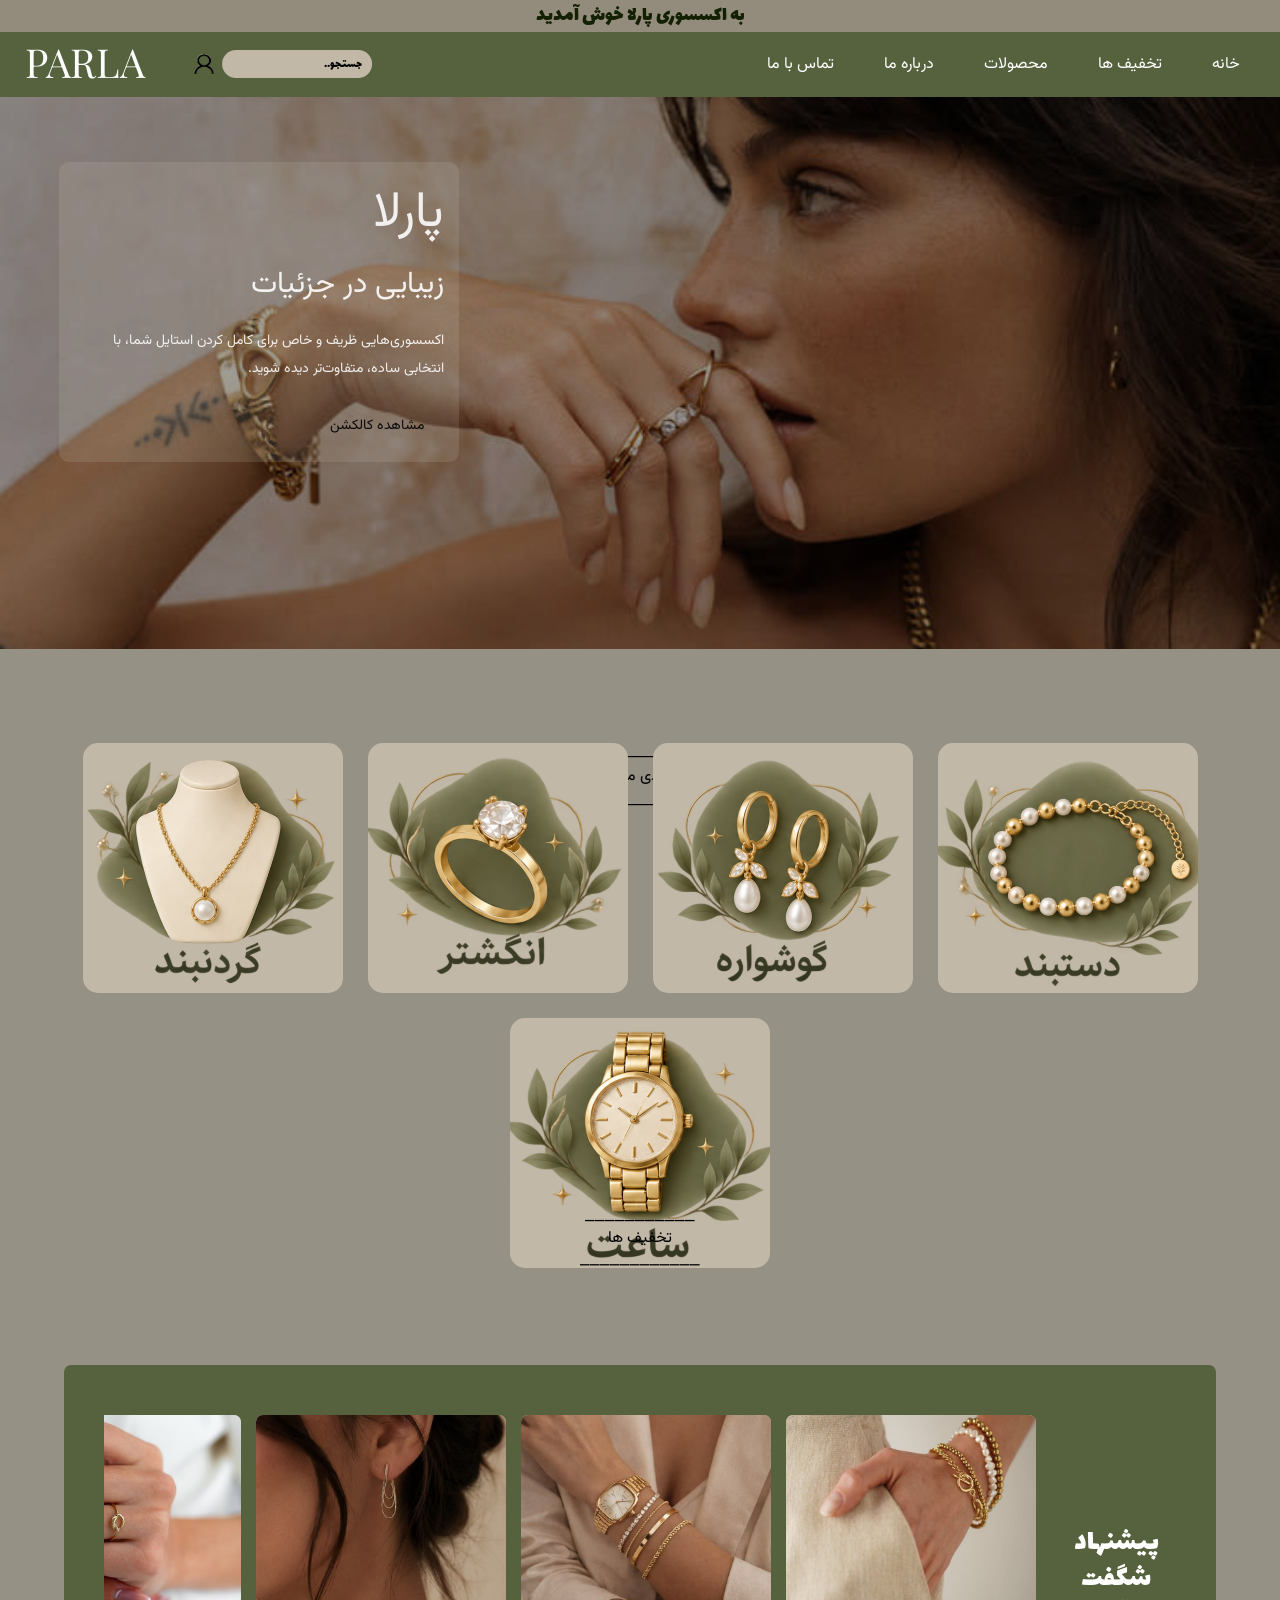
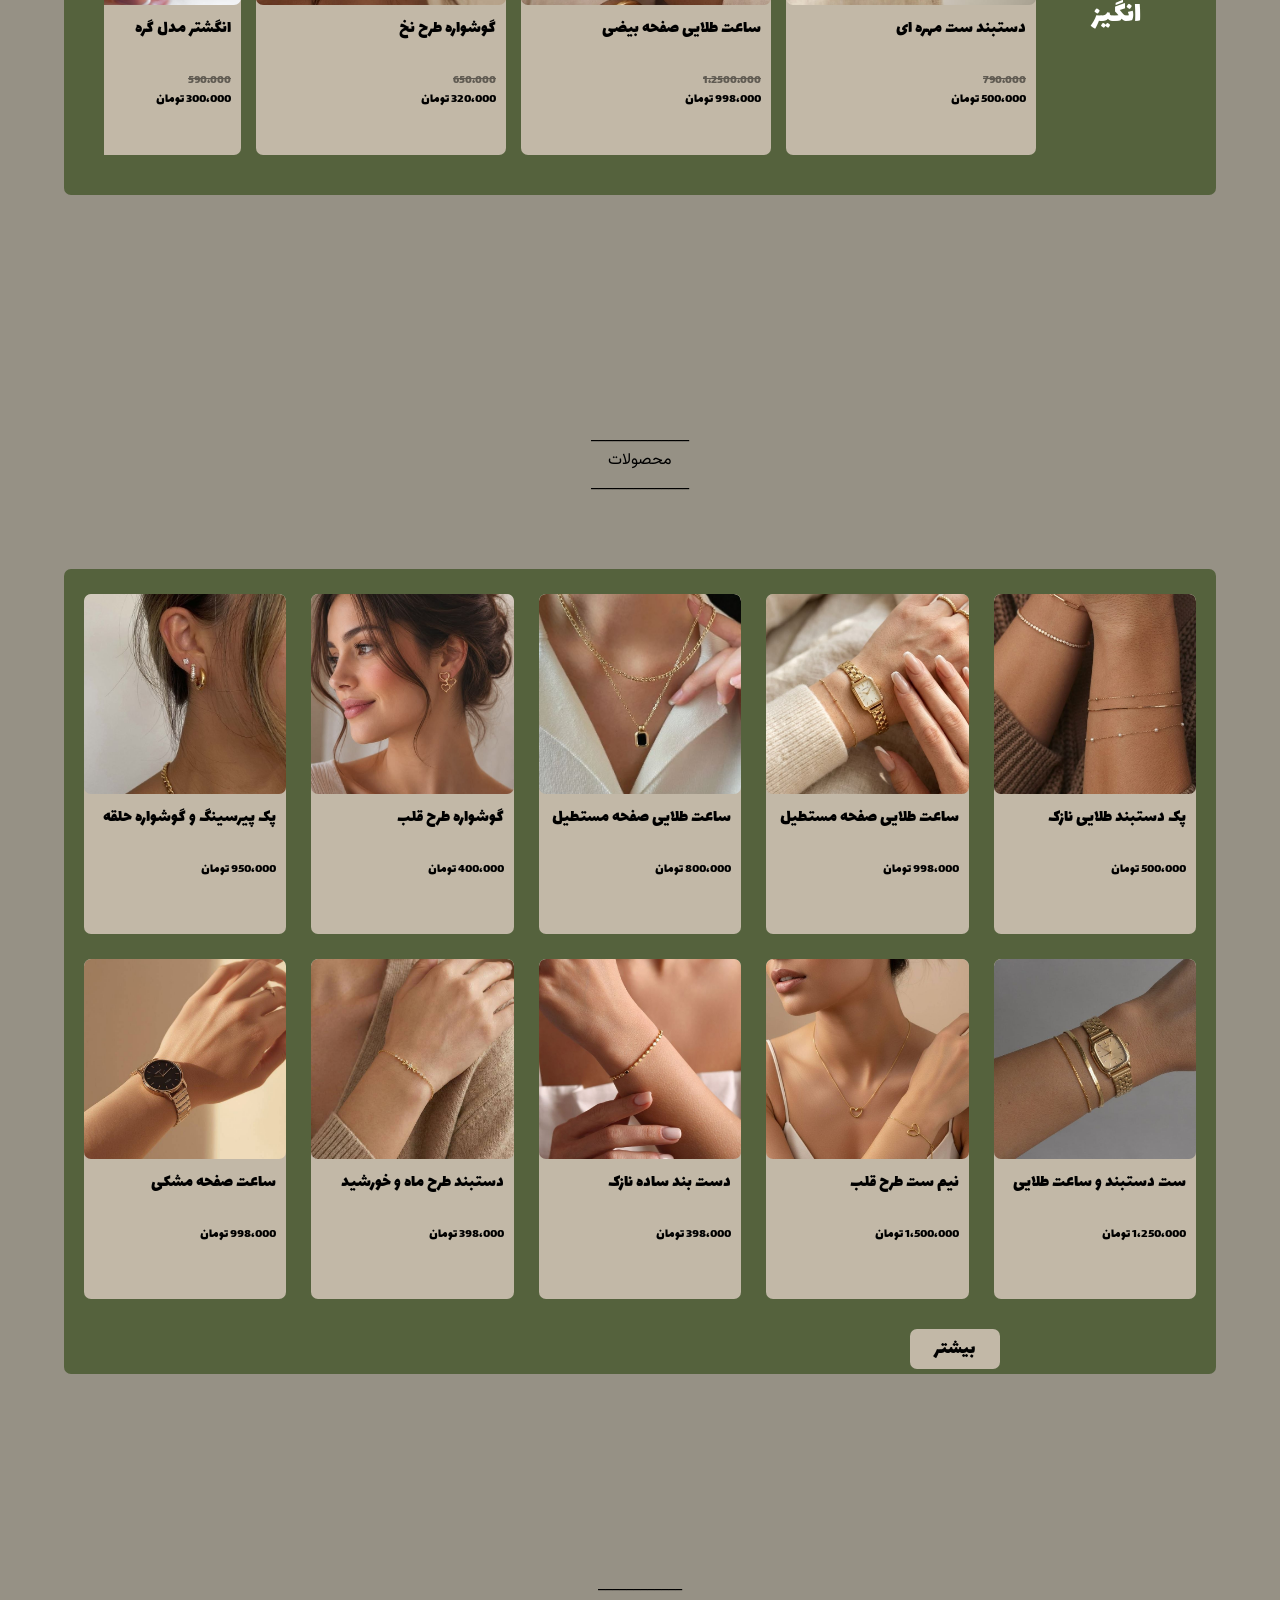
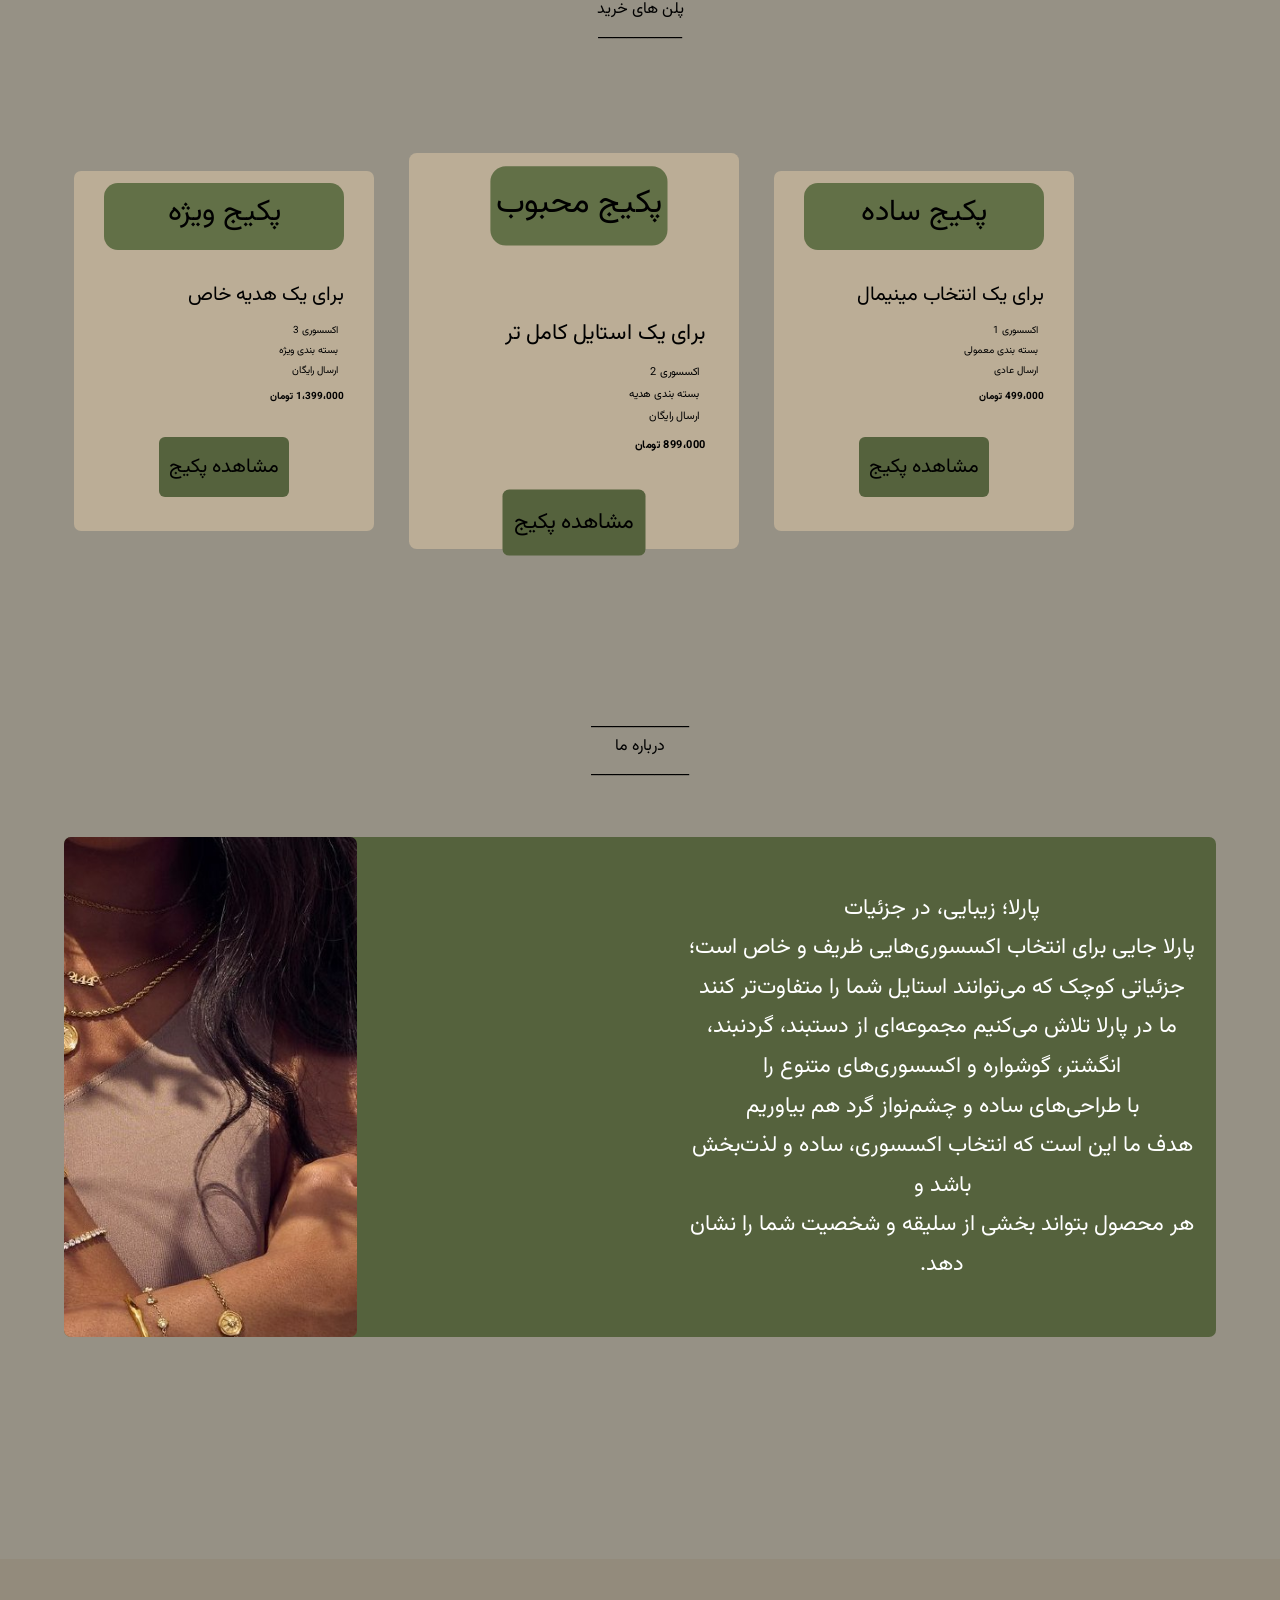
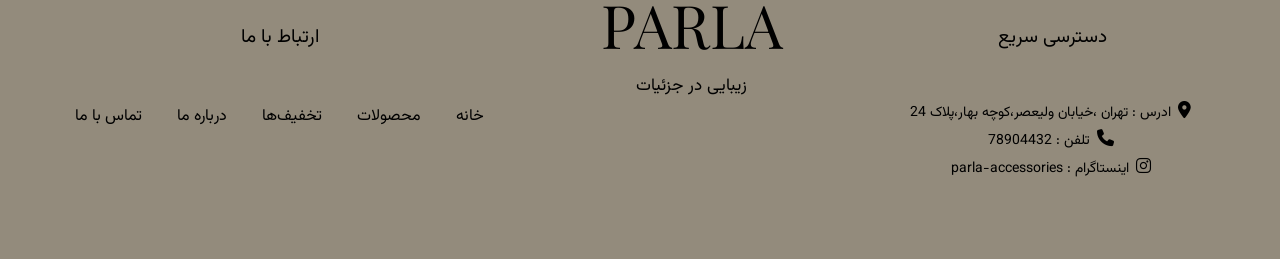
==== index.html @ e55d79db "Initial commit" ====
<!DOCTYPE html>
<html lang="fa" dir="rtl">
<head>
    <meta charset="UTF-8">
    <meta name="viewport" content="width=device-width, initial-scale=1.0">
    

    <link rel="stylesheet" href="styles/style.css">
    <link rel="stylesheet" href="./src/output.css">

       <link rel="preconnect" href="https://fonts.googleapis.com">
       <link rel="preconnect" href="https://fonts.gstatic.com" crossorigin>
       <link href="https://fonts.googleapis.com/css2?family=Estedad:wght@100..900&family=Lalezar&family=Noto+Sans+Khudawadi&family=Parastoo:wght@400..700&family=Playfair+Display:ital,wght@0,400..900;1,400..900&family=Roboto:ital,wght@0,100..900;1,100..900&family=Vazirmatn:wght@100..900&display=swap" rel="stylesheet">

       
       <link rel="stylesheet" href="https://cdnjs.cloudflare.com/ajax/libs/font-awesome/6.5.2/css/all.min.css">

    <title>Parla</title>
</head>

<body class="bg-mauve font-lalezar overflow-x-hidden  ">
   <section>
     <p class="text-center text-[15px] xl:text-[21px] bg-taupe-dark text-welcome p-[5px]">
        به اکسسوری پارلا خوش آمدید
     </p>
   </section>
   


   <header>
   <h1 class="name">PARLA</h1>

    <div class="search">
        <input type="text" placeholder="جستجو..">
       <a href="signup.html"> 
        
        <button class="user-icon">
        <img src="image\User-1.png" alt="ثبت نام">
        </button>

       </a> 
    </div>

    <nav>
    
        <a >خانه</a>
        <a href="#off">تخفیف ها</a>
        <a href="#product" >محصولات</a>
        <a href="#about">درباره ما</a>
        <a href="contact.html">تماس با ما </a>
       
    </nav>


    

  </header>   

 
   
    <section class="hero">

      <picture   >
        <source style="height: fit-content;" media="(max-width: 600px)" srcset="image/mobile.jpg">
        <img  class="bg" src="image\background.jpg" alt="">
    </picture>

    <div class="hero-text">
        <h1>پارلا</h1>
        <h2>زیبایی در جزئیات</h2>

        <p>
            اکسسوری‌هایی ظریف و خاص برای کامل کردن استایل شما،
            با انتخابی ساده، متفاوت‌تر دیده شوید.
        </p>

        <button>مشاهده کالکشن</button>
    </div>

   



</section>
<br>
       <h1 class="product-categories">
       
       ____________________ <br> دسته بندی محصولات <br>____________________
    
    </h1>

    <section  class="category">
       
       
       <figure> 

        <img src="image\dasband.png" alt="">
        

       </figure> 

       <figure>

        <img src="image\goshvar.png" alt="">
        

       </figure>
       
       <figure>

        <img src="image\angosht.png" alt="">
        

       </figure>
       
       <figure>

        <img src="image\gardan.png" alt="">
        

       </figure> 

       <figure class="img-mobile">

        <img src="image\saat.png" alt="">
        

       </figure> 

       


      
        
        
        
    </section> 

      
       <h1 class="product-categories-off" id="off">
        
       
         ⎯⎯⎯⎯⎯⎯⎯⎯⎯⎯⎯ <br> تخفیف ها  <br> ⎽⎽⎽⎽⎽⎽⎽⎽⎽⎽⎽⎽ 
    
    </h1>


    <section class="off">

        <p class="titr">پیشنهاد <br> شگفت انگیز
        </p>
        
        
        
        
        <p class="mobile-text">شگفت انگیز <br> </p>
        
     <div class="off-products">

        <figure class="product-off">

        <img src="image\p1-bracelet.jpg" alt="" class="img-o">
        <figcaption class="p-o">  دستبند ست مهره ای</figcaption>
         
        <p class="price">
            <del class="old-price">790،000 </del>
            <br>
            <span class="new-price">500،000 تومان</span>
        </p>

        
        </figure>

        <figure class="product-off">

            <img src="image\p2-watch.jpg" alt="" class="img-o">
            <figcaption class="p-o">ساعت طلایی صفحه بیضی</figcaption>

            <p class="price">
                <del class="old-price">1،2500،000</del>
                <br>
                <span class="new-price">998،000 تومان</span>
            </p>
        </figure>

       <figure class="product-off">

            <img src="image\p3-earrings.jpg" alt="" class="img-o">
            
            <figcaption class="p-o">گوشواره طرح نخ</figcaption>
            <p class="price">
                <del class="old-price">650،000</del>
                <br>
                <span class="new-price">320،000 تومان</span>
            </p>
        </figure>


        <figure class="product-off">

            <img src="image\p4-ring.jpg" alt="" class="img-o">
            <figcaption class="p-o">انگشتر مدل گره</figcaption>
            <p class="price">
                <del class="old-price">590،000</del>
                <br>
                <span class="new-price">300،000 تومان</span>
            </p>
        </figure>


        <figure class="product-off">

            <img src="image\m9.jpg" alt="" class="img-o">
            
            <figcaption class="p-o">گوشواره طرح نخ</figcaption>
            <p class="price">
                <del class="old-price">650،000</del>
                <br>
                <span class="new-price">320،000 تومان</span>
            </p>
        </figure>


         <figure class="product-off">

            <img src="image\m10.jpg" alt="" class="img-o">
            
            <figcaption class="p-o">گوشواره طرح نخ</figcaption>
            <p class="price">
                <del class="old-price">650،000</del>
                <br>
                <span class="new-price">320،000 تومان</span>
            </p>
        </figure>


        <figure class="product-off">

            <img src="image\p7.jpg" alt="" class="img-o">
            
            <figcaption class="p-o">گوشواره طرح نخ</figcaption>
            <p class="price">
                <del class="old-price">650،000</del>
                <br>
                <span class="new-price">320،000 تومان</span>
            </p>
        </figure>

          <figure class="product-off">

            <img src="image\p7.jpg" alt="" class="img-o">
            
            <figcaption class="p-o">گوشواره طرح نخ</figcaption>
            <p class="price">
                <del class="old-price">650،000</del>
                <br>
                <span class="new-price">320،000 تومان</span>
            </p>
        </figure>

     </div>  
     
    </section>

    <h1 class="titr2" id="product">
    ______________ <br>
        محصولات  <br>______________
    </h1>

    
    <br><br><br>
    

    <section class="product">

        <figure class="product-off">

            <img src="image\m1-bracelet.jpg" alt="" class="img-o">
            <figcaption class="p-o">پک دستبند طلایی نازک</figcaption>
            <p class="price">
                
                <span class="new-price">500،000 تومان</span>
            </p>
            
        </figure>

          <figure class="product-off">

            <img src="image\m2-watch.jpg" alt="" class="img-o">
            <figcaption class="p-o">ساعت طلایی صفحه مستطیل</figcaption>
            <p class="price">
                
                <span class="new-price">998،000 تومان</span>
            </p>
        </figure>


        <figure class="product-off">

            <img src="image\m3-nec.jpg" alt="" class="img-o">
            <figcaption class="p-o">ساعت طلایی صفحه مستطیل</figcaption>
            <p class="price">
                
                <span class="new-price">800،000 تومان</span>
            </p>
        </figure>



         <figure class="product-off">

            <img src="image\m4-earring.jpg" alt="" class="img-o">
            <figcaption class="p-o">گوشواره طرح قلب</figcaption>
            <p class="price">
                
                <span class="new-price">400،000 تومان</span>
            </p>
        </figure>


        <figure class="product-off">

            <img src="image\m5-earring2.jpg" alt="" class="img-o">
            <figcaption class="p-o">پک پیرسینگ و گوشواره حلقه</figcaption>
            <p class="price">
                
                <span class="new-price">950،000 تومان</span>
            </p>
        </figure>


        
        <figure class="product-off">

            <img src="image\m6-watch2.jpg" alt="" class="img-o">
            <figcaption class="p-o">ست دستبند و ساعت طلایی</figcaption>
            <p class="price">
                
                <span class="new-price">1،250،000 تومان</span>
            </p>
        </figure>


        <figure class="product-off">

            <img src="image\m7.jpg" alt="" class="img-o">
            <figcaption class="p-o">نیم ست طرح قلب</figcaption>
            <p class="price">
                
                <span class="new-price">1،500،000 تومان</span>
            </p>
        </figure>


        <figure class="product-off">

            <img src="image\m8.jpg" alt="" class="img-o">
            <figcaption class="p-o">دست بند ساده نازک</figcaption>
            <p class="price">
                
                <span class="new-price">398،000 تومان</span>
            </p>
        </figure>


        <figure class="product-off">

            <img src="image\p8.jpg" alt="" class="img-o">
            <figcaption class="p-o">دستبند طرح ماه و خورشید</figcaption>
            <p class="price">
                
                <span class="new-price">398،000 تومان</span>
            </p>
        </figure>


        <figure class="product-off">

            <img src="image\p7.jpg" alt="" class="img-o">
            <figcaption class="p-o">ساعت صفحه مشکی</figcaption>
            <p class="price">
                
                <span class="new-price">998،000 تومان</span>
            </p>
        </figure>

        <button class="more-products"> بیشتر  </button>

    


    </section>


    <br><br><br><br><br>

    <h1 class="titr4">
      ____________ <br> پلن های خرید  <br>____________
    </h1>

    <section class="plan ">

        <article class="card-one">
            <h3>پکیج ساده </h3>
            <p> برای یک انتخاب مینیمال</p>

            <ul>
                <li> اکسسوری 1</li>
                <li>بسته بندی معمولی</li>
                <li>ارسال عادی</li>
            </ul>

            <strong>499،000 تومان</strong>
            <br>
            <button>مشاهده پکیج</button>

        </article>

        <article class="card-two">
            <h3>پکیج محبوب</h3>
            <p>برای یک استایل کامل تر</p>

            <ul>
                <li>اکسسوری 2</li>
                <li>بسته بندی هدیه</li>
                <li>ارسال رایگان</li>
            </ul>

            <strong>899،000 تومان</strong>
            <br>
            <button>مشاهده پکیج</button>

        </article>


        <article class="card-three">
            <h3>پکیج ویژه</h3>
            <p>برای یک هدیه خاص</p>

            <ul>
                <li>اکسسوری 3</li>
                <li>بسته بندی ویژه</li>
                <li>ارسال رایگان</li>
            </ul>

            <strong>1،399،000 تومان</strong>
            <br>
            <button>مشاهده پکیج</button>
        </article>

    </section>

    <br><br><br><br><br>


    <h1 class="titr3" id="about">
        
       ______________ <br> درباره ما <br>______________
    </h1>

    <br>

    

     <section class="about " >

       

        <p class="about-desktop"> پارلا؛ زیبایی، در جزئیات<br>

پارلا جایی برای انتخاب اکسسوری‌هایی ظریف و خاص است؛ <br>جزئیاتی کوچک که می‌توانند استایل شما را متفاوت‌تر کنند <br>ما در پارلا تلاش می‌کنیم مجموعه‌ای از دستبند، گردنبند، انگشتر، گوشواره و اکسسوری‌های متنوع را <br>با طراحی‌های ساده و چشم‌نواز گرد هم بیاوریم <br>

هدف ما این است که انتخاب اکسسوری، ساده و لذت‌بخش باشد و<br> هر محصول بتواند بخشی از سلیقه و شخصیت شما را نشان دهد.


</p>
        <p class="about-mobile">
         پارلا؛ زیبایی، در جزئیات<br>

پارلا جایی برای انتخاب اکسسوری‌هایی ظریف و خاص است؛ 
<br>جزئیاتی کوچک که می‌توانند استایل شما را متفاوت‌تر کنند <br>

       </p>

       <img src="image\about us.jpg" alt="">


    </section>

    <!--<section class="about about-reverse ">

       

        <p class="about-desktop">نورا احمدی <br>طراح و بنیان گذار پارلا <br>
        پارلا از علاقه به زیبایی های ساده شکل گرفته است</p>
       

        <p class="about-mobile">نورا احمدی <br>طراح و بنیان گذار پارلا <br>
        پارلا از علاقه به زیبایی های ساده شکل گرفته است</p>

       <img class="about-reverse" src="image\prof.jpg" alt="">


    </section>-->


     
    <br><br><br><br><br><br><br><br>

    <footer class="end">

            <h2>PARLA</h2>

            <p>زیبایی در جزئیات</p>

    


   


             <h3 >ارتباط با ما</h3>
    <p class="contact"> <i class="fa-solid fa-location-dot"></i> ادرس : تهران ،خیابان ولیعصر،کوچه بهار،پلاک 24 <br><i class="fa-solid fa-phone"></i> تلفن  :   78904432 <br>   <i class="fa-brands fa-instagram"></i> اینستاگرام :   parla-accessories


</p>

  <h3 class="one">دسترسی سریع</h3>
    
    <nav class="footer-links">
      <a href="#">خانه</a>
      <a href="#product">محصولات</a>
      <a href="#off">تخفیف‌ها</a>
      <a href="#about">درباره ما</a>
      <a href="contact.html">تماس با ما</a>
    </nav>

    
    </footer>


</body>
</html>
---- styles/style.css ----
:root {
    /* Colors */
    --color-mauve: #969185;
    --color-taupe-dark: #938b7c;
    --color-welcome-text: rgb(19, 32, 1);
    --color-olive: #55623d;
    --color-olive-light: #6a7656;
    --color-taupe-light: #c2b8a7;
    --color-hero-overlay: #c6beb030;
    --color-figure-shadow: #454139;
    --color-tan: #bbad96;
    --color-olive-dark: #627047;
    --color-olive-hover: #69745a;
    --color-taupe-hover: #b3a995;
    --color-hero-btn-hover: aliceblue;
    --color-white: white;
    --color-black: black;
    --shadow-soft: rgba(0, 0, 0, 0.15);

    /* Fonts */
    --font-lalezar: "Lalezar", sans-serif;
    --font-vazirmatn: "Vazirmatn", sans-serif;
    --font-playfair: "Playfair Display", serif;
}

* {
    box-sizing: border-box;
    
    margin: 0;
    padding: 0;
    box-sizing: border-box;
}

html, body {
    overflow-x: hidden;
}

body {
    margin: 0;
    background-color: var(--color-mauve);
    font-family: var(--font-lalezar);
    width: 100%;


}

.lalezar-regular {
  font-family: var(--font-lalezar);
  font-weight: 50;
  font-style: normal;
}




.welcome {
    text-align: center;
    font-size: 15px;
    background-color: var(--color-taupe-dark);
    color: var(--color-welcome-text);
    padding: 5px;
    
}


.bg {
    width: 100%;
    height: 600px;
    object-fit: cover;
    position: absolute;
    top: 0;
    left: 0;
    filter: brightness(60%);
    z-index: 0;
    
}


header {
    
    
        padding: 0;
        height: auto;
        display: flex;
        flex-wrap: wrap;
        justify-content: space-between;
        align-items: center;
        gap: 2px;
        background-color: var(--color-olive);
    
    }

nav { 
    align-items: center;
     margin: 0;
    width: 100%;
    order: 3;
    display: flex;
    position: absolute;
    top: 100%;
    padding: 0;
    justify-content: center;
    background-color: var(--color-olive-light);
        
} 

nav a {
    
    text-decoration: none;
    margin: 0;
    white-space: nowrap;
    line-height: 5px;
    font-size: 12px;
    white-space: nowrap;
    color: var(--color-white);
    gap: 10px;
 }

.name{

    width: auto;
    text-align: center;
    font-size: 24px;
    white-space: nowrap;
       
     
    color: var(--color-white);
    order: 1;
    line-height: 1;
    transform: translateY(-3px);
    font-family: var(--font-playfair);
}








header {
    flex-direction: row-reverse;
    position: relative;
    overflow: hidden;
}




nav {
    position: relative;
    z-index: 2;

    display: flex;
    justify-content: space-between;
    
    align-items: center;
    padding: 15px;
    color: var(--color-white);

   
}

.search {
    align-items: center;
    width: auto;
    display: flex;
    height: 30px;
    justify-content: center;
    gap: 5px;
    position: static;
    right: auto;
    left: auto;
    order: 2;
    
}
.search input {
   
    padding: 5px 10px;
    
    border-radius: 20px;
    border: none;


     width: 110px;
    height: 28px;
    font-size: 10px;
    background-color: var(--color-taupe-light);
    color: var(--color-black);
    
}
.search img {
    width: 20px;
    height: 20px;
}

.user-icon{
    background-color: var(--color-olive);
    border: none;
    position: relative;
    margin-top: 11px;
}

.user-icon:hover {
    opacity: 0.7;
    background-color: var(--color-olive-light);

}


.hero {
    margin-bottom: 0;
    
    overflow: hidden;
    position: relative;
    background-position: center;
    object-fit: cover;

       height: 430px;
        display: flex;
        flex-direction: column;
    
    
   
}

.hero-text {
    opacity: 0.9;
    position: relative;
    padding: 30px 20px;
    text-align: right;
    background-color: var(--color-hero-overlay);
    border-radius: 10px;
    color: var(--color-white);
    
    z-index: 2;
    padding: 15px;
        
    
}

.hero picture {
    position: absolute;
    
    inset: 0;
    width: 100%;
    height: 170%;
}
.hero-text h1 {
    font-size: 60px;
    margin-bottom: 10px;
     font-family: var(--font-vazirmatn);
}

.hero-text h2 {
    font-size: 35px;
    margin-bottom: 20px;
}

.hero-text p {
    font-size: 18px;
    line-height: 2;
    font-family: var(--font-vazirmatn);
    font-weight: 200px;
}

.hero-text button {
    font-size: 17px;
    margin-top: 23px;
    padding: 12px 30px;
    border-radius: 25px;
    border: none;
    cursor: pointer;
    color: var(--color-black);
}

.hero-text button:hover {
    background-color: var(--color-hero-btn-hover);

}


.category {
    padding-top: 0;
    display: flex;
    justify-content: center;
    align-items: center;
    gap: 25px;
    margin-bottom: 0;
    padding: 10px;
    flex-wrap: wrap;
    transition:  0.5s ease;
    height: 200px;
    transform: translateY(-50px);
    
    

}

.category :hover {
     
     transform: scale(1.02);
}

.category img {
   
    
    width: 320px;
    height: 270px;
    object-fit: cover;
    
    
}
.product-categories {
    text-align: center;
    margin-top: 100px;
    font-weight: 10px;
    font-family: var(--font-vazirmatn);
    font-weight: 400;
    
}
    


figure {
    margin: 0;
    text-align: center;
    background-color: var(--color-taupe-light);
    border-radius: 15px;
    
}

figure :hover {
    cursor: pointer;
    box-shadow: var(--color-figure-shadow);
   

}

figcaption {
    
    margin-top: 18px;
    margin-bottom: 250px;
    font-size: 25px;
    
}

.product-categories-off {

   text-align: center;
    margin-top: 70px;
    font-weight: 10px;
    font-family: var(--font-vazirmatn);
    font-weight: 400;
   
    

}    

.off {
    display: flex;
    
    direction: rtl;
    flex-direction: row;
    justify-content: center;
    
    width: 90% ;
    height: 430px ;
    background-color: var(--color-olive);
    gap: 10px;
    margin: 50px auto 50px;
    align-items: center;
    border-radius: 7px;
    padding: 30px;
    overflow: hidden;
     transition:  0.5s ease;
    
  
    
    
    
}

.titr {
    width: 120px;
    text-align: center;
    padding: 0;
    margin: 0;
    font-size: 30px;
    line-height: 1.2;
    color: var(--color-white);
    
}

.mobile-text {
    display: none;
}


.product-off {
        
        background-color: var(--color-taupe-light);
        color: var(--color-black);
        border-radius: 7px;
        height:340px ;
        width:200px ;
        margin-top: 40px;
        align-items: center;
        padding: 0;
        
    }

    



.img-o {
     height:190px ;
     width:100% ;
     display: block;
     object-fit: cover;
     border-radius: 7px;

}

.p-o {
        height: 60px;
        margin: 0;
        padding: 10px;
        text-align: right;
        font-size: 18px;
    }



  .off-products {
        display: flex;
        flex-direction: row;
        gap: 15px;
        width: calc(100% - 150px);
        overflow-x: auto;
        overflow-y: hidden;
        scroll-behavior: smooth;
       
        padding: 10px;
        padding-top: 30px;
        flex-shrink: 1;
  }

  
    .product-off {
        flex: 0 0 250px;
       
        
    }

    /* -------- قشنگ کردن نوار اسکرول -------*/

     .off-products::-webkit-scrollbar {
        height: 5px;
   }

     .off-products::-webkit-scrollbar-track {
        background: var(--color-taupe-light);
        border-radius: 10px;
   }

     .off-products::-webkit-scrollbar-thumb {
        background: var(--color-taupe-dark);
        border-radius: 10px;
    }

     .off-products {
         scrollbar-width: thin;
         scrollbar-color: var(--color-taupe-dark) var(--color-taupe-light);
    }

    

    

    .price {
        margin: 0;
        padding: 5px 10px;

        text-align: right;
        line-height: 1.2;
    }


    .old-price {
        font-size: 12px;
        opacity: 0.5;
    }

    .new-price {
        font-size: 13px;
    }

    .titr2{
        text-align: center;
        font-style: 2px;
        font-family: var(--font-vazirmatn);
        font-weight: 400;
        
    }

    .product {
        width: 90%;
        margin:0 auto;
        display: grid;

        grid-template-columns: repeat(5, minmax(0, 1fr));
      
        gap: 25px;
        justify-items: center;
        background-color: var(--color-olive);
        height: auto;
        padding-right: 20px;
        padding-left: 20px;
        padding-bottom: 0;
        padding-top: 30px;
        box-sizing : border-box;
        border-radius: 7px;
        min-width: 1000px;
    }

    


    .choes {

        background-color: var(--color-mauve);
        border-radius: 5px;
        height: 30px;
        width: 90px;
        border: none;
        font-size: 20px;
        margin-right: 90px;
    }

    .more-products {
        background-color: var(--color-taupe-light);
        color: var(--color-black);
        height: 40px;
        width: 90px;
        font-size: 20px;
        border-radius: 7px;
        border: none;
        display: block;
        margin-right: 1350px;
        transform: translateY(-12px);
        transition:  0.2s ease;
        
    }

    .more-products:hover {
         background-color: var(--color-taupe-hover);
        box-shadow: 0 3px 8px var(--shadow-soft);

    }

   .product .product-off {
        width: 100%;
        max-width: 300px;
        height: 340px;
        margin: 0;
        background-color: var(--color-taupe-light);
        color: var(--color-black);
        border-radius: 7px;
        box-sizing: border-box;
        overflow: hidden;
        transition: transform 0.2s ease;
        
}

   .product .product-off:hover {
    transform:scale(1.03)
    

   }

  .product .img-o {
      width: 100%;
      height: 200px;
      display: block;
      object-fit: cover;
}




.about  {
    background-color: var(--color-olive);
    
    color: var(--color-white);
    width: 90%;
    margin: 30px auto ;
    
    border-radius: 7px;
    display: grid;
    grid-template-columns: 50% 50%;
    align-items: center;
    padding: 0;
    overflow: hidden;
     


}

.about-mobile {
    display: none;
}

.about p {
    line-height: 1.8;
    padding: 30px;
    font-family: var(--font-vazirmatn);
    font-weight: 400;
    text-align: center;
    margin: 0;
    font-size: 22px;
   
}

.about img {
    width: 600px;
    height: 500px;
    margin: 0;
    border-radius: 7px;
    object-fit: cover;
    justify-self: start;
    transform: none;
    position: relative;
    transform: translatex(-259px);
    
}

.about-reverse {
    padding: 0;
    width: 90%;
    height: 500px;
    margin: 30PX auto;
}


.about-reverse img {
    width: 600px;
    height: 560px;
    margin: 0;
    border-radius: 7px;
    object-fit: cover;
    justify-self: start;
    
    position: relative;
    transform: translateY(-190px);
    

}

.about-reverse p{
    grid-column: 2;
    transform: translateY(150px);
}





.titr3{
    text-align: center;
    font-style: 2px;
    font-family: var(--font-vazirmatn);
    font-weight: 400;
}

h2 {
     font-family: var(--font-vazirmatn);
     font-weight: 400;
}

/*........plan.......*/

 .plan {
    
    padding: 60px;
    text-align: center;
    display: grid;
    grid-template-columns: repeat(3 , 300px);
    justify-content: center;
    gap: 30px;
    width: 90%;
    margin-right :100px ;
    border-radius: 8px;
    font-family: var(--font-vazirmatn);
    transition: all 0.3 ease;
   
}


.card-one:hover ,

.card-three:hover {
    transform: scale(1.03);
}

.card-two:hover {
    transform: scale(1.15);
}

.card-one {
    background-color: var(--color-tan);
    padding: 30px;
    line-height: 2;
    border-radius: 7px;
    
}



.card-two {
    background-color: var(--color-tan);
    padding: 30px;
    line-height: 2;
    border-radius: 7px;
   transform: scale(1.1);
}

.card-three {
    background-color: var(--color-tan);
    padding: 30px;
    line-height: 2;
    border-radius: 7px;
    
}



.plan ul {
    
    padding: 6px;
    margin: 0;
    text-align: right;
}

.plan h3 {
    font-size: 30px;
    
    transform: translateY(-25px);
    background-color: var(--color-olive-dark);
    border-radius: 14px;
    margin-top: 7px;
    padding-bottom: 7px;
    
    
    
   
}

.plan p {
    padding: 0;
    margin: 0;
    text-align: right;
    font-size: 20px;

}


 .plan strong {
    display: block;
    text-align: right;
    

}

.plan button {
    background-color:  var(--color-olive);
    border: none;
    padding: 10px;
    font-size: 20px;
    border-radius: 6px;
    transform: translateY(10px);
    transition: 0.3s ease;
}

.plan button:hover {
    background-color: var(--color-olive-hover);
    box-shadow: 0 3px 8px var(--shadow-soft);
    

}

.titr4 {
    text-align: center;
    font-style: 2px;
    font-family: var(--font-vazirmatn);
    font-weight: 400;
    margin-bottom: 65px;
}

footer {
    background-color: var(--color-taupe-dark);
}

.end {
   
    color: var(--color-black);

    width: 100%;
    min-height: 300px;

    padding: 30px 60px;

    display: grid;
    grid-template-columns: 1fr 1fr 1fr;
    align-items: start;
}




.end h2 {
    grid-column: 2;
    grid-row: 1;

    text-align: center;

    font-family: var(--font-playfair);
    font-size: 60px;
    margin: 0;
    transform: translateY(-10px);
}

.end > p:first-of-type {
    grid-column: 2;
    grid-row: 2;

    text-align: center;

    font-family: var(--font-vazirmatn);
    font-size: 17px;
    margin: 5px 0 0;
    transform: translateY(-10px);
}




.end h3:last-of-type {
    grid-column: 1;
    grid-row: 1;

    text-align: center;

    font-family: var(--font-vazirmatn);
    font-size: 19px;

    margin: 0;
    padding: 0;
    margin-top: 30px;
}

.end .contact {
    grid-column: 1;
    grid-row: 2;

    text-align: center;

    font-family: var(--font-vazirmatn);
    font-size: 14px;

    line-height: 2;
    margin: 10px 0 0;
    transform: translateY(-30px);
    padding: 0;
}




.end h3:first-of-type {
    grid-column: 3;
    grid-row: 1;
    
    text-align: center;

    font-family: var(--font-vazirmatn);
    font-size: 19px;

    margin: 0;
    margin-top: 35px;
    padding: 0;
}


.end a {
    

    color: var(--color-black);
    text-decoration: none;
    font-family: var(--font-vazirmatn);
    font-size: 16px;
    transform: translateY(-30px);

    
}

.footer-links {
    grid-column: 3;
    display: flex;
    flex-direction: column;
    align-items: center;
    gap: 5px;

}

.footer-links a {
    padding: 0;
    margin: 0;
    ;
}

.end a:hover {
    color: var(--color-taupe-light);
}




.contact i {
    color: var(--color-black);
    font-size: 17px;
    margin: 0 3px;
    
}


@media (max-width: 1279px) {

    .hero {
        height: 430px;
        margin-bottom: 0;
        
        overflow: hidden;
        position: relative;
        background-position: center;
        object-fit: cover;

        
        
        
    }

    .hero-text {
        width: 55%;
        
        margin-top: 50px;
        margin-right: 130px;
        
        

        
    }

    .hero picture {
        height: 700px;
    }

    .hero-text h1 {
        font-size: 24px;
        margin-bottom: 3px;
    }

    .hero-text h2 {
        font-size: 16px;
        margin-bottom: 8px;
    }

    .hero-text p {
        font-size: 10px;
        line-height: 1.7;
        font-family: var(--font-vazirmatn);
       font-weight: 400;
    }

    .hero-text button {
        font-size: 10px;
        padding: 7px 15px;
        margin-top: 10px;
    }


    .category {
        display: flex;
        grid-template-columns: repeat(2 , 100px);
        height: 2px;
        padding: 5px 15px;
        margin-top: 50px;
        
        gap: 20px;
        margin-bottom: 190px;
        
       
        
        
    }

    .img-mobile {
        display: none;
    }

    .category img {
        width:80px ;
        height:80px ;
        object-fit: cover;
        gap: 20px;
        margin: 0px;
        border-radius: 3px;
        

    }

    figure {
        margin: 0;
        text-align: center;
    }

    figcaption {
        text-align: center;
        margin-top: 5px;
        margin-bottom: 0;
        font-size: 15px;
    } 


     .product-categories {
        grid-column: 1 / -1;
       transform: translateY(-30px);
       margin-top: 20px;
       margin-bottom: 70px;
        font-size: 25px;
        font-family: var(--font-vazirmatn);
        font-weight: 400;
        
    }


    .off {
        display: flex;
        flex-direction: row;
        align-items: flex-start;
        justify-content: flex-start;
        font-size: 25px;
        color: var(--color-white);
        padding: 10px;
        width:90% ;
        height:400px ;
        margin-bottom: 100px;
        margin: 50px auto;
        transform: translateY(-45px);
        
        


    }

    .titr {
        display: none;
    }

     .mobile-text {
        display: block;
        text-align: center;
        padding:10px 20px;
        position: relative;
        top: 110px;
        font-size: 30px;
        
    }

    .percent {
        display: none;
    }


        
    .product-off {
        width: 190px;
        height:299px ;
        background-color: var(--color-taupe-light);
        color: var(--color-black);
        border-radius: 7px;
        margin-top: 20px;

    }

    .img-o {
        width: 190px;
        height:190px ;
        display: flex;
        border-radius: 5px;
    }

    .p-o {
        text-align: right;
        padding-right: 10px;
        
        
        

    }

    .price {
        text-align: right;
        padding: 10px;
        line-height: 0.7;
    }

    

    .old-price {
        font-size: 12px;
        opacity: 0.5;
    }

    .new-price {
        font-size: 12px;
        
        
    }


    
     .off-products {
       width: 100%;
       overflow-x: auto;
       display: flex;
       gap: 15px;
    }

    .product-off {
       flex: 0 0 190px;
    }

    .titr2 {
        text-align: center;
        font-style: 2px;
        font-weight: 50px;
        font-size: 25px;
        font-family: var(--font-vazirmatn);
        font-weight: 400;
        transform: translateY(40px);
        margin-top: 30px;
    }

    .product {
        width: 90%;
        min-width: 0;
        margin: 0 auto;
        display: grid;
        grid-template-columns: repeat(2, minmax(0, 1fr));
        padding: 15px;
        gap: 15px;
    }


    .more-products {
        background-color: var(--color-taupe-light);
        color: var(--color-black);
        height: 40px;
        width: 90px;
        font-size: 20px;
        border-radius: 7px;
        border: none;
        display: block;
        
        transform:none;
        
        margin: 4px 130px 0 auto;
        
    }

    .product .product-off {
        width: 100%;
        height: 299px;
        margin: 0;
    }

    .product .img-o {
        width: 100%;
        height: 180px;
    }


    .search {
          position: static;
          right: auto;
          left: auto;
          padding: 20px;
    }

    .name {
        padding-left: 20px;
    }

    .titr3 {
        font-family: var(--font-vazirmatn);
        font-weight: 400;
        font-size: 25;
        transform: translateY(30px);
        margin-top: 30px;

    }

    .about{
        width: auto;
        margin: 30px 15px;
        padding: 0;
        display: flex;
        flex-direction: column;
        align-items: stretch;
        overflow: hidden;
        direction: rtl;
        
    }

    .about-desktop {
        display: none;
    }
    .about-mobile {

        width: auto;
        margin: 30px 15px;
        padding: 0;
        display: flex;
        flex-direction: column;
        align-items: stretch;
        overflow: hidden;
        direction: rtl;

    }

    .about img {
        width: 100%;
        height: 400px;
        margin: 0;
        padding: 20px;
        display: block;
        align-items: center;
        object-fit: cover;
        order: 1;
        transform: translateX(2px);

    }

    .about p {
         order: 2;
        width: 100%;
        margin: 0;
        padding: 20px;
        box-sizing: border-box;
        text-align: center;
    
    }

    .about-reverse {
        width: auto;
        margin: 30px 15px;
        padding: 0;
        display: flex;
        flex-direction: column;
        align-items: stretch;
        overflow: hidden;
        direction: rtl;
        
    }

    .about-reverse img {
         width: 100%;
        margin: 0 auto;
        padding: 20px;
        display: block;
        align-items: center;
        object-fit: cover;
        order: 1;

    }

    .about-reverse p {
        order: 2;
        width: 100%;
        margin: 0;
        padding: 20px;
        box-sizing: border-box;
        text-align: center;
        transform: translateY(-30px);
    }


    /*-------------footer---------*/


    .end {
        width: 100%;
        min-height: auto;
        padding: 30px 20px;
        display: flex;
        flex-direction: column;
        align-items: center;
        text-align: center;
        gap: 25px;
    }

    .end h2 {
        transform: none;
       
    }

    .end > p :first-of-type  {
        margin: 0;
        
        
        
    }

    
    
    

    .one {
        grid-row: auto;
        grid-column: auto;
        margin: 0;
        padding: 0;
        transform: translateY(-40px);
        

    }

    .footer-links {
       
    }
    


    .end a {
        display: flex;
        flex-direction: row;
        align-items: center;
        justify-content: center;
        gap: 15px;
        flex-wrap: nowrap;
        
    }

    .end nav {
         display: flex;
        flex-direction: row;
        align-items: center;
        justify-content: center;
        gap: 35px;
        flex-wrap: nowrap;
        background-color: var(--color-taupe-dark);
        transform: translateY(-30px);
    }

    .end h3  {
        margin: 10px 0 0;
        
        grid-column: auto;
        grid-row: auto;

    }
     

    /*-------------plan----------*/

    .plan {
        
        
        justify-content: flex-start;
        gap: 40px;
        padding-left:15px ;
        padding-right: 15px;
        grid-template-columns: 1fr;
        flex-wrap: nowrap;



    }

    .card-one,
    .card-two,
    .card-three {
        flex: 0 0 90vh;
        margin-right: 0;
        position: relative;
        left: 69px;
        gap: 30px;
        flex-shrink: 0;
        width: 90%;
        transform: none;
        
        
    }


}





/*--------------------------tablet--------------------------------------*/


@media (min-width: 768px) {


     .more-products {
        background-color: var(--color-taupe-light);
        color: var(--color-black);
        height: 40px;
        width: 90px;
        font-size: 20px;
        border-radius: 7px;
        border: none;
        display: block;
        margin-right: 620px;
        margin-bottom: 5px;
        transform: translateX(335px);
        transition:  0.2s ease;
        
    }

    .more-products:hover {
         background-color: var(--color-taupe-hover);
        box-shadow: 0 3px 8px var(--shadow-soft);

    }


     .plan {
    
    padding: 60px;
    text-align: center;
    display: grid;
    grid-template-columns: repeat(3 , 250px);
    justify-content: center;
    gap: 2px;
    width:90%;
    margin-right :200px ;
    margin-left :200px ;
    border-radius: 8px;
    font-family: var(--font-vazirmatn);
    transition: all 0.3 ease;
    font-size: 10px;
   /* background-color: var(--color-olive);*/
   transform: translateX(60px);
}



.card-one {
    background-color: var(--color-tan);
    padding: 30px;
    line-height: 2;
    border-radius: 7px;
    width: 200px;
    height: 360px;
    
    
    
}



.card-two {
    background-color: var(--color-tan);
    padding: 30px;
    line-height: 2;
    border-radius: 7px;
    transform: none;
    width: 200px;
    height: 360px;
}

.card-three {
    background-color: var(--color-tan);
    padding: 30px;
    line-height: 2;
    border-radius: 7px;
    width: 200px;
    height: 360px;
    
}

.card-two h3 {
    font-size: 25px;
    padding: 5px;
    width: fit-content;
}

.card-two button {
    transform: translateY(15px);
}



}



@media (min-width: 1280px) {

* {
    box-sizing: border-box;
    
    margin: 0;
    padding: 0;
    box-sizing: border-box;
}

html, body {
    overflow-x: hidden;
    
}

body {
    margin: 0;
    background-color: var(--color-mauve);
    font-family: var(--font-lalezar);
    

}

.lalezar-regular {
  font-family: var(--font-lalezar);
  font-weight: 50;
  font-style: normal;
}




.welcome {
    width: 100%;
    text-align: center;
    font-size: 21px;
    background-color: var(--color-taupe-dark);
    color: var(--color-welcome-text);
    padding: 5px;
}


.bg {
    width: 100%;
    height: 50%;
    object-fit: cover;

    position: absolute;
    top: 0;
    left: 0;

    filter: brightness(60%);
    z-index: 0;
}


header {
    
   
    height: 65px;
    display: flex;
    align-items: center;
    justify-content: space-between;
    padding: 0 25px;
    position: relative;
    gap: 50px;
    font-size: 20px;
    background-color: var(--color-olive);

    
    
}

nav { 
    display: flex;
    align-items: center;
    gap: 20px;
    position: relative;
    z-index: 2;
    width: auto;
    height: auto;
    padding: 0; margin: 0;
    order: 3;
    background-color: var(--color-olive);
    
    
    } 

nav a {
    color: var(--color-white);
    text-decoration: none;
    font-size: 16px;
    margin: 0;
    white-space: nowrap;
    font-family: var(--font-vazirmatn);
    
    
 }

 nav  :hover {
    color: var(--color-figure-shadow);
 }

.name{
     
    color: var(--color-white);
    order: 1;
    line-height: 1;
     transform: translateY(-2px);
     font-family: var(--font-playfair);
     font-size: 40px;
}
















nav {
    position: relative;
    z-index: 2;
    order: 3;
    transform: translateY(-65px);
    display: flex;
    justify-content: space-between;
    gap: 50px;
    align-items: center;
    padding: 15px;
    color: var(--color-white);

   
}

.search {
    display: flex;
    align-items: center;
    gap: 8px;
    /*position: relative;
    right: 450px;
    order: 2;*/
    position: absolute;
    transform: translateX(95%);
    
    
    order: 2;
    
}
.search input {
    width: 150px;
    padding: 5px 10px;
    
    border-radius: 20px;
    border: none;
    font-size: 12px;
    
}
.search img {
    width: 20px;
    height: 20px;
}

.user-icon{
    background-color: var(--color-olive);
    border: none;
    position: relative;
    margin-top: 11px;
}

.user-icon:hover {
    opacity: 0.7;
    background-color: var(--color-olive-light);

}


.hero {
    margin-bottom: 0;
    height:650px;
    overflow: hidden;
    position: relative;
    background-position: center;
    object-fit: cover;
    
    
   
}

.hero-text {
    opacity: 0.9;
    position: absolute;
    top: 10%;
    left: 9px;
    background-color: var(--color-hero-overlay);
    border-radius: 10px;
    color: var(--color-white);
    width: 400px;
    z-index: 2;
    padding: 15px;
    transform: translateX(50px);
}

.hero picture {
    position: absolute;
    
    inset: 0;
    width: 100%;
    height: 170%;
}
.hero-text h1 {
    font-size: 60px;
    margin-bottom: 10px;
    font-family: var(--font-vazirmatn);
    font-size: 50px;
}

.hero-text h2 {
    font-size: 30px;
    margin-bottom: 20px;
}

.hero-text p {
    font-size: 14px;
    line-height: 2;
    font-family: var(--font-vazirmatn);
    font-weight: 200px;
}

.hero-text button {
    font-size: 14px;
    margin-top: 23px;
    padding: 10px 20px;
    border-radius: 25px;
    border: none;
    cursor: pointer;
    color: var(--color-black);
    font-family: var(--font-vazirmatn);

}

.hero-text button:hover {
    background-color: var(--color-hero-btn-hover);

}


.category {
    padding-top: 0;
    display: flex;
    justify-content: center;
    align-items: center;
    gap: 25px;
    margin-top: 20px;
    padding: 10px;
    flex-wrap: wrap;
    transition:  0.5s ease;
    height: 500px;
    transform: translateY(-200px);
    

}

.category :hover {
     
     transform: scale(1.02);
}

.category img {
   
    
    width: 260px;
    height: 250px;
    object-fit: cover;
    
    
}

.img-mobile {
    display: block;
}

 
.product-categories {
    text-align: center;
    margin-top: 70px;
    font-weight: 10px;
    font-family: var(--font-vazirmatn);
    font-weight: 400;
    transform: translateY(-100px);
}
    


figure {
    margin: 0;
    text-align: center;
    background-color: var(--color-taupe-light);
    border-radius: 15px;
    
}

figure :hover {
    cursor: pointer;
    box-shadow: var(--color-figure-shadow);
   

}

figcaption {
    
    margin-top: 18px;
    margin-bottom: 250px;
    font-size: 25px;
    
}

.product-categories-off {

   text-align: center;
    margin-top: 70px;
    font-weight: 10px;
    font-family: var(--font-vazirmatn);
    font-weight: 400;
    transform: translateY(-300px);
    

}    

.off {
    display: flex;
    
    direction: rtl;
    flex-direction: row;
    justify-content: center;
    
    width: 90% ;
    height: 430px ;
    background-color: var(--color-olive);
    gap: 10px;
    margin: 50px auto 50px;
    align-items: center;
    border-radius: 7px;
    padding: 30px;
    overflow: hidden;
     transition:  0.5s ease;
    transform: translateY(-260px);
  
    
    
    
}

.titr {
    width: 120px;
    text-align: center;
    padding: 0;
    margin: 0;
    font-size: 30px;
    line-height: 1.2;
    color: var(--color-white);
    
}

.mobile-text {
    display: none;
}


.product-off {
        
        background-color: var(--color-taupe-light);
        color: var(--color-black);
        border-radius: 7px;
        height:340px ;
        width:200px ;
        margin-top: 40px;
        align-items: center;
        padding: 0;
        
    }

    



.img-o {
     height:190px ;
     width:100% ;
     display: block;
     object-fit: cover;
     border-radius: 7px;

}

.p-o {
        height: 60px;
        margin: 0;
        padding: 10px;
        text-align: right;
        font-size: 18px;
    }



  .off-products {
        display: flex;
        flex-direction: row;
        gap: 15px;
        width: calc(100% - 150px);
        overflow-x: auto;
        overflow-y: hidden;
        scroll-behavior: smooth;
       
        padding: 10px;
        padding-top: 30px;
        flex-shrink: 1;
  }

  
    .product-off {
        flex: 0 0 250px;
        transform: translateY(-5px);
       
        
    }

    /* -------- قشنگ کردن نوار اسکرول -------*/

     .off-products::-webkit-scrollbar {
        height: 5px;
        
   }

     .off-products::-webkit-scrollbar-track {
        background: var(--color-taupe-light);
        border-radius: 10px;
        
   }

     .off-products::-webkit-scrollbar-thumb {
        background: var(--color-taupe-dark);
        border-radius: 10px;
        
    }

     .off-products {
         scrollbar-width: thin;
         scrollbar-color: var(--color-taupe-dark) var(--color-taupe-light);
         transform: translateY(-20px);
    }

    

    

    .price {
        margin: 0;
        padding: 5px 10px;

        text-align: right;
        line-height: 1.2;
    }


    .old-price {
        font-size: 12px;
        opacity: 0.5;
    }

    .new-price {
        font-size: 13px;
    }

    .titr2{
        text-align: center;
        font-style: 2px;
        font-family: var(--font-vazirmatn);
        font-weight: 400;
        transform: translateY(-80px);
        
    }

    .product {
        width: 90%;
        margin:0 auto;
        display: grid;

        grid-template-columns: repeat(5, minmax(0, 1fr));
        transform: translateY(-80px);
        gap: 25px;
        justify-items: center;
        background-color: var(--color-olive);
        height: auto;
        padding-right: 20px;
        padding-left: 20px;
        padding-bottom: 0;
        padding-top: 30px;
        box-sizing : border-box;
        border-radius: 7px;
        min-width: 1000px;
    }

    


    .choes {

        background-color: var(--color-mauve);
        border-radius: 5px;
        height: 30px;
        width: 90px;
        border: none;
        font-size: 20px;
        margin-right: 90px;
    }

    .more-products {
        background-color: var(--color-taupe-light);
        color: var(--color-black);
        height: 40px;
        width: 90px;
        font-size: 20px;
        border-radius: 7px;
        border: none;
        display: block;
        margin-right: 950px;
        margin-bottom: 5px;
        align-items: center;
        transition:  0.2s ease;
        
    }

    .more-products:hover {
         background-color: var(--color-taupe-hover);
        box-shadow: 0 3px 8px var(--shadow-soft);

    }

   .product .product-off {
        width: 100%;
        max-width: 300px;
        height: 340px;
        margin: 0;
        background-color: var(--color-taupe-light);
        color: var(--color-black);
        border-radius: 7px;
        box-sizing: border-box;
        overflow: hidden;
        transition: transform 0.2s ease;
        
}

   .product .product-off:hover {
    transform:scale(1.03)
    

   }

  .product .img-o {
      width: 100%;
      height: 200px;
      display: block;
      object-fit: cover;
}




.about  {
    background-color: var(--color-olive);
    height: auto;
    color: var(--color-white);
    width: 90%;
    margin: 30px auto ;
    
    border-radius: 7px;
    display: grid;
    grid-template-columns: 50% 50%;
    align-items: center;
    padding: 0;
    overflow: hidden;
    direction: rtl;
     


}

.about-mobile {
    display: none;
}

.about p {
    line-height: 1.8;
    padding: 30px;
    font-family: var(--font-vazirmatn);
    font-weight: 400;
    text-align: center;
    margin: 0;
    font-size: 22px;
    order: 2;
    width: 100%;
    box-sizing: border-box;
    transform: translateX(590px);
    
    



}
.about-desktop {
    display: block;
}
.about-mobile {
    display: none;
}

.about img {
    width: 650px;
    height: 500px;
    padding: 0;
    margin: 0;
    border-radius: 7px;
    object-fit: cover;
    justify-self: start;
    display: block;
    align-items: center;
    order: 1;
    transform: none;
    position: relative;
    transform: translatex(-859px);
    
}

.about-reverse {
    padding: 0;
    width: 90%;
    height: 500px;
    margin: 30PX auto;
    display: flex;
    flex-direction: column;
    align-items: stretch;
    overflow: hidden;
    direction: rtl;
}


.about-reverse img {
    width: 600px;
    height: 560px;
    margin: 0;
    border-radius: 7px;
    object-fit: cover;
    justify-self: start;
    padding: 20px;
    display: block;
    align-items: center;
    order: 1;
    position: relative;
    transform: translateY(-190px);
    

}

.about-reverse p{
    grid-column: 2;
    order: 2;
    width: 100%;
    margin: 0;
    padding: 20px;
    box-sizing: border-box;
    text-align: center;
    transform: translateY(150px);
}





.titr3{
    text-align: center;
    font-style: 2px;
    font-family: var(--font-vazirmatn);
    font-weight: 400;
}

h2 {
     font-family: var(--font-vazirmatn);
     font-weight: 400;
}

/*........plan.......*/

 .plan {
    
    padding: 60px;
    text-align: center;
    display: grid;
    grid-template-columns: repeat(3 , 300px);
    justify-content: center;
    gap: 50px;
    width: 90%;
    margin-right :190px ;
    border-radius: 8px;
    font-family: var(--font-vazirmatn);
    transition: all 0.3 ease;
   /* background-color: var(--color-olive);*/
}


.card-one:hover ,

.card-three:hover {
    transform: scale(1.03);
}

.card-two:hover {
    transform: scale(1.15);
}

.card-one {
    background-color: var(--color-tan);
    padding: 30px;
    line-height: 2;
    border-radius: 7px;
    width: 300px;
    
}



.card-two {
    background-color: var(--color-tan);
    padding: 30px;
    line-height: 2;
    border-radius: 7px;
   transform: scale(1.1);
   width: 300px;
}

.card-three {
    background-color: var(--color-tan);
    padding: 30px;
    line-height: 2;
    border-radius: 7px;
    width: 300px;
    
}


.card-two h3 {
    margin: 35px;
    
}


.plan ul {
    
    padding: 6px;
    margin: 0;
    text-align: right;
}

.plan h3 {
    font-size: 30px;
    transform: translateY(-25px);
    background-color: var(--color-olive-dark);
    border-radius: 14px;
    margin-top: 7px;
    padding-bottom: 7px;
    
    
    
   
}

.plan p {
    padding: 0;
    margin: 0;
    text-align: right;
    font-size: 20px;

}


 .plan strong {
    display: block;
    text-align: right;
    

}

.plan button {
    background-color:  var(--color-olive);
    border: none;
    padding: 10px;
    font-size: 20px;
    border-radius: 6px;
    transform: translateY(10px);
    transition: 0.3s ease;
}

.plan button:hover {
    background-color: var(--color-olive-hover);
    box-shadow: 0 3px 8px var(--shadow-soft);
    

}

.titr4 {
    text-align: center;
    font-style: 2px;
    font-family: var(--font-vazirmatn);
    font-weight: 400;
    margin-bottom: 65px;
}

/*............footre.............*/


footer {
    background-color: var(--color-taupe-dark);
}

.end {
   
    color: var(--color-black);

    width: 100%;
    min-height: 300px;

    padding: 30px 60px;

    display: grid;
    grid-template-columns: 1fr 1fr 1fr;
    align-items: start;
    text-align: center;
    gap: 25px;
}




.end h2 {
    grid-column: 2;
    grid-row: 1;

    text-align: center;

    font-family: var(--font-playfair);
    font-size: 60px;
    margin: 0;
    transform: translateY(-10px);
}

.end > p:first-of-type {
    grid-column: 2;
    grid-row: 2;

    text-align: center;

    font-family: var(--font-vazirmatn);
    font-size: 17px;
    margin: 5px 0 0;
    transform: translateY(-50px);
}

.one {
    grid-row: 1;
    grid-column: 3;
    text-align: center;
    font-family: var(--font-vazirmatn);
    font-size: 19px;
    margin: 0;
    padding: 0;
    margin-top: 35px;
    transform: translateY(5px);
}


.end h3:last-of-type {
    grid-column: 1;
    grid-row: 1;

    text-align: center;

    font-family: var(--font-vazirmatn);
    font-size: 19px;
    
    margin: 0;
    padding: 0;
    margin-top: 30px;
}

.end .contact {
    grid-column: 1;
    grid-row: 2;

    text-align: center;

    font-family: var(--font-vazirmatn);
    font-size: 14px;

    line-height: 2;
    margin: 10px 0 0;
    transform: translateY(-30px);
    padding: 0;
}




.end h3:first-of-type {
    grid-column: 3;
    grid-row: 1;
    
    text-align: center;

    font-family: var(--font-vazirmatn);
    font-size: 19px;

    margin: 0;
    margin-top: 35px;
    padding: 0;
}


.end a {
    

    color: var(--color-black);
    text-decoration: none;
    font-family: var(--font-vazirmatn);
    font-size: 16px;
    display: flex;
    flex-direction: row;
    align-items: center;
    justify-content: center;
    gap: 15px;
    flex-wrap: nowrap;
    transform: translateY(-100px);

    
}

.end nav {
    display: flex;
    flex-direction: row;
    align-items: center;
    justify-content: center;
    gap: 35px;
    flex-wrap: nowrap;
    background-color: var(--color-taupe-dark);
    transform: translateY(-30px);
}

.footer-links {
    grid-column: 3;
    display: flex;
    flex-direction: column;
    align-items: center;
    gap: 5px;
   

}

.footer-links a {
    padding: 0;
    margin: 0;
}

.end a:hover {
    color: var(--color-taupe-light);
}




.contact i {
    color: var(--color-black);
    font-size: 17px;
    margin: 0 3px;
    
}


}
---- src/output.css ----
/*! tailwindcss v4.3.3 | MIT License | https://tailwindcss.com */
@layer properties;
@layer theme, base, components, utilities;
@layer theme {
  :root, :host {
    --font-sans: -apple-system, BlinkMacSystemFont, "Segoe UI", Roboto, "Helvetica Neue",
      "Noto Sans", Arial, sans-serif, "Apple Color Emoji", "Segoe UI Emoji",
      "Segoe UI Symbol", "Noto Color Emoji";
    --font-mono: ui-monospace, SFMono-Regular, Menlo, Monaco, Consolas, "Liberation Mono",
      "Courier New", monospace;
    --color-black: #000;
    --color-white: #fff;
    --default-font-family: var(--font-sans);
    --default-mono-font-family: var(--font-mono);
    --color-olive: #55623d;
    --color-olive-light: #6a7656;
    --color-taupe-dark: #938b7c;
    --color-taupe-light: #c2b8a7;
    --color-mauve: #969185;
    --color-welcome: #132001;
    --font-lalezar: "Lalezar", sans-serif;
    --font-playfair: "Playfair Display", serif;
  }
}
@layer base {
  *, ::after, ::before, ::backdrop, ::file-selector-button {
    box-sizing: border-box;
    margin: 0;
    padding: 0;
    border: 0 solid;
  }
  html, :host {
    line-height: 1.5;
    -webkit-text-size-adjust: 100%;
    tab-size: 4;
    font-family: var(--default-font-family, -apple-system, BlinkMacSystemFont, "Segoe UI", Roboto, "Helvetica Neue", "Noto Sans", Arial, sans-serif, "Apple Color Emoji", "Segoe UI Emoji", "Segoe UI Symbol", "Noto Color Emoji");
    font-feature-settings: var(--default-font-feature-settings, normal);
    font-variation-settings: var(--default-font-variation-settings, normal);
    -webkit-tap-highlight-color: transparent;
  }
  hr {
    height: 0;
    color: inherit;
    border-top-width: 1px;
  }
  abbr:where([title]) {
    -webkit-text-decoration: underline dotted;
    text-decoration: underline dotted;
  }
  h1, h2, h3, h4, h5, h6 {
    font-size: inherit;
    font-weight: inherit;
  }
  a {
    color: inherit;
    -webkit-text-decoration: inherit;
    text-decoration: inherit;
  }
  b, strong {
    font-weight: bolder;
  }
  code, kbd, samp, pre {
    font-family: var(--default-mono-font-family, ui-monospace, SFMono-Regular, Menlo, Monaco, Consolas, "Liberation Mono", "Courier New", monospace);
    font-feature-settings: var(--default-mono-font-feature-settings, normal);
    font-variation-settings: var(--default-mono-font-variation-settings, normal);
    font-size: 1em;
  }
  small {
    font-size: 80%;
  }
  sub, sup {
    font-size: 75%;
    line-height: 0;
    position: relative;
    vertical-align: baseline;
  }
  sub {
    bottom: -0.25em;
  }
  sup {
    top: -0.5em;
  }
  table {
    text-indent: 0;
    border-color: inherit;
    border-collapse: collapse;
  }
  :-moz-focusring:where(:not(iframe)) {
    outline: auto;
  }
  progress {
    vertical-align: baseline;
  }
  summary {
    display: list-item;
  }
  ol, ul, menu {
    list-style: none;
  }
  img, svg, video, canvas, audio, iframe, embed, object {
    display: block;
    vertical-align: middle;
  }
  img, video {
    max-width: 100%;
    height: auto;
  }
  button, input, select, optgroup, textarea, ::file-selector-button {
    font: inherit;
    font-feature-settings: inherit;
    font-variation-settings: inherit;
    letter-spacing: inherit;
    color: inherit;
    border-radius: 0;
    background-color: transparent;
    opacity: 1;
  }
  :where(select:is([multiple], [size])) optgroup {
    font-weight: bolder;
  }
  :where(select:is([multiple], [size])) optgroup option {
    padding-inline-start: 20px;
  }
  ::file-selector-button {
    margin-inline-end: 4px;
  }
  ::placeholder {
    opacity: 1;
  }
  @supports (not (-webkit-appearance: -apple-pay-button))  or (contain-intrinsic-size: 1px) {
    ::placeholder {
      color: currentcolor;
      @supports (color: color-mix(in lab, red, red)) {
        color: color-mix(in oklab, currentcolor 50%, transparent);
      }
    }
  }
  textarea {
    resize: vertical;
  }
  ::-webkit-search-decoration {
    -webkit-appearance: none;
  }
  ::-webkit-date-and-time-value {
    min-height: 1lh;
    text-align: inherit;
  }
  ::-webkit-datetime-edit {
    display: inline-flex;
  }
  ::-webkit-datetime-edit-fields-wrapper {
    padding: 0;
  }
  ::-webkit-datetime-edit, ::-webkit-datetime-edit-year-field, ::-webkit-datetime-edit-month-field, ::-webkit-datetime-edit-day-field, ::-webkit-datetime-edit-hour-field, ::-webkit-datetime-edit-minute-field, ::-webkit-datetime-edit-second-field, ::-webkit-datetime-edit-millisecond-field, ::-webkit-datetime-edit-meridiem-field {
    padding-block: 0;
  }
  ::-webkit-calendar-picker-indicator {
    line-height: 1;
  }
  :-moz-ui-invalid {
    box-shadow: none;
  }
  button, input:where([type="button"], [type="reset"], [type="submit"]), ::file-selector-button {
    appearance: button;
  }
  ::-webkit-inner-spin-button, ::-webkit-outer-spin-button {
    height: auto;
  }
  [hidden]:where(:not([hidden="until-found"])) {
    display: none !important;
  }
}
@layer utilities {
  .table {
    display: table;
  }
  .border-collapse {
    border-collapse: collapse;
  }
  .resize {
    resize: both;
  }
  .overflow-x-hidden {
    overflow-x: hidden;
  }
  .border {
    border-style: var(--tw-border-style);
    border-width: 1px;
  }
  .bg-mauve {
    background-color: var(--color-mauve);
  }
  .bg-taupe-dark {
    background-color: var(--color-taupe-dark);
  }
  .p-\[5px\] {
    padding: 5px;
  }
  .text-center {
    text-align: center;
  }
  .font-lalezar {
    font-family: var(--font-lalezar);
  }
  .text-\[15px\] {
    font-size: 15px;
  }
  .text-welcome {
    color: var(--color-welcome);
  }
  .underline {
    text-decoration-line: underline;
  }
  .outline {
    outline-style: var(--tw-outline-style);
    outline-width: 1px;
  }
  @media (width >= 80rem) {
    .xl\:text-\[21px\] {
      font-size: 21px;
    }
  }
}
@property --tw-border-style {
  syntax: "*";
  inherits: false;
  initial-value: solid;
}
@property --tw-outline-style {
  syntax: "*";
  inherits: false;
  initial-value: solid;
}
@layer properties {
  @supports ((-webkit-hyphens: none) and (not (margin-trim: inline))) or ((-moz-orient: inline) and (not (color:rgb(from red r g b)))) {
    *, ::before, ::after, ::backdrop {
      --tw-border-style: solid;
      --tw-outline-style: solid;
    }
  }
}
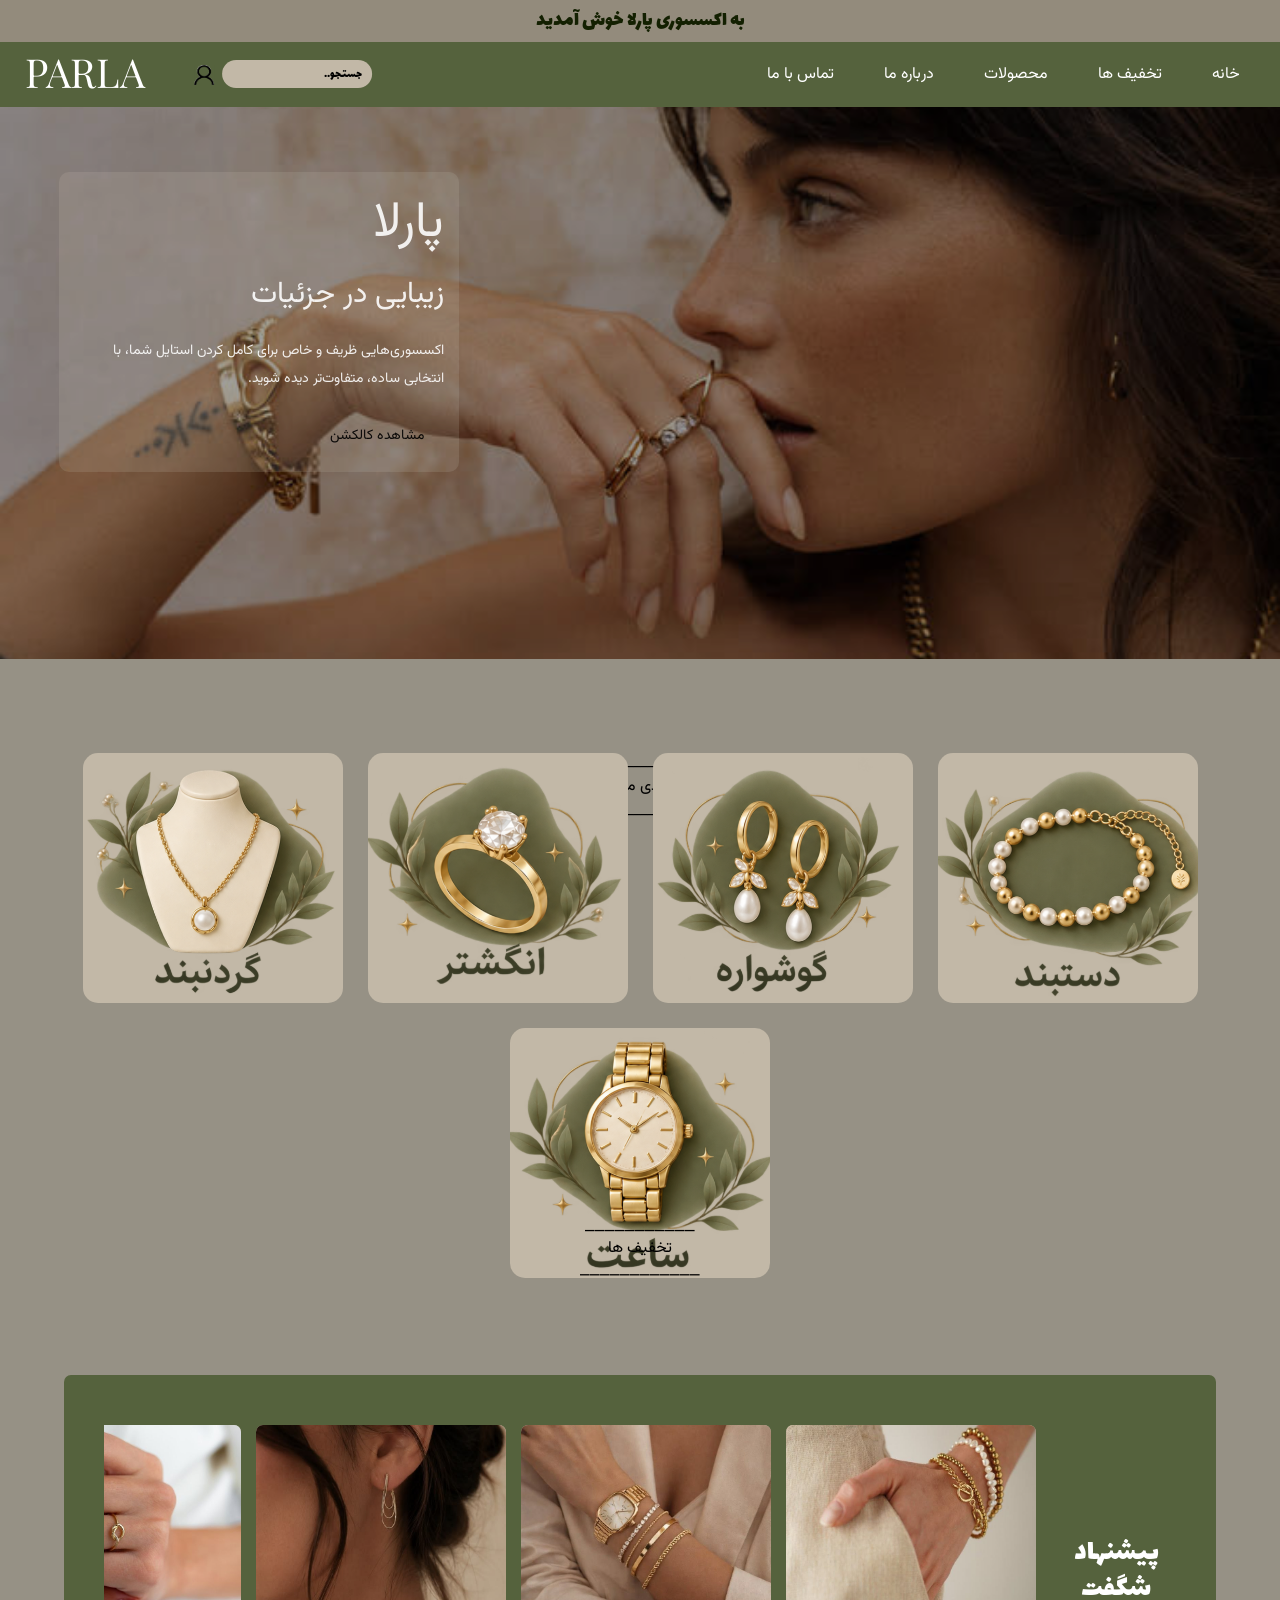
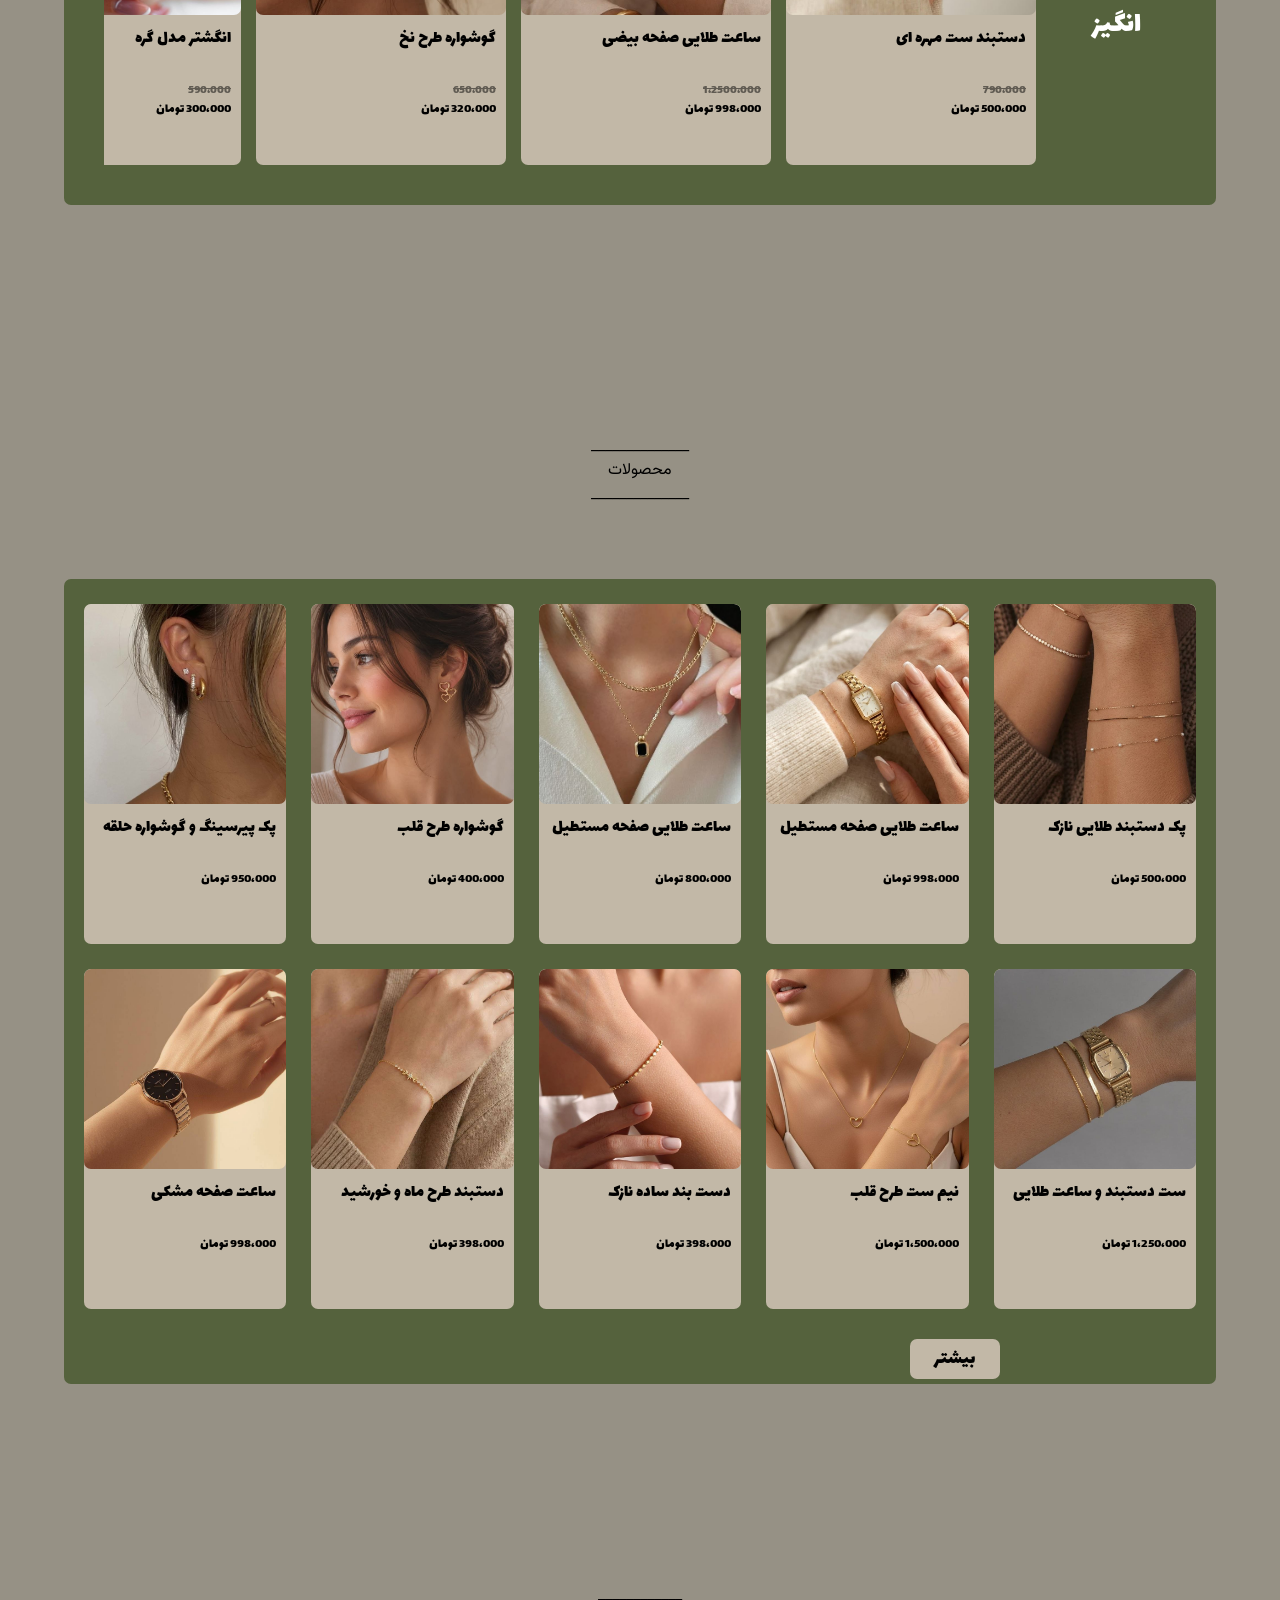
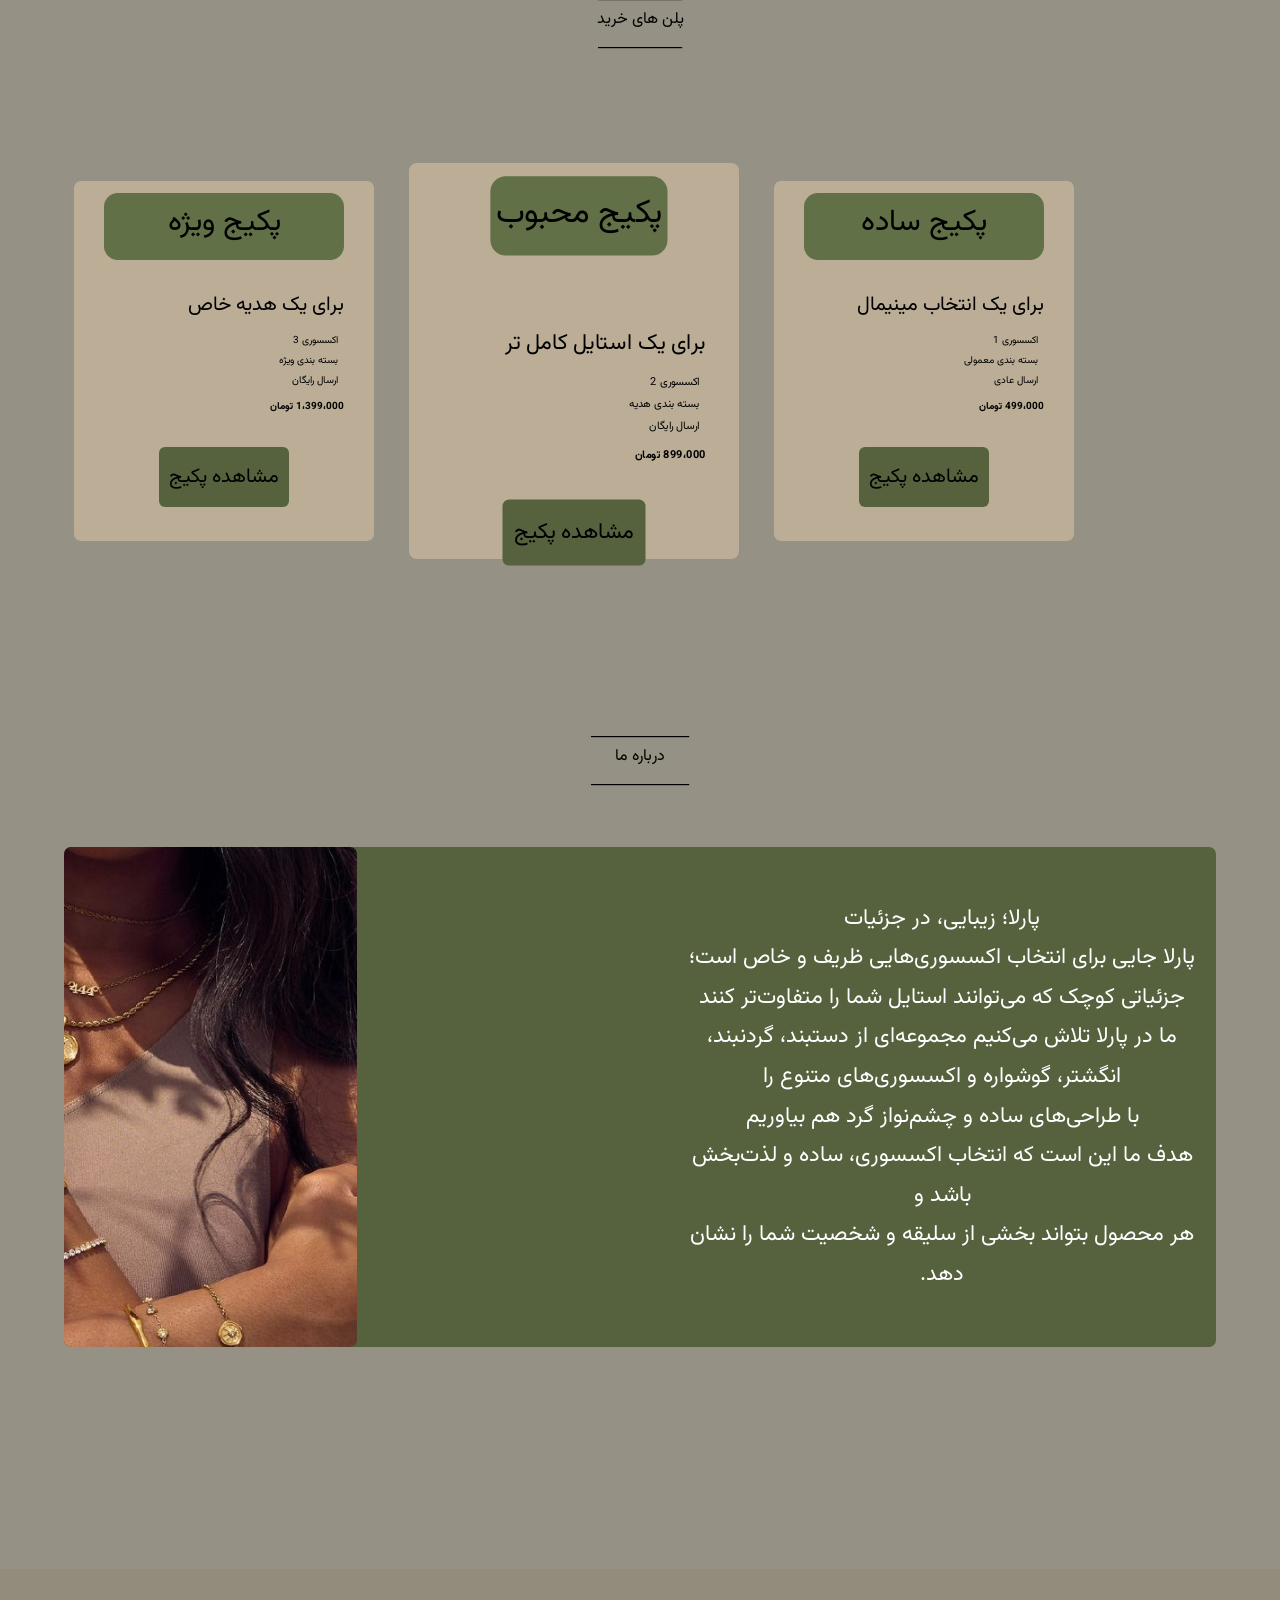
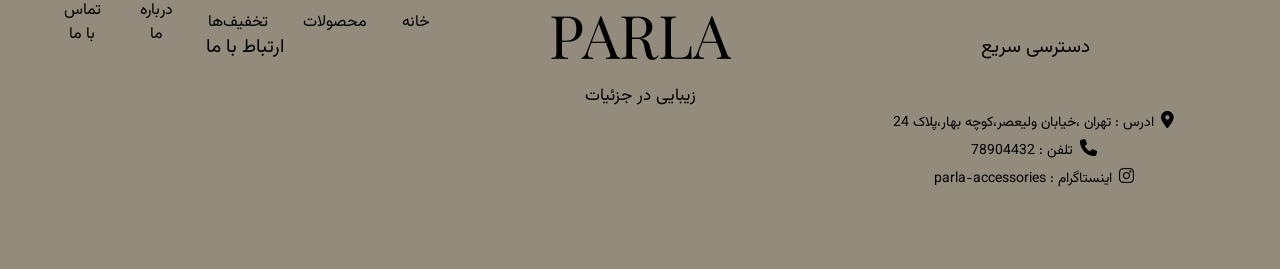
==== commit b6c49df0: "header converted to tailwind" ====
--- a/index.html
+++ b/index.html
@@ -20,43 +20,38 @@
 
 <body class="bg-mauve font-lalezar overflow-x-hidden  ">
    <section>
-     <p class="text-center text-[15px] xl:text-[21px] bg-taupe-dark text-welcome p-[5px]">
+     <p class="text-center text-[15px] xl:text-[21px] bg-taupe-dark text-welcome p-1.25">
         به اکسسوری پارلا خوش آمدید
      </p>
    </section>
    
 
-
-   <header>
-   <h1 class="name">PARLA</h1>
-
-    <div class="search">
-        <input type="text" placeholder="جستجو..">
-       <a href="signup.html"> 
-        
-        <button class="user-icon">
-        <img src="image\User-1.png" alt="ثبت نام">
-        </button>
-
-       </a> 
+<header class="bg-olive gap-0.5 relative overflow-hidden flex flex-row-reverse flex-wrap justify-between items-center xl:h-16.25 xl:px-6.25 xl:text-xl xl:gap-12.5">
+
+   <h1 class="text-center text-2xl order-1 whitespace-nowrap leading-none -translate-y-0.75 font-playfair text-white pl-3.75 xl:text-display xl:-translate-y-0.5 xl:pl-0">PARLA</h1>
+
+    <div class="items-center order-2 flex justify-center gap-1.25 h-7.5 p-5 xl:absolute xl:translate-x-[95%] xl:gap-2 xl:p-0">
+        <input class="w-27.5 h-7 px-2.5 py-1.25 rounded-full text-tiny bg-taupe-light text-black xl:w-37.5 xl:text-xs" placeholder="جستجو..">
+        <a href="signup.html">
+            <button class="bg-olive mt-2.75 hover:opacity-70 hover:bg-olive-light">
+                <img class="w-5 h-5" src="image\User-1.png" alt="ثبت نام">
+            </button>
+        </a>
     </div>
 
-    <nav>
-    
-        <a >خانه</a>
-        <a href="#off">تخفیف ها</a>
-        <a href="#product" >محصولات</a>
-        <a href="#about">درباره ما</a>
-        <a href="contact.html">تماس با ما </a>
-       
+
+    <nav class="relative z-2 flex justify-between items-center p-3.75 text-white order-3 bg-olive-light gap-2.5 w-full xl:w-auto xl:gap-12.5 xl:bg-olive">
+
+        <a class="text-white whitespace-nowrap text-xs leading-1.25 xl:text-base xl:font-vazir hover:text-figure-shadow">خانه</a>
+        <a class="text-white whitespace-nowrap text-xs leading-1.25 xl:text-base xl:font-vazir hover:text-figure-shadow" href="#off">تخفیف ها</a>
+        <a class="text-white whitespace-nowrap text-xs leading-1.25 xl:text-base xl:font-vazir hover:text-figure-shadow" href="#product">محصولات</a>
+        <a class="text-white whitespace-nowrap text-xs leading-1.25 xl:text-base xl:font-vazir hover:text-figure-shadow" href="#about">درباره ما</a>
+        <a class="text-white whitespace-nowrap text-xs leading-1.25 xl:text-base xl:font-vazir hover:text-figure-shadow" href="contact.html">تماس با ما</a>
+        
     </nav>
 
 
-    
-
-  </header>   
-
- 
+</header>
    
     <section class="hero">
 
--- a/styles/style.css
+++ b/styles/style.css
@@ -23,14 +23,6 @@
     --font-playfair: "Playfair Display", serif;
 }
 
-* {
-    box-sizing: border-box;
-    
-    margin: 0;
-    padding: 0;
-    box-sizing: border-box;
-}
-
 html, body {
     overflow-x: hidden;
 }
@@ -76,136 +68,8 @@
 }
 
 
-header {
-    
-    
-        padding: 0;
-        height: auto;
-        display: flex;
-        flex-wrap: wrap;
-        justify-content: space-between;
-        align-items: center;
-        gap: 2px;
-        background-color: var(--color-olive);
-    
-    }
-
-nav { 
-    align-items: center;
-     margin: 0;
-    width: 100%;
-    order: 3;
-    display: flex;
-    position: absolute;
-    top: 100%;
-    padding: 0;
-    justify-content: center;
-    background-color: var(--color-olive-light);
-        
-} 
-
-nav a {
-    
-    text-decoration: none;
-    margin: 0;
-    white-space: nowrap;
-    line-height: 5px;
-    font-size: 12px;
-    white-space: nowrap;
-    color: var(--color-white);
-    gap: 10px;
- }
-
-.name{
-
-    width: auto;
-    text-align: center;
-    font-size: 24px;
-    white-space: nowrap;
-       
-     
-    color: var(--color-white);
-    order: 1;
-    line-height: 1;
-    transform: translateY(-3px);
-    font-family: var(--font-playfair);
-}
-
-
-
-
-
-
-
-
-header {
-    flex-direction: row-reverse;
-    position: relative;
-    overflow: hidden;
-}
-
-
-
-
-nav {
-    position: relative;
-    z-index: 2;
-
-    display: flex;
-    justify-content: space-between;
-    
-    align-items: center;
-    padding: 15px;
-    color: var(--color-white);
-
-   
-}
-
-.search {
-    align-items: center;
-    width: auto;
-    display: flex;
-    height: 30px;
-    justify-content: center;
-    gap: 5px;
-    position: static;
-    right: auto;
-    left: auto;
-    order: 2;
-    
-}
-.search input {
-   
-    padding: 5px 10px;
-    
-    border-radius: 20px;
-    border: none;
-
-
-     width: 110px;
-    height: 28px;
-    font-size: 10px;
-    background-color: var(--color-taupe-light);
-    color: var(--color-black);
-    
-}
-.search img {
-    width: 20px;
-    height: 20px;
-}
-
-.user-icon{
-    background-color: var(--color-olive);
-    border: none;
-    position: relative;
-    margin-top: 11px;
-}
-
-.user-icon:hover {
-    opacity: 0.7;
-    background-color: var(--color-olive-light);
-
-}
+
+
 
 
 .hero {
@@ -1199,9 +1063,7 @@
           padding: 20px;
     }
 
-    .name {
-        padding-left: 20px;
-    }
+
 
     .titr3 {
         font-family: var(--font-vazirmatn);
@@ -1337,10 +1199,7 @@
 
     }
 
-    .footer-links {
-       
-    }
-    
+
 
 
     .end a {
@@ -1513,13 +1372,6 @@
 
 @media (min-width: 1280px) {
 
-* {
-    box-sizing: border-box;
-    
-    margin: 0;
-    padding: 0;
-    box-sizing: border-box;
-}
 
 html, body {
     overflow-x: hidden;
@@ -1566,134 +1418,6 @@
     z-index: 0;
 }
 
-
-header {
-    
-   
-    height: 65px;
-    display: flex;
-    align-items: center;
-    justify-content: space-between;
-    padding: 0 25px;
-    position: relative;
-    gap: 50px;
-    font-size: 20px;
-    background-color: var(--color-olive);
-
-    
-    
-}
-
-nav { 
-    display: flex;
-    align-items: center;
-    gap: 20px;
-    position: relative;
-    z-index: 2;
-    width: auto;
-    height: auto;
-    padding: 0; margin: 0;
-    order: 3;
-    background-color: var(--color-olive);
-    
-    
-    } 
-
-nav a {
-    color: var(--color-white);
-    text-decoration: none;
-    font-size: 16px;
-    margin: 0;
-    white-space: nowrap;
-    font-family: var(--font-vazirmatn);
-    
-    
- }
-
- nav  :hover {
-    color: var(--color-figure-shadow);
- }
-
-.name{
-     
-    color: var(--color-white);
-    order: 1;
-    line-height: 1;
-     transform: translateY(-2px);
-     font-family: var(--font-playfair);
-     font-size: 40px;
-}
-
-
-
-
-
-
-
-
-
-
-
-
-
-
-
-
-nav {
-    position: relative;
-    z-index: 2;
-    order: 3;
-    transform: translateY(-65px);
-    display: flex;
-    justify-content: space-between;
-    gap: 50px;
-    align-items: center;
-    padding: 15px;
-    color: var(--color-white);
-
-   
-}
-
-.search {
-    display: flex;
-    align-items: center;
-    gap: 8px;
-    /*position: relative;
-    right: 450px;
-    order: 2;*/
-    position: absolute;
-    transform: translateX(95%);
-    
-    
-    order: 2;
-    
-}
-.search input {
-    width: 150px;
-    padding: 5px 10px;
-    
-    border-radius: 20px;
-    border: none;
-    font-size: 12px;
-    
-}
-.search img {
-    width: 20px;
-    height: 20px;
-}
-
-.user-icon{
-    background-color: var(--color-olive);
-    border: none;
-    position: relative;
-    margin-top: 11px;
-}
-
-.user-icon:hover {
-    opacity: 0.7;
-    background-color: var(--color-olive-light);
-
-}
 
 
 .hero {
--- a/src/output.css
+++ b/src/output.css
@@ -10,6 +10,15 @@
       "Courier New", monospace;
     --color-black: #000;
     --color-white: #fff;
+    --spacing: 0.25rem;
+    --text-xs: 0.75rem;
+    --text-xs--line-height: calc(1 / 0.75);
+    --text-base: 1rem;
+    --text-base--line-height: calc(1.5 / 1);
+    --text-xl: 1.25rem;
+    --text-xl--line-height: calc(1.75 / 1.25);
+    --text-2xl: 1.5rem;
+    --text-2xl--line-height: calc(2 / 1.5);
     --default-font-family: var(--font-sans);
     --default-mono-font-family: var(--font-mono);
     --color-olive: #55623d;
@@ -18,8 +27,12 @@
     --color-taupe-light: #c2b8a7;
     --color-mauve: #969185;
     --color-welcome: #132001;
+    --color-figure-shadow: #454139;
     --font-lalezar: "Lalezar", sans-serif;
+    --font-vazir: "Vazirmatn", sans-serif;
     --font-playfair: "Playfair Display", serif;
+    --text-tiny: 10px;
+    --text-display: 40px;
   }
 }
 @layer base {
@@ -171,30 +184,114 @@
   }
 }
 @layer utilities {
-  .table {
-    display: table;
-  }
-  .border-collapse {
-    border-collapse: collapse;
-  }
-  .resize {
-    resize: both;
+  .relative {
+    position: relative;
+  }
+  .z-2 {
+    z-index: 2;
+  }
+  .order-1 {
+    order: 1;
+  }
+  .order-2 {
+    order: 2;
+  }
+  .order-3 {
+    order: 3;
+  }
+  .mt-2\.75 {
+    margin-top: calc(var(--spacing) * 2.75);
+  }
+  .flex {
+    display: flex;
+  }
+  .h-5 {
+    height: calc(var(--spacing) * 5);
+  }
+  .h-7 {
+    height: calc(var(--spacing) * 7);
+  }
+  .h-7\.5 {
+    height: calc(var(--spacing) * 7.5);
+  }
+  .w-5 {
+    width: calc(var(--spacing) * 5);
+  }
+  .w-27\.5 {
+    width: calc(var(--spacing) * 27.5);
+  }
+  .w-full {
+    width: 100%;
+  }
+  .-translate-y-0\.75 {
+    --tw-translate-y: calc(var(--spacing) * -0.75);
+    translate: var(--tw-translate-x) var(--tw-translate-y);
+  }
+  .flex-row-reverse {
+    flex-direction: row-reverse;
+  }
+  .flex-wrap {
+    flex-wrap: wrap;
+  }
+  .items-center {
+    align-items: center;
+  }
+  .justify-between {
+    justify-content: space-between;
+  }
+  .justify-center {
+    justify-content: center;
+  }
+  .gap-0\.5 {
+    gap: calc(var(--spacing) * 0.5);
+  }
+  .gap-1\.25 {
+    gap: calc(var(--spacing) * 1.25);
+  }
+  .gap-2\.5 {
+    gap: calc(var(--spacing) * 2.5);
+  }
+  .overflow-hidden {
+    overflow: hidden;
   }
   .overflow-x-hidden {
     overflow-x: hidden;
   }
-  .border {
-    border-style: var(--tw-border-style);
-    border-width: 1px;
+  .rounded-full {
+    border-radius: calc(infinity * 1px);
   }
   .bg-mauve {
     background-color: var(--color-mauve);
   }
+  .bg-olive {
+    background-color: var(--color-olive);
+  }
+  .bg-olive-light {
+    background-color: var(--color-olive-light);
+  }
   .bg-taupe-dark {
     background-color: var(--color-taupe-dark);
   }
-  .p-\[5px\] {
-    padding: 5px;
+  .bg-taupe-light {
+    background-color: var(--color-taupe-light);
+  }
+  .p-1\.25 {
+    padding: calc(var(--spacing) * 1.25);
+  }
+  .p-3\.75 {
+    padding: calc(var(--spacing) * 3.75);
+  }
+  .p-5 {
+    padding: calc(var(--spacing) * 5);
+  }
+  .px-2\.5 {
+    padding-inline: calc(var(--spacing) * 2.5);
+  }
+  .py-1\.25 {
+    padding-block: calc(var(--spacing) * 1.25);
+  }
+  .pl-3\.75 {
+    padding-left: calc(var(--spacing) * 3.75);
   }
   .text-center {
     text-align: center;
@@ -202,40 +299,142 @@
   .font-lalezar {
     font-family: var(--font-lalezar);
   }
+  .font-playfair {
+    font-family: var(--font-playfair);
+  }
+  .text-2xl {
+    font-size: var(--text-2xl);
+    line-height: var(--tw-leading, var(--text-2xl--line-height));
+  }
+  .text-xs {
+    font-size: var(--text-xs);
+    line-height: var(--tw-leading, var(--text-xs--line-height));
+  }
   .text-\[15px\] {
     font-size: 15px;
   }
+  .text-tiny {
+    font-size: var(--text-tiny);
+  }
+  .leading-1\.25 {
+    --tw-leading: calc(var(--spacing) * 1.25);
+    line-height: calc(var(--spacing) * 1.25);
+  }
+  .leading-none {
+    --tw-leading: 1;
+    line-height: 1;
+  }
+  .whitespace-nowrap {
+    white-space: nowrap;
+  }
+  .text-black {
+    color: var(--color-black);
+  }
   .text-welcome {
     color: var(--color-welcome);
   }
-  .underline {
-    text-decoration-line: underline;
-  }
-  .outline {
-    outline-style: var(--tw-outline-style);
-    outline-width: 1px;
+  .text-white {
+    color: var(--color-white);
+  }
+  @media (hover: hover) {
+    .hover\:bg-olive-light:hover {
+      background-color: var(--color-olive-light);
+    }
+    .hover\:text-figure-shadow:hover {
+      color: var(--color-figure-shadow);
+    }
+    .hover\:opacity-70:hover {
+      opacity: 70%;
+    }
   }
   @media (width >= 80rem) {
+    .xl\:absolute {
+      position: absolute;
+    }
+    .xl\:h-16\.25 {
+      height: calc(var(--spacing) * 16.25);
+    }
+    .xl\:w-37\.5 {
+      width: calc(var(--spacing) * 37.5);
+    }
+    .xl\:w-auto {
+      width: auto;
+    }
+    .xl\:translate-x-\[95\%\] {
+      --tw-translate-x: 95%;
+      translate: var(--tw-translate-x) var(--tw-translate-y);
+    }
+    .xl\:-translate-y-0\.5 {
+      --tw-translate-y: calc(var(--spacing) * -0.5);
+      translate: var(--tw-translate-x) var(--tw-translate-y);
+    }
+    .xl\:gap-2 {
+      gap: calc(var(--spacing) * 2);
+    }
+    .xl\:gap-12\.5 {
+      gap: calc(var(--spacing) * 12.5);
+    }
+    .xl\:bg-olive {
+      background-color: var(--color-olive);
+    }
+    .xl\:p-0 {
+      padding: 0px;
+    }
+    .xl\:px-6\.25 {
+      padding-inline: calc(var(--spacing) * 6.25);
+    }
+    .xl\:pl-0 {
+      padding-left: 0px;
+    }
+    .xl\:font-vazir {
+      font-family: var(--font-vazir);
+    }
+    .xl\:text-base {
+      font-size: var(--text-base);
+      line-height: var(--tw-leading, var(--text-base--line-height));
+    }
+    .xl\:text-xl {
+      font-size: var(--text-xl);
+      line-height: var(--tw-leading, var(--text-xl--line-height));
+    }
+    .xl\:text-xs {
+      font-size: var(--text-xs);
+      line-height: var(--tw-leading, var(--text-xs--line-height));
+    }
     .xl\:text-\[21px\] {
       font-size: 21px;
     }
-  }
-}
-@property --tw-border-style {
+    .xl\:text-display {
+      font-size: var(--text-display);
+    }
+  }
+}
+@property --tw-translate-x {
   syntax: "*";
   inherits: false;
-  initial-value: solid;
-}
-@property --tw-outline-style {
+  initial-value: 0;
+}
+@property --tw-translate-y {
   syntax: "*";
   inherits: false;
-  initial-value: solid;
+  initial-value: 0;
+}
+@property --tw-translate-z {
+  syntax: "*";
+  inherits: false;
+  initial-value: 0;
+}
+@property --tw-leading {
+  syntax: "*";
+  inherits: false;
 }
 @layer properties {
   @supports ((-webkit-hyphens: none) and (not (margin-trim: inline))) or ((-moz-orient: inline) and (not (color:rgb(from red r g b)))) {
     *, ::before, ::after, ::backdrop {
-      --tw-border-style: solid;
-      --tw-outline-style: solid;
-    }
-  }
-}
+      --tw-translate-x: 0;
+      --tw-translate-y: 0;
+      --tw-translate-z: 0;
+      --tw-leading: initial;
+    }
+  }
+}
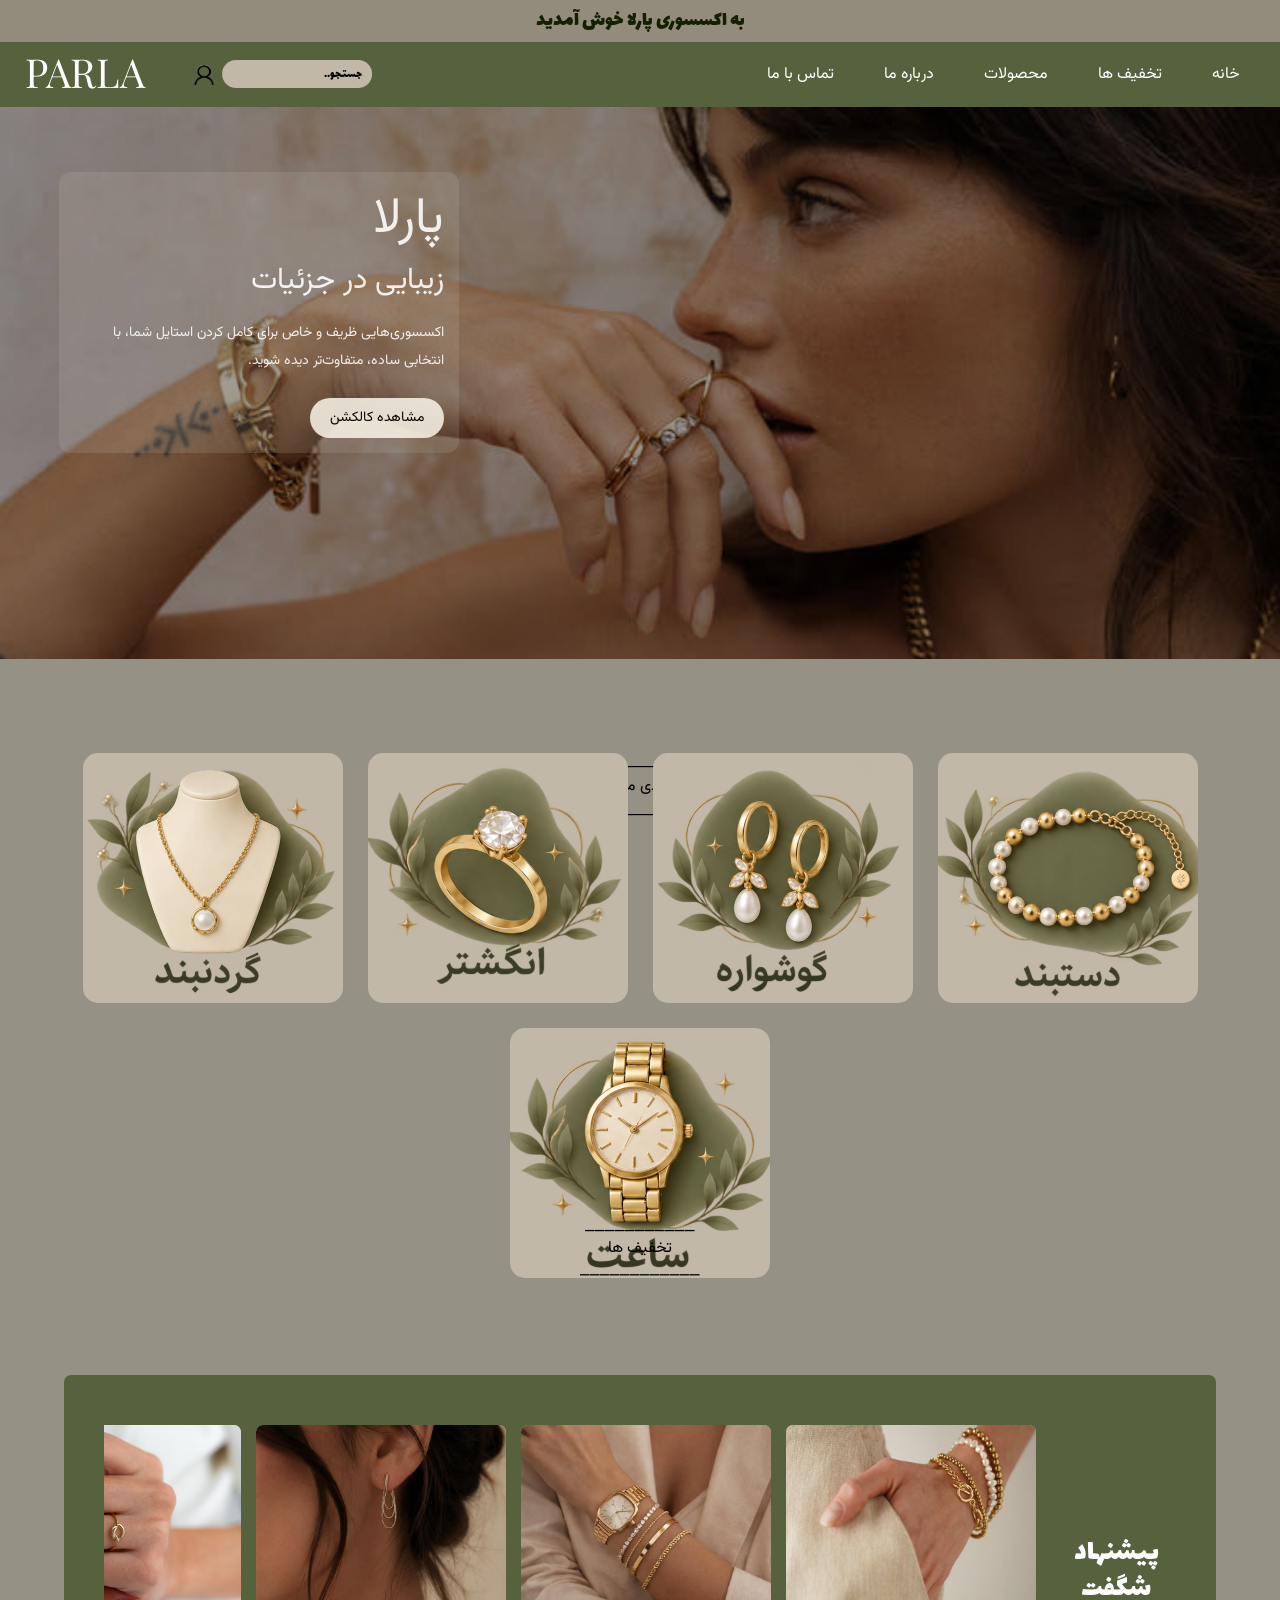
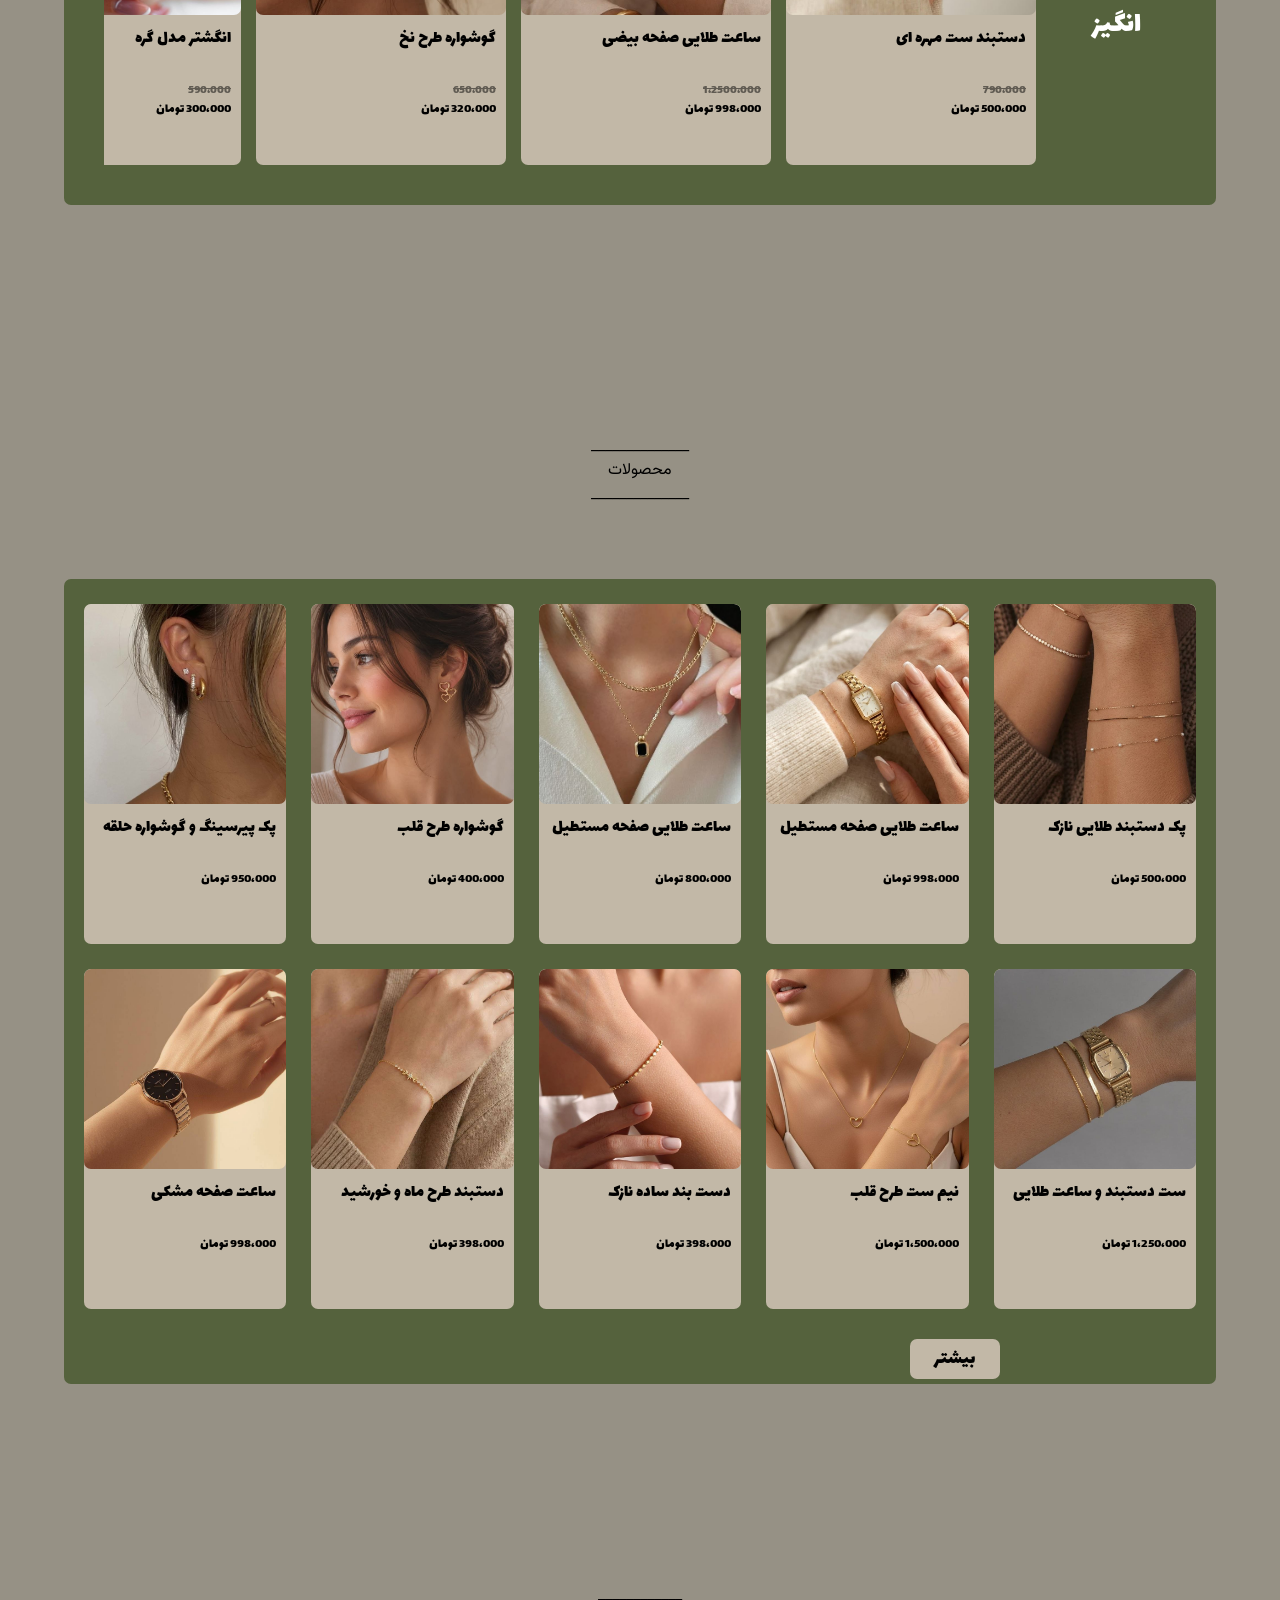
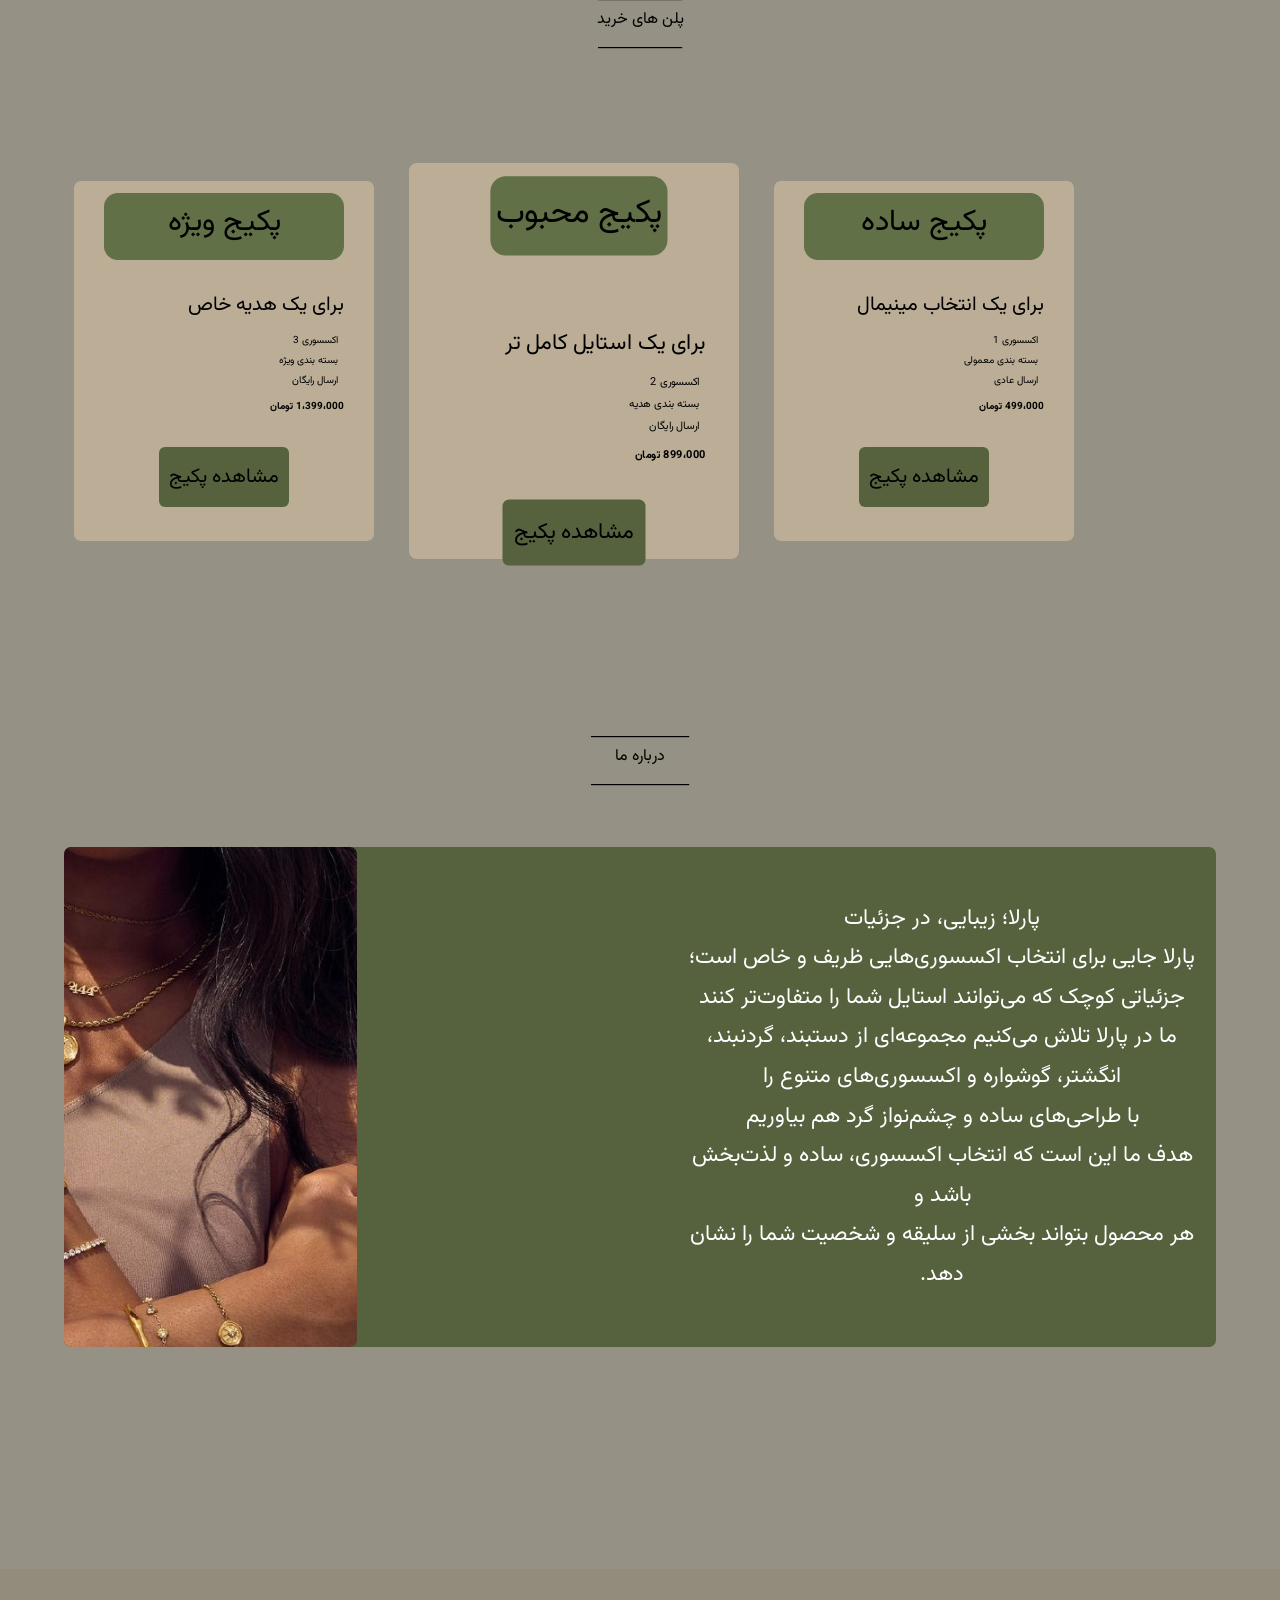
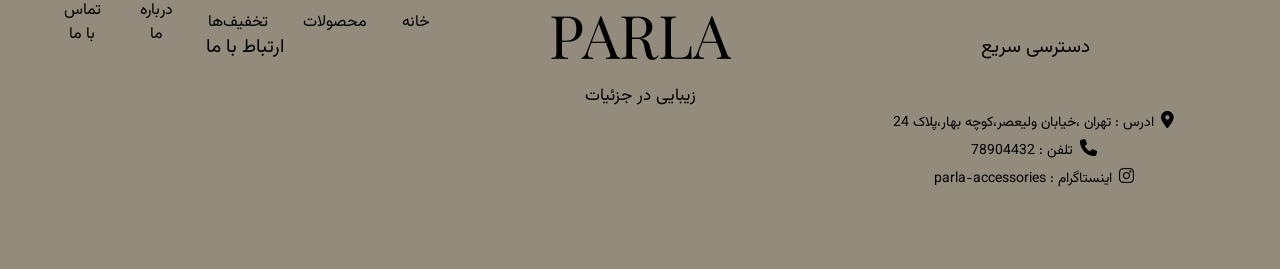
==== commit ed27ca62: "hero converted to tailwind" ====
--- a/index.html
+++ b/index.html
@@ -47,29 +47,29 @@
         <a class="text-white whitespace-nowrap text-xs leading-1.25 xl:text-base xl:font-vazir hover:text-figure-shadow" href="#product">محصولات</a>
         <a class="text-white whitespace-nowrap text-xs leading-1.25 xl:text-base xl:font-vazir hover:text-figure-shadow" href="#about">درباره ما</a>
         <a class="text-white whitespace-nowrap text-xs leading-1.25 xl:text-base xl:font-vazir hover:text-figure-shadow" href="contact.html">تماس با ما</a>
-        
+
     </nav>
 
 
 </header>
    
-    <section class="hero">
-
-      <picture   >
+    <section class="overflow-hidden relative flex flex-col h-107.5 xl:h-162.5">
+
+      <picture class="absolute inset-0 w-full h-175 xl:h-[170%]">
         <source style="height: fit-content;" media="(max-width: 600px)" srcset="image/mobile.jpg">
-        <img  class="bg" src="image\background.jpg" alt="">
+        <img  class="w-full h-150 object-cover absolute top-0 left-0 z-0 brightness-60 xl:h-1/2" src="image\background.jpg" alt="">
     </picture>
 
-    <div class="hero-text">
-        <h1>پارلا</h1>
-        <h2>زیبایی در جزئیات</h2>
-
-        <p>
+    <div class="relative text-right bg-hero-overlay opacity-90 text-white rounded-xl z-2 w-[55%] mt-12.5 mr-32.5 p-3.75 xl:absolute xl:top-[10%] xl:left-2.25 xl:w-100 xl:m-0 xl:translate-x-12.5">
+        <h1 class="text-2xl mb-0.75 font-vazir xl:text-hero-title xl:mb-2.5">پارلا</h1>
+        <h2 class="text-base mb-2 xl:text-3xl xl:mb-5">زیبایی در جزئیات</h2>
+
+        <p class="text-tiny leading-[1.7] font-vazir font-normal xl:text-sm xl:leading-loose">
             اکسسوری‌هایی ظریف و خاص برای کامل کردن استایل شما،
             با انتخابی ساده، متفاوت‌تر دیده شوید.
         </p>
 
-        <button>مشاهده کالکشن</button>
+       <button class="bg-cream text-tiny px-3.75 py-1.75 mt-2.5 rounded-full text-black cursor-pointer hover:bg-hero-btn-hover xl:text-sm xl:px-5 xl:py-2.5 xl:mt-5.75 xl:font-vazir">مشاهده کالکشن</button>
     </div>
 
    
--- a/styles/style.css
+++ b/styles/style.css
@@ -55,93 +55,7 @@
 }
 
 
-.bg {
-    width: 100%;
-    height: 600px;
-    object-fit: cover;
-    position: absolute;
-    top: 0;
-    left: 0;
-    filter: brightness(60%);
-    z-index: 0;
-    
-}
-
-
-
-
-
-
-.hero {
-    margin-bottom: 0;
-    
-    overflow: hidden;
-    position: relative;
-    background-position: center;
-    object-fit: cover;
-
-       height: 430px;
-        display: flex;
-        flex-direction: column;
-    
-    
-   
-}
-
-.hero-text {
-    opacity: 0.9;
-    position: relative;
-    padding: 30px 20px;
-    text-align: right;
-    background-color: var(--color-hero-overlay);
-    border-radius: 10px;
-    color: var(--color-white);
-    
-    z-index: 2;
-    padding: 15px;
-        
-    
-}
-
-.hero picture {
-    position: absolute;
-    
-    inset: 0;
-    width: 100%;
-    height: 170%;
-}
-.hero-text h1 {
-    font-size: 60px;
-    margin-bottom: 10px;
-     font-family: var(--font-vazirmatn);
-}
-
-.hero-text h2 {
-    font-size: 35px;
-    margin-bottom: 20px;
-}
-
-.hero-text p {
-    font-size: 18px;
-    line-height: 2;
-    font-family: var(--font-vazirmatn);
-    font-weight: 200px;
-}
-
-.hero-text button {
-    font-size: 17px;
-    margin-top: 23px;
-    padding: 12px 30px;
-    border-radius: 25px;
-    border: none;
-    cursor: pointer;
-    color: var(--color-black);
-}
-
-.hero-text button:hover {
-    background-color: var(--color-hero-btn-hover);
-
-}
+
 
 
 .category {
@@ -801,58 +715,7 @@
 
 @media (max-width: 1279px) {
 
-    .hero {
-        height: 430px;
-        margin-bottom: 0;
-        
-        overflow: hidden;
-        position: relative;
-        background-position: center;
-        object-fit: cover;
-
-        
-        
-        
-    }
-
-    .hero-text {
-        width: 55%;
-        
-        margin-top: 50px;
-        margin-right: 130px;
-        
-        
-
-        
-    }
-
-    .hero picture {
-        height: 700px;
-    }
-
-    .hero-text h1 {
-        font-size: 24px;
-        margin-bottom: 3px;
-    }
-
-    .hero-text h2 {
-        font-size: 16px;
-        margin-bottom: 8px;
-    }
-
-    .hero-text p {
-        font-size: 10px;
-        line-height: 1.7;
-        font-family: var(--font-vazirmatn);
-       font-weight: 400;
-    }
-
-    .hero-text button {
-        font-size: 10px;
-        padding: 7px 15px;
-        margin-top: 10px;
-    }
-
+   
 
     .category {
         display: flex;
@@ -1405,89 +1268,8 @@
 }
 
 
-.bg {
-    width: 100%;
-    height: 50%;
-    object-fit: cover;
-
-    position: absolute;
-    top: 0;
-    left: 0;
-
-    filter: brightness(60%);
-    z-index: 0;
-}
-
-
-
-.hero {
-    margin-bottom: 0;
-    height:650px;
-    overflow: hidden;
-    position: relative;
-    background-position: center;
-    object-fit: cover;
-    
-    
-   
-}
-
-.hero-text {
-    opacity: 0.9;
-    position: absolute;
-    top: 10%;
-    left: 9px;
-    background-color: var(--color-hero-overlay);
-    border-radius: 10px;
-    color: var(--color-white);
-    width: 400px;
-    z-index: 2;
-    padding: 15px;
-    transform: translateX(50px);
-}
-
-.hero picture {
-    position: absolute;
-    
-    inset: 0;
-    width: 100%;
-    height: 170%;
-}
-.hero-text h1 {
-    font-size: 60px;
-    margin-bottom: 10px;
-    font-family: var(--font-vazirmatn);
-    font-size: 50px;
-}
-
-.hero-text h2 {
-    font-size: 30px;
-    margin-bottom: 20px;
-}
-
-.hero-text p {
-    font-size: 14px;
-    line-height: 2;
-    font-family: var(--font-vazirmatn);
-    font-weight: 200px;
-}
-
-.hero-text button {
-    font-size: 14px;
-    margin-top: 23px;
-    padding: 10px 20px;
-    border-radius: 25px;
-    border: none;
-    cursor: pointer;
-    color: var(--color-black);
-    font-family: var(--font-vazirmatn);
-
-}
-
-.hero-text button:hover {
-    background-color: var(--color-hero-btn-hover);
-
-}
+
+
 
 
 .category {
--- a/src/output.css
+++ b/src/output.css
@@ -13,12 +13,21 @@
     --spacing: 0.25rem;
     --text-xs: 0.75rem;
     --text-xs--line-height: calc(1 / 0.75);
+    --text-sm: 0.875rem;
+    --text-sm--line-height: calc(1.25 / 0.875);
     --text-base: 1rem;
     --text-base--line-height: calc(1.5 / 1);
     --text-xl: 1.25rem;
     --text-xl--line-height: calc(1.75 / 1.25);
     --text-2xl: 1.5rem;
     --text-2xl--line-height: calc(2 / 1.5);
+    --text-3xl: 1.875rem;
+    --text-3xl--line-height: calc(2.25 / 1.875);
+    --font-weight-normal: 400;
+    --leading-loose: 2;
+    --radius-xl: 0.75rem;
+    --default-transition-duration: 150ms;
+    --default-transition-timing-function: cubic-bezier(0.4, 0, 0.2, 1);
     --default-font-family: var(--font-sans);
     --default-mono-font-family: var(--font-mono);
     --color-olive: #55623d;
@@ -28,11 +37,15 @@
     --color-mauve: #969185;
     --color-welcome: #132001;
     --color-figure-shadow: #454139;
+    --color-hero-overlay: #c6beb030;
+    --color-hero-btn-hover: aliceblue;
+    --color-cream: #f5efe3;
     --font-lalezar: "Lalezar", sans-serif;
     --font-vazir: "Vazirmatn", sans-serif;
     --font-playfair: "Playfair Display", serif;
     --text-tiny: 10px;
     --text-display: 40px;
+    --text-hero-title: 50px;
   }
 }
 @layer base {
@@ -184,9 +197,24 @@
   }
 }
 @layer utilities {
+  .absolute {
+    position: absolute;
+  }
   .relative {
     position: relative;
   }
+  .inset-0 {
+    inset: 0px;
+  }
+  .top-0 {
+    top: 0px;
+  }
+  .left-0 {
+    left: 0px;
+  }
+  .z-0 {
+    z-index: 0;
+  }
   .z-2 {
     z-index: 2;
   }
@@ -199,12 +227,42 @@
   .order-3 {
     order: 3;
   }
+  .mt-2 {
+    margin-top: calc(var(--spacing) * 2);
+  }
+  .mt-2\.5 {
+    margin-top: calc(var(--spacing) * 2.5);
+  }
   .mt-2\.75 {
     margin-top: calc(var(--spacing) * 2.75);
   }
+  .mt-12 {
+    margin-top: calc(var(--spacing) * 12);
+  }
+  .mt-12\.5 {
+    margin-top: calc(var(--spacing) * 12.5);
+  }
+  .mr-32 {
+    margin-right: calc(var(--spacing) * 32);
+  }
+  .mr-32\.5 {
+    margin-right: calc(var(--spacing) * 32.5);
+  }
+  .mb-0 {
+    margin-bottom: 0px;
+  }
+  .mb-0\.75 {
+    margin-bottom: calc(var(--spacing) * 0.75);
+  }
+  .mb-2 {
+    margin-bottom: calc(var(--spacing) * 2);
+  }
   .flex {
     display: flex;
   }
+  .table {
+    display: table;
+  }
   .h-5 {
     height: calc(var(--spacing) * 5);
   }
@@ -214,19 +272,59 @@
   .h-7\.5 {
     height: calc(var(--spacing) * 7.5);
   }
+  .h-107 {
+    height: calc(var(--spacing) * 107);
+  }
+  .h-107\.5 {
+    height: calc(var(--spacing) * 107.5);
+  }
+  .h-150 {
+    height: calc(var(--spacing) * 150);
+  }
+  .h-175 {
+    height: calc(var(--spacing) * 175);
+  }
   .w-5 {
     width: calc(var(--spacing) * 5);
   }
+  .w-27 {
+    width: calc(var(--spacing) * 27);
+  }
   .w-27\.5 {
     width: calc(var(--spacing) * 27.5);
   }
+  .w-\[55\%\] {
+    width: 55%;
+  }
   .w-full {
     width: 100%;
+  }
+  .flex-shrink {
+    flex-shrink: 1;
+  }
+  .border-collapse {
+    border-collapse: collapse;
+  }
+  .-translate-y-0 {
+    --tw-translate-y: 0px;
+    translate: var(--tw-translate-x) var(--tw-translate-y);
   }
   .-translate-y-0\.75 {
     --tw-translate-y: calc(var(--spacing) * -0.75);
     translate: var(--tw-translate-x) var(--tw-translate-y);
   }
+  .transform {
+    transform: var(--tw-rotate-x,) var(--tw-rotate-y,) var(--tw-rotate-z,) var(--tw-skew-x,) var(--tw-skew-y,);
+  }
+  .cursor-pointer {
+    cursor: pointer;
+  }
+  .resize {
+    resize: both;
+  }
+  .flex-col {
+    flex-direction: column;
+  }
   .flex-row-reverse {
     flex-direction: row-reverse;
   }
@@ -242,12 +340,21 @@
   .justify-center {
     justify-content: center;
   }
+  .gap-0 {
+    gap: 0px;
+  }
   .gap-0\.5 {
     gap: calc(var(--spacing) * 0.5);
   }
+  .gap-1 {
+    gap: var(--spacing);
+  }
   .gap-1\.25 {
     gap: calc(var(--spacing) * 1.25);
   }
+  .gap-2 {
+    gap: calc(var(--spacing) * 2);
+  }
   .gap-2\.5 {
     gap: calc(var(--spacing) * 2.5);
   }
@@ -260,6 +367,19 @@
   .rounded-full {
     border-radius: calc(infinity * 1px);
   }
+  .rounded-xl {
+    border-radius: var(--radius-xl);
+  }
+  .border {
+    border-style: var(--tw-border-style);
+    border-width: 1px;
+  }
+  .bg-cream {
+    background-color: var(--color-cream);
+  }
+  .bg-hero-overlay {
+    background-color: var(--color-hero-overlay);
+  }
   .bg-mauve {
     background-color: var(--color-mauve);
   }
@@ -275,37 +395,74 @@
   .bg-taupe-light {
     background-color: var(--color-taupe-light);
   }
+  .object-cover {
+    object-fit: cover;
+  }
+  .p-1 {
+    padding: var(--spacing);
+  }
   .p-1\.25 {
     padding: calc(var(--spacing) * 1.25);
   }
+  .p-3 {
+    padding: calc(var(--spacing) * 3);
+  }
   .p-3\.75 {
     padding: calc(var(--spacing) * 3.75);
   }
   .p-5 {
     padding: calc(var(--spacing) * 5);
   }
+  .px-2 {
+    padding-inline: calc(var(--spacing) * 2);
+  }
   .px-2\.5 {
     padding-inline: calc(var(--spacing) * 2.5);
   }
+  .px-3 {
+    padding-inline: calc(var(--spacing) * 3);
+  }
+  .px-3\.75 {
+    padding-inline: calc(var(--spacing) * 3.75);
+  }
+  .py-1 {
+    padding-block: var(--spacing);
+  }
   .py-1\.25 {
     padding-block: calc(var(--spacing) * 1.25);
   }
+  .py-1\.75 {
+    padding-block: calc(var(--spacing) * 1.75);
+  }
+  .pl-3 {
+    padding-left: calc(var(--spacing) * 3);
+  }
   .pl-3\.75 {
     padding-left: calc(var(--spacing) * 3.75);
   }
   .text-center {
     text-align: center;
   }
+  .text-right {
+    text-align: right;
+  }
   .font-lalezar {
     font-family: var(--font-lalezar);
   }
   .font-playfair {
     font-family: var(--font-playfair);
+  }
+  .font-vazir {
+    font-family: var(--font-vazir);
   }
   .text-2xl {
     font-size: var(--text-2xl);
     line-height: var(--tw-leading, var(--text-2xl--line-height));
   }
+  .text-base {
+    font-size: var(--text-base);
+    line-height: var(--tw-leading, var(--text-base--line-height));
+  }
   .text-xs {
     font-size: var(--text-xs);
     line-height: var(--tw-leading, var(--text-xs--line-height));
@@ -316,14 +473,26 @@
   .text-tiny {
     font-size: var(--text-tiny);
   }
+  .leading-1 {
+    --tw-leading: var(--spacing);
+    line-height: var(--spacing);
+  }
   .leading-1\.25 {
     --tw-leading: calc(var(--spacing) * 1.25);
     line-height: calc(var(--spacing) * 1.25);
   }
+  .leading-\[1\.7\] {
+    --tw-leading: 1.7;
+    line-height: 1.7;
+  }
   .leading-none {
     --tw-leading: 1;
     line-height: 1;
   }
+  .font-normal {
+    --tw-font-weight: var(--font-weight-normal);
+    font-weight: var(--font-weight-normal);
+  }
   .whitespace-nowrap {
     white-space: nowrap;
   }
@@ -336,7 +505,32 @@
   .text-white {
     color: var(--color-white);
   }
+  .underline {
+    text-decoration-line: underline;
+  }
+  .opacity-90 {
+    opacity: 90%;
+  }
+  .outline {
+    outline-style: var(--tw-outline-style);
+    outline-width: 1px;
+  }
+  .brightness-60 {
+    --tw-brightness: brightness(60%);
+    filter: var(--tw-blur,) var(--tw-brightness,) var(--tw-contrast,) var(--tw-grayscale,) var(--tw-hue-rotate,) var(--tw-invert,) var(--tw-saturate,) var(--tw-sepia,) var(--tw-drop-shadow,);
+  }
+  .filter {
+    filter: var(--tw-blur,) var(--tw-brightness,) var(--tw-contrast,) var(--tw-grayscale,) var(--tw-hue-rotate,) var(--tw-invert,) var(--tw-saturate,) var(--tw-sepia,) var(--tw-drop-shadow,);
+  }
+  .transition {
+    transition-property: color, background-color, border-color, outline-color, text-decoration-color, fill, stroke, --tw-gradient-from, --tw-gradient-via, --tw-gradient-to, opacity, box-shadow, transform, translate, scale, rotate, filter, -webkit-backdrop-filter, backdrop-filter, display, content-visibility, overlay, pointer-events;
+    transition-timing-function: var(--tw-ease, var(--default-transition-timing-function));
+    transition-duration: var(--tw-duration, var(--default-transition-duration));
+  }
   @media (hover: hover) {
+    .hover\:bg-hero-btn-hover:hover {
+      background-color: var(--color-hero-btn-hover);
+    }
     .hover\:bg-olive-light:hover {
       background-color: var(--color-olive-light);
     }
@@ -351,14 +545,48 @@
     .xl\:absolute {
       position: absolute;
     }
+    .xl\:top-\[10\%\] {
+      top: 10%;
+    }
+    .xl\:left-2\.25 {
+      left: calc(var(--spacing) * 2.25);
+    }
+    .xl\:m-0 {
+      margin: 0px;
+    }
+    .xl\:mt-5\.75 {
+      margin-top: calc(var(--spacing) * 5.75);
+    }
+    .xl\:mb-2\.5 {
+      margin-bottom: calc(var(--spacing) * 2.5);
+    }
+    .xl\:mb-5 {
+      margin-bottom: calc(var(--spacing) * 5);
+    }
+    .xl\:h-1\/2 {
+      height: calc(1 / 2 * 100%);
+    }
     .xl\:h-16\.25 {
       height: calc(var(--spacing) * 16.25);
     }
+    .xl\:h-162\.5 {
+      height: calc(var(--spacing) * 162.5);
+    }
+    .xl\:h-\[170\%\] {
+      height: 170%;
+    }
     .xl\:w-37\.5 {
       width: calc(var(--spacing) * 37.5);
     }
+    .xl\:w-100 {
+      width: calc(var(--spacing) * 100);
+    }
     .xl\:w-auto {
       width: auto;
+    }
+    .xl\:translate-x-12\.5 {
+      --tw-translate-x: calc(var(--spacing) * 12.5);
+      translate: var(--tw-translate-x) var(--tw-translate-y);
     }
     .xl\:translate-x-\[95\%\] {
       --tw-translate-x: 95%;
@@ -380,19 +608,33 @@
     .xl\:p-0 {
       padding: 0px;
     }
+    .xl\:px-5 {
+      padding-inline: calc(var(--spacing) * 5);
+    }
     .xl\:px-6\.25 {
       padding-inline: calc(var(--spacing) * 6.25);
     }
+    .xl\:py-2\.5 {
+      padding-block: calc(var(--spacing) * 2.5);
+    }
     .xl\:pl-0 {
       padding-left: 0px;
     }
     .xl\:font-vazir {
       font-family: var(--font-vazir);
+    }
+    .xl\:text-3xl {
+      font-size: var(--text-3xl);
+      line-height: var(--tw-leading, var(--text-3xl--line-height));
     }
     .xl\:text-base {
       font-size: var(--text-base);
       line-height: var(--tw-leading, var(--text-base--line-height));
     }
+    .xl\:text-sm {
+      font-size: var(--text-sm);
+      line-height: var(--tw-leading, var(--text-sm--line-height));
+    }
     .xl\:text-xl {
       font-size: var(--text-xl);
       line-height: var(--tw-leading, var(--text-xl--line-height));
@@ -407,6 +649,13 @@
     .xl\:text-display {
       font-size: var(--text-display);
     }
+    .xl\:text-hero-title {
+      font-size: var(--text-hero-title);
+    }
+    .xl\:leading-loose {
+      --tw-leading: var(--leading-loose);
+      line-height: var(--leading-loose);
+    }
   }
 }
 @property --tw-translate-x {
@@ -424,7 +673,94 @@
   inherits: false;
   initial-value: 0;
 }
+@property --tw-rotate-x {
+  syntax: "*";
+  inherits: false;
+}
+@property --tw-rotate-y {
+  syntax: "*";
+  inherits: false;
+}
+@property --tw-rotate-z {
+  syntax: "*";
+  inherits: false;
+}
+@property --tw-skew-x {
+  syntax: "*";
+  inherits: false;
+}
+@property --tw-skew-y {
+  syntax: "*";
+  inherits: false;
+}
+@property --tw-border-style {
+  syntax: "*";
+  inherits: false;
+  initial-value: solid;
+}
 @property --tw-leading {
+  syntax: "*";
+  inherits: false;
+}
+@property --tw-font-weight {
+  syntax: "*";
+  inherits: false;
+}
+@property --tw-outline-style {
+  syntax: "*";
+  inherits: false;
+  initial-value: solid;
+}
+@property --tw-blur {
+  syntax: "*";
+  inherits: false;
+}
+@property --tw-brightness {
+  syntax: "*";
+  inherits: false;
+}
+@property --tw-contrast {
+  syntax: "*";
+  inherits: false;
+}
+@property --tw-grayscale {
+  syntax: "*";
+  inherits: false;
+}
+@property --tw-hue-rotate {
+  syntax: "*";
+  inherits: false;
+}
+@property --tw-invert {
+  syntax: "*";
+  inherits: false;
+}
+@property --tw-opacity {
+  syntax: "*";
+  inherits: false;
+}
+@property --tw-saturate {
+  syntax: "*";
+  inherits: false;
+}
+@property --tw-sepia {
+  syntax: "*";
+  inherits: false;
+}
+@property --tw-drop-shadow {
+  syntax: "*";
+  inherits: false;
+}
+@property --tw-drop-shadow-color {
+  syntax: "*";
+  inherits: false;
+}
+@property --tw-drop-shadow-alpha {
+  syntax: "<percentage>";
+  inherits: false;
+  initial-value: 100%;
+}
+@property --tw-drop-shadow-size {
   syntax: "*";
   inherits: false;
 }
@@ -434,7 +770,28 @@
       --tw-translate-x: 0;
       --tw-translate-y: 0;
       --tw-translate-z: 0;
+      --tw-rotate-x: initial;
+      --tw-rotate-y: initial;
+      --tw-rotate-z: initial;
+      --tw-skew-x: initial;
+      --tw-skew-y: initial;
+      --tw-border-style: solid;
       --tw-leading: initial;
-    }
-  }
-}
+      --tw-font-weight: initial;
+      --tw-outline-style: solid;
+      --tw-blur: initial;
+      --tw-brightness: initial;
+      --tw-contrast: initial;
+      --tw-grayscale: initial;
+      --tw-hue-rotate: initial;
+      --tw-invert: initial;
+      --tw-opacity: initial;
+      --tw-saturate: initial;
+      --tw-sepia: initial;
+      --tw-drop-shadow: initial;
+      --tw-drop-shadow-color: initial;
+      --tw-drop-shadow-alpha: 100%;
+      --tw-drop-shadow-size: initial;
+    }
+  }
+}
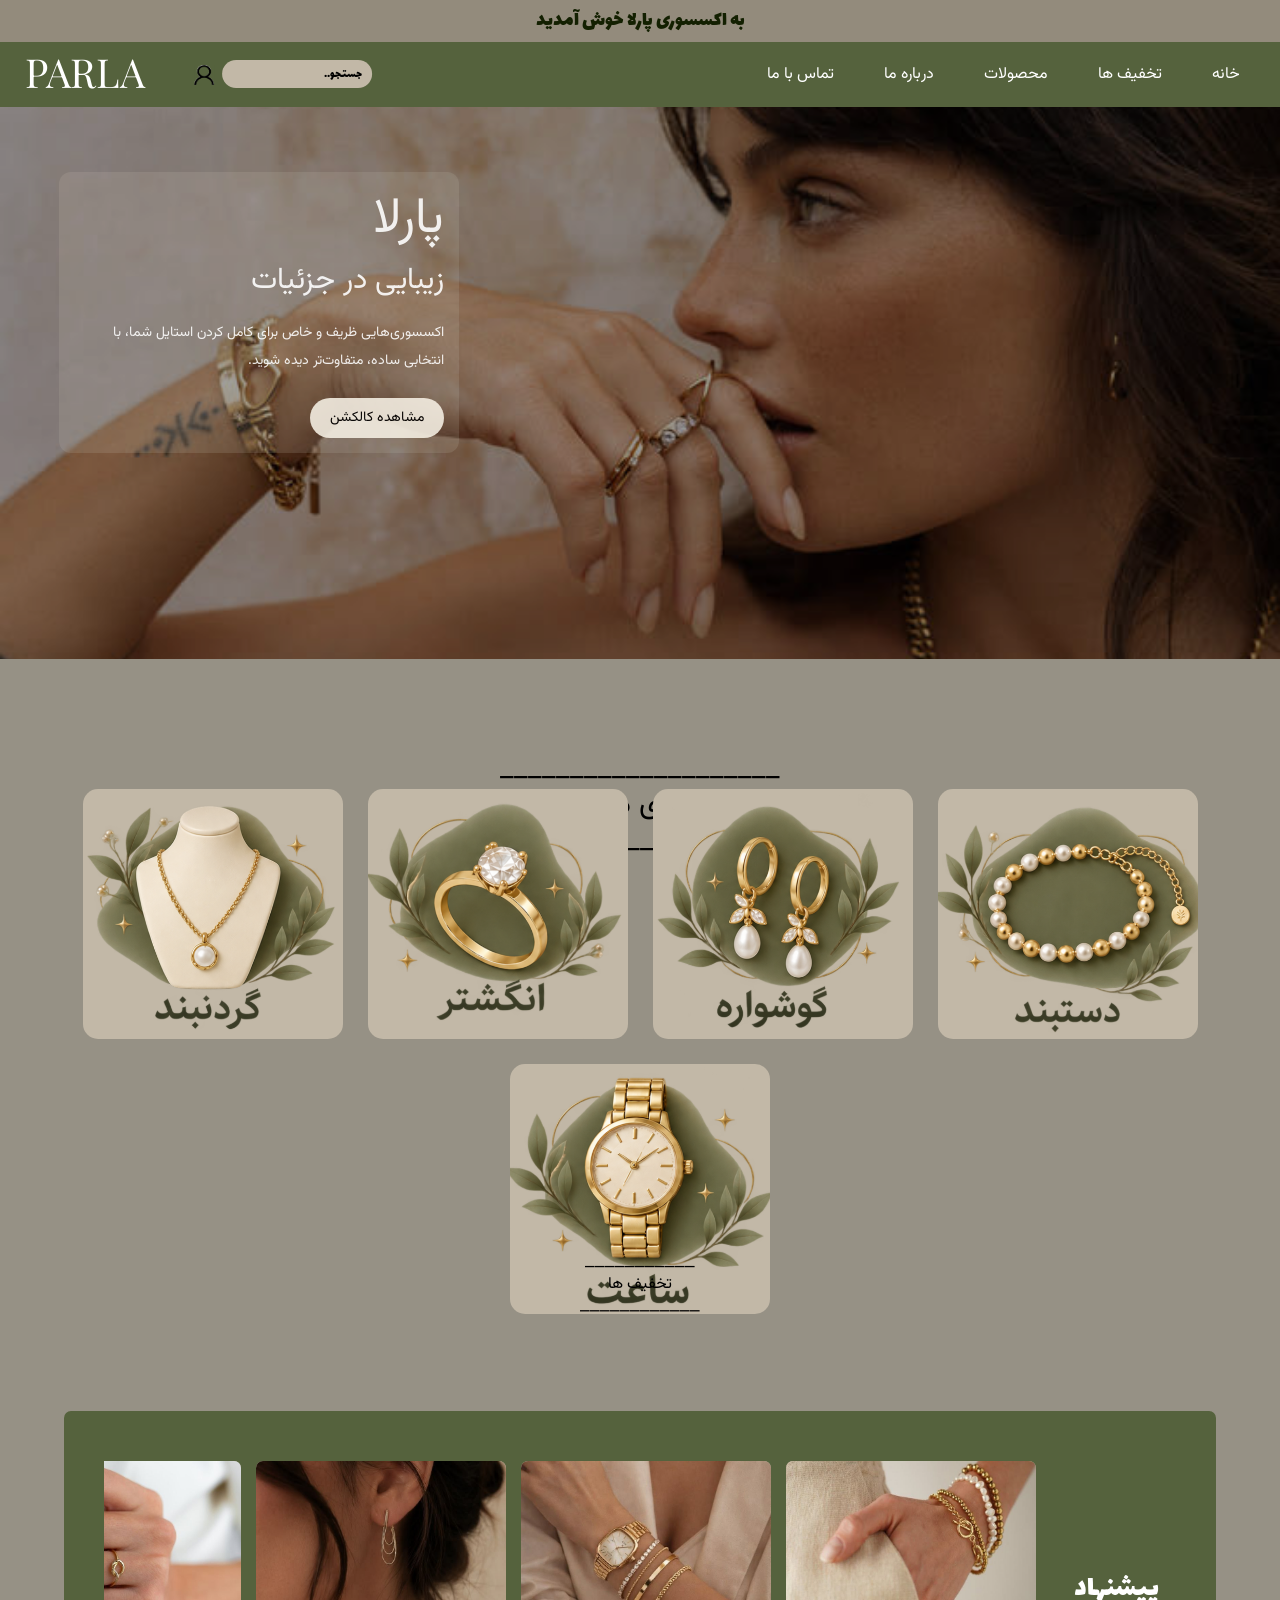
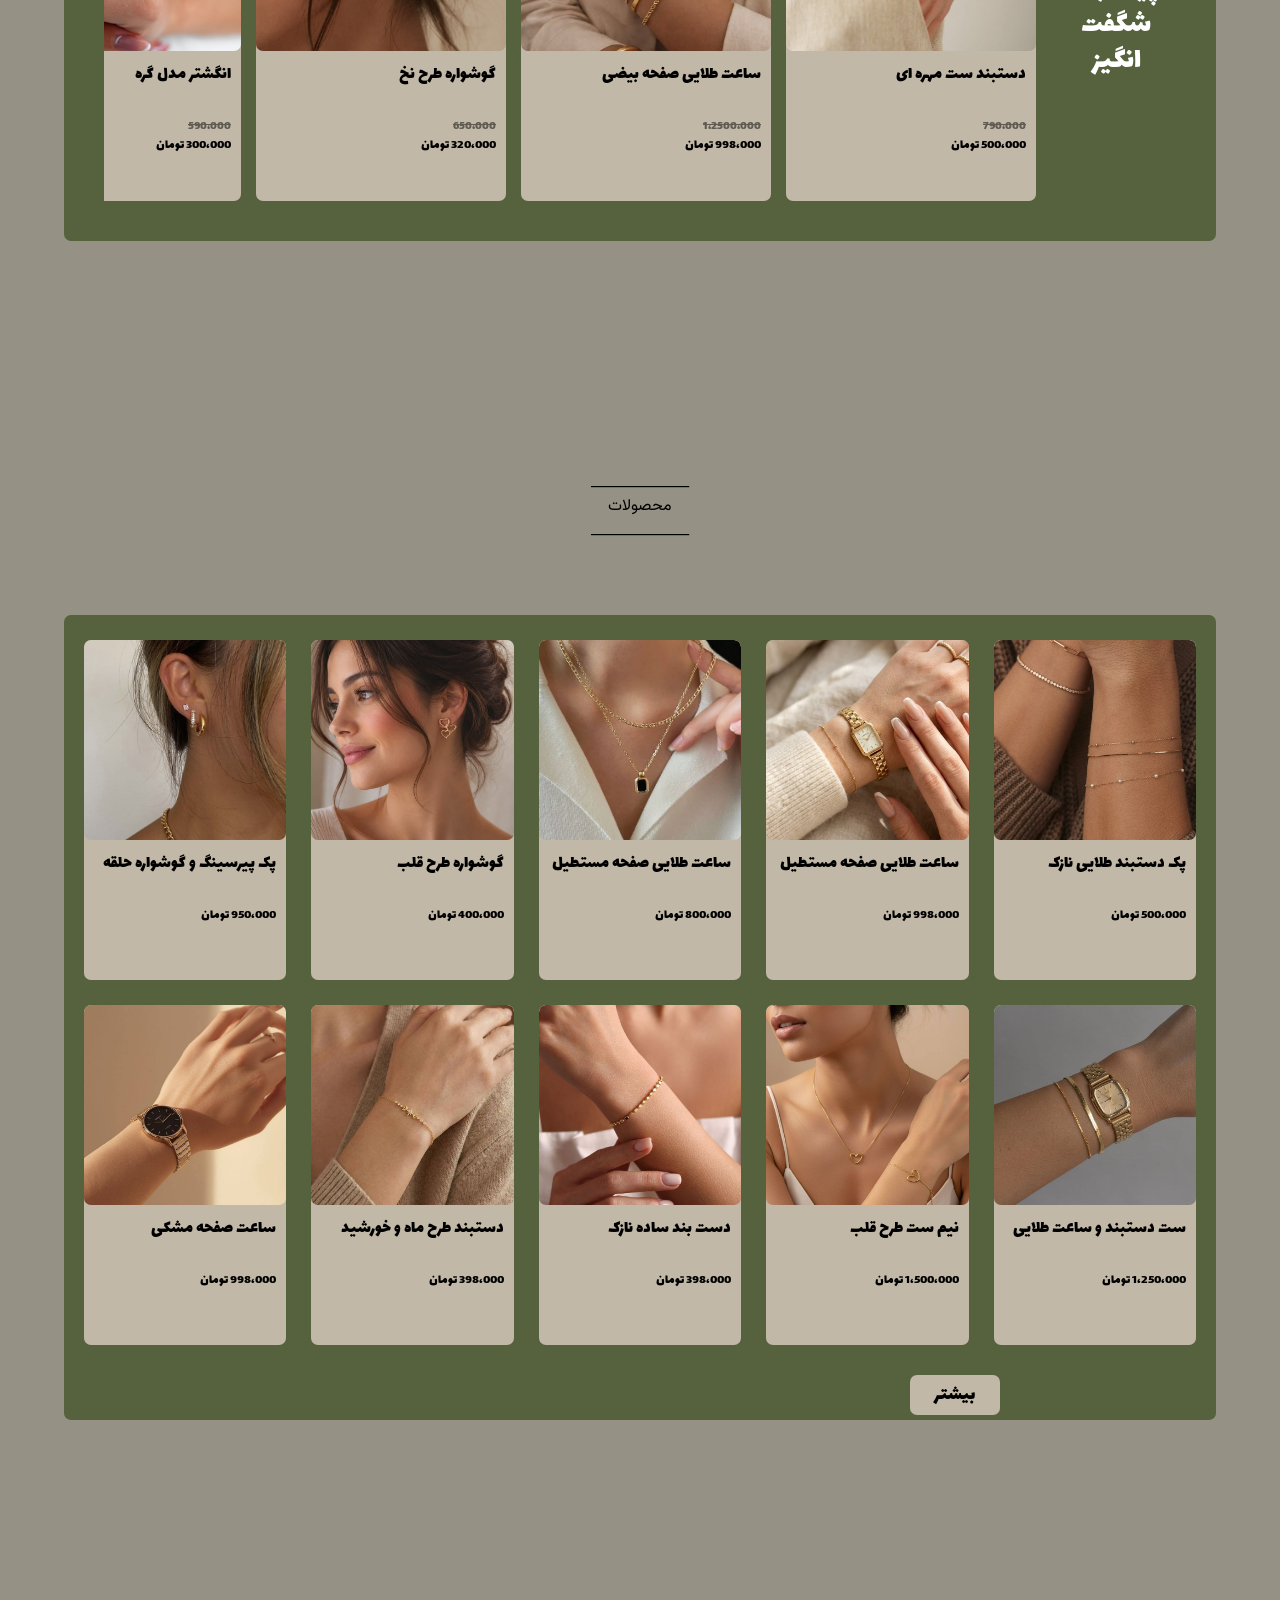
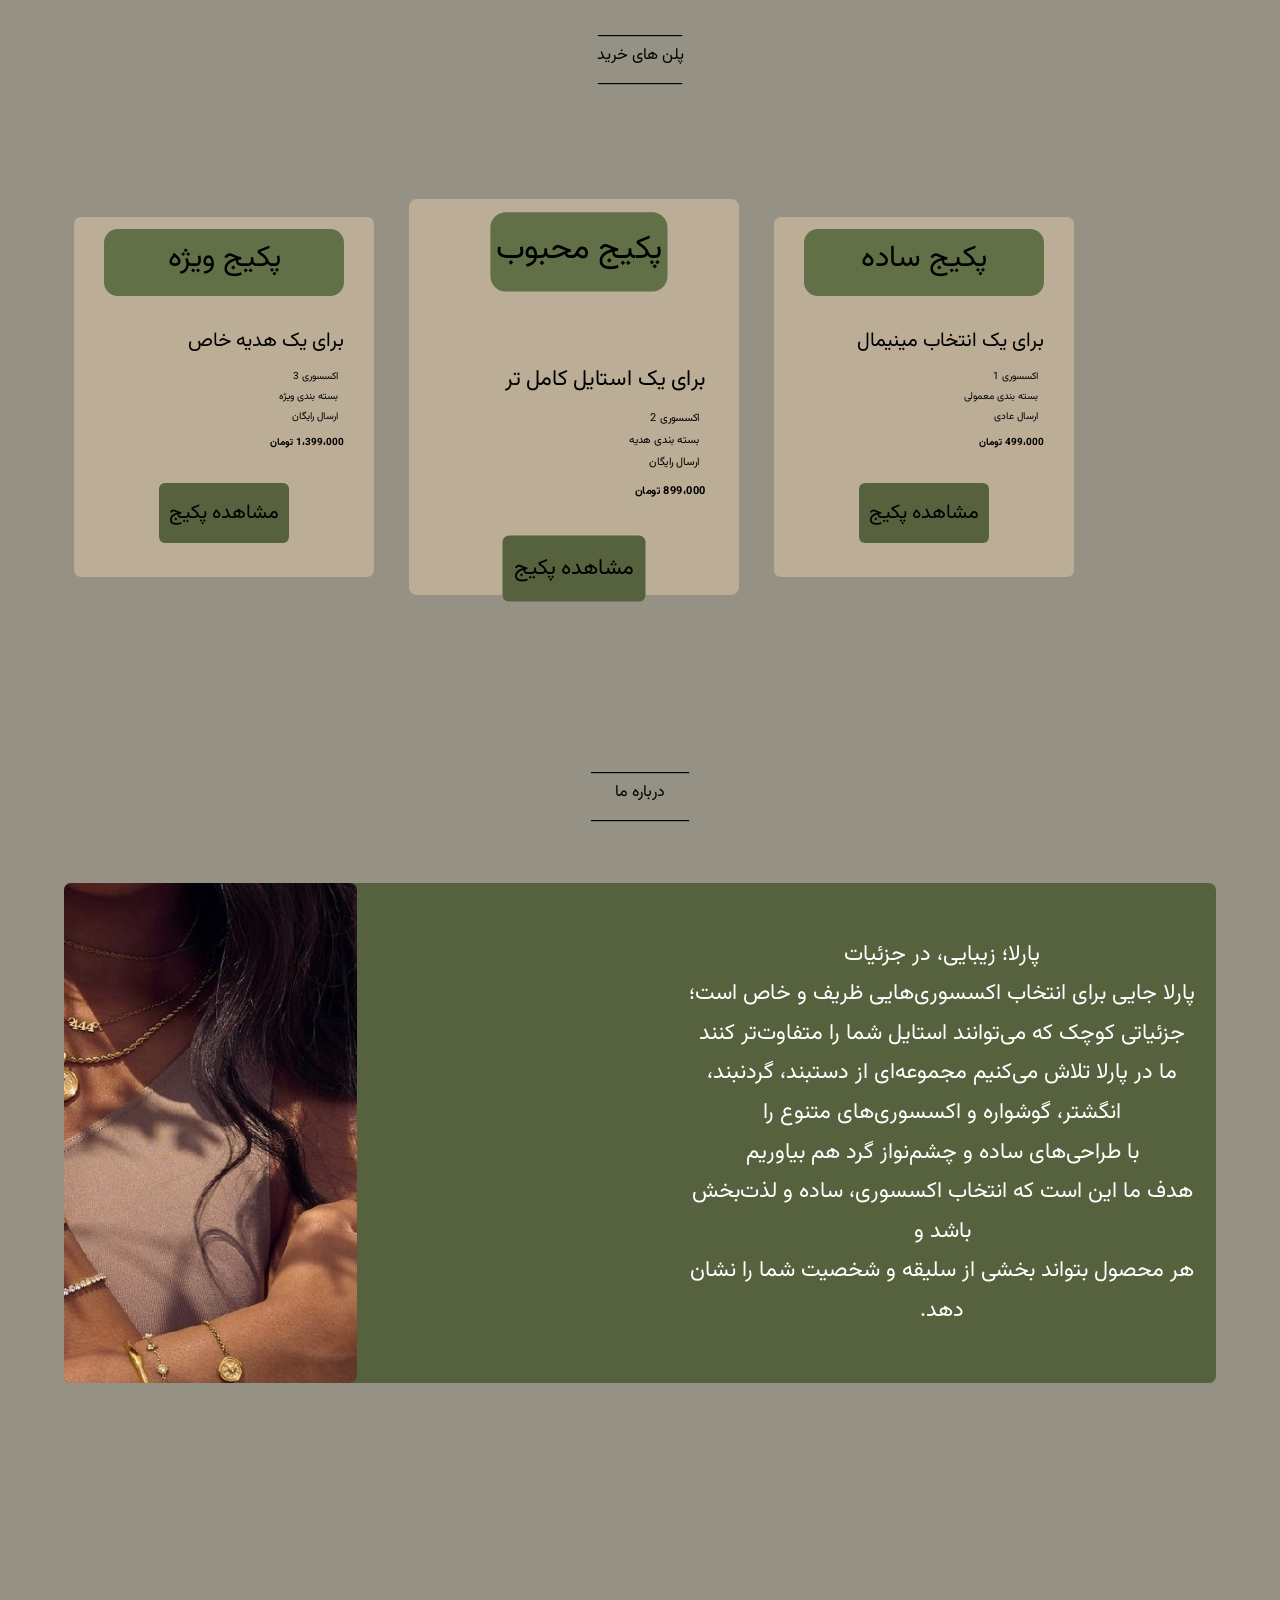
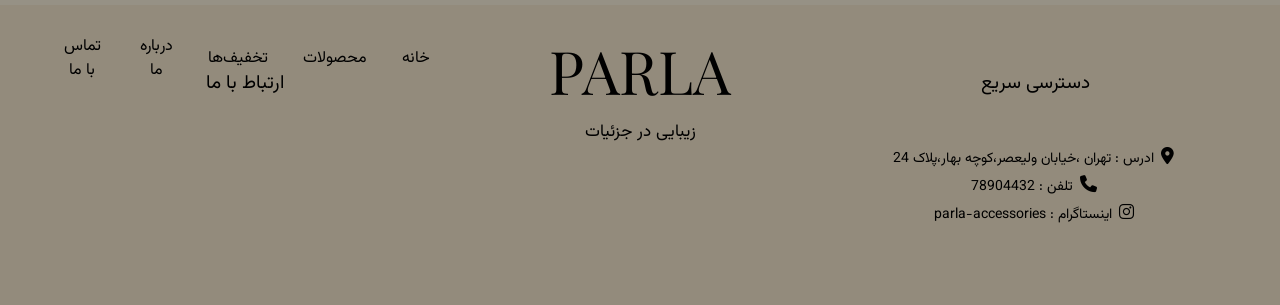
==== commit 77c86a60: "category converted to tailwind" ====
--- a/index.html
+++ b/index.html
@@ -78,46 +78,46 @@
 
 </section>
 <br>
-       <h1 class="product-categories">
+       <h1 class="text-center text-25 font-vazir font-normal mt-5  mb-17.5 -translate-y-7.5 xl:text-3xl xl:mt-17.5 xl:mb-0 xl:-translate-y-25 ">
        
        ____________________ <br> دسته بندی محصولات <br>____________________
     
     </h1>
 
-    <section  class="category">
-       
-       
-       <figure> 
-
-        <img src="image\dasband.png" alt="">
+    <section  class="grid grid-cols-4 gap-2 px-3.75 mt-12.5 mb-12.5 xl:flex xl:flex-wrap xl:justify-center xl:items-center xl:gap-6.25 xl:p-2.5 xl:mt-5 xl:mb-0 xl:h-125 xl:-translate-y-50 ">
+       
+       
+       <figure class="bg-taupe-light rounded-2xl text-center cursor-pointer hover:scale-102"> 
+
+        <img class="w-full aspect-square object-cover rounded-sm xl:w-65 xl:h-62.5 xl:aspect-auto xl:rounded-none" src="image\dasband.png" alt="">
         
 
        </figure> 
 
-       <figure>
-
-        <img src="image\goshvar.png" alt="">
+       <figure class="bg-taupe-light rounded-2xl text-center cursor-pointer hover:scale-102">
+
+        <img class="w-full aspect-square object-cover rounded-sm xl:w-65 xl:h-62.5 xl:aspect-auto xl:rounded-none" src="image\goshvar.png" alt="">
         
 
        </figure>
        
-       <figure>
-
-        <img src="image\angosht.png" alt="">
+       <figure class="bg-taupe-light rounded-2xl text-center cursor-pointer hover:scale-102">
+
+        <img class="w-full aspect-square object-cover rounded-sm xl:w-65 xl:h-62.5 xl:aspect-auto xl:rounded-none" src="image\angosht.png" alt="">
         
 
        </figure>
        
-       <figure>
-
-        <img src="image\gardan.png" alt="">
+       <figure class="bg-taupe-light rounded-2xl text-center cursor-pointer hover:scale-102">
+
+        <img class="w-full aspect-square object-cover rounded-sm xl:w-65 xl:h-62.5 xl:aspect-auto xl:rounded-none" src="image\gardan.png" alt="">
         
 
        </figure> 
 
-       <figure class="img-mobile">
-
-        <img src="image\saat.png" alt="">
+       <figure class="hidden xl:block">
+
+        <img class="w-full aspect-square object-cover rounded-sm xl:w-65 xl:h-62.5 xl:aspect-auto xl:rounded-none" src="image\saat.png" alt="">
         
 
        </figure> 
--- a/styles/style.css
+++ b/styles/style.css
@@ -56,50 +56,6 @@
 
 
 
-
-
-.category {
-    padding-top: 0;
-    display: flex;
-    justify-content: center;
-    align-items: center;
-    gap: 25px;
-    margin-bottom: 0;
-    padding: 10px;
-    flex-wrap: wrap;
-    transition:  0.5s ease;
-    height: 200px;
-    transform: translateY(-50px);
-    
-    
-
-}
-
-.category :hover {
-     
-     transform: scale(1.02);
-}
-
-.category img {
-   
-    
-    width: 320px;
-    height: 270px;
-    object-fit: cover;
-    
-    
-}
-.product-categories {
-    text-align: center;
-    margin-top: 100px;
-    font-weight: 10px;
-    font-family: var(--font-vazirmatn);
-    font-weight: 400;
-    
-}
-    
-
-
 figure {
     margin: 0;
     text-align: center;
@@ -717,36 +673,6 @@
 
    
 
-    .category {
-        display: flex;
-        grid-template-columns: repeat(2 , 100px);
-        height: 2px;
-        padding: 5px 15px;
-        margin-top: 50px;
-        
-        gap: 20px;
-        margin-bottom: 190px;
-        
-       
-        
-        
-    }
-
-    .img-mobile {
-        display: none;
-    }
-
-    .category img {
-        width:80px ;
-        height:80px ;
-        object-fit: cover;
-        gap: 20px;
-        margin: 0px;
-        border-radius: 3px;
-        
-
-    }
-
     figure {
         margin: 0;
         text-align: center;
@@ -758,18 +684,6 @@
         margin-bottom: 0;
         font-size: 15px;
     } 
-
-
-     .product-categories {
-        grid-column: 1 / -1;
-       transform: translateY(-30px);
-       margin-top: 20px;
-       margin-bottom: 70px;
-        font-size: 25px;
-        font-family: var(--font-vazirmatn);
-        font-weight: 400;
-        
-    }
 
 
     .off {
@@ -1270,55 +1184,6 @@
 
 
 
-
-
-.category {
-    padding-top: 0;
-    display: flex;
-    justify-content: center;
-    align-items: center;
-    gap: 25px;
-    margin-top: 20px;
-    padding: 10px;
-    flex-wrap: wrap;
-    transition:  0.5s ease;
-    height: 500px;
-    transform: translateY(-200px);
-    
-
-}
-
-.category :hover {
-     
-     transform: scale(1.02);
-}
-
-.category img {
-   
-    
-    width: 260px;
-    height: 250px;
-    object-fit: cover;
-    
-    
-}
-
-.img-mobile {
-    display: block;
-}
-
- 
-.product-categories {
-    text-align: center;
-    margin-top: 70px;
-    font-weight: 10px;
-    font-family: var(--font-vazirmatn);
-    font-weight: 400;
-    transform: translateY(-100px);
-}
-    
-
-
 figure {
     margin: 0;
     text-align: center;
--- a/src/output.css
+++ b/src/output.css
@@ -25,7 +25,9 @@
     --text-3xl--line-height: calc(2.25 / 1.875);
     --font-weight-normal: 400;
     --leading-loose: 2;
+    --radius-sm: 0.25rem;
     --radius-xl: 0.75rem;
+    --radius-2xl: 1rem;
     --default-transition-duration: 150ms;
     --default-transition-timing-function: cubic-bezier(0.4, 0, 0.2, 1);
     --default-font-family: var(--font-sans);
@@ -44,6 +46,7 @@
     --font-vazir: "Vazirmatn", sans-serif;
     --font-playfair: "Playfair Display", serif;
     --text-tiny: 10px;
+    --text-25: 25px;
     --text-display: 40px;
     --text-hero-title: 50px;
   }
@@ -236,6 +239,9 @@
   .mt-2\.75 {
     margin-top: calc(var(--spacing) * 2.75);
   }
+  .mt-5 {
+    margin-top: calc(var(--spacing) * 5);
+  }
   .mt-12 {
     margin-top: calc(var(--spacing) * 12);
   }
@@ -257,12 +263,45 @@
   .mb-2 {
     margin-bottom: calc(var(--spacing) * 2);
   }
+  .mb-12 {
+    margin-bottom: calc(var(--spacing) * 12);
+  }
+  .mb-12\.5 {
+    margin-bottom: calc(var(--spacing) * 12.5);
+  }
+  .mb-17 {
+    margin-bottom: calc(var(--spacing) * 17);
+  }
+  .mb-17\.5 {
+    margin-bottom: calc(var(--spacing) * 17.5);
+  }
+  .mb-47 {
+    margin-bottom: calc(var(--spacing) * 47);
+  }
+  .mb-47\.5 {
+    margin-bottom: calc(var(--spacing) * 47.5);
+  }
   .flex {
     display: flex;
   }
+  .grid {
+    display: grid;
+  }
+  .hidden {
+    display: none;
+  }
   .table {
     display: table;
   }
+  .aspect-square {
+    aspect-ratio: 1 / 1;
+  }
+  .h-0 {
+    height: 0px;
+  }
+  .h-0\.5 {
+    height: calc(var(--spacing) * 0.5);
+  }
   .h-5 {
     height: calc(var(--spacing) * 5);
   }
@@ -272,6 +311,9 @@
   .h-7\.5 {
     height: calc(var(--spacing) * 7.5);
   }
+  .h-20 {
+    height: calc(var(--spacing) * 20);
+  }
   .h-107 {
     height: calc(var(--spacing) * 107);
   }
@@ -286,6 +328,9 @@
   }
   .w-5 {
     width: calc(var(--spacing) * 5);
+  }
+  .w-20 {
+    width: calc(var(--spacing) * 20);
   }
   .w-27 {
     width: calc(var(--spacing) * 27);
@@ -313,6 +358,22 @@
     --tw-translate-y: calc(var(--spacing) * -0.75);
     translate: var(--tw-translate-x) var(--tw-translate-y);
   }
+  .-translate-y-7 {
+    --tw-translate-y: calc(var(--spacing) * -7);
+    translate: var(--tw-translate-x) var(--tw-translate-y);
+  }
+  .-translate-y-7\.5 {
+    --tw-translate-y: calc(var(--spacing) * -7.5);
+    translate: var(--tw-translate-x) var(--tw-translate-y);
+  }
+  .-translate-y-12 {
+    --tw-translate-y: calc(var(--spacing) * -12);
+    translate: var(--tw-translate-x) var(--tw-translate-y);
+  }
+  .-translate-y-12\.5 {
+    --tw-translate-y: calc(var(--spacing) * -12.5);
+    translate: var(--tw-translate-x) var(--tw-translate-y);
+  }
   .transform {
     transform: var(--tw-rotate-x,) var(--tw-rotate-y,) var(--tw-rotate-z,) var(--tw-skew-x,) var(--tw-skew-y,);
   }
@@ -322,6 +383,9 @@
   .resize {
     resize: both;
   }
+  .grid-cols-4 {
+    grid-template-columns: repeat(4, minmax(0, 1fr));
+  }
   .flex-col {
     flex-direction: column;
   }
@@ -358,14 +422,23 @@
   .gap-2\.5 {
     gap: calc(var(--spacing) * 2.5);
   }
+  .gap-5 {
+    gap: calc(var(--spacing) * 5);
+  }
   .overflow-hidden {
     overflow: hidden;
   }
   .overflow-x-hidden {
     overflow-x: hidden;
   }
+  .rounded-2xl {
+    border-radius: var(--radius-2xl);
+  }
   .rounded-full {
     border-radius: calc(infinity * 1px);
+  }
+  .rounded-sm {
+    border-radius: var(--radius-sm);
   }
   .rounded-xl {
     border-radius: var(--radius-xl);
@@ -466,6 +539,9 @@
   .text-xs {
     font-size: var(--text-xs);
     line-height: var(--tw-leading, var(--text-xs--line-height));
+  }
+  .text-25 {
+    font-size: var(--text-25);
   }
   .text-\[15px\] {
     font-size: 15px;
@@ -528,6 +604,12 @@
     transition-duration: var(--tw-duration, var(--default-transition-duration));
   }
   @media (hover: hover) {
+    .hover\:scale-102:hover {
+      --tw-scale-x: 102%;
+      --tw-scale-y: 102%;
+      --tw-scale-z: 102%;
+      scale: var(--tw-scale-x) var(--tw-scale-y);
+    }
     .hover\:bg-hero-btn-hover:hover {
       background-color: var(--color-hero-btn-hover);
     }
@@ -554,21 +636,45 @@
     .xl\:m-0 {
       margin: 0px;
     }
+    .xl\:mt-5 {
+      margin-top: calc(var(--spacing) * 5);
+    }
     .xl\:mt-5\.75 {
       margin-top: calc(var(--spacing) * 5.75);
     }
+    .xl\:mt-17\.5 {
+      margin-top: calc(var(--spacing) * 17.5);
+    }
+    .xl\:mb-0 {
+      margin-bottom: 0px;
+    }
     .xl\:mb-2\.5 {
       margin-bottom: calc(var(--spacing) * 2.5);
     }
     .xl\:mb-5 {
       margin-bottom: calc(var(--spacing) * 5);
     }
+    .xl\:block {
+      display: block;
+    }
+    .xl\:flex {
+      display: flex;
+    }
+    .xl\:aspect-auto {
+      aspect-ratio: auto;
+    }
     .xl\:h-1\/2 {
       height: calc(1 / 2 * 100%);
     }
     .xl\:h-16\.25 {
       height: calc(var(--spacing) * 16.25);
     }
+    .xl\:h-62\.5 {
+      height: calc(var(--spacing) * 62.5);
+    }
+    .xl\:h-125 {
+      height: calc(var(--spacing) * 125);
+    }
     .xl\:h-162\.5 {
       height: calc(var(--spacing) * 162.5);
     }
@@ -577,6 +683,9 @@
     }
     .xl\:w-37\.5 {
       width: calc(var(--spacing) * 37.5);
+    }
+    .xl\:w-65 {
+      width: calc(var(--spacing) * 65);
     }
     .xl\:w-100 {
       width: calc(var(--spacing) * 100);
@@ -596,17 +705,43 @@
       --tw-translate-y: calc(var(--spacing) * -0.5);
       translate: var(--tw-translate-x) var(--tw-translate-y);
     }
+    .xl\:-translate-y-25 {
+      --tw-translate-y: calc(var(--spacing) * -25);
+      translate: var(--tw-translate-x) var(--tw-translate-y);
+    }
+    .xl\:-translate-y-50 {
+      --tw-translate-y: calc(var(--spacing) * -50);
+      translate: var(--tw-translate-x) var(--tw-translate-y);
+    }
+    .xl\:flex-wrap {
+      flex-wrap: wrap;
+    }
+    .xl\:items-center {
+      align-items: center;
+    }
+    .xl\:justify-center {
+      justify-content: center;
+    }
     .xl\:gap-2 {
       gap: calc(var(--spacing) * 2);
     }
+    .xl\:gap-6\.25 {
+      gap: calc(var(--spacing) * 6.25);
+    }
     .xl\:gap-12\.5 {
       gap: calc(var(--spacing) * 12.5);
     }
+    .xl\:rounded-none {
+      border-radius: 0;
+    }
     .xl\:bg-olive {
       background-color: var(--color-olive);
     }
     .xl\:p-0 {
       padding: 0px;
+    }
+    .xl\:p-2\.5 {
+      padding: calc(var(--spacing) * 2.5);
     }
     .xl\:px-5 {
       padding-inline: calc(var(--spacing) * 5);
@@ -763,6 +898,21 @@
 @property --tw-drop-shadow-size {
   syntax: "*";
   inherits: false;
+}
+@property --tw-scale-x {
+  syntax: "*";
+  inherits: false;
+  initial-value: 1;
+}
+@property --tw-scale-y {
+  syntax: "*";
+  inherits: false;
+  initial-value: 1;
+}
+@property --tw-scale-z {
+  syntax: "*";
+  inherits: false;
+  initial-value: 1;
 }
 @layer properties {
   @supports ((-webkit-hyphens: none) and (not (margin-trim: inline))) or ((-moz-orient: inline) and (not (color:rgb(from red r g b)))) {
@@ -792,6 +942,9 @@
       --tw-drop-shadow-color: initial;
       --tw-drop-shadow-alpha: 100%;
       --tw-drop-shadow-size: initial;
-    }
-  }
-}
+      --tw-scale-x: 1;
+      --tw-scale-y: 1;
+      --tw-scale-z: 1;
+    }
+  }
+}
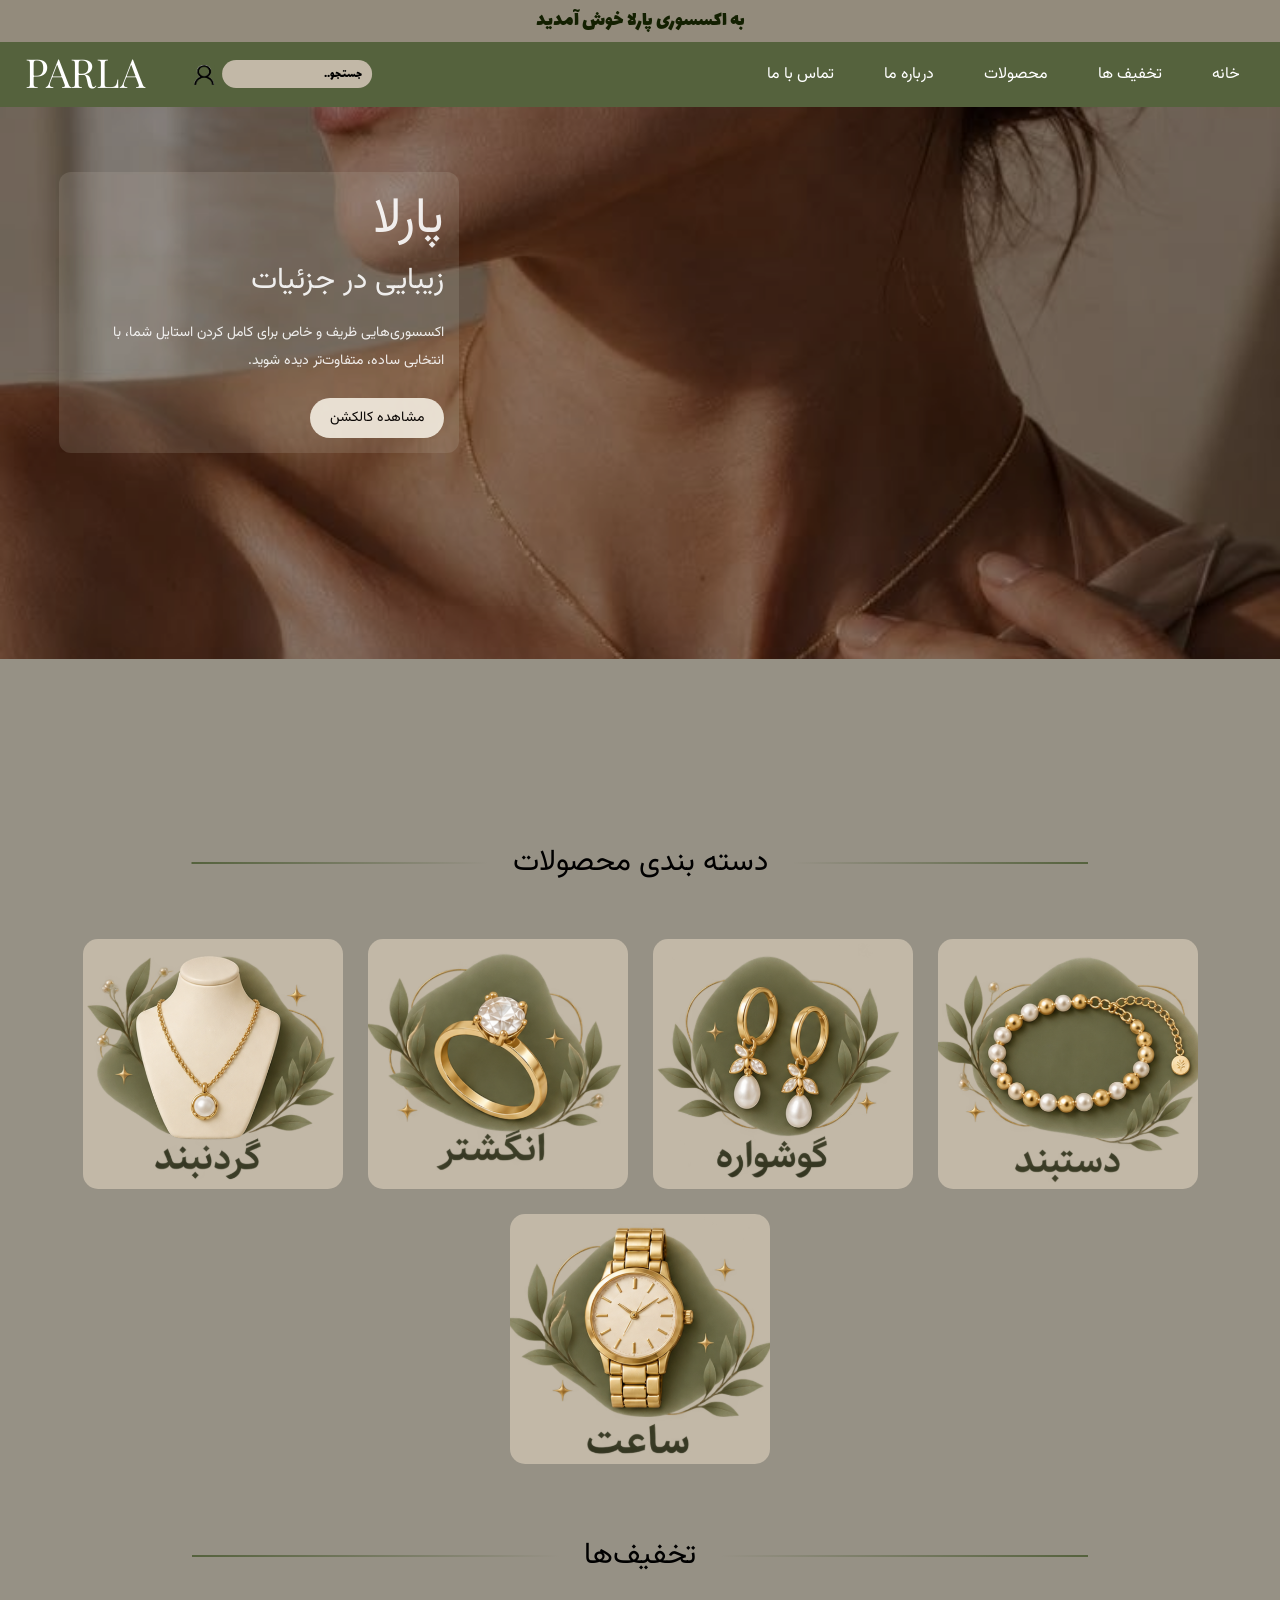
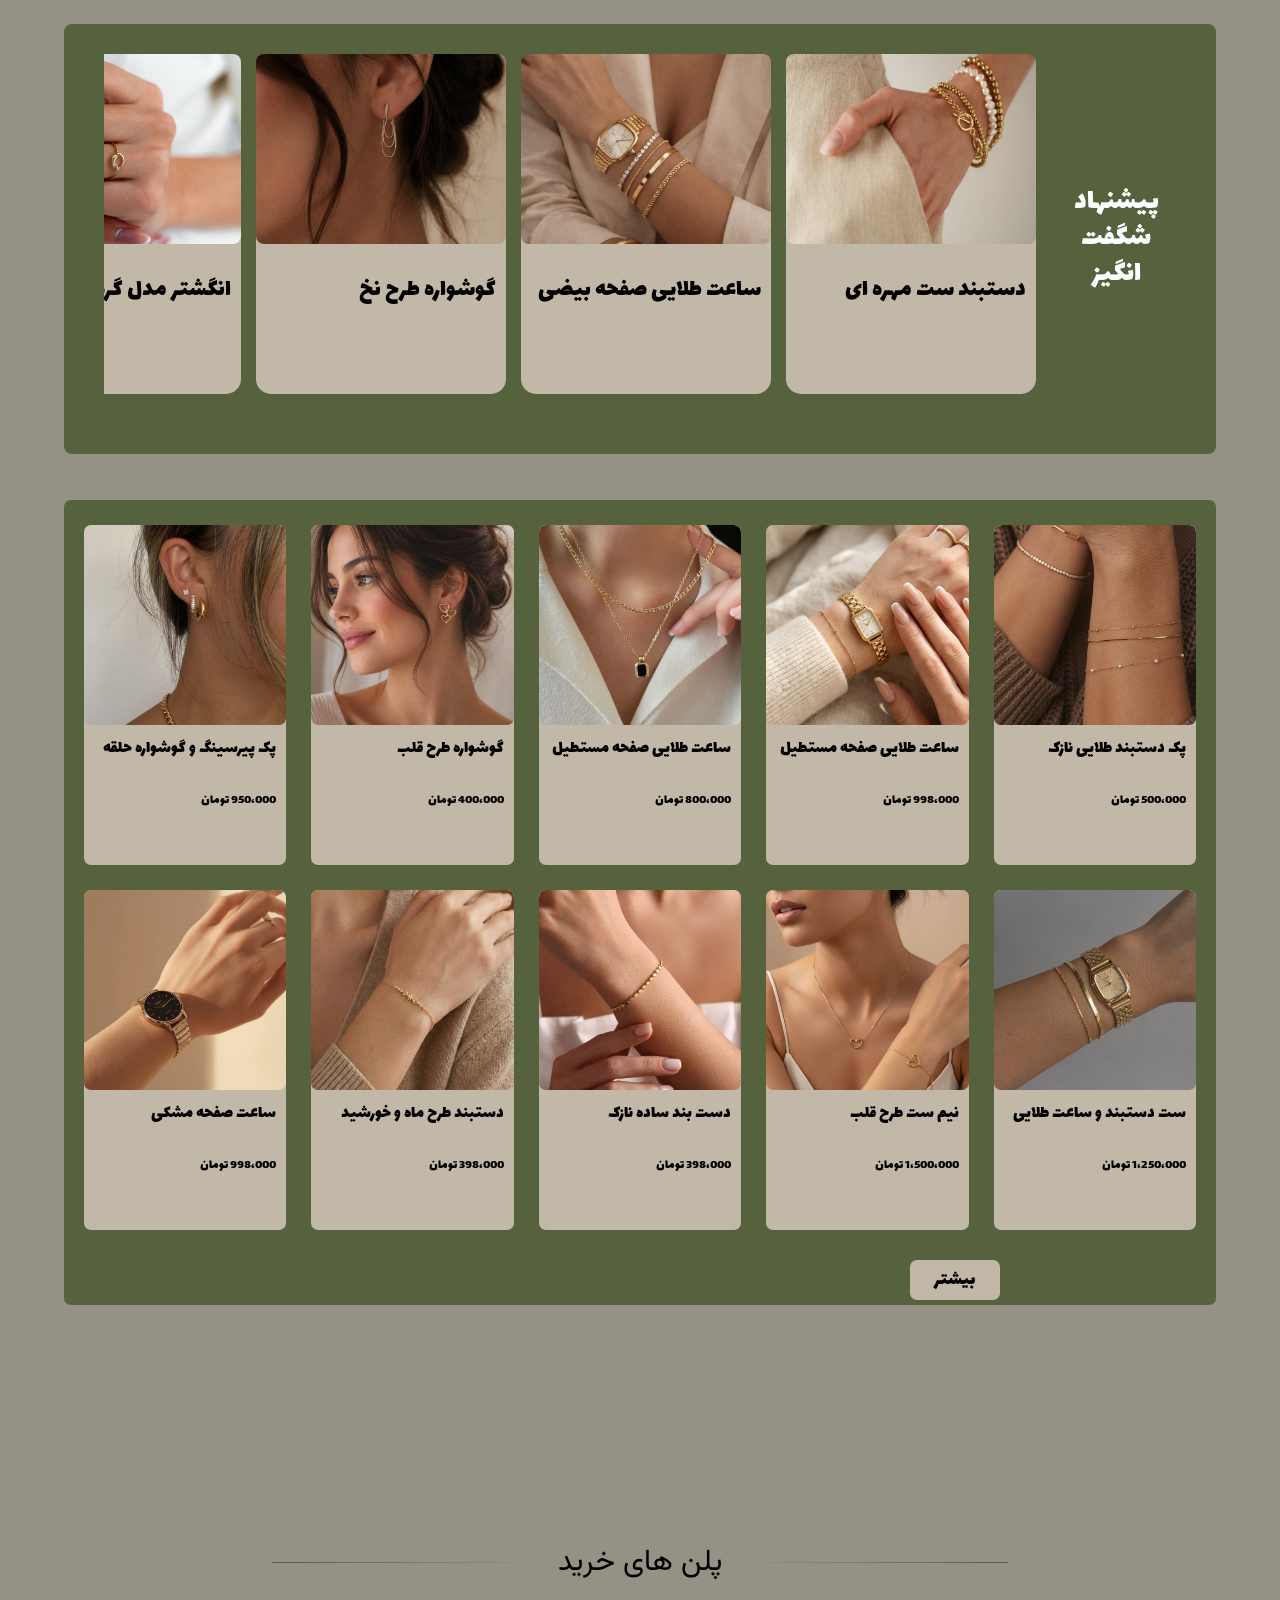
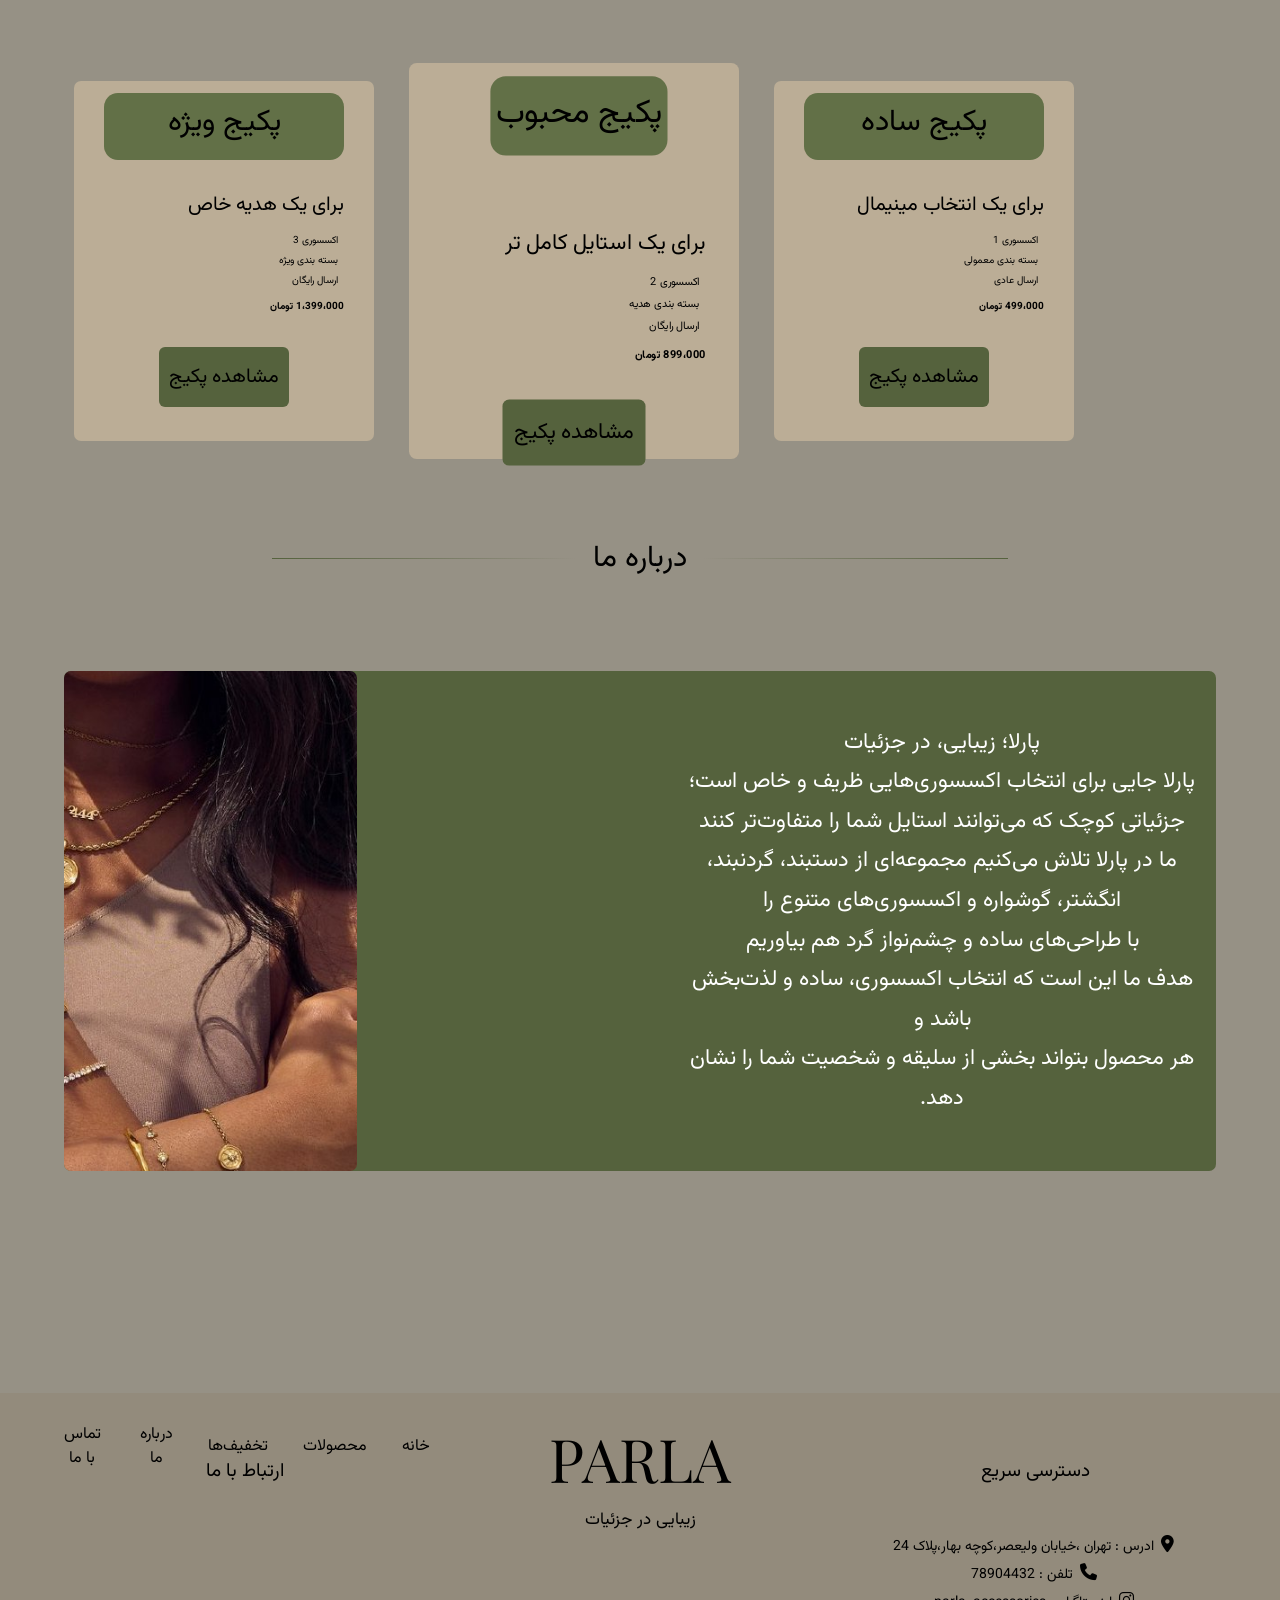
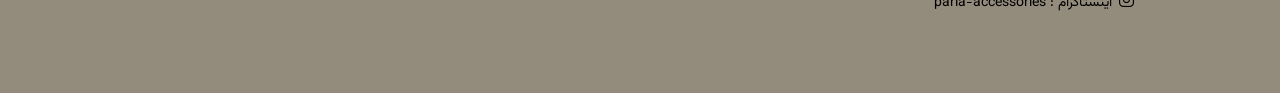
==== commit 81e0b0df: "off converted to tailwind" ====
--- a/index.html
+++ b/index.html
@@ -77,14 +77,15 @@
 
 
 </section>
+
 <br>
-       <h1 class="text-center text-25 font-vazir font-normal mt-5  mb-17.5 -translate-y-7.5 xl:text-3xl xl:mt-17.5 xl:mb-0 xl:-translate-y-25 ">
-       
-       ____________________ <br> دسته بندی محصولات <br>____________________
-    
-    </h1>
-
-    <section  class="grid grid-cols-4 gap-2 px-3.75 mt-12.5 mb-12.5 xl:flex xl:flex-wrap xl:justify-center xl:items-center xl:gap-6.25 xl:p-2.5 xl:mt-5 xl:mb-0 xl:h-125 xl:-translate-y-50 ">
+  <h2 class="flex items-center gap-3 w-full max-w-sm mx-auto px-4 mt-10 mb-6 xl:gap-6 xl:max-w-4xl xl:px-0 xl:mt-16 xl:mb-12">
+     <span class="h-px flex-1 bg-linear-to-r from-transparent to-olive xl:h-0.5"></span>
+     <span class="font-vazir text-xl whitespace-nowrap xl:text-3xl">دسته بندی محصولات</span>
+     <span class="h-px flex-1 bg-linear-to-r from-transparent to-olive -scale-x-100 xl:h-0.5"></span>
+  </h2>
+
+    <section  class="grid grid-cols-4 gap-2 px-3.75 mt-12.5 mb-12.5 xl:flex xl:flex-wrap xl:justify-center xl:items-center xl:gap-6.25 xl:p-2.5 xl:mt-0 xl:mb-0">
        
        
        <figure class="bg-taupe-light rounded-2xl text-center cursor-pointer hover:scale-102"> 
@@ -130,140 +131,114 @@
         
         
     </section> 
-
-      
-       <h1 class="product-categories-off" id="off">
-        
-       
-         ⎯⎯⎯⎯⎯⎯⎯⎯⎯⎯⎯ <br> تخفیف ها  <br> ⎽⎽⎽⎽⎽⎽⎽⎽⎽⎽⎽⎽ 
-    
-    </h1>
-
-
-    <section class="off">
-
-        <p class="titr">پیشنهاد <br> شگفت انگیز
-        </p>
-        
-        
-        
-        
-        <p class="mobile-text">شگفت انگیز <br> </p>
-        
-     <div class="off-products">
-
-        <figure class="product-off">
-
-        <img src="image\p1-bracelet.jpg" alt="" class="img-o">
-        <figcaption class="p-o">  دستبند ست مهره ای</figcaption>
-         
-        <p class="price">
-            <del class="old-price">790،000 </del>
-            <br>
-            <span class="new-price">500،000 تومان</span>
-        </p>
-
-        
-        </figure>
-
-        <figure class="product-off">
-
-            <img src="image\p2-watch.jpg" alt="" class="img-o">
-            <figcaption class="p-o">ساعت طلایی صفحه بیضی</figcaption>
-
-            <p class="price">
-                <del class="old-price">1،2500،000</del>
-                <br>
-                <span class="new-price">998،000 تومان</span>
-            </p>
-        </figure>
-
-       <figure class="product-off">
-
-            <img src="image\p3-earrings.jpg" alt="" class="img-o">
-            
-            <figcaption class="p-o">گوشواره طرح نخ</figcaption>
-            <p class="price">
-                <del class="old-price">650،000</del>
-                <br>
-                <span class="new-price">320،000 تومان</span>
-            </p>
-        </figure>
-
-
-        <figure class="product-off">
-
-            <img src="image\p4-ring.jpg" alt="" class="img-o">
-            <figcaption class="p-o">انگشتر مدل گره</figcaption>
-            <p class="price">
-                <del class="old-price">590،000</del>
-                <br>
-                <span class="new-price">300،000 تومان</span>
-            </p>
-        </figure>
-
-
-        <figure class="product-off">
-
-            <img src="image\m9.jpg" alt="" class="img-o">
-            
-            <figcaption class="p-o">گوشواره طرح نخ</figcaption>
-            <p class="price">
-                <del class="old-price">650،000</del>
-                <br>
-                <span class="new-price">320،000 تومان</span>
-            </p>
-        </figure>
-
-
-         <figure class="product-off">
-
-            <img src="image\m10.jpg" alt="" class="img-o">
-            
-            <figcaption class="p-o">گوشواره طرح نخ</figcaption>
-            <p class="price">
-                <del class="old-price">650،000</del>
-                <br>
-                <span class="new-price">320،000 تومان</span>
-            </p>
-        </figure>
-
-
-        <figure class="product-off">
-
-            <img src="image\p7.jpg" alt="" class="img-o">
-            
-            <figcaption class="p-o">گوشواره طرح نخ</figcaption>
-            <p class="price">
-                <del class="old-price">650،000</del>
-                <br>
-                <span class="new-price">320،000 تومان</span>
-            </p>
-        </figure>
-
-          <figure class="product-off">
-
-            <img src="image\p7.jpg" alt="" class="img-o">
-            
-            <figcaption class="p-o">گوشواره طرح نخ</figcaption>
-            <p class="price">
-                <del class="old-price">650،000</del>
-                <br>
-                <span class="new-price">320،000 تومان</span>
-            </p>
-        </figure>
-
-     </div>  
-     
-    </section>
-
-    <h1 class="titr2" id="product">
-    ______________ <br>
-        محصولات  <br>______________
-    </h1>
-
-    
-    <br><br><br>
+<h2 id="off" class="flex items-center gap-3 w-full max-w-sm mx-auto px-4 mt-10 mb-6 xl:gap-6 xl:max-w-4xl xl:px-0 xl:mt-16 xl:mb-12">
+   <span class="h-px flex-1 bg-linear-to-r from-transparent to-olive xl:h-0.5"></span>
+   <span class="font-vazir text-xl whitespace-nowrap xl:text-3xl">تخفیف‌ها</span>
+   <span class="h-px flex-1 bg-linear-to-r from-transparent to-olive -scale-x-100 xl:h-0.5"></span>
+</h2>
+
+<section class="flex items-start justify-start gap-2.5 w-[90%] h-100 mx-auto my-12.5 p-2.5 text-25 text-white bg-olive rounded-lg overflow-hidden xl:items-center xl:justify-center xl:h-107.5 xl:p-7.5 xl:text-base">
+
+    <p class="hidden xl:block w-30 text-center text-3xl leading-[1.2] text-white">پیشنهاد <br> شگفت انگیز</p>
+
+    <p class="relative top-27.5 px-5 py-2.5 text-center text-3xl xl:hidden">شگفت انگیز</p>
+
+    <div class="flex flex-row gap-3.75 w-full p-2.5 pt-7.5 overflow-x-auto overflow-y-hidden scroll-smooth [scrollbar-width:thin] [scrollbar-color:var(--color-taupe-dark)_var(--color-taupe-light)] xl:w-[calc(100%_-_150px)] xl:-translate-y-5">
+
+        <figure class="flex-none basis-47.5 h-74.75 mt-5 bg-taupe-light text-black rounded-lg xl:basis-62.5 xl:h-85 xl:mt-10 xl:-translate-y-1.25">
+            <img class="w-full h-47.5 object-cover rounded-lg" src="image/p1-bracelet.jpg" alt="">
+            <figcaption class="h-15 p-2.5 text-right text-lg">دستبند ست مهره ای</figcaption>
+            <p class="p-2.5 text-right leading-[0.7] xl:py-1.25 xl:leading-[1.2]">
+                <del class="text-xs opacity-50">790،000</del>
+                <br>
+                <span class="text-xs xl:text-13">500،000 تومان</span>
+            </p>
+        </figure>
+
+        <figure class="flex-none basis-47.5 h-74.75 mt-5 bg-taupe-light text-black rounded-lg xl:basis-62.5 xl:h-85 xl:mt-10 xl:-translate-y-1.25">
+            <img class="w-full h-47.5 object-cover rounded-lg" src="image/p2-watch.jpg" alt="">
+            <figcaption class="h-15 p-2.5 text-right text-lg">ساعت طلایی صفحه بیضی</figcaption>
+            <p class="p-2.5 text-right leading-[0.7] xl:py-1.25 xl:leading-[1.2]">
+                <del class="text-xs opacity-50">1،2500،000</del>
+                <br>
+                <span class="text-xs xl:text-13">998،000 تومان</span>
+            </p>
+        </figure>
+
+        <figure class="flex-none basis-47.5 h-74.75 mt-5 bg-taupe-light text-black rounded-lg xl:basis-62.5 xl:h-85 xl:mt-10 xl:-translate-y-1.25">
+            <img class="w-full h-47.5 object-cover rounded-lg" src="image/p3-earrings.jpg" alt="">
+            <figcaption class="h-15 p-2.5 text-right text-lg">گوشواره طرح نخ</figcaption>
+            <p class="p-2.5 text-right leading-[0.7] xl:py-1.25 xl:leading-[1.2]">
+                <del class="text-xs opacity-50">650،000</del>
+                <br>
+                <span class="text-xs xl:text-13">320،000 تومان</span>
+            </p>
+        </figure>
+
+        <figure class="flex-none basis-47.5 h-74.75 mt-5 bg-taupe-light text-black rounded-lg xl:basis-62.5 xl:h-85 xl:mt-10 xl:-translate-y-1.25">
+            <img class="w-full h-47.5 object-cover rounded-lg" src="image/p4-ring.jpg" alt="">
+            <figcaption class="h-15 p-2.5 text-right text-lg">انگشتر مدل گره</figcaption>
+            <p class="p-2.5 text-right leading-[0.7] xl:py-1.25 xl:leading-[1.2]">
+                <del class="text-xs opacity-50">590،000</del>
+                <br>
+                <span class="text-xs xl:text-13">300،000 تومان</span>
+            </p>
+        </figure>
+
+        <figure class="flex-none basis-47.5 h-74.75 mt-5 bg-taupe-light text-black rounded-lg xl:basis-62.5 xl:h-85 xl:mt-10 xl:-translate-y-1.25">
+            <img class="w-full h-47.5 object-cover rounded-lg" src="image/m9.jpg" alt="">
+            <figcaption class="h-15 p-2.5 text-right text-lg">گوشواره طرح نخ</figcaption>
+            <p class="p-2.5 text-right leading-[0.7] xl:py-1.25 xl:leading-[1.2]">
+                <del class="text-xs opacity-50">650،000</del>
+                <br>
+                <span class="text-xs xl:text-13">320،000 تومان</span>
+            </p>
+        </figure>
+
+        <figure class="flex-none basis-47.5 h-74.75 mt-5 bg-taupe-light text-black rounded-lg xl:basis-62.5 xl:h-85 xl:mt-10 xl:-translate-y-1.25">
+            <img class="w-full h-47.5 object-cover rounded-lg" src="image/m10.jpg" alt="">
+            <figcaption class="h-15 p-2.5 text-right text-lg">گوشواره طرح نخ</figcaption>
+            <p class="p-2.5 text-right leading-[0.7] xl:py-1.25 xl:leading-[1.2]">
+                <del class="text-xs opacity-50">650،000</del>
+                <br>
+                <span class="text-xs xl:text-13">320،000 تومان</span>
+            </p>
+        </figure>
+
+        <figure class="flex-none basis-47.5 h-74.75 mt-5 bg-taupe-light text-black rounded-lg xl:basis-62.5 xl:h-85 xl:mt-10 xl:-translate-y-1.25">
+            <img class="w-full h-47.5 object-cover rounded-lg" src="image/p7.jpg" alt="">
+            <figcaption class="h-15 p-2.5 text-right text-lg">گوشواره طرح نخ</figcaption>
+            <p class="p-2.5 text-right leading-[0.7] xl:py-1.25 xl:leading-[1.2]">
+                <del class="text-xs opacity-50">650،000</del>
+                <br>
+                <span class="text-xs xl:text-13">320،000 تومان</span>
+            </p>
+        </figure>
+
+        <figure class="flex-none basis-47.5 h-74.75 mt-5 bg-taupe-light text-black rounded-lg xl:basis-62.5 xl:h-85 xl:mt-10 xl:-translate-y-1.25">
+            <img class="w-full h-47.5 object-cover rounded-lg" src="image/p7.jpg" alt="">
+            <figcaption class="h-15 p-2.5 text-right text-lg">گوشواره طرح نخ</figcaption>
+            <p class="p-2.5 text-right leading-[0.7] xl:py-1.25 xl:leading-[1.2]">
+                <del class="text-xs opacity-50">650،000</del>
+                <br>
+                <span class="text-xs xl:text-13">320،000 تومان</span>
+            </p>
+        </figure>
+
+    </div>
+
+</section>
+
+
+
+ <h2 class="flex items-center gap-4 w-full max-w-3xl mx-auto my-10 px-4">
+      <span class="h-px flex-1 bg-linear-to-r from-transparent to-olive"></span>
+      <span class="font-vazir text-xl xl:text-3xl whitespace-nowrap">محصولات</span>
+      <span class="h-px flex-1 bg-linear-to-r from-transparent to-olive -scale-x-100"></span>
+ </h2>
+
+    
+    
     
 
     <section class="product">
@@ -388,10 +363,11 @@
 
 
     <br><br><br><br><br>
-
-    <h1 class="titr4">
-      ____________ <br> پلن های خرید  <br>____________
-    </h1>
+ <h2 class="flex items-center gap-4 w-full max-w-3xl mx-auto my-10 px-4">
+      <span class="h-px flex-1 bg-linear-to-r from-transparent to-olive"></span>
+      <span class="font-vazir text-xl xl:text-3xl whitespace-nowrap">پلن های خرید </span>
+      <span class="h-px flex-1 bg-linear-to-r from-transparent to-olive -scale-x-100"></span>
+ </h2>
 
     <section class="plan ">
 
@@ -445,13 +421,14 @@
 
     </section>
 
-    <br><br><br><br><br>
-
-
-    <h1 class="titr3" id="about">
-        
-       ______________ <br> درباره ما <br>______________
-    </h1>
+    
+
+
+ <h2 class="flex items-center gap-4 w-full max-w-3xl mx-auto my-10 px-4">
+      <span class="h-px flex-1 bg-linear-to-r from-transparent to-olive"></span>
+      <span class="font-vazir text-xl xl:text-3xl whitespace-nowrap">درباره ما</span>
+      <span class="h-px flex-1 bg-linear-to-r from-transparent to-olive -scale-x-100"></span>
+ </h2>
 
     <br>
 
--- a/src/output.css
+++ b/src/output.css
@@ -11,12 +11,17 @@
     --color-black: #000;
     --color-white: #fff;
     --spacing: 0.25rem;
+    --container-sm: 24rem;
+    --container-3xl: 48rem;
+    --container-4xl: 56rem;
     --text-xs: 0.75rem;
     --text-xs--line-height: calc(1 / 0.75);
     --text-sm: 0.875rem;
     --text-sm--line-height: calc(1.25 / 0.875);
     --text-base: 1rem;
     --text-base--line-height: calc(1.5 / 1);
+    --text-lg: 1.125rem;
+    --text-lg--line-height: calc(1.75 / 1.125);
     --text-xl: 1.25rem;
     --text-xl--line-height: calc(1.75 / 1.25);
     --text-2xl: 1.5rem;
@@ -26,10 +31,9 @@
     --font-weight-normal: 400;
     --leading-loose: 2;
     --radius-sm: 0.25rem;
+    --radius-lg: 0.5rem;
     --radius-xl: 0.75rem;
     --radius-2xl: 1rem;
-    --default-transition-duration: 150ms;
-    --default-transition-timing-function: cubic-bezier(0.4, 0, 0.2, 1);
     --default-font-family: var(--font-sans);
     --default-mono-font-family: var(--font-mono);
     --color-olive: #55623d;
@@ -42,10 +46,15 @@
     --color-hero-overlay: #c6beb030;
     --color-hero-btn-hover: aliceblue;
     --color-cream: #f5efe3;
+    --color-tan: #bbad96;
+    --color-olive-dark: #627047;
+    --color-olive-hover: #69745a;
+    --color-taupe-hover: #b3a995;
     --font-lalezar: "Lalezar", sans-serif;
     --font-vazir: "Vazirmatn", sans-serif;
     --font-playfair: "Playfair Display", serif;
     --text-tiny: 10px;
+    --text-13: 13px;
     --text-25: 25px;
     --text-display: 40px;
     --text-hero-title: 50px;
@@ -212,6 +221,12 @@
   .top-0 {
     top: 0px;
   }
+  .top-27 {
+    top: calc(var(--spacing) * 27);
+  }
+  .top-27\.5 {
+    top: calc(var(--spacing) * 27.5);
+  }
   .left-0 {
     left: 0px;
   }
@@ -230,6 +245,18 @@
   .order-3 {
     order: 3;
   }
+  .mx-auto {
+    margin-inline: auto;
+  }
+  .my-10 {
+    margin-block: calc(var(--spacing) * 10);
+  }
+  .my-12 {
+    margin-block: calc(var(--spacing) * 12);
+  }
+  .my-12\.5 {
+    margin-block: calc(var(--spacing) * 12.5);
+  }
   .mt-2 {
     margin-top: calc(var(--spacing) * 2);
   }
@@ -242,6 +269,9 @@
   .mt-5 {
     margin-top: calc(var(--spacing) * 5);
   }
+  .mt-10 {
+    margin-top: calc(var(--spacing) * 10);
+  }
   .mt-12 {
     margin-top: calc(var(--spacing) * 12);
   }
@@ -263,24 +293,15 @@
   .mb-2 {
     margin-bottom: calc(var(--spacing) * 2);
   }
+  .mb-6 {
+    margin-bottom: calc(var(--spacing) * 6);
+  }
   .mb-12 {
     margin-bottom: calc(var(--spacing) * 12);
   }
   .mb-12\.5 {
     margin-bottom: calc(var(--spacing) * 12.5);
   }
-  .mb-17 {
-    margin-bottom: calc(var(--spacing) * 17);
-  }
-  .mb-17\.5 {
-    margin-bottom: calc(var(--spacing) * 17.5);
-  }
-  .mb-47 {
-    margin-bottom: calc(var(--spacing) * 47);
-  }
-  .mb-47\.5 {
-    margin-bottom: calc(var(--spacing) * 47.5);
-  }
   .flex {
     display: flex;
   }
@@ -296,12 +317,6 @@
   .aspect-square {
     aspect-ratio: 1 / 1;
   }
-  .h-0 {
-    height: 0px;
-  }
-  .h-0\.5 {
-    height: calc(var(--spacing) * 0.5);
-  }
   .h-5 {
     height: calc(var(--spacing) * 5);
   }
@@ -311,8 +326,23 @@
   .h-7\.5 {
     height: calc(var(--spacing) * 7.5);
   }
-  .h-20 {
-    height: calc(var(--spacing) * 20);
+  .h-15 {
+    height: calc(var(--spacing) * 15);
+  }
+  .h-47 {
+    height: calc(var(--spacing) * 47);
+  }
+  .h-47\.5 {
+    height: calc(var(--spacing) * 47.5);
+  }
+  .h-74 {
+    height: calc(var(--spacing) * 74);
+  }
+  .h-74\.75 {
+    height: calc(var(--spacing) * 74.75);
+  }
+  .h-100 {
+    height: calc(var(--spacing) * 100);
   }
   .h-107 {
     height: calc(var(--spacing) * 107);
@@ -326,26 +356,47 @@
   .h-175 {
     height: calc(var(--spacing) * 175);
   }
+  .h-px {
+    height: 1px;
+  }
   .w-5 {
     width: calc(var(--spacing) * 5);
   }
-  .w-20 {
-    width: calc(var(--spacing) * 20);
-  }
   .w-27 {
     width: calc(var(--spacing) * 27);
   }
   .w-27\.5 {
     width: calc(var(--spacing) * 27.5);
   }
+  .w-30 {
+    width: calc(var(--spacing) * 30);
+  }
   .w-\[55\%\] {
     width: 55%;
   }
+  .w-\[90\%\] {
+    width: 90%;
+  }
   .w-full {
     width: 100%;
   }
-  .flex-shrink {
-    flex-shrink: 1;
+  .max-w-3xl {
+    max-width: var(--container-3xl);
+  }
+  .max-w-sm {
+    max-width: var(--container-sm);
+  }
+  .flex-1 {
+    flex: 1;
+  }
+  .flex-none {
+    flex: none;
+  }
+  .basis-47 {
+    flex-basis: calc(var(--spacing) * 47);
+  }
+  .basis-47\.5 {
+    flex-basis: calc(var(--spacing) * 47.5);
   }
   .border-collapse {
     border-collapse: collapse;
@@ -358,24 +409,9 @@
     --tw-translate-y: calc(var(--spacing) * -0.75);
     translate: var(--tw-translate-x) var(--tw-translate-y);
   }
-  .-translate-y-7 {
-    --tw-translate-y: calc(var(--spacing) * -7);
-    translate: var(--tw-translate-x) var(--tw-translate-y);
-  }
-  .-translate-y-7\.5 {
-    --tw-translate-y: calc(var(--spacing) * -7.5);
-    translate: var(--tw-translate-x) var(--tw-translate-y);
-  }
-  .-translate-y-12 {
-    --tw-translate-y: calc(var(--spacing) * -12);
-    translate: var(--tw-translate-x) var(--tw-translate-y);
-  }
-  .-translate-y-12\.5 {
-    --tw-translate-y: calc(var(--spacing) * -12.5);
-    translate: var(--tw-translate-x) var(--tw-translate-y);
-  }
-  .transform {
-    transform: var(--tw-rotate-x,) var(--tw-rotate-y,) var(--tw-rotate-z,) var(--tw-skew-x,) var(--tw-skew-y,);
+  .-scale-x-100 {
+    --tw-scale-x: calc(100% * -1);
+    scale: var(--tw-scale-x) var(--tw-scale-y);
   }
   .cursor-pointer {
     cursor: pointer;
@@ -383,12 +419,21 @@
   .resize {
     resize: both;
   }
+  .\[scrollbar-width\:thin\] {
+    scrollbar-width: thin;
+  }
+  .\[scrollbar-color\:var\(--color-taupe-dark\)_var\(--color-taupe-light\)\] {
+    scrollbar-color: var(--color-taupe-dark) var(--color-taupe-light);
+  }
   .grid-cols-4 {
     grid-template-columns: repeat(4, minmax(0, 1fr));
   }
   .flex-col {
     flex-direction: column;
   }
+  .flex-row {
+    flex-direction: row;
+  }
   .flex-row-reverse {
     flex-direction: row-reverse;
   }
@@ -398,12 +443,18 @@
   .items-center {
     align-items: center;
   }
+  .items-start {
+    align-items: flex-start;
+  }
   .justify-between {
     justify-content: space-between;
   }
   .justify-center {
     justify-content: center;
   }
+  .justify-start {
+    justify-content: flex-start;
+  }
   .gap-0 {
     gap: 0px;
   }
@@ -422,20 +473,38 @@
   .gap-2\.5 {
     gap: calc(var(--spacing) * 2.5);
   }
-  .gap-5 {
-    gap: calc(var(--spacing) * 5);
+  .gap-3 {
+    gap: calc(var(--spacing) * 3);
+  }
+  .gap-3\.75 {
+    gap: calc(var(--spacing) * 3.75);
+  }
+  .gap-4 {
+    gap: calc(var(--spacing) * 4);
   }
   .overflow-hidden {
     overflow: hidden;
   }
+  .overflow-x-auto {
+    overflow-x: auto;
+  }
   .overflow-x-hidden {
     overflow-x: hidden;
   }
+  .overflow-y-hidden {
+    overflow-y: hidden;
+  }
+  .scroll-smooth {
+    scroll-behavior: smooth;
+  }
   .rounded-2xl {
     border-radius: var(--radius-2xl);
   }
   .rounded-full {
     border-radius: calc(infinity * 1px);
+  }
+  .rounded-lg {
+    border-radius: var(--radius-lg);
   }
   .rounded-sm {
     border-radius: var(--radius-sm);
@@ -468,6 +537,21 @@
   .bg-taupe-light {
     background-color: var(--color-taupe-light);
   }
+  .bg-linear-to-r {
+    --tw-gradient-position: to right;
+    @supports (background-image: linear-gradient(in lab, red, red)) {
+      --tw-gradient-position: to right in oklab;
+    }
+    background-image: linear-gradient(var(--tw-gradient-stops));
+  }
+  .from-transparent {
+    --tw-gradient-from: transparent;
+    --tw-gradient-stops: var(--tw-gradient-via-stops, var(--tw-gradient-position), var(--tw-gradient-from) var(--tw-gradient-from-position), var(--tw-gradient-to) var(--tw-gradient-to-position));
+  }
+  .to-olive {
+    --tw-gradient-to: var(--color-olive);
+    --tw-gradient-stops: var(--tw-gradient-via-stops, var(--tw-gradient-position), var(--tw-gradient-from) var(--tw-gradient-from-position), var(--tw-gradient-to) var(--tw-gradient-to-position));
+  }
   .object-cover {
     object-fit: cover;
   }
@@ -477,6 +561,12 @@
   .p-1\.25 {
     padding: calc(var(--spacing) * 1.25);
   }
+  .p-2 {
+    padding: calc(var(--spacing) * 2);
+  }
+  .p-2\.5 {
+    padding: calc(var(--spacing) * 2.5);
+  }
   .p-3 {
     padding: calc(var(--spacing) * 3);
   }
@@ -498,6 +588,12 @@
   .px-3\.75 {
     padding-inline: calc(var(--spacing) * 3.75);
   }
+  .px-4 {
+    padding-inline: calc(var(--spacing) * 4);
+  }
+  .px-5 {
+    padding-inline: calc(var(--spacing) * 5);
+  }
   .py-1 {
     padding-block: var(--spacing);
   }
@@ -506,6 +602,18 @@
   }
   .py-1\.75 {
     padding-block: calc(var(--spacing) * 1.75);
+  }
+  .py-2 {
+    padding-block: calc(var(--spacing) * 2);
+  }
+  .py-2\.5 {
+    padding-block: calc(var(--spacing) * 2.5);
+  }
+  .pt-7 {
+    padding-top: calc(var(--spacing) * 7);
+  }
+  .pt-7\.5 {
+    padding-top: calc(var(--spacing) * 7.5);
   }
   .pl-3 {
     padding-left: calc(var(--spacing) * 3);
@@ -532,10 +640,22 @@
     font-size: var(--text-2xl);
     line-height: var(--tw-leading, var(--text-2xl--line-height));
   }
+  .text-3xl {
+    font-size: var(--text-3xl);
+    line-height: var(--tw-leading, var(--text-3xl--line-height));
+  }
   .text-base {
     font-size: var(--text-base);
     line-height: var(--tw-leading, var(--text-base--line-height));
   }
+  .text-lg {
+    font-size: var(--text-lg);
+    line-height: var(--tw-leading, var(--text-lg--line-height));
+  }
+  .text-xl {
+    font-size: var(--text-xl);
+    line-height: var(--tw-leading, var(--text-xl--line-height));
+  }
   .text-xs {
     font-size: var(--text-xs);
     line-height: var(--tw-leading, var(--text-xs--line-height));
@@ -557,6 +677,14 @@
     --tw-leading: calc(var(--spacing) * 1.25);
     line-height: calc(var(--spacing) * 1.25);
   }
+  .leading-\[0\.7\] {
+    --tw-leading: 0.7;
+    line-height: 0.7;
+  }
+  .leading-\[1\.2\] {
+    --tw-leading: 1.2;
+    line-height: 1.2;
+  }
   .leading-\[1\.7\] {
     --tw-leading: 1.7;
     line-height: 1.7;
@@ -584,6 +712,9 @@
   .underline {
     text-decoration-line: underline;
   }
+  .opacity-50 {
+    opacity: 50%;
+  }
   .opacity-90 {
     opacity: 90%;
   }
@@ -597,11 +728,6 @@
   }
   .filter {
     filter: var(--tw-blur,) var(--tw-brightness,) var(--tw-contrast,) var(--tw-grayscale,) var(--tw-hue-rotate,) var(--tw-invert,) var(--tw-saturate,) var(--tw-sepia,) var(--tw-drop-shadow,);
-  }
-  .transition {
-    transition-property: color, background-color, border-color, outline-color, text-decoration-color, fill, stroke, --tw-gradient-from, --tw-gradient-via, --tw-gradient-to, opacity, box-shadow, transform, translate, scale, rotate, filter, -webkit-backdrop-filter, backdrop-filter, display, content-visibility, overlay, pointer-events;
-    transition-timing-function: var(--tw-ease, var(--default-transition-timing-function));
-    transition-duration: var(--tw-duration, var(--default-transition-duration));
   }
   @media (hover: hover) {
     .hover\:scale-102:hover {
@@ -636,14 +762,17 @@
     .xl\:m-0 {
       margin: 0px;
     }
-    .xl\:mt-5 {
-      margin-top: calc(var(--spacing) * 5);
+    .xl\:mt-0 {
+      margin-top: 0px;
     }
     .xl\:mt-5\.75 {
       margin-top: calc(var(--spacing) * 5.75);
     }
-    .xl\:mt-17\.5 {
-      margin-top: calc(var(--spacing) * 17.5);
+    .xl\:mt-10 {
+      margin-top: calc(var(--spacing) * 10);
+    }
+    .xl\:mt-16 {
+      margin-top: calc(var(--spacing) * 16);
     }
     .xl\:mb-0 {
       margin-bottom: 0px;
@@ -654,15 +783,24 @@
     .xl\:mb-5 {
       margin-bottom: calc(var(--spacing) * 5);
     }
+    .xl\:mb-12 {
+      margin-bottom: calc(var(--spacing) * 12);
+    }
     .xl\:block {
       display: block;
     }
     .xl\:flex {
       display: flex;
     }
+    .xl\:hidden {
+      display: none;
+    }
     .xl\:aspect-auto {
       aspect-ratio: auto;
     }
+    .xl\:h-0\.5 {
+      height: calc(var(--spacing) * 0.5);
+    }
     .xl\:h-1\/2 {
       height: calc(1 / 2 * 100%);
     }
@@ -672,8 +810,11 @@
     .xl\:h-62\.5 {
       height: calc(var(--spacing) * 62.5);
     }
-    .xl\:h-125 {
-      height: calc(var(--spacing) * 125);
+    .xl\:h-85 {
+      height: calc(var(--spacing) * 85);
+    }
+    .xl\:h-107\.5 {
+      height: calc(var(--spacing) * 107.5);
     }
     .xl\:h-162\.5 {
       height: calc(var(--spacing) * 162.5);
@@ -690,8 +831,17 @@
     .xl\:w-100 {
       width: calc(var(--spacing) * 100);
     }
+    .xl\:w-\[calc\(100\%_-_150px\)\] {
+      width: calc(100% - 150px);
+    }
     .xl\:w-auto {
       width: auto;
+    }
+    .xl\:max-w-4xl {
+      max-width: var(--container-4xl);
+    }
+    .xl\:basis-62\.5 {
+      flex-basis: calc(var(--spacing) * 62.5);
     }
     .xl\:translate-x-12\.5 {
       --tw-translate-x: calc(var(--spacing) * 12.5);
@@ -705,12 +855,12 @@
       --tw-translate-y: calc(var(--spacing) * -0.5);
       translate: var(--tw-translate-x) var(--tw-translate-y);
     }
-    .xl\:-translate-y-25 {
-      --tw-translate-y: calc(var(--spacing) * -25);
+    .xl\:-translate-y-1\.25 {
+      --tw-translate-y: calc(var(--spacing) * -1.25);
       translate: var(--tw-translate-x) var(--tw-translate-y);
     }
-    .xl\:-translate-y-50 {
-      --tw-translate-y: calc(var(--spacing) * -50);
+    .xl\:-translate-y-5 {
+      --tw-translate-y: calc(var(--spacing) * -5);
       translate: var(--tw-translate-x) var(--tw-translate-y);
     }
     .xl\:flex-wrap {
@@ -725,6 +875,9 @@
     .xl\:gap-2 {
       gap: calc(var(--spacing) * 2);
     }
+    .xl\:gap-6 {
+      gap: calc(var(--spacing) * 6);
+    }
     .xl\:gap-6\.25 {
       gap: calc(var(--spacing) * 6.25);
     }
@@ -743,11 +896,20 @@
     .xl\:p-2\.5 {
       padding: calc(var(--spacing) * 2.5);
     }
+    .xl\:p-7\.5 {
+      padding: calc(var(--spacing) * 7.5);
+    }
+    .xl\:px-0 {
+      padding-inline: 0px;
+    }
     .xl\:px-5 {
       padding-inline: calc(var(--spacing) * 5);
     }
     .xl\:px-6\.25 {
       padding-inline: calc(var(--spacing) * 6.25);
+    }
+    .xl\:py-1\.25 {
+      padding-block: calc(var(--spacing) * 1.25);
     }
     .xl\:py-2\.5 {
       padding-block: calc(var(--spacing) * 2.5);
@@ -778,6 +940,9 @@
       font-size: var(--text-xs);
       line-height: var(--tw-leading, var(--text-xs--line-height));
     }
+    .xl\:text-13 {
+      font-size: var(--text-13);
+    }
     .xl\:text-\[21px\] {
       font-size: 21px;
     }
@@ -786,6 +951,10 @@
     }
     .xl\:text-hero-title {
       font-size: var(--text-hero-title);
+    }
+    .xl\:leading-\[1\.2\] {
+      --tw-leading: 1.2;
+      line-height: 1.2;
     }
     .xl\:leading-loose {
       --tw-leading: var(--leading-loose);
@@ -808,30 +977,67 @@
   inherits: false;
   initial-value: 0;
 }
-@property --tw-rotate-x {
-  syntax: "*";
-  inherits: false;
-}
-@property --tw-rotate-y {
-  syntax: "*";
-  inherits: false;
-}
-@property --tw-rotate-z {
-  syntax: "*";
-  inherits: false;
-}
-@property --tw-skew-x {
-  syntax: "*";
-  inherits: false;
-}
-@property --tw-skew-y {
-  syntax: "*";
-  inherits: false;
+@property --tw-scale-x {
+  syntax: "*";
+  inherits: false;
+  initial-value: 1;
+}
+@property --tw-scale-y {
+  syntax: "*";
+  inherits: false;
+  initial-value: 1;
+}
+@property --tw-scale-z {
+  syntax: "*";
+  inherits: false;
+  initial-value: 1;
 }
 @property --tw-border-style {
   syntax: "*";
   inherits: false;
   initial-value: solid;
+}
+@property --tw-gradient-position {
+  syntax: "*";
+  inherits: false;
+}
+@property --tw-gradient-from {
+  syntax: "<color>";
+  inherits: false;
+  initial-value: #0000;
+}
+@property --tw-gradient-via {
+  syntax: "<color>";
+  inherits: false;
+  initial-value: #0000;
+}
+@property --tw-gradient-to {
+  syntax: "<color>";
+  inherits: false;
+  initial-value: #0000;
+}
+@property --tw-gradient-stops {
+  syntax: "*";
+  inherits: false;
+}
+@property --tw-gradient-via-stops {
+  syntax: "*";
+  inherits: false;
+}
+@property --tw-gradient-from-position {
+  syntax: "<length-percentage>";
+  inherits: false;
+  initial-value: 0%;
+}
+@property --tw-gradient-via-position {
+  syntax: "<length-percentage>";
+  inherits: false;
+  initial-value: 50%;
+}
+@property --tw-gradient-to-position {
+  syntax: "<length-percentage>";
+  inherits: false;
+  initial-value: 100%;
 }
 @property --tw-leading {
   syntax: "*";
@@ -898,21 +1104,6 @@
 @property --tw-drop-shadow-size {
   syntax: "*";
   inherits: false;
-}
-@property --tw-scale-x {
-  syntax: "*";
-  inherits: false;
-  initial-value: 1;
-}
-@property --tw-scale-y {
-  syntax: "*";
-  inherits: false;
-  initial-value: 1;
-}
-@property --tw-scale-z {
-  syntax: "*";
-  inherits: false;
-  initial-value: 1;
 }
 @layer properties {
   @supports ((-webkit-hyphens: none) and (not (margin-trim: inline))) or ((-moz-orient: inline) and (not (color:rgb(from red r g b)))) {
@@ -920,12 +1111,19 @@
       --tw-translate-x: 0;
       --tw-translate-y: 0;
       --tw-translate-z: 0;
-      --tw-rotate-x: initial;
-      --tw-rotate-y: initial;
-      --tw-rotate-z: initial;
-      --tw-skew-x: initial;
-      --tw-skew-y: initial;
+      --tw-scale-x: 1;
+      --tw-scale-y: 1;
+      --tw-scale-z: 1;
       --tw-border-style: solid;
+      --tw-gradient-position: initial;
+      --tw-gradient-from: #0000;
+      --tw-gradient-via: #0000;
+      --tw-gradient-to: #0000;
+      --tw-gradient-stops: initial;
+      --tw-gradient-via-stops: initial;
+      --tw-gradient-from-position: 0%;
+      --tw-gradient-via-position: 50%;
+      --tw-gradient-to-position: 100%;
       --tw-leading: initial;
       --tw-font-weight: initial;
       --tw-outline-style: solid;
@@ -942,9 +1140,6 @@
       --tw-drop-shadow-color: initial;
       --tw-drop-shadow-alpha: 100%;
       --tw-drop-shadow-size: initial;
-      --tw-scale-x: 1;
-      --tw-scale-y: 1;
-      --tw-scale-z: 1;
-    }
-  }
-}
+    }
+  }
+}
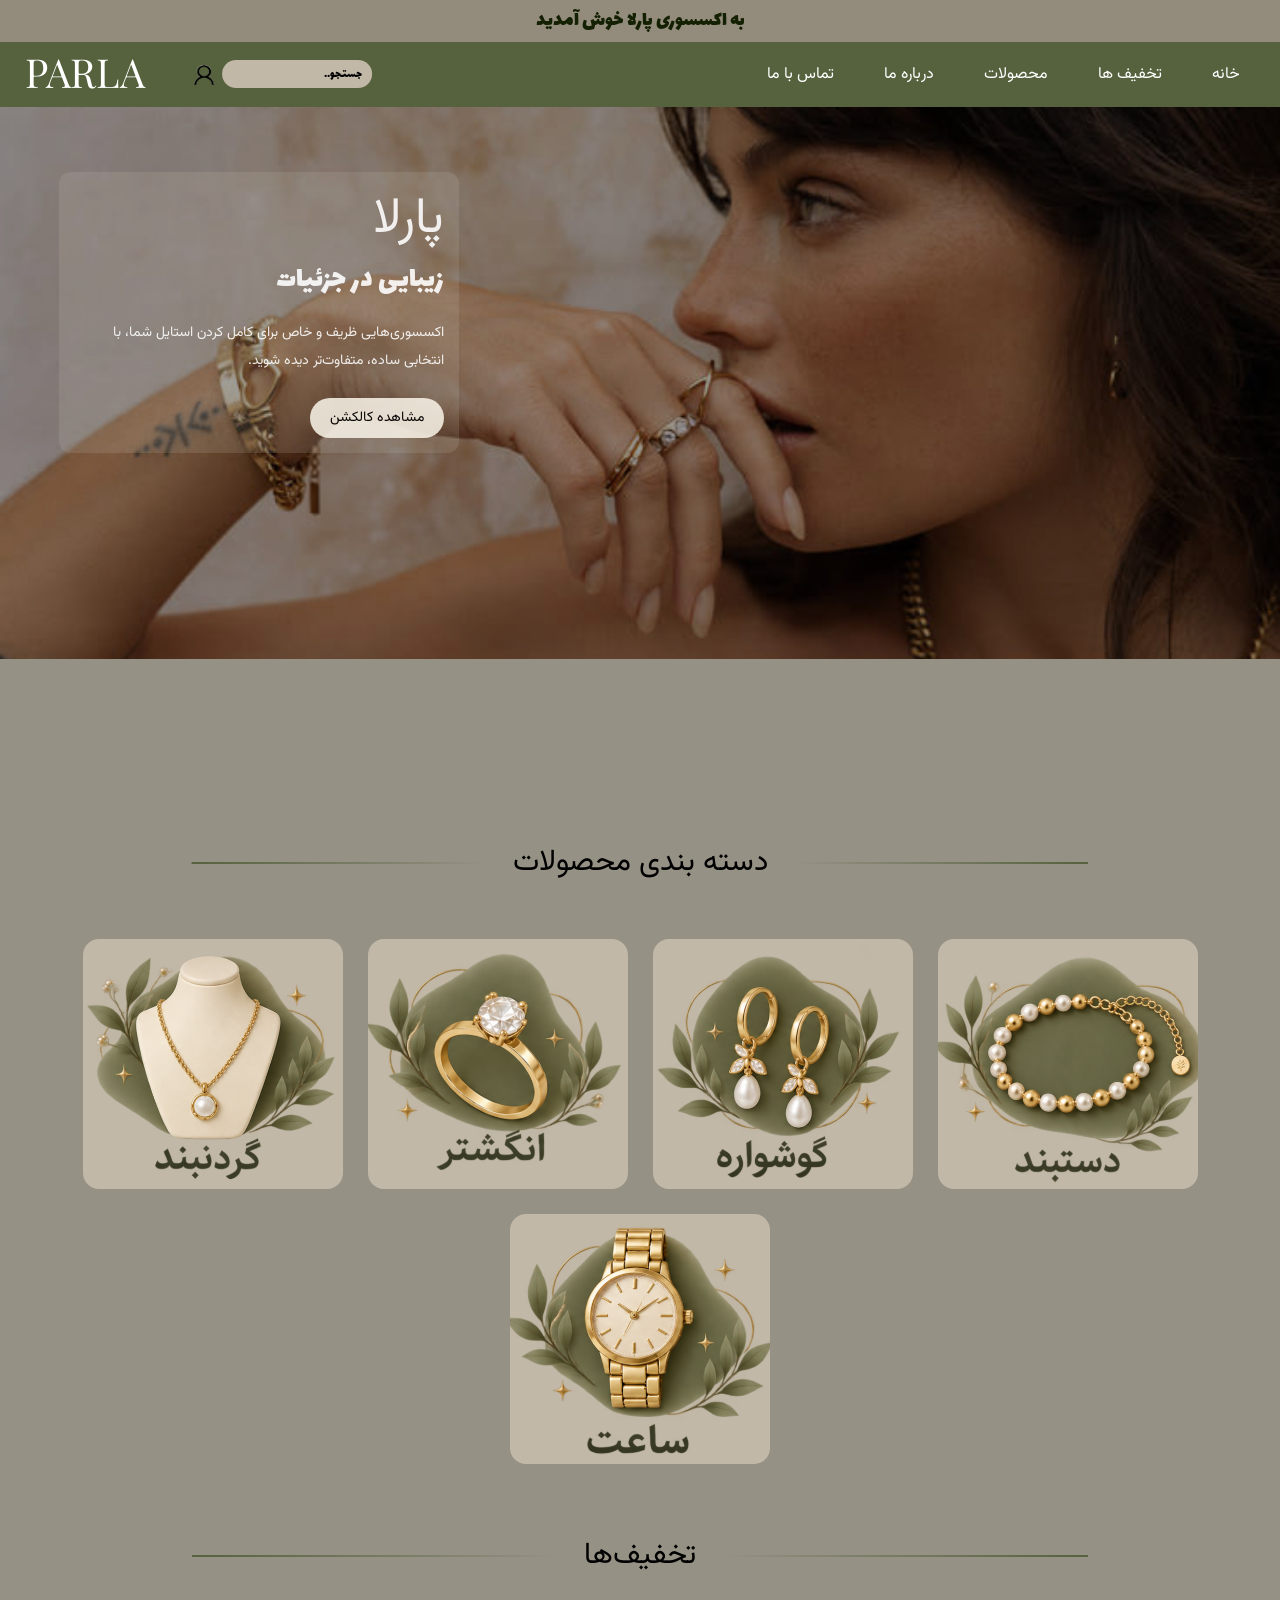
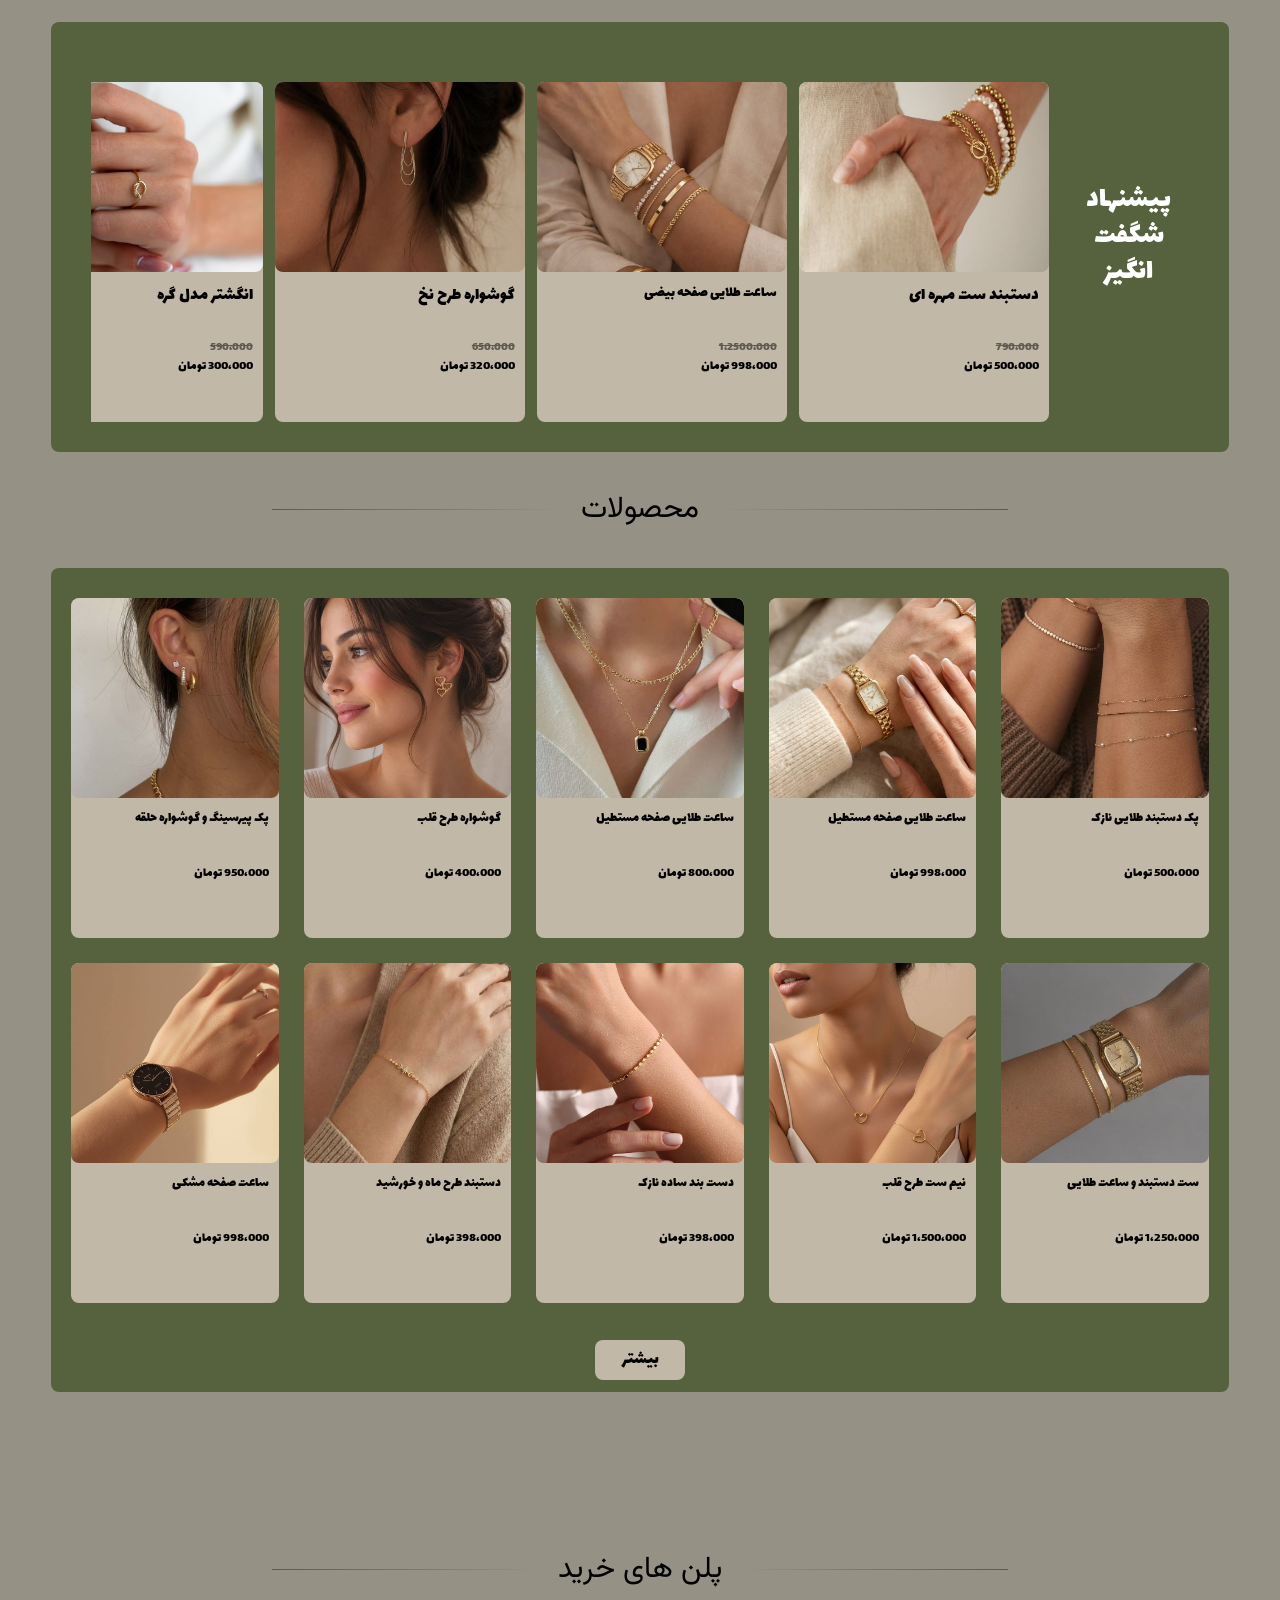
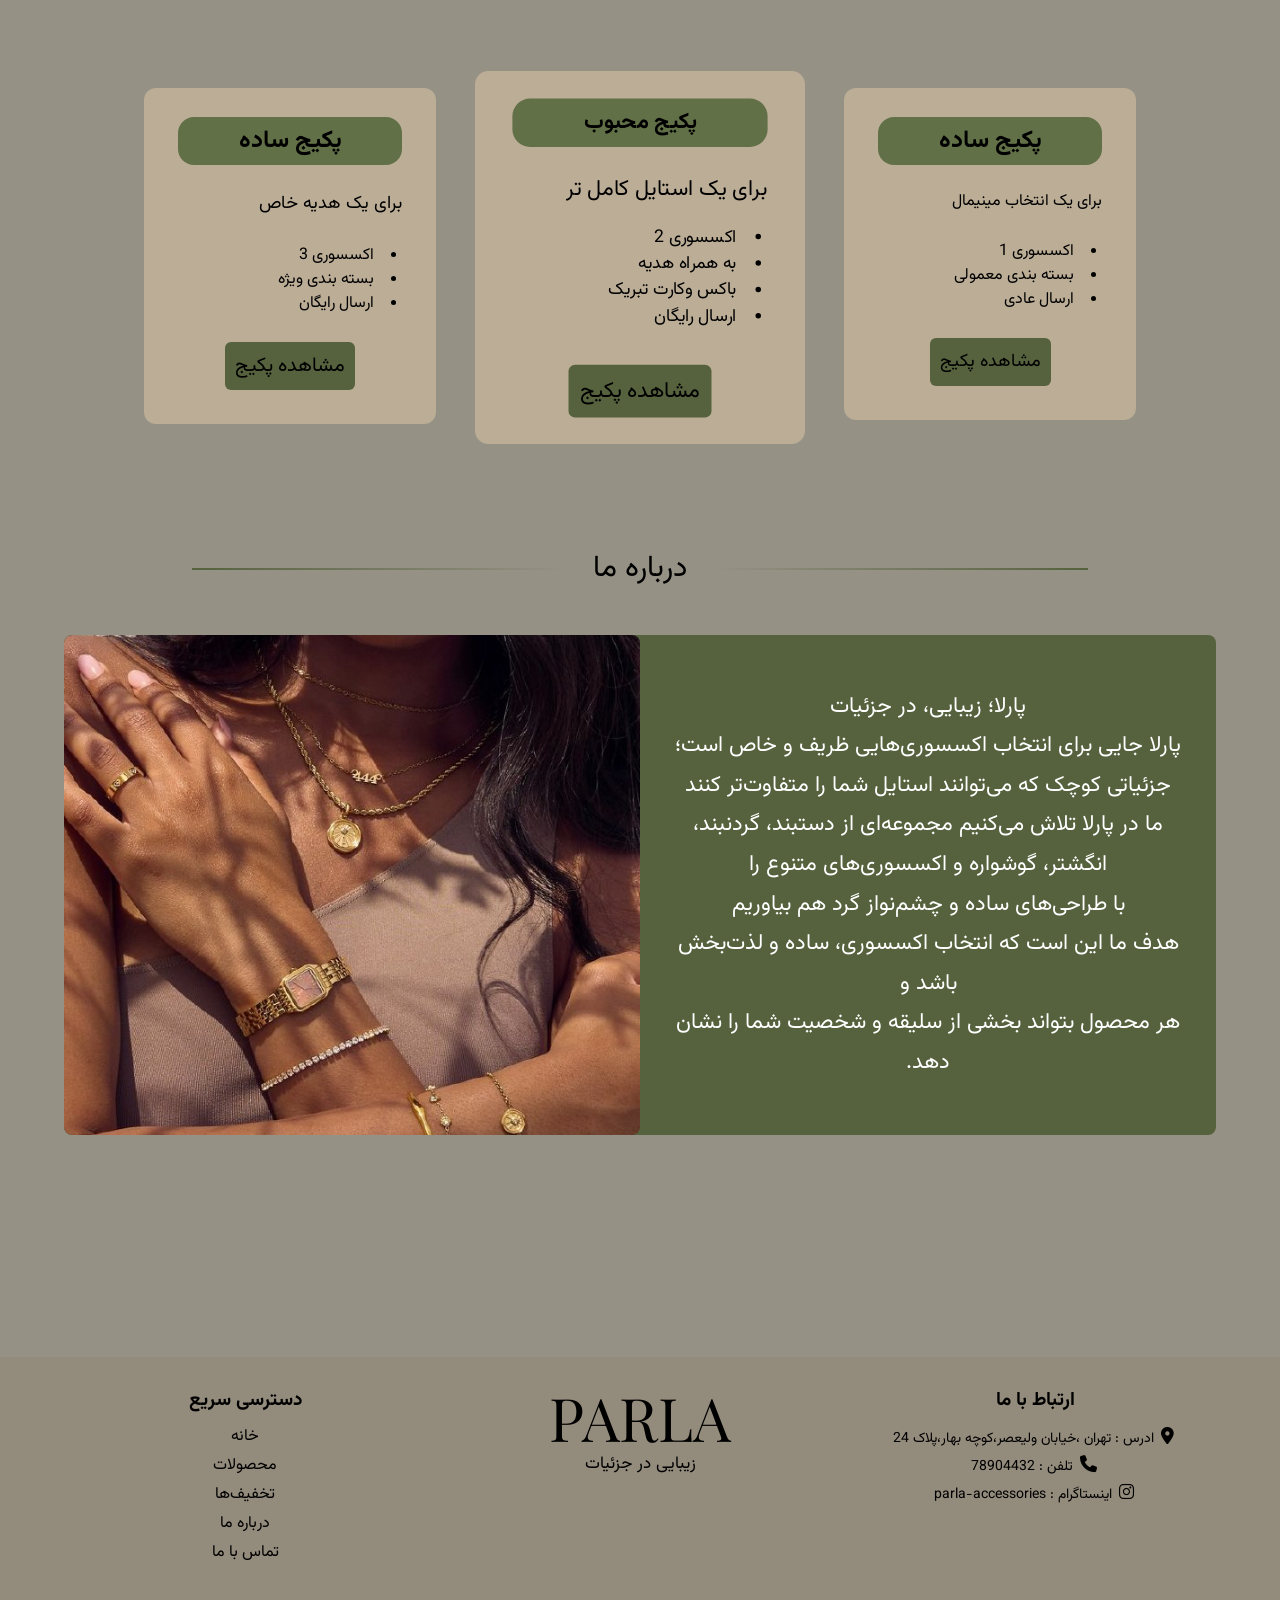
==== commit 963c347c: "finish tailwind in home page" ====
--- a/index.html
+++ b/index.html
@@ -116,7 +116,7 @@
 
        </figure> 
 
-       <figure class="hidden xl:block">
+       <figure class="hidden xl:block xl:bg-taupe-light xl:rounded-2xl xl:text-center xl:cursor-pointer hover:scale-102">
 
         <img class="w-full aspect-square object-cover rounded-sm xl:w-65 xl:h-62.5 xl:aspect-auto xl:rounded-none" src="image\saat.png" alt="">
         
@@ -137,13 +137,13 @@
    <span class="h-px flex-1 bg-linear-to-r from-transparent to-olive -scale-x-100 xl:h-0.5"></span>
 </h2>
 
-<section class="flex items-start justify-start gap-2.5 w-[90%] h-100 mx-auto my-12.5 p-2.5 text-25 text-white bg-olive rounded-lg overflow-hidden xl:items-center xl:justify-center xl:h-107.5 xl:p-7.5 xl:text-base">
+<section class="flex flex-col gap-2 w-[92%] mx-auto my-8 p-3 text-white bg-olive rounded-lg overflow-hidden xl:flex-row xl:items-center xl:justify-center xl:h-107.5 xl:p-7.5 xl:gap-2.5">
 
     <p class="hidden xl:block w-30 text-center text-3xl leading-[1.2] text-white">پیشنهاد <br> شگفت انگیز</p>
 
-    <p class="relative top-27.5 px-5 py-2.5 text-center text-3xl xl:hidden">شگفت انگیز</p>
-
-    <div class="flex flex-row gap-3.75 w-full p-2.5 pt-7.5 overflow-x-auto overflow-y-hidden scroll-smooth [scrollbar-width:thin] [scrollbar-color:var(--color-taupe-dark)_var(--color-taupe-light)] xl:w-[calc(100%_-_150px)] xl:-translate-y-5">
+    <p class="text-center text-xl font-vazir xl:hidden">پیشنهاد شگفت انگیز</p>
+
+    <div class="flex flex-row gap-3 w-full p-1 pb-3 overflow-x-auto overflow-y-hidden scroll-smooth snap-x snap-mandatory [scrollbar-width:thin] [scrollbar-color:var(--color-taupe-dark)_var(--color-taupe-light)] xl:w-[calc(100%_-_150px)] xl:p-2.5">
 
         <figure class="flex-none basis-47.5 h-74.75 mt-5 bg-taupe-light text-black rounded-lg xl:basis-62.5 xl:h-85 xl:mt-10 xl:-translate-y-1.25">
             <img class="w-full h-47.5 object-cover rounded-lg" src="image/p1-bracelet.jpg" alt="">
@@ -157,7 +157,7 @@
 
         <figure class="flex-none basis-47.5 h-74.75 mt-5 bg-taupe-light text-black rounded-lg xl:basis-62.5 xl:h-85 xl:mt-10 xl:-translate-y-1.25">
             <img class="w-full h-47.5 object-cover rounded-lg" src="image/p2-watch.jpg" alt="">
-            <figcaption class="h-15 p-2.5 text-right text-lg">ساعت طلایی صفحه بیضی</figcaption>
+            <figcaption class="h-15 p-2.5 text-right text-[15px]">ساعت طلایی صفحه بیضی</figcaption>
             <p class="p-2.5 text-right leading-[0.7] xl:py-1.25 xl:leading-[1.2]">
                 <del class="text-xs opacity-50">1،2500،000</del>
                 <br>
@@ -195,6 +195,7 @@
             </p>
         </figure>
 
+
         <figure class="flex-none basis-47.5 h-74.75 mt-5 bg-taupe-light text-black rounded-lg xl:basis-62.5 xl:h-85 xl:mt-10 xl:-translate-y-1.25">
             <img class="w-full h-47.5 object-cover rounded-lg" src="image/m10.jpg" alt="">
             <figcaption class="h-15 p-2.5 text-right text-lg">گوشواره طرح نخ</figcaption>
@@ -205,6 +206,7 @@
             </p>
         </figure>
 
+
         <figure class="flex-none basis-47.5 h-74.75 mt-5 bg-taupe-light text-black rounded-lg xl:basis-62.5 xl:h-85 xl:mt-10 xl:-translate-y-1.25">
             <img class="w-full h-47.5 object-cover rounded-lg" src="image/p7.jpg" alt="">
             <figcaption class="h-15 p-2.5 text-right text-lg">گوشواره طرح نخ</figcaption>
@@ -215,6 +217,7 @@
             </p>
         </figure>
 
+
         <figure class="flex-none basis-47.5 h-74.75 mt-5 bg-taupe-light text-black rounded-lg xl:basis-62.5 xl:h-85 xl:mt-10 xl:-translate-y-1.25">
             <img class="w-full h-47.5 object-cover rounded-lg" src="image/p7.jpg" alt="">
             <figcaption class="h-15 p-2.5 text-right text-lg">گوشواره طرح نخ</figcaption>
@@ -231,285 +234,210 @@
 
 
 
- <h2 class="flex items-center gap-4 w-full max-w-3xl mx-auto my-10 px-4">
-      <span class="h-px flex-1 bg-linear-to-r from-transparent to-olive"></span>
-      <span class="font-vazir text-xl xl:text-3xl whitespace-nowrap">محصولات</span>
-      <span class="h-px flex-1 bg-linear-to-r from-transparent to-olive -scale-x-100"></span>
- </h2>
-
+<h2 id="product" class="flex items-center gap-4 w-full max-w-3xl mx-auto my-10 px-4">
+    <span class="h-px flex-1 bg-linear-to-r from-transparent to-olive"></span>
+    <span class="font-vazir text-xl xl:text-3xl whitespace-nowrap">محصولات</span>
+    <span class="h-px flex-1 bg-linear-to-r from-transparent to-olive -scale-x-100"></span>
+</h2>
+
+<section class="grid grid-cols-2 gap-2.5 justify-items-center w-[92%] mx-auto p-2.5 bg-olive rounded-lg xl:grid-cols-5 xl:gap-6.25 xl:px-5 xl:pt-7.5 xl:pb-0 xl:min-w-250">
     
-    
-    
-
-    <section class="product">
-
-        <figure class="product-off">
-
-            <img src="image\m1-bracelet.jpg" alt="" class="img-o">
-            <figcaption class="p-o">پک دستبند طلایی نازک</figcaption>
-            <p class="price">
-                
-                <span class="new-price">500،000 تومان</span>
-            </p>
-            
-        </figure>
-
-          <figure class="product-off">
-
-            <img src="image\m2-watch.jpg" alt="" class="img-o">
-            <figcaption class="p-o">ساعت طلایی صفحه مستطیل</figcaption>
-            <p class="price">
-                
-                <span class="new-price">998،000 تومان</span>
-            </p>
-        </figure>
-
-
-        <figure class="product-off">
-
-            <img src="image\m3-nec.jpg" alt="" class="img-o">
-            <figcaption class="p-o">ساعت طلایی صفحه مستطیل</figcaption>
-            <p class="price">
-                
-                <span class="new-price">800،000 تومان</span>
-            </p>
-        </figure>
-
-
-
-         <figure class="product-off">
-
-            <img src="image\m4-earring.jpg" alt="" class="img-o">
-            <figcaption class="p-o">گوشواره طرح قلب</figcaption>
-            <p class="price">
-                
-                <span class="new-price">400،000 تومان</span>
-            </p>
-        </figure>
-
-
-        <figure class="product-off">
-
-            <img src="image\m5-earring2.jpg" alt="" class="img-o">
-            <figcaption class="p-o">پک پیرسینگ و گوشواره حلقه</figcaption>
-            <p class="price">
-                
-                <span class="new-price">950،000 تومان</span>
-            </p>
-        </figure>
-
-
-        
-        <figure class="product-off">
-
-            <img src="image\m6-watch2.jpg" alt="" class="img-o">
-            <figcaption class="p-o">ست دستبند و ساعت طلایی</figcaption>
-            <p class="price">
-                
-                <span class="new-price">1،250،000 تومان</span>
-            </p>
-        </figure>
-
-
-        <figure class="product-off">
-
-            <img src="image\m7.jpg" alt="" class="img-o">
-            <figcaption class="p-o">نیم ست طرح قلب</figcaption>
-            <p class="price">
-                
-                <span class="new-price">1،500،000 تومان</span>
-            </p>
-        </figure>
-
-
-        <figure class="product-off">
-
-            <img src="image\m8.jpg" alt="" class="img-o">
-            <figcaption class="p-o">دست بند ساده نازک</figcaption>
-            <p class="price">
-                
-                <span class="new-price">398،000 تومان</span>
-            </p>
-        </figure>
-
-
-        <figure class="product-off">
-
-            <img src="image\p8.jpg" alt="" class="img-o">
-            <figcaption class="p-o">دستبند طرح ماه و خورشید</figcaption>
-            <p class="price">
-                
-                <span class="new-price">398،000 تومان</span>
-            </p>
-        </figure>
-
-
-        <figure class="product-off">
-
-            <img src="image\p7.jpg" alt="" class="img-o">
-            <figcaption class="p-o">ساعت صفحه مشکی</figcaption>
-            <p class="price">
-                
-                <span class="new-price">998،000 تومان</span>
-            </p>
-        </figure>
-
-        <button class="more-products"> بیشتر  </button>
-
-    
-
-
-    </section>
-
-
-    <br><br><br><br><br>
- <h2 class="flex items-center gap-4 w-full max-w-3xl mx-auto my-10 px-4">
-      <span class="h-px flex-1 bg-linear-to-r from-transparent to-olive"></span>
-      <span class="font-vazir text-xl xl:text-3xl whitespace-nowrap">پلن های خرید </span>
-      <span class="h-px flex-1 bg-linear-to-r from-transparent to-olive -scale-x-100"></span>
- </h2>
-
-    <section class="plan ">
-
-        <article class="card-one">
-            <h3>پکیج ساده </h3>
-            <p> برای یک انتخاب مینیمال</p>
-
-            <ul>
-                <li> اکسسوری 1</li>
-                <li>بسته بندی معمولی</li>
-                <li>ارسال عادی</li>
-            </ul>
-
-            <strong>499،000 تومان</strong>
-            <br>
-            <button>مشاهده پکیج</button>
-
-        </article>
-
-        <article class="card-two">
-            <h3>پکیج محبوب</h3>
-            <p>برای یک استایل کامل تر</p>
-
-            <ul>
-                <li>اکسسوری 2</li>
-                <li>بسته بندی هدیه</li>
-                <li>ارسال رایگان</li>
-            </ul>
-
-            <strong>899،000 تومان</strong>
-            <br>
-            <button>مشاهده پکیج</button>
-
-        </article>
-
-
-        <article class="card-three">
-            <h3>پکیج ویژه</h3>
-            <p>برای یک هدیه خاص</p>
-
-            <ul>
-                <li>اکسسوری 3</li>
-                <li>بسته بندی ویژه</li>
-                <li>ارسال رایگان</li>
-            </ul>
-
-            <strong>1،399،000 تومان</strong>
-            <br>
-            <button>مشاهده پکیج</button>
-        </article>
-
-    </section>
-
-    
-
-
- <h2 class="flex items-center gap-4 w-full max-w-3xl mx-auto my-10 px-4">
-      <span class="h-px flex-1 bg-linear-to-r from-transparent to-olive"></span>
-      <span class="font-vazir text-xl xl:text-3xl whitespace-nowrap">درباره ما</span>
-      <span class="h-px flex-1 bg-linear-to-r from-transparent to-olive -scale-x-100"></span>
- </h2>
-
-    <br>
-
-    
-
-     <section class="about " >
-
-       
-
-        <p class="about-desktop"> پارلا؛ زیبایی، در جزئیات<br>
-
-پارلا جایی برای انتخاب اکسسوری‌هایی ظریف و خاص است؛ <br>جزئیاتی کوچک که می‌توانند استایل شما را متفاوت‌تر کنند <br>ما در پارلا تلاش می‌کنیم مجموعه‌ای از دستبند، گردنبند، انگشتر، گوشواره و اکسسوری‌های متنوع را <br>با طراحی‌های ساده و چشم‌نواز گرد هم بیاوریم <br>
-
-هدف ما این است که انتخاب اکسسوری، ساده و لذت‌بخش باشد و<br> هر محصول بتواند بخشی از سلیقه و شخصیت شما را نشان دهد.
-
-
-</p>
-        <p class="about-mobile">
-         پارلا؛ زیبایی، در جزئیات<br>
-
-پارلا جایی برای انتخاب اکسسوری‌هایی ظریف و خاص است؛ 
-<br>جزئیاتی کوچک که می‌توانند استایل شما را متفاوت‌تر کنند <br>
-
-       </p>
-
-       <img src="image\about us.jpg" alt="">
-
-
-    </section>
-
-    <!--<section class="about about-reverse ">
-
-       
-
-        <p class="about-desktop">نورا احمدی <br>طراح و بنیان گذار پارلا <br>
-        پارلا از علاقه به زیبایی های ساده شکل گرفته است</p>
-       
-
-        <p class="about-mobile">نورا احمدی <br>طراح و بنیان گذار پارلا <br>
-        پارلا از علاقه به زیبایی های ساده شکل گرفته است</p>
-
-       <img class="about-reverse" src="image\prof.jpg" alt="">
-
-
-    </section>-->
-
-
-     
-    <br><br><br><br><br><br><br><br>
-
-    <footer class="end">
-
-            <h2>PARLA</h2>
-
-            <p>زیبایی در جزئیات</p>
-
-    
-
-
-   
-
-
-             <h3 >ارتباط با ما</h3>
-    <p class="contact"> <i class="fa-solid fa-location-dot"></i> ادرس : تهران ،خیابان ولیعصر،کوچه بهار،پلاک 24 <br><i class="fa-solid fa-phone"></i> تلفن  :   78904432 <br>   <i class="fa-brands fa-instagram"></i> اینستاگرام :   parla-accessories
-
-
-</p>
-
-  <h3 class="one">دسترسی سریع</h3>
-    
-    <nav class="footer-links">
-      <a href="#">خانه</a>
-      <a href="#product">محصولات</a>
-      <a href="#off">تخفیف‌ها</a>
-      <a href="#about">درباره ما</a>
-      <a href="contact.html">تماس با ما</a>
-    </nav>
-
-    
-    </footer>
-
+    <figure class="w-full max-w-75 h-74.75 bg-taupe-light text-black rounded-lg overflow-hidden transition-transform duration-200 hover:scale-103 xl:h-85">
+        <img class="w-full h-45 object-cover rounded-lg xl:h-50" src="image/m1-bracelet.jpg" alt="">
+        <figcaption class="h-15 p-2.5 text-right text-sm">پک دستبند طلایی نازک</figcaption>
+        <p class="p-2.5 text-right leading-[0.7] xl:py-1.25 xl:leading-[1.2]">
+        <span class="text-xs xl:text-13">500،000 تومان</span>
+        </p>
+    </figure>
+
+
+    <figure class="w-full max-w-75 h-74.75 bg-taupe-light text-black rounded-lg overflow-hidden transition-transform duration-200 hover:scale-103 xl:h-85">
+        <img class="w-full h-45 object-cover rounded-lg xl:h-50" src="image/m2-watch.jpg" alt="">
+        <figcaption class="h-15 p-2.5 text-right text-sm">ساعت طلایی صفحه مستطیل</figcaption>
+        <p class="p-2.5 text-right leading-[0.7] xl:py-1.25 xl:leading-[1.2]">
+        <span class="text-xs xl:text-13">998،000 تومان</span>
+        </p>
+    </figure>
+
+
+    <figure class="w-full max-w-75 h-74.75 bg-taupe-light text-black rounded-lg overflow-hidden transition-transform duration-200 hover:scale-103 xl:h-85">
+        <img class="w-full h-45 object-cover rounded-lg xl:h-50" src="image/m3-nec.jpg" alt="">
+        <figcaption class="h-15 p-2.5 text-right text-sm">ساعت طلایی صفحه مستطیل</figcaption>
+        <p class="p-2.5 text-right leading-[0.7] xl:py-1.25 xl:leading-[1.2]">
+        <span class="text-xs xl:text-13">800،000 تومان</span>
+        </p>
+    </figure>
+
+
+    <figure class="w-full max-w-75 h-74.75 bg-taupe-light text-black rounded-lg overflow-hidden transition-transform duration-200 hover:scale-103 xl:h-85">
+        <img class="w-full h-45 object-cover rounded-lg xl:h-50" src="image/m4-earring.jpg" alt="">
+        <figcaption class="h-15 p-2.5 text-right text-sm">گوشواره طرح قلب</figcaption>
+        <p class="p-2.5 text-right leading-[0.7] xl:py-1.25 xl:leading-[1.2]">
+        <span class="text-xs xl:text-13">400،000 تومان</span>
+        </p>
+    </figure>
+
+
+    <figure class="w-full max-w-75 h-74.75 bg-taupe-light text-black rounded-lg overflow-hidden transition-transform duration-200 hover:scale-103 xl:h-85">
+        <img class="w-full h-45 object-cover rounded-lg xl:h-50" src="image/m5-earring2.jpg" alt="">
+        <figcaption class="h-15 p-2.5 text-right text-sm">پک پیرسینگ و گوشواره حلقه</figcaption>
+        <p class="p-2.5 text-right leading-[0.7] xl:py-1.25 xl:leading-[1.2]">
+        <span class="text-xs xl:text-13">950،000 تومان</span>
+        </p>
+    </figure>
+
+
+    <figure class="w-full max-w-75 h-74.75 bg-taupe-light text-black rounded-lg overflow-hidden transition-transform duration-200 hover:scale-103 xl:h-85">
+        <img class="w-full h-45 object-cover rounded-lg xl:h-50" src="image/m6-watch2.jpg" alt="">
+        <figcaption class="h-15 p-2.5 text-right text-sm">ست دستبند و ساعت طلایی</figcaption>
+        <p class="p-2.5 text-right leading-[0.7] xl:py-1.25 xl:leading-[1.2]">
+        <span class="text-xs xl:text-13">1،250،000 تومان</span>
+        </p>
+    </figure>
+
+
+    <figure class="w-full max-w-75 h-74.75 bg-taupe-light text-black rounded-lg overflow-hidden transition-transform duration-200 hover:scale-103 xl:h-85">
+        <img class="w-full h-45 object-cover rounded-lg xl:h-50" src="image/m7.jpg" alt="">
+        <figcaption class="h-15 p-2.5 text-right text-sm">نیم ست طرح قلب</figcaption>
+        <p class="p-2.5 text-right leading-[0.7] xl:py-1.25 xl:leading-[1.2]">
+        <span class="text-xs xl:text-13">1،500،000 تومان</span>
+        </p>
+    </figure>
+
+
+    <figure class="w-full max-w-75 h-74.75 bg-taupe-light text-black rounded-lg overflow-hidden transition-transform duration-200 hover:scale-103 xl:h-85">
+        <img class="w-full h-45 object-cover rounded-lg xl:h-50" src="image/m8.jpg" alt="">
+        <figcaption class="h-15 p-2.5 text-right text-sm">دست بند ساده نازک</figcaption>
+        <p class="p-2.5 text-right leading-[0.7] xl:py-1.25 xl:leading-[1.2]">
+        <span class="text-xs xl:text-13">398،000 تومان</span>
+        </p>
+    </figure>
+
+
+    <figure class="w-full max-w-75 h-74.75 bg-taupe-light text-black rounded-lg overflow-hidden transition-transform duration-200 hover:scale-103 xl:h-85">
+        <img class="w-full h-45 object-cover rounded-lg xl:h-50" src="image/p8.jpg" alt="">
+        <figcaption class="h-15 p-2.5 text-right text-sm">دستبند طرح ماه و خورشید</figcaption>
+        <p class="p-2.5 text-right leading-[0.7] xl:py-1.25 xl:leading-[1.2]">
+        <span class="text-xs xl:text-13">398،000 تومان</span>
+        </p>
+    </figure>
+
+
+    <figure class="w-full max-w-75 h-74.75 bg-taupe-light text-black rounded-lg overflow-hidden transition-transform duration-200 hover:scale-103 xl:h-85">
+        <img class="w-full h-45 object-cover rounded-lg xl:h-50" src="image/p7.jpg" alt="">
+        <figcaption class="h-15 p-2.5 text-right text-sm">ساعت صفحه مشکی</figcaption>
+        <p class="p-2.5 text-right leading-[0.7] xl:py-1.25 xl:leading-[1.2]">
+        <span class="text-xs xl:text-13">998،000 تومان</span>
+        </p>
+    </figure>
+
+
+    <button class="col-span-full justify-self-center w-22.5 h-10 my-3 text-lg text-black bg-taupe-light rounded-lg cursor-pointer transition duration-200 hover:bg-taupe-hover hover:shadow-[0_3px_8px_rgba(0,0,0,0.15)]">بیشتر</button>
+
+</section>
+
+<br><br><br><br><br>
+
+<h2 class="flex items-center gap-4 w-full max-w-3xl mx-auto my-10 px-4">
+    <span class="h-px flex-1 bg-linear-to-r from-transparent to-olive"></span>
+    <span class="font-vazir text-xl xl:text-3xl whitespace-nowrap">پلن های خرید</span>
+    <span class="h-px flex-1 bg-linear-to-r from-transparent to-olive -scale-x-100"></span>
+</h2>
+
+<section class="grid grid-cols-1 justify-items-center gap-10 w-[90%] mx-auto px-3.75 py-15 text-center font-vazir md:grid-cols-[repeat(3,250px)] md:justify-center md:gap-0.5 md:px-15 md:text-tiny xl:grid-cols-[repeat(3,300px)] xl:gap-12.5">
+
+<article class="w-[90%] p-8.5 bg-tan leading-normal rounded-xl hover:scale-103 md:w-50 xl:w-73 h-fit">
+    <h3 class="mt-1 p-2 text-xl font-bold bg-olive-dark rounded-2xl -translate-y-6.25 xl:mt-5 xl:text-2xl">پکیج ساده</h3>
+    <p class="text-right text-base">برای یک انتخاب مینیمال</p>
+    <ul class="p-1.5 text-right list-disc list-inside xl:text-base xl:mt-5 ">
+        <li>اکسسوری 1</li>
+        <li>بسته بندی معمولی</li>
+        <li>ارسال عادی</li>
+    </ul>
+    <button class="mt-3 p-2.5 text-lg bg-olive rounded-md transition duration-300 hover:bg-olive-hover hover:shadow-[0_3px_8px_rgba(0,0,0,0.15)] xl:mt-5">مشاهده پکیج</button>
+</article>
+
+    <article class="w-[90%] p-8.5 bg-tan leading-normal rounded-xl hover:scale-115 md:w-50 xl:w-75 xl:scale-110 xl:hover:scale-115 h-fit ">
+        <h3 class="mt-1.75 p-2 text-xl font-bold bg-olive-dark rounded-2xl -translate-y-6.25 xl:text-xl xl:mt-4 ">پکیج محبوب</h3>
+        <p class="text-right text-xl">برای یک استایل کامل تر</p>
+        <ul class="p-1.5 text-right  list-disc list-inside xl:text-base mt-3">
+            <li>اکسسوری 2</li>
+            <li>  به همراه هدیه </li>
+            <li>باکس وکارت تبریک</li>
+            <li>ارسال رایگان</li>
+        </ul>
+
+        <br>
+        <button class="p-2.5 text-xl bg-olive rounded-md translate-y-2.5 transition duration-300 hover:bg-olive-hover hover:shadow-[0_3px_8px_rgba(0,0,0,0.15)] xl:mt-0">مشاهده پکیج</button>
+    </article>
+
+<article class="w-[90%] p-8.5 bg-tan leading-normal rounded-xl hover:scale-103 md:w-50 xl:w-73 h-fit">
+    <h3 class="mt-1 p-2 text-xl font-bold bg-olive-dark rounded-2xl -translate-y-6.25 xl:mt-5 xl:text-2xl">پکیج ساده</h3>
+    <p class="text-right text-lg">برای یک هدیه خاص </p>
+    <ul class="p-1.5 text-right list-disc list-inside xl:text-base xl:mt-5 ">
+        <li>اکسسوری 3</li>
+        <li>بسته بندی ویژه</li>
+        <li>ارسال رایگان</li>
+    </ul>
+    <button class="mt-3 p-2.5 text-xl bg-olive rounded-md transition duration-300 hover:bg-olive-hover hover:shadow-[0_3px_8px_rgba(0,0,0,0.15)] xl:mt-5">مشاهده پکیج</button>
+</article>
+
+</section>
+
+<h2 id="off" class="flex items-center gap-3 w-full max-w-sm mx-auto px-4 mt-10 mb-6 xl:gap-6 xl:max-w-4xl xl:px-0 xl:mt-16 xl:mb-12">
+   <span class="h-px flex-1 bg-linear-to-r from-transparent to-olive xl:h-0.5"></span>
+   <span class="font-vazir text-xl whitespace-nowrap xl:text-3xl">درباره ما</span>
+   <span class="h-px flex-1 bg-linear-to-r from-transparent to-olive -scale-x-100 xl:h-0.5"></span>
+</h2>
+
+
+<section class="flex flex-col-reverse items-stretch mx-3.75 my-7.5 text-white bg-olive rounded-lg overflow-hidden xl:grid xl:grid-cols-2 xl:items-center xl:w-[90%] xl:mx-auto">
+
+    <p class=" hidden xl:block p-7.5 font-vazir font-normal text-center text-22 leading-[1.8]">
+        پارلا؛ زیبایی، در جزئیات<br>
+        پارلا جایی برای انتخاب اکسسوری‌هایی ظریف و خاص است؛ <br>جزئیاتی کوچک که می‌توانند استایل شما را متفاوت‌تر کنند <br>ما در پارلا تلاش می‌کنیم مجموعه‌ای از دستبند، گردنبند، انگشتر، گوشواره و اکسسوری‌های متنوع را <br>با طراحی‌های ساده و چشم‌نواز گرد هم بیاوریم <br>
+        هدف ما این است که انتخاب اکسسوری، ساده و لذت‌بخش باشد و<br> هر محصول بتواند بخشی از سلیقه و شخصیت شما را نشان دهد.
+    </p>
+
+    <p class="p-5 font-vazir font-normal text-center text-17 leading-[1.8] xl:hidden">
+        پارلا؛ زیبایی، در جزئیات<br>
+        پارلا جایی برای انتخاب اکسسوری‌هایی ظریف و خاص است؛ <br>جزئیاتی کوچک که می‌توانند استایل شما را متفاوت‌تر کنند <br>
+    </p>
+
+    <img class="w-full h-100 p-5 object-cover rounded-lg xl:h-125 xl:p-0" src="image/about us.jpg" alt="">
+
+</section>
+
+<br><br><br><br><br><br><br><br>
+
+<footer class="flex flex-col items-center gap-6.25 w-full px-5 py-7.5 text-center text-black bg-taupe-dark xl:grid xl:grid-cols-3 xl:items-start xl:px-15 xl:min-h-75">
+
+    <div class="xl:col-start-2 xl:row-start-1">
+        <h2 class="font-playfair font-normal text-6xl">PARLA</h2>
+        <p class="mt-1.25 font-vazir text-17">زیبایی در جزئیات</p>
+    </div>
+
+    <div class="xl:col-start-1 xl:row-start-1">
+        <h3 class="mb-2.5 font-vazir font-bold text-19">ارتباط با ما</h3>
+        <p class="font-vazir text-sm leading-loose">
+            <i class="fa-solid fa-location-dot mx-0.75 text-17"></i> ادرس : تهران ،خیابان ولیعصر،کوچه بهار،پلاک 24 <br>
+            <i class="fa-solid fa-phone mx-0.75 text-17"></i> تلفن : 78904432 <br>
+            <i class="fa-brands fa-instagram mx-0.75 text-17"></i> اینستاگرام : parla-accessories
+        </p>
+    </div>
+
+    <div class="xl:col-start-3 xl:row-start-1">
+        <h3 class="mb-2.5 font-vazir font-bold text-19">دسترسی سریع</h3>
+        <nav class="flex flex-row flex-wrap justify-center gap-x-5 gap-y-1.25 xl:flex-col xl:items-center">
+            <a class="font-vazir text-base hover:text-taupe-light" href="#">خانه</a>
+            <a class="font-vazir text-base hover:text-taupe-light" href="#product">محصولات</a>
+            <a class="font-vazir text-base hover:text-taupe-light" href="#off">تخفیف‌ها</a>
+            <a class="font-vazir text-base hover:text-taupe-light" href="#about">درباره ما</a>
+            <a class="font-vazir text-base hover:text-taupe-light" href="contact.html">تماس با ما</a>
+        </nav>
+    </div>
+
+</footer>
 
 </body>
 </html>
--- a/src/output.css
+++ b/src/output.css
@@ -28,12 +28,22 @@
     --text-2xl--line-height: calc(2 / 1.5);
     --text-3xl: 1.875rem;
     --text-3xl--line-height: calc(2.25 / 1.875);
+    --text-5xl: 3rem;
+    --text-5xl--line-height: 1;
+    --text-6xl: 3.75rem;
+    --text-6xl--line-height: 1;
     --font-weight-normal: 400;
+    --font-weight-bold: 700;
+    --leading-snug: 1.375;
+    --leading-normal: 1.5;
     --leading-loose: 2;
     --radius-sm: 0.25rem;
+    --radius-md: 0.375rem;
     --radius-lg: 0.5rem;
     --radius-xl: 0.75rem;
     --radius-2xl: 1rem;
+    --default-transition-duration: 150ms;
+    --default-transition-timing-function: cubic-bezier(0.4, 0, 0.2, 1);
     --default-font-family: var(--font-sans);
     --default-mono-font-family: var(--font-mono);
     --color-olive: #55623d;
@@ -55,6 +65,10 @@
     --font-playfair: "Playfair Display", serif;
     --text-tiny: 10px;
     --text-13: 13px;
+    --text-15: 15px;
+    --text-17: 17px;
+    --text-19: 19px;
+    --text-22: 22px;
     --text-25: 25px;
     --text-display: 40px;
     --text-hero-title: 50px;
@@ -245,9 +259,36 @@
   .order-3 {
     order: 3;
   }
+  .col-span-full {
+    grid-column: 1 / -1;
+  }
+  .mx-0 {
+    margin-inline: 0px;
+  }
+  .mx-0\.75 {
+    margin-inline: calc(var(--spacing) * 0.75);
+  }
+  .mx-3 {
+    margin-inline: calc(var(--spacing) * 3);
+  }
+  .mx-3\.75 {
+    margin-inline: calc(var(--spacing) * 3.75);
+  }
   .mx-auto {
     margin-inline: auto;
   }
+  .my-3 {
+    margin-block: calc(var(--spacing) * 3);
+  }
+  .my-7 {
+    margin-block: calc(var(--spacing) * 7);
+  }
+  .my-7\.5 {
+    margin-block: calc(var(--spacing) * 7.5);
+  }
+  .my-8 {
+    margin-block: calc(var(--spacing) * 8);
+  }
   .my-10 {
     margin-block: calc(var(--spacing) * 10);
   }
@@ -257,6 +298,18 @@
   .my-12\.5 {
     margin-block: calc(var(--spacing) * 12.5);
   }
+  .mt-1 {
+    margin-top: var(--spacing);
+  }
+  .mt-1\.5 {
+    margin-top: calc(var(--spacing) * 1.5);
+  }
+  .mt-1\.25 {
+    margin-top: calc(var(--spacing) * 1.25);
+  }
+  .mt-1\.75 {
+    margin-top: calc(var(--spacing) * 1.75);
+  }
   .mt-2 {
     margin-top: calc(var(--spacing) * 2);
   }
@@ -266,6 +319,12 @@
   .mt-2\.75 {
     margin-top: calc(var(--spacing) * 2.75);
   }
+  .mt-3 {
+    margin-top: calc(var(--spacing) * 3);
+  }
+  .mt-4 {
+    margin-top: calc(var(--spacing) * 4);
+  }
   .mt-5 {
     margin-top: calc(var(--spacing) * 5);
   }
@@ -293,6 +352,12 @@
   .mb-2 {
     margin-bottom: calc(var(--spacing) * 2);
   }
+  .mb-2\.5 {
+    margin-bottom: calc(var(--spacing) * 2.5);
+  }
+  .mb-3 {
+    margin-bottom: calc(var(--spacing) * 3);
+  }
   .mb-6 {
     margin-bottom: calc(var(--spacing) * 6);
   }
@@ -302,6 +367,9 @@
   .mb-12\.5 {
     margin-bottom: calc(var(--spacing) * 12.5);
   }
+  .block {
+    display: block;
+  }
   .flex {
     display: flex;
   }
@@ -317,6 +385,15 @@
   .aspect-square {
     aspect-ratio: 1 / 1;
   }
+  .h-3 {
+    height: calc(var(--spacing) * 3);
+  }
+  .h-4 {
+    height: calc(var(--spacing) * 4);
+  }
+  .h-4\.75 {
+    height: calc(var(--spacing) * 4.75);
+  }
   .h-5 {
     height: calc(var(--spacing) * 5);
   }
@@ -326,21 +403,72 @@
   .h-7\.5 {
     height: calc(var(--spacing) * 7.5);
   }
+  .h-10 {
+    height: calc(var(--spacing) * 10);
+  }
   .h-15 {
     height: calc(var(--spacing) * 15);
   }
+  .h-25 {
+    height: calc(var(--spacing) * 25);
+  }
+  .h-30 {
+    height: calc(var(--spacing) * 30);
+  }
+  .h-32 {
+    height: calc(var(--spacing) * 32);
+  }
+  .h-35 {
+    height: calc(var(--spacing) * 35);
+  }
+  .h-44 {
+    height: calc(var(--spacing) * 44);
+  }
+  .h-44\.75 {
+    height: calc(var(--spacing) * 44.75);
+  }
+  .h-45 {
+    height: calc(var(--spacing) * 45);
+  }
   .h-47 {
     height: calc(var(--spacing) * 47);
   }
   .h-47\.5 {
     height: calc(var(--spacing) * 47.5);
   }
+  .h-47\.75 {
+    height: calc(var(--spacing) * 47.75);
+  }
+  .h-50 {
+    height: calc(var(--spacing) * 50);
+  }
+  .h-60 {
+    height: calc(var(--spacing) * 60);
+  }
+  .h-60\.75 {
+    height: calc(var(--spacing) * 60.75);
+  }
+  .h-70 {
+    height: calc(var(--spacing) * 70);
+  }
+  .h-70\.75 {
+    height: calc(var(--spacing) * 70.75);
+  }
   .h-74 {
     height: calc(var(--spacing) * 74);
   }
   .h-74\.75 {
     height: calc(var(--spacing) * 74.75);
   }
+  .h-78 {
+    height: calc(var(--spacing) * 78);
+  }
+  .h-80 {
+    height: calc(var(--spacing) * 80);
+  }
+  .h-90 {
+    height: calc(var(--spacing) * 90);
+  }
   .h-100 {
     height: calc(var(--spacing) * 100);
   }
@@ -353,15 +481,33 @@
   .h-150 {
     height: calc(var(--spacing) * 150);
   }
+  .h-160 {
+    height: calc(var(--spacing) * 160);
+  }
+  .h-160\.75 {
+    height: calc(var(--spacing) * 160.75);
+  }
   .h-175 {
     height: calc(var(--spacing) * 175);
   }
+  .h-auto {
+    height: auto;
+  }
+  .h-fit {
+    height: fit-content;
+  }
   .h-px {
     height: 1px;
   }
   .w-5 {
     width: calc(var(--spacing) * 5);
   }
+  .w-22 {
+    width: calc(var(--spacing) * 22);
+  }
+  .w-22\.5 {
+    width: calc(var(--spacing) * 22.5);
+  }
   .w-27 {
     width: calc(var(--spacing) * 27);
   }
@@ -377,12 +523,18 @@
   .w-\[90\%\] {
     width: 90%;
   }
+  .w-\[92\%\] {
+    width: 92%;
+  }
   .w-full {
     width: 100%;
   }
   .max-w-3xl {
     max-width: var(--container-3xl);
   }
+  .max-w-75 {
+    max-width: calc(var(--spacing) * 75);
+  }
   .max-w-sm {
     max-width: var(--container-sm);
   }
@@ -391,6 +543,9 @@
   }
   .flex-none {
     flex: none;
+  }
+  .basis-36 {
+    flex-basis: calc(var(--spacing) * 36);
   }
   .basis-47 {
     flex-basis: calc(var(--spacing) * 47);
@@ -409,6 +564,22 @@
     --tw-translate-y: calc(var(--spacing) * -0.75);
     translate: var(--tw-translate-x) var(--tw-translate-y);
   }
+  .-translate-y-6 {
+    --tw-translate-y: calc(var(--spacing) * -6);
+    translate: var(--tw-translate-x) var(--tw-translate-y);
+  }
+  .-translate-y-6\.25 {
+    --tw-translate-y: calc(var(--spacing) * -6.25);
+    translate: var(--tw-translate-x) var(--tw-translate-y);
+  }
+  .translate-y-2 {
+    --tw-translate-y: calc(var(--spacing) * 2);
+    translate: var(--tw-translate-x) var(--tw-translate-y);
+  }
+  .translate-y-2\.5 {
+    --tw-translate-y: calc(var(--spacing) * 2.5);
+    translate: var(--tw-translate-x) var(--tw-translate-y);
+  }
   .-scale-x-100 {
     --tw-scale-x: calc(100% * -1);
     scale: var(--tw-scale-x) var(--tw-scale-y);
@@ -419,18 +590,42 @@
   .resize {
     resize: both;
   }
+  .snap-x {
+    scroll-snap-type: x var(--tw-scroll-snap-strictness);
+  }
+  .snap-mandatory {
+    --tw-scroll-snap-strictness: mandatory;
+  }
+  .snap-start {
+    scroll-snap-align: start;
+  }
   .\[scrollbar-width\:thin\] {
     scrollbar-width: thin;
   }
   .\[scrollbar-color\:var\(--color-taupe-dark\)_var\(--color-taupe-light\)\] {
     scrollbar-color: var(--color-taupe-dark) var(--color-taupe-light);
   }
+  .list-inside {
+    list-style-position: inside;
+  }
+  .list-disc {
+    list-style-type: disc;
+  }
+  .grid-cols-1 {
+    grid-template-columns: repeat(1, minmax(0, 1fr));
+  }
+  .grid-cols-2 {
+    grid-template-columns: repeat(2, minmax(0, 1fr));
+  }
   .grid-cols-4 {
     grid-template-columns: repeat(4, minmax(0, 1fr));
   }
   .flex-col {
     flex-direction: column;
   }
+  .flex-col-reverse {
+    flex-direction: column-reverse;
+  }
   .flex-row {
     flex-direction: row;
   }
@@ -446,6 +641,9 @@
   .items-start {
     align-items: flex-start;
   }
+  .items-stretch {
+    align-items: stretch;
+  }
   .justify-between {
     justify-content: space-between;
   }
@@ -455,6 +653,9 @@
   .justify-start {
     justify-content: flex-start;
   }
+  .justify-items-center {
+    justify-items: center;
+  }
   .gap-0 {
     gap: 0px;
   }
@@ -482,6 +683,27 @@
   .gap-4 {
     gap: calc(var(--spacing) * 4);
   }
+  .gap-6 {
+    gap: calc(var(--spacing) * 6);
+  }
+  .gap-6\.25 {
+    gap: calc(var(--spacing) * 6.25);
+  }
+  .gap-10 {
+    gap: calc(var(--spacing) * 10);
+  }
+  .gap-x-5 {
+    column-gap: calc(var(--spacing) * 5);
+  }
+  .gap-y-1 {
+    row-gap: var(--spacing);
+  }
+  .gap-y-1\.25 {
+    row-gap: calc(var(--spacing) * 1.25);
+  }
+  .justify-self-center {
+    justify-self: center;
+  }
   .overflow-hidden {
     overflow: hidden;
   }
@@ -505,6 +727,9 @@
   }
   .rounded-lg {
     border-radius: var(--radius-lg);
+  }
+  .rounded-md {
+    border-radius: var(--radius-md);
   }
   .rounded-sm {
     border-radius: var(--radius-sm);
@@ -528,8 +753,14 @@
   .bg-olive {
     background-color: var(--color-olive);
   }
+  .bg-olive-dark {
+    background-color: var(--color-olive-dark);
+  }
   .bg-olive-light {
     background-color: var(--color-olive-light);
+  }
+  .bg-tan {
+    background-color: var(--color-tan);
   }
   .bg-taupe-dark {
     background-color: var(--color-taupe-dark);
@@ -558,9 +789,15 @@
   .p-1 {
     padding: var(--spacing);
   }
+  .p-1\.5 {
+    padding: calc(var(--spacing) * 1.5);
+  }
   .p-1\.25 {
     padding: calc(var(--spacing) * 1.25);
   }
+  .p-1\.75 {
+    padding: calc(var(--spacing) * 1.75);
+  }
   .p-2 {
     padding: calc(var(--spacing) * 2);
   }
@@ -576,6 +813,30 @@
   .p-5 {
     padding: calc(var(--spacing) * 5);
   }
+  .p-7 {
+    padding: calc(var(--spacing) * 7);
+  }
+  .p-7\.5 {
+    padding: calc(var(--spacing) * 7.5);
+  }
+  .p-8 {
+    padding: calc(var(--spacing) * 8);
+  }
+  .p-8\.5 {
+    padding: calc(var(--spacing) * 8.5);
+  }
+  .p-9 {
+    padding: calc(var(--spacing) * 9);
+  }
+  .p-9\.5 {
+    padding: calc(var(--spacing) * 9.5);
+  }
+  .p-10 {
+    padding: calc(var(--spacing) * 10);
+  }
+  .p-10\.5 {
+    padding: calc(var(--spacing) * 10.5);
+  }
   .px-2 {
     padding-inline: calc(var(--spacing) * 2);
   }
@@ -594,6 +855,9 @@
   .px-5 {
     padding-inline: calc(var(--spacing) * 5);
   }
+  .px-6 {
+    padding-inline: calc(var(--spacing) * 6);
+  }
   .py-1 {
     padding-block: var(--spacing);
   }
@@ -609,11 +873,62 @@
   .py-2\.5 {
     padding-block: calc(var(--spacing) * 2.5);
   }
+  .py-7 {
+    padding-block: calc(var(--spacing) * 7);
+  }
+  .py-7\.5 {
+    padding-block: calc(var(--spacing) * 7.5);
+  }
+  .py-15 {
+    padding-block: calc(var(--spacing) * 15);
+  }
+  .py-16 {
+    padding-block: calc(var(--spacing) * 16);
+  }
+  .py-165 {
+    padding-block: calc(var(--spacing) * 165);
+  }
+  .pt-1 {
+    padding-top: var(--spacing);
+  }
+  .pt-2 {
+    padding-top: calc(var(--spacing) * 2);
+  }
+  .pt-3 {
+    padding-top: calc(var(--spacing) * 3);
+  }
+  .pt-4 {
+    padding-top: calc(var(--spacing) * 4);
+  }
+  .pt-5 {
+    padding-top: calc(var(--spacing) * 5);
+  }
   .pt-7 {
     padding-top: calc(var(--spacing) * 7);
   }
   .pt-7\.5 {
     padding-top: calc(var(--spacing) * 7.5);
+  }
+  .pb-1 {
+    padding-bottom: var(--spacing);
+  }
+  .pb-1\.5 {
+    padding-bottom: calc(var(--spacing) * 1.5);
+  }
+  .pb-1\.75 {
+    padding-bottom: calc(var(--spacing) * 1.75);
+  }
+  .pb-2 {
+    padding-bottom: calc(var(--spacing) * 2);
+  }
+  .pb-2\.5 {
+    padding-bottom: calc(var(--spacing) * 2.5);
+  }
+  .pb-3 {
+    padding-bottom: calc(var(--spacing) * 3);
+  }
+  .pb-6 {
+    padding-bottom: calc(var(--spacing) * 6);
   }
   .pl-3 {
     padding-left: calc(var(--spacing) * 3);
@@ -644,6 +959,14 @@
     font-size: var(--text-3xl);
     line-height: var(--tw-leading, var(--text-3xl--line-height));
   }
+  .text-5xl {
+    font-size: var(--text-5xl);
+    line-height: var(--tw-leading, var(--text-5xl--line-height));
+  }
+  .text-6xl {
+    font-size: var(--text-6xl);
+    line-height: var(--tw-leading, var(--text-6xl--line-height));
+  }
   .text-base {
     font-size: var(--text-base);
     line-height: var(--tw-leading, var(--text-base--line-height));
@@ -652,6 +975,10 @@
     font-size: var(--text-lg);
     line-height: var(--tw-leading, var(--text-lg--line-height));
   }
+  .text-sm {
+    font-size: var(--text-sm);
+    line-height: var(--tw-leading, var(--text-sm--line-height));
+  }
   .text-xl {
     font-size: var(--text-xl);
     line-height: var(--tw-leading, var(--text-xl--line-height));
@@ -660,8 +987,38 @@
     font-size: var(--text-xs);
     line-height: var(--tw-leading, var(--text-xs--line-height));
   }
+  .text-13 {
+    font-size: var(--text-13);
+  }
+  .text-15 {
+    font-size: var(--text-15);
+  }
+  .text-17 {
+    font-size: var(--text-17);
+  }
+  .text-19 {
+    font-size: var(--text-19);
+  }
+  .text-22 {
+    font-size: var(--text-22);
+  }
   .text-25 {
     font-size: var(--text-25);
+  }
+  .text-\[5px\] {
+    font-size: 5px;
+  }
+  .text-\[10px\] {
+    font-size: 10px;
+  }
+  .text-\[11px\] {
+    font-size: 11px;
+  }
+  .text-\[13px\] {
+    font-size: 13px;
+  }
+  .text-\[14px\] {
+    font-size: 14px;
   }
   .text-\[15px\] {
     font-size: 15px;
@@ -689,10 +1046,30 @@
     --tw-leading: 1.7;
     line-height: 1.7;
   }
+  .leading-\[1\.8\] {
+    --tw-leading: 1.8;
+    line-height: 1.8;
+  }
+  .leading-loose {
+    --tw-leading: var(--leading-loose);
+    line-height: var(--leading-loose);
+  }
   .leading-none {
     --tw-leading: 1;
     line-height: 1;
   }
+  .leading-normal {
+    --tw-leading: var(--leading-normal);
+    line-height: var(--leading-normal);
+  }
+  .leading-snug {
+    --tw-leading: var(--leading-snug);
+    line-height: var(--leading-snug);
+  }
+  .font-bold {
+    --tw-font-weight: var(--font-weight-bold);
+    font-weight: var(--font-weight-bold);
+  }
   .font-normal {
     --tw-font-weight: var(--font-weight-normal);
     font-weight: var(--font-weight-normal);
@@ -728,6 +1105,24 @@
   }
   .filter {
     filter: var(--tw-blur,) var(--tw-brightness,) var(--tw-contrast,) var(--tw-grayscale,) var(--tw-hue-rotate,) var(--tw-invert,) var(--tw-saturate,) var(--tw-sepia,) var(--tw-drop-shadow,);
+  }
+  .transition {
+    transition-property: color, background-color, border-color, outline-color, text-decoration-color, fill, stroke, --tw-gradient-from, --tw-gradient-via, --tw-gradient-to, opacity, box-shadow, transform, translate, scale, rotate, filter, -webkit-backdrop-filter, backdrop-filter, display, content-visibility, overlay, pointer-events;
+    transition-timing-function: var(--tw-ease, var(--default-transition-timing-function));
+    transition-duration: var(--tw-duration, var(--default-transition-duration));
+  }
+  .transition-transform {
+    transition-property: transform, translate, scale, rotate;
+    transition-timing-function: var(--tw-ease, var(--default-transition-timing-function));
+    transition-duration: var(--tw-duration, var(--default-transition-duration));
+  }
+  .duration-200 {
+    --tw-duration: 200ms;
+    transition-duration: 200ms;
+  }
+  .duration-300 {
+    --tw-duration: 300ms;
+    transition-duration: 300ms;
   }
   @media (hover: hover) {
     .hover\:scale-102:hover {
@@ -736,17 +1131,68 @@
       --tw-scale-z: 102%;
       scale: var(--tw-scale-x) var(--tw-scale-y);
     }
+    .hover\:scale-103:hover {
+      --tw-scale-x: 103%;
+      --tw-scale-y: 103%;
+      --tw-scale-z: 103%;
+      scale: var(--tw-scale-x) var(--tw-scale-y);
+    }
+    .hover\:scale-115:hover {
+      --tw-scale-x: 115%;
+      --tw-scale-y: 115%;
+      --tw-scale-z: 115%;
+      scale: var(--tw-scale-x) var(--tw-scale-y);
+    }
     .hover\:bg-hero-btn-hover:hover {
       background-color: var(--color-hero-btn-hover);
     }
+    .hover\:bg-olive-hover:hover {
+      background-color: var(--color-olive-hover);
+    }
     .hover\:bg-olive-light:hover {
       background-color: var(--color-olive-light);
     }
+    .hover\:bg-taupe-hover:hover {
+      background-color: var(--color-taupe-hover);
+    }
     .hover\:text-figure-shadow:hover {
       color: var(--color-figure-shadow);
     }
+    .hover\:text-taupe-light:hover {
+      color: var(--color-taupe-light);
+    }
     .hover\:opacity-70:hover {
       opacity: 70%;
+    }
+    .hover\:shadow-\[0_3px_8px_rgba\(0\,0\,0\,0\.15\)\]:hover {
+      --tw-shadow: 0 3px 8px var(--tw-shadow-color, rgba(0,0,0,0.15));
+      box-shadow: var(--tw-inset-shadow), var(--tw-inset-ring-shadow), var(--tw-ring-offset-shadow), var(--tw-ring-shadow), var(--tw-shadow);
+    }
+  }
+  @media (width >= 48rem) {
+    .md\:h-90 {
+      height: calc(var(--spacing) * 90);
+    }
+    .md\:w-5 {
+      width: calc(var(--spacing) * 5);
+    }
+    .md\:w-50 {
+      width: calc(var(--spacing) * 50);
+    }
+    .md\:grid-cols-\[repeat\(3\,250px\)\] {
+      grid-template-columns: repeat(3,250px);
+    }
+    .md\:justify-center {
+      justify-content: center;
+    }
+    .md\:gap-0\.5 {
+      gap: calc(var(--spacing) * 0.5);
+    }
+    .md\:px-15 {
+      padding-inline: calc(var(--spacing) * 15);
+    }
+    .md\:text-tiny {
+      font-size: var(--text-tiny);
     }
   }
   @media (width >= 80rem) {
@@ -759,15 +1205,48 @@
     .xl\:left-2\.25 {
       left: calc(var(--spacing) * 2.25);
     }
+    .xl\:col-start-1 {
+      grid-column-start: 1;
+    }
+    .xl\:col-start-2 {
+      grid-column-start: 2;
+    }
+    .xl\:col-start-3 {
+      grid-column-start: 3;
+    }
+    .xl\:row-start-1 {
+      grid-row-start: 1;
+    }
     .xl\:m-0 {
       margin: 0px;
     }
+    .xl\:m-5 {
+      margin: calc(var(--spacing) * 5);
+    }
+    .xl\:mx-auto {
+      margin-inline: auto;
+    }
     .xl\:mt-0 {
       margin-top: 0px;
     }
+    .xl\:mt-2 {
+      margin-top: calc(var(--spacing) * 2);
+    }
+    .xl\:mt-3 {
+      margin-top: calc(var(--spacing) * 3);
+    }
+    .xl\:mt-4 {
+      margin-top: calc(var(--spacing) * 4);
+    }
+    .xl\:mt-5 {
+      margin-top: calc(var(--spacing) * 5);
+    }
     .xl\:mt-5\.75 {
       margin-top: calc(var(--spacing) * 5.75);
     }
+    .xl\:mt-6 {
+      margin-top: calc(var(--spacing) * 6);
+    }
     .xl\:mt-10 {
       margin-top: calc(var(--spacing) * 10);
     }
@@ -792,6 +1271,9 @@
     .xl\:flex {
       display: flex;
     }
+    .xl\:grid {
+      display: grid;
+    }
     .xl\:hidden {
       display: none;
     }
@@ -804,33 +1286,75 @@
     .xl\:h-1\/2 {
       height: calc(1 / 2 * 100%);
     }
+    .xl\:h-15 {
+      height: calc(var(--spacing) * 15);
+    }
     .xl\:h-16\.25 {
       height: calc(var(--spacing) * 16.25);
     }
+    .xl\:h-47\.5 {
+      height: calc(var(--spacing) * 47.5);
+    }
+    .xl\:h-50 {
+      height: calc(var(--spacing) * 50);
+    }
     .xl\:h-62\.5 {
       height: calc(var(--spacing) * 62.5);
     }
     .xl\:h-85 {
       height: calc(var(--spacing) * 85);
     }
+    .xl\:h-93 {
+      height: calc(var(--spacing) * 93);
+    }
+    .xl\:h-99 {
+      height: calc(var(--spacing) * 99);
+    }
     .xl\:h-107\.5 {
       height: calc(var(--spacing) * 107.5);
     }
+    .xl\:h-125 {
+      height: calc(var(--spacing) * 125);
+    }
     .xl\:h-162\.5 {
       height: calc(var(--spacing) * 162.5);
     }
+    .xl\:h-\[20px\] {
+      height: 20px;
+    }
     .xl\:h-\[170\%\] {
       height: 170%;
     }
+    .xl\:h-auto {
+      height: auto;
+    }
+    .xl\:min-h-75 {
+      min-height: calc(var(--spacing) * 75);
+    }
+    .xl\:w-7 {
+      width: calc(var(--spacing) * 7);
+    }
     .xl\:w-37\.5 {
       width: calc(var(--spacing) * 37.5);
     }
     .xl\:w-65 {
       width: calc(var(--spacing) * 65);
     }
+    .xl\:w-70 {
+      width: calc(var(--spacing) * 70);
+    }
+    .xl\:w-73 {
+      width: calc(var(--spacing) * 73);
+    }
+    .xl\:w-75 {
+      width: calc(var(--spacing) * 75);
+    }
     .xl\:w-100 {
       width: calc(var(--spacing) * 100);
     }
+    .xl\:w-\[90\%\] {
+      width: 90%;
+    }
     .xl\:w-\[calc\(100\%_-_150px\)\] {
       width: calc(100% - 150px);
     }
@@ -839,6 +1363,9 @@
     }
     .xl\:max-w-4xl {
       max-width: var(--container-4xl);
+    }
+    .xl\:min-w-250 {
+      min-width: calc(var(--spacing) * 250);
     }
     .xl\:basis-62\.5 {
       flex-basis: calc(var(--spacing) * 62.5);
@@ -863,18 +1390,69 @@
       --tw-translate-y: calc(var(--spacing) * -5);
       translate: var(--tw-translate-x) var(--tw-translate-y);
     }
+    .xl\:translate-y-1 {
+      --tw-translate-y: var(--spacing);
+      translate: var(--tw-translate-x) var(--tw-translate-y);
+    }
+    .xl\:translate-y-2 {
+      --tw-translate-y: calc(var(--spacing) * 2);
+      translate: var(--tw-translate-x) var(--tw-translate-y);
+    }
+    .xl\:translate-y-5 {
+      --tw-translate-y: calc(var(--spacing) * 5);
+      translate: var(--tw-translate-x) var(--tw-translate-y);
+    }
+    .xl\:scale-110 {
+      --tw-scale-x: 110%;
+      --tw-scale-y: 110%;
+      --tw-scale-z: 110%;
+      scale: var(--tw-scale-x) var(--tw-scale-y);
+    }
+    .xl\:cursor-pointer {
+      cursor: pointer;
+    }
+    .xl\:grid-cols-2 {
+      grid-template-columns: repeat(2, minmax(0, 1fr));
+    }
+    .xl\:grid-cols-3 {
+      grid-template-columns: repeat(3, minmax(0, 1fr));
+    }
+    .xl\:grid-cols-5 {
+      grid-template-columns: repeat(5, minmax(0, 1fr));
+    }
+    .xl\:grid-cols-\[repeat\(3\,300px\)\] {
+      grid-template-columns: repeat(3,300px);
+    }
+    .xl\:grid-cols-\[repeat\(3\,350px\)\] {
+      grid-template-columns: repeat(3,350px);
+    }
+    .xl\:grid-cols-\[repeat\(3\,600px\)\] {
+      grid-template-columns: repeat(3,600px);
+    }
+    .xl\:flex-col {
+      flex-direction: column;
+    }
+    .xl\:flex-row {
+      flex-direction: row;
+    }
     .xl\:flex-wrap {
       flex-wrap: wrap;
     }
     .xl\:items-center {
       align-items: center;
     }
+    .xl\:items-start {
+      align-items: flex-start;
+    }
     .xl\:justify-center {
       justify-content: center;
     }
     .xl\:gap-2 {
       gap: calc(var(--spacing) * 2);
     }
+    .xl\:gap-2\.5 {
+      gap: calc(var(--spacing) * 2.5);
+    }
     .xl\:gap-6 {
       gap: calc(var(--spacing) * 6);
     }
@@ -884,12 +1462,18 @@
     .xl\:gap-12\.5 {
       gap: calc(var(--spacing) * 12.5);
     }
+    .xl\:rounded-2xl {
+      border-radius: var(--radius-2xl);
+    }
     .xl\:rounded-none {
       border-radius: 0;
     }
     .xl\:bg-olive {
       background-color: var(--color-olive);
     }
+    .xl\:bg-taupe-light {
+      background-color: var(--color-taupe-light);
+    }
     .xl\:p-0 {
       padding: 0px;
     }
@@ -908,17 +1492,33 @@
     .xl\:px-6\.25 {
       padding-inline: calc(var(--spacing) * 6.25);
     }
+    .xl\:px-15 {
+      padding-inline: calc(var(--spacing) * 15);
+    }
     .xl\:py-1\.25 {
       padding-block: calc(var(--spacing) * 1.25);
     }
     .xl\:py-2\.5 {
       padding-block: calc(var(--spacing) * 2.5);
     }
+    .xl\:pt-7\.5 {
+      padding-top: calc(var(--spacing) * 7.5);
+    }
+    .xl\:pb-0 {
+      padding-bottom: 0px;
+    }
     .xl\:pl-0 {
       padding-left: 0px;
     }
+    .xl\:text-center {
+      text-align: center;
+    }
     .xl\:font-vazir {
       font-family: var(--font-vazir);
+    }
+    .xl\:text-2xl {
+      font-size: var(--text-2xl);
+      line-height: var(--tw-leading, var(--text-2xl--line-height));
     }
     .xl\:text-3xl {
       font-size: var(--text-3xl);
@@ -928,6 +1528,10 @@
       font-size: var(--text-base);
       line-height: var(--tw-leading, var(--text-base--line-height));
     }
+    .xl\:text-lg {
+      font-size: var(--text-lg);
+      line-height: var(--tw-leading, var(--text-lg--line-height));
+    }
     .xl\:text-sm {
       font-size: var(--text-sm);
       line-height: var(--tw-leading, var(--text-sm--line-height));
@@ -960,6 +1564,20 @@
       --tw-leading: var(--leading-loose);
       line-height: var(--leading-loose);
     }
+    @media (hover: hover) {
+      .xl\:hover\:scale-102:hover {
+        --tw-scale-x: 102%;
+        --tw-scale-y: 102%;
+        --tw-scale-z: 102%;
+        scale: var(--tw-scale-x) var(--tw-scale-y);
+      }
+      .xl\:hover\:scale-115:hover {
+        --tw-scale-x: 115%;
+        --tw-scale-y: 115%;
+        --tw-scale-z: 115%;
+        scale: var(--tw-scale-x) var(--tw-scale-y);
+      }
+    }
   }
 }
 @property --tw-translate-x {
@@ -991,6 +1609,11 @@
   syntax: "*";
   inherits: false;
   initial-value: 1;
+}
+@property --tw-scroll-snap-strictness {
+  syntax: "*";
+  inherits: false;
+  initial-value: proximity;
 }
 @property --tw-border-style {
   syntax: "*";
@@ -1104,6 +1727,75 @@
 @property --tw-drop-shadow-size {
   syntax: "*";
   inherits: false;
+}
+@property --tw-duration {
+  syntax: "*";
+  inherits: false;
+}
+@property --tw-shadow {
+  syntax: "*";
+  inherits: false;
+  initial-value: 0 0 #0000;
+}
+@property --tw-shadow-color {
+  syntax: "*";
+  inherits: false;
+}
+@property --tw-shadow-alpha {
+  syntax: "<percentage>";
+  inherits: false;
+  initial-value: 100%;
+}
+@property --tw-inset-shadow {
+  syntax: "*";
+  inherits: false;
+  initial-value: 0 0 #0000;
+}
+@property --tw-inset-shadow-color {
+  syntax: "*";
+  inherits: false;
+}
+@property --tw-inset-shadow-alpha {
+  syntax: "<percentage>";
+  inherits: false;
+  initial-value: 100%;
+}
+@property --tw-ring-color {
+  syntax: "*";
+  inherits: false;
+}
+@property --tw-ring-shadow {
+  syntax: "*";
+  inherits: false;
+  initial-value: 0 0 #0000;
+}
+@property --tw-inset-ring-color {
+  syntax: "*";
+  inherits: false;
+}
+@property --tw-inset-ring-shadow {
+  syntax: "*";
+  inherits: false;
+  initial-value: 0 0 #0000;
+}
+@property --tw-ring-inset {
+  syntax: "*";
+  inherits: false;
+}
+@property --tw-ring-offset-width {
+  syntax: "<length>";
+  inherits: false;
+  initial-value: 0px;
+}
+@property --tw-ring-offset-color {
+  syntax: "*";
+  inherits: false;
+  initial-value: #fff;
+}
+@property --tw-ring-offset-shadow {
+  syntax: "*";
+  inherits: false;
+  initial-value: 0 0 #0000;
 }
 @layer properties {
   @supports ((-webkit-hyphens: none) and (not (margin-trim: inline))) or ((-moz-orient: inline) and (not (color:rgb(from red r g b)))) {
@@ -1114,6 +1806,7 @@
       --tw-scale-x: 1;
       --tw-scale-y: 1;
       --tw-scale-z: 1;
+      --tw-scroll-snap-strictness: proximity;
       --tw-border-style: solid;
       --tw-gradient-position: initial;
       --tw-gradient-from: #0000;
@@ -1140,6 +1833,21 @@
       --tw-drop-shadow-color: initial;
       --tw-drop-shadow-alpha: 100%;
       --tw-drop-shadow-size: initial;
-    }
-  }
-}
+      --tw-duration: initial;
+      --tw-shadow: 0 0 #0000;
+      --tw-shadow-color: initial;
+      --tw-shadow-alpha: 100%;
+      --tw-inset-shadow: 0 0 #0000;
+      --tw-inset-shadow-color: initial;
+      --tw-inset-shadow-alpha: 100%;
+      --tw-ring-color: initial;
+      --tw-ring-shadow: 0 0 #0000;
+      --tw-inset-ring-color: initial;
+      --tw-inset-ring-shadow: 0 0 #0000;
+      --tw-ring-inset: initial;
+      --tw-ring-offset-width: 0px;
+      --tw-ring-offset-color: #fff;
+      --tw-ring-offset-shadow: 0 0 #0000;
+    }
+  }
+}
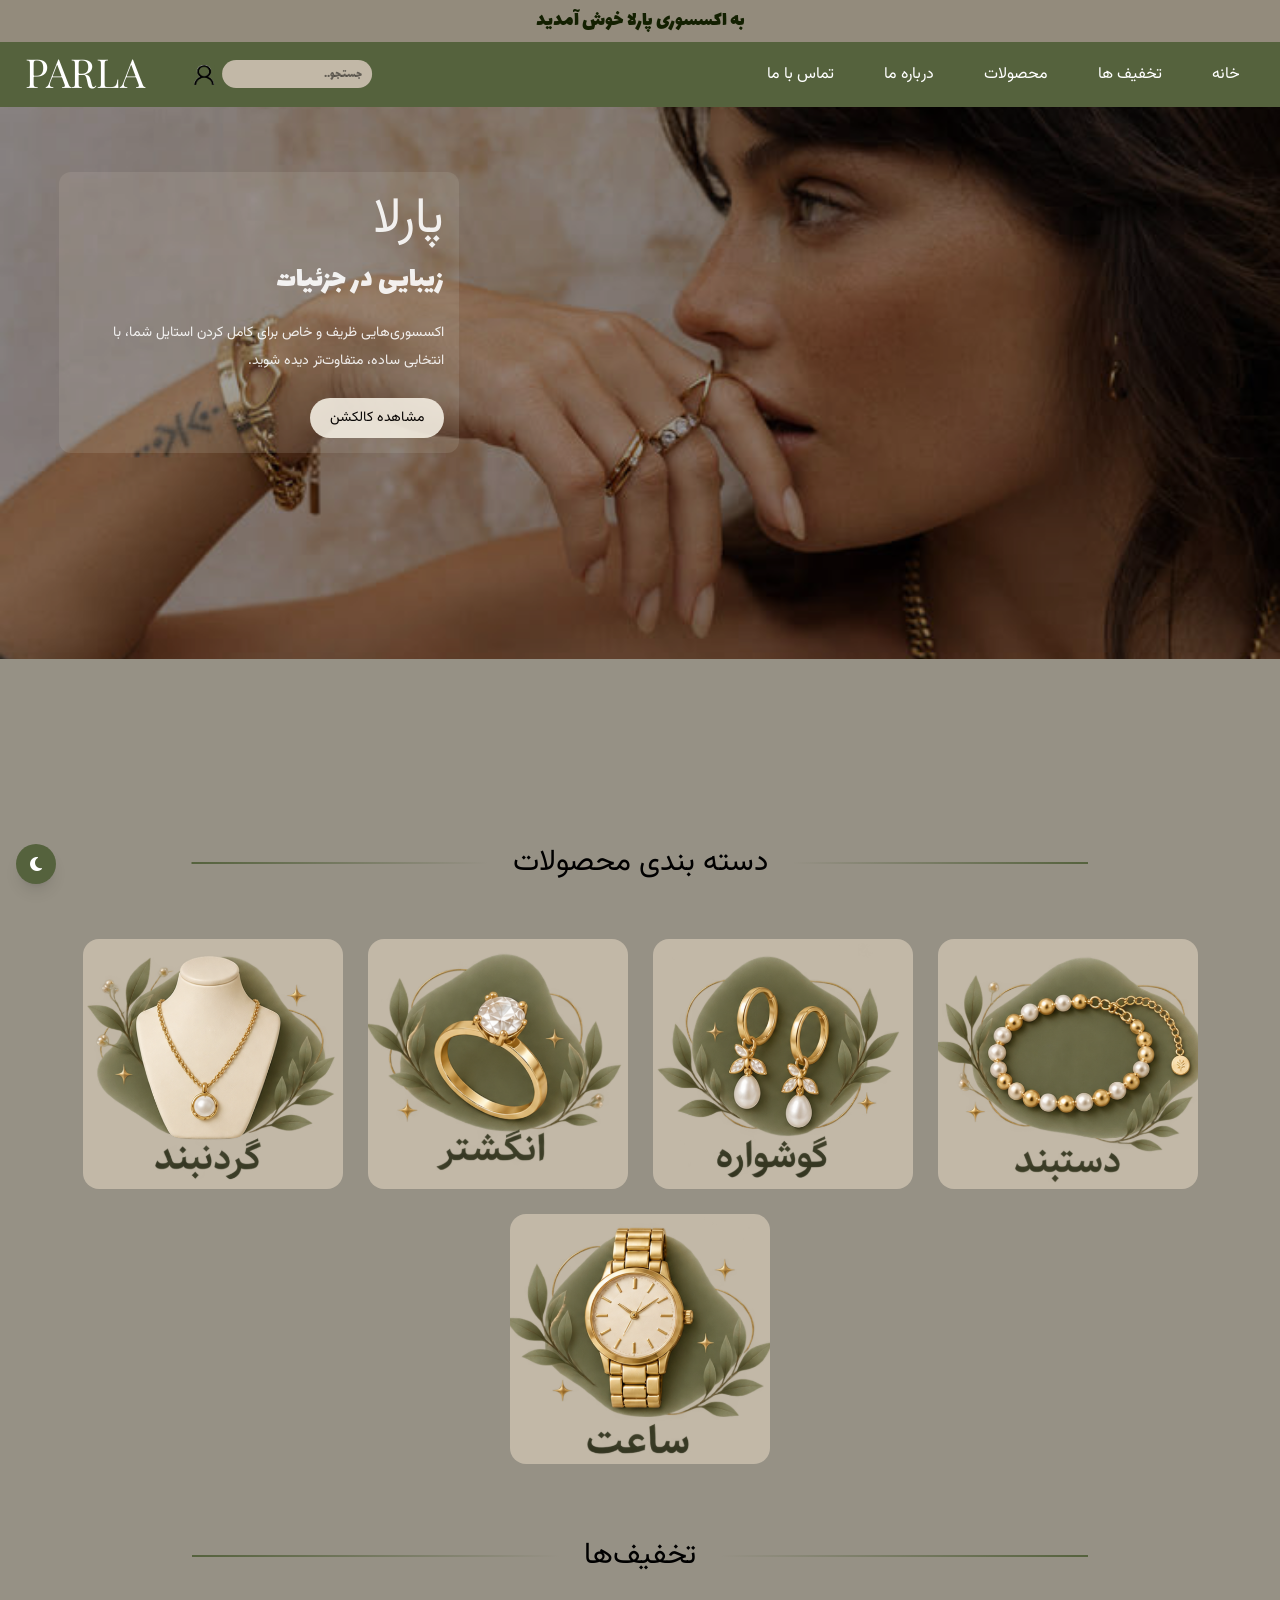
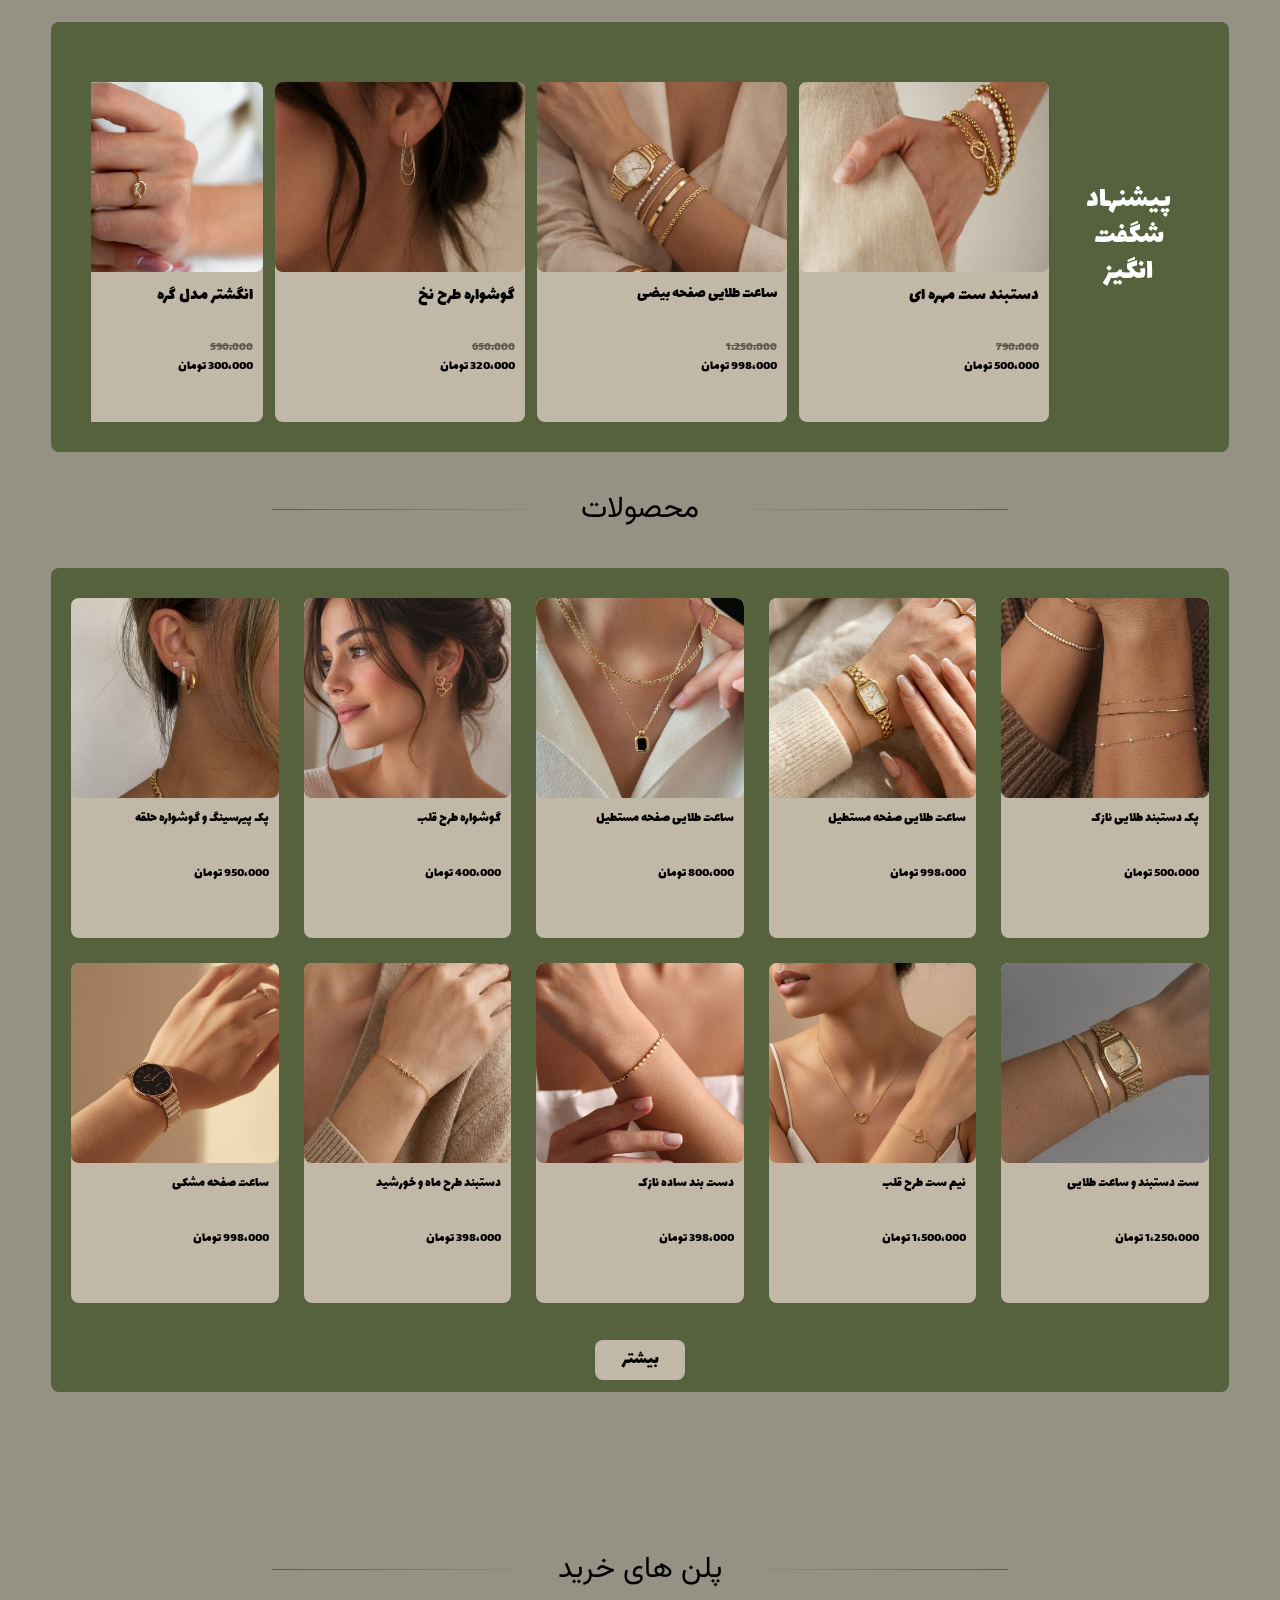
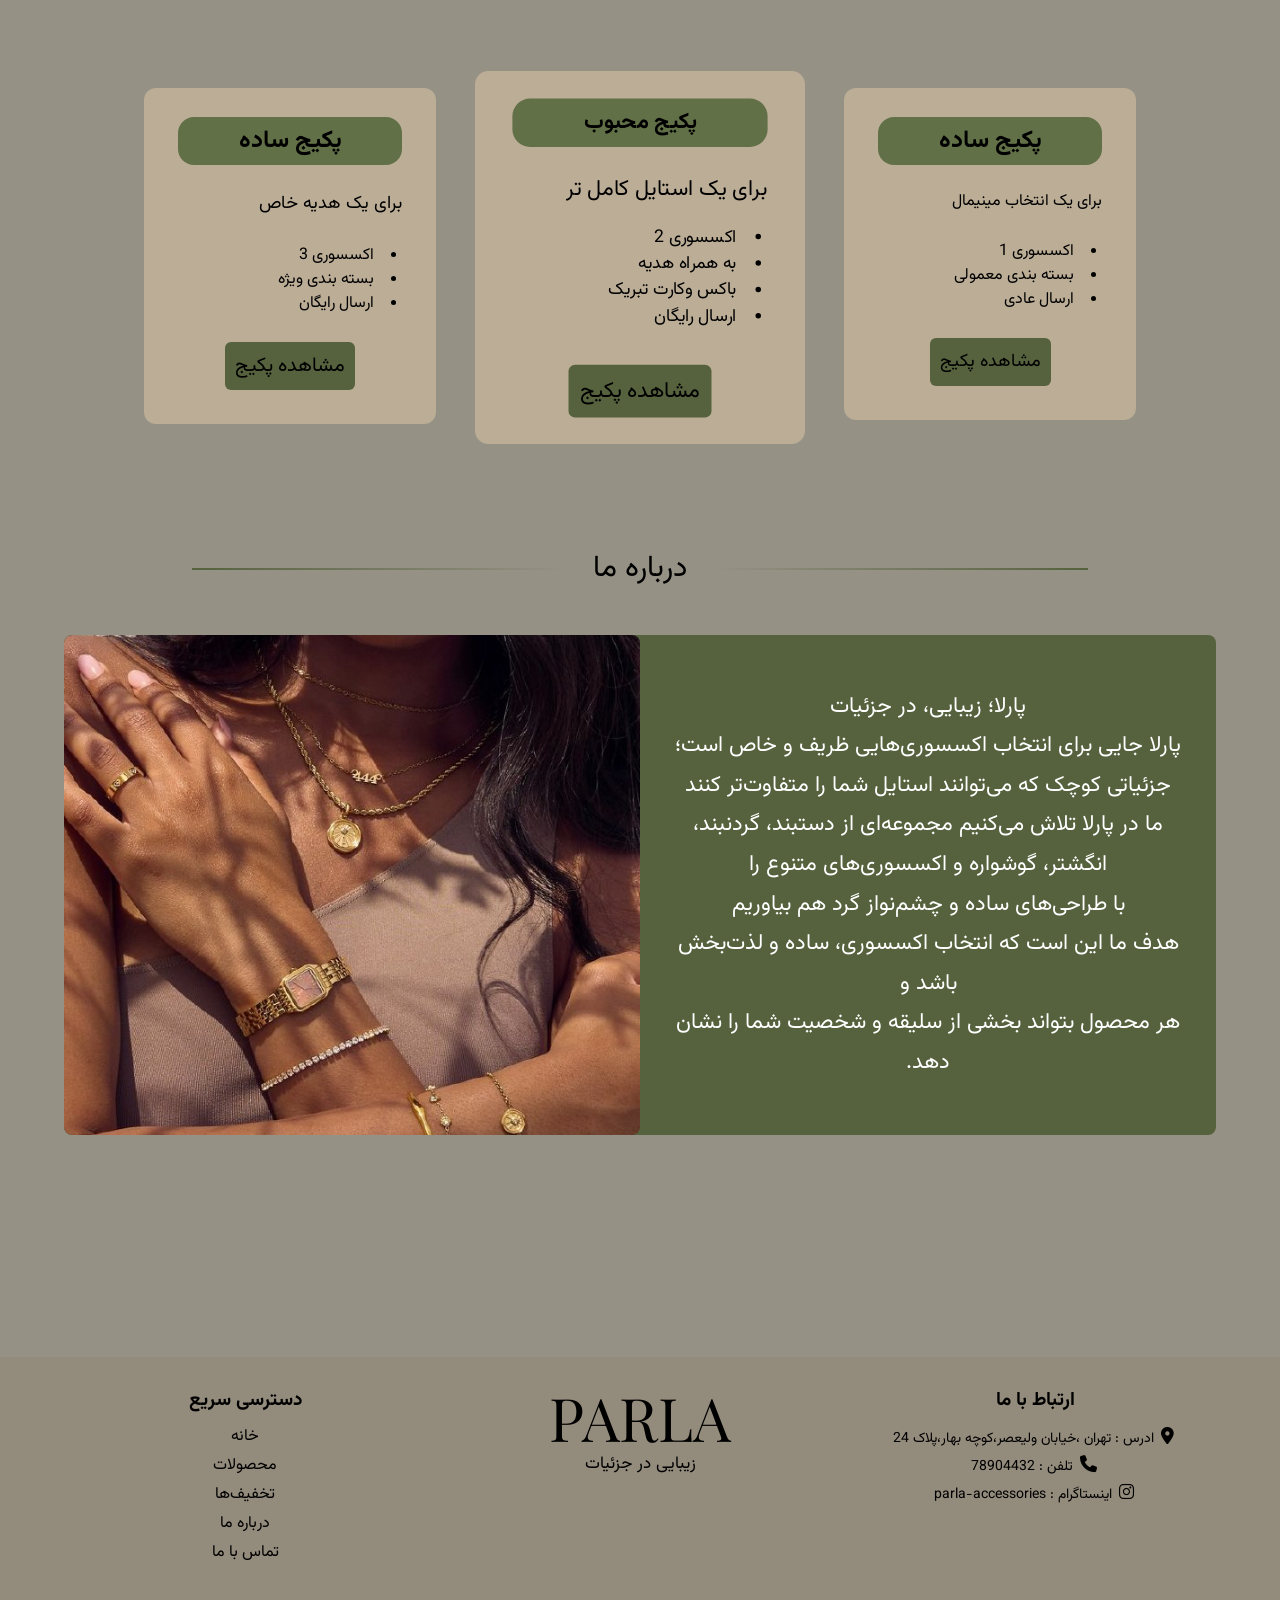
==== commit db790963: "add dark mode" ====
--- a/index.html
+++ b/index.html
@@ -5,8 +5,9 @@
     <meta name="viewport" content="width=device-width, initial-scale=1.0">
     
 
-    <link rel="stylesheet" href="styles/style.css">
+   
     <link rel="stylesheet" href="./src/output.css">
+    <script src="./src/theme.js"></script>
 
        <link rel="preconnect" href="https://fonts.googleapis.com">
        <link rel="preconnect" href="https://fonts.gstatic.com" crossorigin>
@@ -42,7 +43,7 @@
 
     <nav class="relative z-2 flex justify-between items-center p-3.75 text-white order-3 bg-olive-light gap-2.5 w-full xl:w-auto xl:gap-12.5 xl:bg-olive">
 
-        <a class="text-white whitespace-nowrap text-xs leading-1.25 xl:text-base xl:font-vazir hover:text-figure-shadow">خانه</a>
+        <a class="text-white whitespace-nowrap text-xs leading-1.25 xl:text-base xl:font-vazir hover:text-figure-shadow" href="index.html">خانه</a>
         <a class="text-white whitespace-nowrap text-xs leading-1.25 xl:text-base xl:font-vazir hover:text-figure-shadow" href="#off">تخفیف ها</a>
         <a class="text-white whitespace-nowrap text-xs leading-1.25 xl:text-base xl:font-vazir hover:text-figure-shadow" href="#product">محصولات</a>
         <a class="text-white whitespace-nowrap text-xs leading-1.25 xl:text-base xl:font-vazir hover:text-figure-shadow" href="#about">درباره ما</a>
@@ -57,7 +58,7 @@
 
       <picture class="absolute inset-0 w-full h-175 xl:h-[170%]">
         <source style="height: fit-content;" media="(max-width: 600px)" srcset="image/mobile.jpg">
-        <img  class="w-full h-150 object-cover absolute top-0 left-0 z-0 brightness-60 xl:h-1/2" src="image\background.jpg" alt="">
+        <img  class="w-full h-150 object-cover absolute top-0 left-0 z-0 brightness-60 xl:h-1/2" src="image/background.jpg" alt="">
     </picture>
 
     <div class="relative text-right bg-hero-overlay opacity-90 text-white rounded-xl z-2 w-[55%] mt-12.5 mr-32.5 p-3.75 xl:absolute xl:top-[10%] xl:left-2.25 xl:w-100 xl:m-0 xl:translate-x-12.5">
@@ -157,9 +158,9 @@
 
         <figure class="flex-none basis-47.5 h-74.75 mt-5 bg-taupe-light text-black rounded-lg xl:basis-62.5 xl:h-85 xl:mt-10 xl:-translate-y-1.25">
             <img class="w-full h-47.5 object-cover rounded-lg" src="image/p2-watch.jpg" alt="">
-            <figcaption class="h-15 p-2.5 text-right text-[15px]">ساعت طلایی صفحه بیضی</figcaption>
-            <p class="p-2.5 text-right leading-[0.7] xl:py-1.25 xl:leading-[1.2]">
-                <del class="text-xs opacity-50">1،2500،000</del>
+            <figcaption class="h-15 p-2.5 text-right text-text-15">ساعت طلایی صفحه بیضی</figcaption>
+            <p class="p-2.5 text-right leading-[0.7] xl:py-1.25 xl:leading-[1.2]">
+                <del class="text-xs opacity-50">1،250،000</del>
                 <br>
                 <span class="text-xs xl:text-13">998،000 تومان</span>
             </p>
@@ -384,7 +385,7 @@
 
 </section>
 
-<h2 id="off" class="flex items-center gap-3 w-full max-w-sm mx-auto px-4 mt-10 mb-6 xl:gap-6 xl:max-w-4xl xl:px-0 xl:mt-16 xl:mb-12">
+<h2 id="about" class="flex items-center gap-3 w-full max-w-sm mx-auto px-4 mt-10 mb-6 xl:gap-6 xl:max-w-4xl xl:px-0 xl:mt-16 xl:mb-12">
    <span class="h-px flex-1 bg-linear-to-r from-transparent to-olive xl:h-0.5"></span>
    <span class="font-vazir text-xl whitespace-nowrap xl:text-3xl">درباره ما</span>
    <span class="h-px flex-1 bg-linear-to-r from-transparent to-olive -scale-x-100 xl:h-0.5"></span>
--- a/src/output.css
+++ b/src/output.css
@@ -1,1853 +1,2 @@
 /*! tailwindcss v4.3.3 | MIT License | https://tailwindcss.com */
-@layer properties;
-@layer theme, base, components, utilities;
-@layer theme {
-  :root, :host {
-    --font-sans: -apple-system, BlinkMacSystemFont, "Segoe UI", Roboto, "Helvetica Neue",
-      "Noto Sans", Arial, sans-serif, "Apple Color Emoji", "Segoe UI Emoji",
-      "Segoe UI Symbol", "Noto Color Emoji";
-    --font-mono: ui-monospace, SFMono-Regular, Menlo, Monaco, Consolas, "Liberation Mono",
-      "Courier New", monospace;
-    --color-black: #000;
-    --color-white: #fff;
-    --spacing: 0.25rem;
-    --container-sm: 24rem;
-    --container-3xl: 48rem;
-    --container-4xl: 56rem;
-    --text-xs: 0.75rem;
-    --text-xs--line-height: calc(1 / 0.75);
-    --text-sm: 0.875rem;
-    --text-sm--line-height: calc(1.25 / 0.875);
-    --text-base: 1rem;
-    --text-base--line-height: calc(1.5 / 1);
-    --text-lg: 1.125rem;
-    --text-lg--line-height: calc(1.75 / 1.125);
-    --text-xl: 1.25rem;
-    --text-xl--line-height: calc(1.75 / 1.25);
-    --text-2xl: 1.5rem;
-    --text-2xl--line-height: calc(2 / 1.5);
-    --text-3xl: 1.875rem;
-    --text-3xl--line-height: calc(2.25 / 1.875);
-    --text-5xl: 3rem;
-    --text-5xl--line-height: 1;
-    --text-6xl: 3.75rem;
-    --text-6xl--line-height: 1;
-    --font-weight-normal: 400;
-    --font-weight-bold: 700;
-    --leading-snug: 1.375;
-    --leading-normal: 1.5;
-    --leading-loose: 2;
-    --radius-sm: 0.25rem;
-    --radius-md: 0.375rem;
-    --radius-lg: 0.5rem;
-    --radius-xl: 0.75rem;
-    --radius-2xl: 1rem;
-    --default-transition-duration: 150ms;
-    --default-transition-timing-function: cubic-bezier(0.4, 0, 0.2, 1);
-    --default-font-family: var(--font-sans);
-    --default-mono-font-family: var(--font-mono);
-    --color-olive: #55623d;
-    --color-olive-light: #6a7656;
-    --color-taupe-dark: #938b7c;
-    --color-taupe-light: #c2b8a7;
-    --color-mauve: #969185;
-    --color-welcome: #132001;
-    --color-figure-shadow: #454139;
-    --color-hero-overlay: #c6beb030;
-    --color-hero-btn-hover: aliceblue;
-    --color-cream: #f5efe3;
-    --color-tan: #bbad96;
-    --color-olive-dark: #627047;
-    --color-olive-hover: #69745a;
-    --color-taupe-hover: #b3a995;
-    --font-lalezar: "Lalezar", sans-serif;
-    --font-vazir: "Vazirmatn", sans-serif;
-    --font-playfair: "Playfair Display", serif;
-    --text-tiny: 10px;
-    --text-13: 13px;
-    --text-15: 15px;
-    --text-17: 17px;
-    --text-19: 19px;
-    --text-22: 22px;
-    --text-25: 25px;
-    --text-display: 40px;
-    --text-hero-title: 50px;
-  }
-}
-@layer base {
-  *, ::after, ::before, ::backdrop, ::file-selector-button {
-    box-sizing: border-box;
-    margin: 0;
-    padding: 0;
-    border: 0 solid;
-  }
-  html, :host {
-    line-height: 1.5;
-    -webkit-text-size-adjust: 100%;
-    tab-size: 4;
-    font-family: var(--default-font-family, -apple-system, BlinkMacSystemFont, "Segoe UI", Roboto, "Helvetica Neue", "Noto Sans", Arial, sans-serif, "Apple Color Emoji", "Segoe UI Emoji", "Segoe UI Symbol", "Noto Color Emoji");
-    font-feature-settings: var(--default-font-feature-settings, normal);
-    font-variation-settings: var(--default-font-variation-settings, normal);
-    -webkit-tap-highlight-color: transparent;
-  }
-  hr {
-    height: 0;
-    color: inherit;
-    border-top-width: 1px;
-  }
-  abbr:where([title]) {
-    -webkit-text-decoration: underline dotted;
-    text-decoration: underline dotted;
-  }
-  h1, h2, h3, h4, h5, h6 {
-    font-size: inherit;
-    font-weight: inherit;
-  }
-  a {
-    color: inherit;
-    -webkit-text-decoration: inherit;
-    text-decoration: inherit;
-  }
-  b, strong {
-    font-weight: bolder;
-  }
-  code, kbd, samp, pre {
-    font-family: var(--default-mono-font-family, ui-monospace, SFMono-Regular, Menlo, Monaco, Consolas, "Liberation Mono", "Courier New", monospace);
-    font-feature-settings: var(--default-mono-font-feature-settings, normal);
-    font-variation-settings: var(--default-mono-font-variation-settings, normal);
-    font-size: 1em;
-  }
-  small {
-    font-size: 80%;
-  }
-  sub, sup {
-    font-size: 75%;
-    line-height: 0;
-    position: relative;
-    vertical-align: baseline;
-  }
-  sub {
-    bottom: -0.25em;
-  }
-  sup {
-    top: -0.5em;
-  }
-  table {
-    text-indent: 0;
-    border-color: inherit;
-    border-collapse: collapse;
-  }
-  :-moz-focusring:where(:not(iframe)) {
-    outline: auto;
-  }
-  progress {
-    vertical-align: baseline;
-  }
-  summary {
-    display: list-item;
-  }
-  ol, ul, menu {
-    list-style: none;
-  }
-  img, svg, video, canvas, audio, iframe, embed, object {
-    display: block;
-    vertical-align: middle;
-  }
-  img, video {
-    max-width: 100%;
-    height: auto;
-  }
-  button, input, select, optgroup, textarea, ::file-selector-button {
-    font: inherit;
-    font-feature-settings: inherit;
-    font-variation-settings: inherit;
-    letter-spacing: inherit;
-    color: inherit;
-    border-radius: 0;
-    background-color: transparent;
-    opacity: 1;
-  }
-  :where(select:is([multiple], [size])) optgroup {
-    font-weight: bolder;
-  }
-  :where(select:is([multiple], [size])) optgroup option {
-    padding-inline-start: 20px;
-  }
-  ::file-selector-button {
-    margin-inline-end: 4px;
-  }
-  ::placeholder {
-    opacity: 1;
-  }
-  @supports (not (-webkit-appearance: -apple-pay-button))  or (contain-intrinsic-size: 1px) {
-    ::placeholder {
-      color: currentcolor;
-      @supports (color: color-mix(in lab, red, red)) {
-        color: color-mix(in oklab, currentcolor 50%, transparent);
-      }
-    }
-  }
-  textarea {
-    resize: vertical;
-  }
-  ::-webkit-search-decoration {
-    -webkit-appearance: none;
-  }
-  ::-webkit-date-and-time-value {
-    min-height: 1lh;
-    text-align: inherit;
-  }
-  ::-webkit-datetime-edit {
-    display: inline-flex;
-  }
-  ::-webkit-datetime-edit-fields-wrapper {
-    padding: 0;
-  }
-  ::-webkit-datetime-edit, ::-webkit-datetime-edit-year-field, ::-webkit-datetime-edit-month-field, ::-webkit-datetime-edit-day-field, ::-webkit-datetime-edit-hour-field, ::-webkit-datetime-edit-minute-field, ::-webkit-datetime-edit-second-field, ::-webkit-datetime-edit-millisecond-field, ::-webkit-datetime-edit-meridiem-field {
-    padding-block: 0;
-  }
-  ::-webkit-calendar-picker-indicator {
-    line-height: 1;
-  }
-  :-moz-ui-invalid {
-    box-shadow: none;
-  }
-  button, input:where([type="button"], [type="reset"], [type="submit"]), ::file-selector-button {
-    appearance: button;
-  }
-  ::-webkit-inner-spin-button, ::-webkit-outer-spin-button {
-    height: auto;
-  }
-  [hidden]:where(:not([hidden="until-found"])) {
-    display: none !important;
-  }
-}
-@layer utilities {
-  .absolute {
-    position: absolute;
-  }
-  .relative {
-    position: relative;
-  }
-  .inset-0 {
-    inset: 0px;
-  }
-  .top-0 {
-    top: 0px;
-  }
-  .top-27 {
-    top: calc(var(--spacing) * 27);
-  }
-  .top-27\.5 {
-    top: calc(var(--spacing) * 27.5);
-  }
-  .left-0 {
-    left: 0px;
-  }
-  .z-0 {
-    z-index: 0;
-  }
-  .z-2 {
-    z-index: 2;
-  }
-  .order-1 {
-    order: 1;
-  }
-  .order-2 {
-    order: 2;
-  }
-  .order-3 {
-    order: 3;
-  }
-  .col-span-full {
-    grid-column: 1 / -1;
-  }
-  .mx-0 {
-    margin-inline: 0px;
-  }
-  .mx-0\.75 {
-    margin-inline: calc(var(--spacing) * 0.75);
-  }
-  .mx-3 {
-    margin-inline: calc(var(--spacing) * 3);
-  }
-  .mx-3\.75 {
-    margin-inline: calc(var(--spacing) * 3.75);
-  }
-  .mx-auto {
-    margin-inline: auto;
-  }
-  .my-3 {
-    margin-block: calc(var(--spacing) * 3);
-  }
-  .my-7 {
-    margin-block: calc(var(--spacing) * 7);
-  }
-  .my-7\.5 {
-    margin-block: calc(var(--spacing) * 7.5);
-  }
-  .my-8 {
-    margin-block: calc(var(--spacing) * 8);
-  }
-  .my-10 {
-    margin-block: calc(var(--spacing) * 10);
-  }
-  .my-12 {
-    margin-block: calc(var(--spacing) * 12);
-  }
-  .my-12\.5 {
-    margin-block: calc(var(--spacing) * 12.5);
-  }
-  .mt-1 {
-    margin-top: var(--spacing);
-  }
-  .mt-1\.5 {
-    margin-top: calc(var(--spacing) * 1.5);
-  }
-  .mt-1\.25 {
-    margin-top: calc(var(--spacing) * 1.25);
-  }
-  .mt-1\.75 {
-    margin-top: calc(var(--spacing) * 1.75);
-  }
-  .mt-2 {
-    margin-top: calc(var(--spacing) * 2);
-  }
-  .mt-2\.5 {
-    margin-top: calc(var(--spacing) * 2.5);
-  }
-  .mt-2\.75 {
-    margin-top: calc(var(--spacing) * 2.75);
-  }
-  .mt-3 {
-    margin-top: calc(var(--spacing) * 3);
-  }
-  .mt-4 {
-    margin-top: calc(var(--spacing) * 4);
-  }
-  .mt-5 {
-    margin-top: calc(var(--spacing) * 5);
-  }
-  .mt-10 {
-    margin-top: calc(var(--spacing) * 10);
-  }
-  .mt-12 {
-    margin-top: calc(var(--spacing) * 12);
-  }
-  .mt-12\.5 {
-    margin-top: calc(var(--spacing) * 12.5);
-  }
-  .mr-32 {
-    margin-right: calc(var(--spacing) * 32);
-  }
-  .mr-32\.5 {
-    margin-right: calc(var(--spacing) * 32.5);
-  }
-  .mb-0 {
-    margin-bottom: 0px;
-  }
-  .mb-0\.75 {
-    margin-bottom: calc(var(--spacing) * 0.75);
-  }
-  .mb-2 {
-    margin-bottom: calc(var(--spacing) * 2);
-  }
-  .mb-2\.5 {
-    margin-bottom: calc(var(--spacing) * 2.5);
-  }
-  .mb-3 {
-    margin-bottom: calc(var(--spacing) * 3);
-  }
-  .mb-6 {
-    margin-bottom: calc(var(--spacing) * 6);
-  }
-  .mb-12 {
-    margin-bottom: calc(var(--spacing) * 12);
-  }
-  .mb-12\.5 {
-    margin-bottom: calc(var(--spacing) * 12.5);
-  }
-  .block {
-    display: block;
-  }
-  .flex {
-    display: flex;
-  }
-  .grid {
-    display: grid;
-  }
-  .hidden {
-    display: none;
-  }
-  .table {
-    display: table;
-  }
-  .aspect-square {
-    aspect-ratio: 1 / 1;
-  }
-  .h-3 {
-    height: calc(var(--spacing) * 3);
-  }
-  .h-4 {
-    height: calc(var(--spacing) * 4);
-  }
-  .h-4\.75 {
-    height: calc(var(--spacing) * 4.75);
-  }
-  .h-5 {
-    height: calc(var(--spacing) * 5);
-  }
-  .h-7 {
-    height: calc(var(--spacing) * 7);
-  }
-  .h-7\.5 {
-    height: calc(var(--spacing) * 7.5);
-  }
-  .h-10 {
-    height: calc(var(--spacing) * 10);
-  }
-  .h-15 {
-    height: calc(var(--spacing) * 15);
-  }
-  .h-25 {
-    height: calc(var(--spacing) * 25);
-  }
-  .h-30 {
-    height: calc(var(--spacing) * 30);
-  }
-  .h-32 {
-    height: calc(var(--spacing) * 32);
-  }
-  .h-35 {
-    height: calc(var(--spacing) * 35);
-  }
-  .h-44 {
-    height: calc(var(--spacing) * 44);
-  }
-  .h-44\.75 {
-    height: calc(var(--spacing) * 44.75);
-  }
-  .h-45 {
-    height: calc(var(--spacing) * 45);
-  }
-  .h-47 {
-    height: calc(var(--spacing) * 47);
-  }
-  .h-47\.5 {
-    height: calc(var(--spacing) * 47.5);
-  }
-  .h-47\.75 {
-    height: calc(var(--spacing) * 47.75);
-  }
-  .h-50 {
-    height: calc(var(--spacing) * 50);
-  }
-  .h-60 {
-    height: calc(var(--spacing) * 60);
-  }
-  .h-60\.75 {
-    height: calc(var(--spacing) * 60.75);
-  }
-  .h-70 {
-    height: calc(var(--spacing) * 70);
-  }
-  .h-70\.75 {
-    height: calc(var(--spacing) * 70.75);
-  }
-  .h-74 {
-    height: calc(var(--spacing) * 74);
-  }
-  .h-74\.75 {
-    height: calc(var(--spacing) * 74.75);
-  }
-  .h-78 {
-    height: calc(var(--spacing) * 78);
-  }
-  .h-80 {
-    height: calc(var(--spacing) * 80);
-  }
-  .h-90 {
-    height: calc(var(--spacing) * 90);
-  }
-  .h-100 {
-    height: calc(var(--spacing) * 100);
-  }
-  .h-107 {
-    height: calc(var(--spacing) * 107);
-  }
-  .h-107\.5 {
-    height: calc(var(--spacing) * 107.5);
-  }
-  .h-150 {
-    height: calc(var(--spacing) * 150);
-  }
-  .h-160 {
-    height: calc(var(--spacing) * 160);
-  }
-  .h-160\.75 {
-    height: calc(var(--spacing) * 160.75);
-  }
-  .h-175 {
-    height: calc(var(--spacing) * 175);
-  }
-  .h-auto {
-    height: auto;
-  }
-  .h-fit {
-    height: fit-content;
-  }
-  .h-px {
-    height: 1px;
-  }
-  .w-5 {
-    width: calc(var(--spacing) * 5);
-  }
-  .w-22 {
-    width: calc(var(--spacing) * 22);
-  }
-  .w-22\.5 {
-    width: calc(var(--spacing) * 22.5);
-  }
-  .w-27 {
-    width: calc(var(--spacing) * 27);
-  }
-  .w-27\.5 {
-    width: calc(var(--spacing) * 27.5);
-  }
-  .w-30 {
-    width: calc(var(--spacing) * 30);
-  }
-  .w-\[55\%\] {
-    width: 55%;
-  }
-  .w-\[90\%\] {
-    width: 90%;
-  }
-  .w-\[92\%\] {
-    width: 92%;
-  }
-  .w-full {
-    width: 100%;
-  }
-  .max-w-3xl {
-    max-width: var(--container-3xl);
-  }
-  .max-w-75 {
-    max-width: calc(var(--spacing) * 75);
-  }
-  .max-w-sm {
-    max-width: var(--container-sm);
-  }
-  .flex-1 {
-    flex: 1;
-  }
-  .flex-none {
-    flex: none;
-  }
-  .basis-36 {
-    flex-basis: calc(var(--spacing) * 36);
-  }
-  .basis-47 {
-    flex-basis: calc(var(--spacing) * 47);
-  }
-  .basis-47\.5 {
-    flex-basis: calc(var(--spacing) * 47.5);
-  }
-  .border-collapse {
-    border-collapse: collapse;
-  }
-  .-translate-y-0 {
-    --tw-translate-y: 0px;
-    translate: var(--tw-translate-x) var(--tw-translate-y);
-  }
-  .-translate-y-0\.75 {
-    --tw-translate-y: calc(var(--spacing) * -0.75);
-    translate: var(--tw-translate-x) var(--tw-translate-y);
-  }
-  .-translate-y-6 {
-    --tw-translate-y: calc(var(--spacing) * -6);
-    translate: var(--tw-translate-x) var(--tw-translate-y);
-  }
-  .-translate-y-6\.25 {
-    --tw-translate-y: calc(var(--spacing) * -6.25);
-    translate: var(--tw-translate-x) var(--tw-translate-y);
-  }
-  .translate-y-2 {
-    --tw-translate-y: calc(var(--spacing) * 2);
-    translate: var(--tw-translate-x) var(--tw-translate-y);
-  }
-  .translate-y-2\.5 {
-    --tw-translate-y: calc(var(--spacing) * 2.5);
-    translate: var(--tw-translate-x) var(--tw-translate-y);
-  }
-  .-scale-x-100 {
-    --tw-scale-x: calc(100% * -1);
-    scale: var(--tw-scale-x) var(--tw-scale-y);
-  }
-  .cursor-pointer {
-    cursor: pointer;
-  }
-  .resize {
-    resize: both;
-  }
-  .snap-x {
-    scroll-snap-type: x var(--tw-scroll-snap-strictness);
-  }
-  .snap-mandatory {
-    --tw-scroll-snap-strictness: mandatory;
-  }
-  .snap-start {
-    scroll-snap-align: start;
-  }
-  .\[scrollbar-width\:thin\] {
-    scrollbar-width: thin;
-  }
-  .\[scrollbar-color\:var\(--color-taupe-dark\)_var\(--color-taupe-light\)\] {
-    scrollbar-color: var(--color-taupe-dark) var(--color-taupe-light);
-  }
-  .list-inside {
-    list-style-position: inside;
-  }
-  .list-disc {
-    list-style-type: disc;
-  }
-  .grid-cols-1 {
-    grid-template-columns: repeat(1, minmax(0, 1fr));
-  }
-  .grid-cols-2 {
-    grid-template-columns: repeat(2, minmax(0, 1fr));
-  }
-  .grid-cols-4 {
-    grid-template-columns: repeat(4, minmax(0, 1fr));
-  }
-  .flex-col {
-    flex-direction: column;
-  }
-  .flex-col-reverse {
-    flex-direction: column-reverse;
-  }
-  .flex-row {
-    flex-direction: row;
-  }
-  .flex-row-reverse {
-    flex-direction: row-reverse;
-  }
-  .flex-wrap {
-    flex-wrap: wrap;
-  }
-  .items-center {
-    align-items: center;
-  }
-  .items-start {
-    align-items: flex-start;
-  }
-  .items-stretch {
-    align-items: stretch;
-  }
-  .justify-between {
-    justify-content: space-between;
-  }
-  .justify-center {
-    justify-content: center;
-  }
-  .justify-start {
-    justify-content: flex-start;
-  }
-  .justify-items-center {
-    justify-items: center;
-  }
-  .gap-0 {
-    gap: 0px;
-  }
-  .gap-0\.5 {
-    gap: calc(var(--spacing) * 0.5);
-  }
-  .gap-1 {
-    gap: var(--spacing);
-  }
-  .gap-1\.25 {
-    gap: calc(var(--spacing) * 1.25);
-  }
-  .gap-2 {
-    gap: calc(var(--spacing) * 2);
-  }
-  .gap-2\.5 {
-    gap: calc(var(--spacing) * 2.5);
-  }
-  .gap-3 {
-    gap: calc(var(--spacing) * 3);
-  }
-  .gap-3\.75 {
-    gap: calc(var(--spacing) * 3.75);
-  }
-  .gap-4 {
-    gap: calc(var(--spacing) * 4);
-  }
-  .gap-6 {
-    gap: calc(var(--spacing) * 6);
-  }
-  .gap-6\.25 {
-    gap: calc(var(--spacing) * 6.25);
-  }
-  .gap-10 {
-    gap: calc(var(--spacing) * 10);
-  }
-  .gap-x-5 {
-    column-gap: calc(var(--spacing) * 5);
-  }
-  .gap-y-1 {
-    row-gap: var(--spacing);
-  }
-  .gap-y-1\.25 {
-    row-gap: calc(var(--spacing) * 1.25);
-  }
-  .justify-self-center {
-    justify-self: center;
-  }
-  .overflow-hidden {
-    overflow: hidden;
-  }
-  .overflow-x-auto {
-    overflow-x: auto;
-  }
-  .overflow-x-hidden {
-    overflow-x: hidden;
-  }
-  .overflow-y-hidden {
-    overflow-y: hidden;
-  }
-  .scroll-smooth {
-    scroll-behavior: smooth;
-  }
-  .rounded-2xl {
-    border-radius: var(--radius-2xl);
-  }
-  .rounded-full {
-    border-radius: calc(infinity * 1px);
-  }
-  .rounded-lg {
-    border-radius: var(--radius-lg);
-  }
-  .rounded-md {
-    border-radius: var(--radius-md);
-  }
-  .rounded-sm {
-    border-radius: var(--radius-sm);
-  }
-  .rounded-xl {
-    border-radius: var(--radius-xl);
-  }
-  .border {
-    border-style: var(--tw-border-style);
-    border-width: 1px;
-  }
-  .bg-cream {
-    background-color: var(--color-cream);
-  }
-  .bg-hero-overlay {
-    background-color: var(--color-hero-overlay);
-  }
-  .bg-mauve {
-    background-color: var(--color-mauve);
-  }
-  .bg-olive {
-    background-color: var(--color-olive);
-  }
-  .bg-olive-dark {
-    background-color: var(--color-olive-dark);
-  }
-  .bg-olive-light {
-    background-color: var(--color-olive-light);
-  }
-  .bg-tan {
-    background-color: var(--color-tan);
-  }
-  .bg-taupe-dark {
-    background-color: var(--color-taupe-dark);
-  }
-  .bg-taupe-light {
-    background-color: var(--color-taupe-light);
-  }
-  .bg-linear-to-r {
-    --tw-gradient-position: to right;
-    @supports (background-image: linear-gradient(in lab, red, red)) {
-      --tw-gradient-position: to right in oklab;
-    }
-    background-image: linear-gradient(var(--tw-gradient-stops));
-  }
-  .from-transparent {
-    --tw-gradient-from: transparent;
-    --tw-gradient-stops: var(--tw-gradient-via-stops, var(--tw-gradient-position), var(--tw-gradient-from) var(--tw-gradient-from-position), var(--tw-gradient-to) var(--tw-gradient-to-position));
-  }
-  .to-olive {
-    --tw-gradient-to: var(--color-olive);
-    --tw-gradient-stops: var(--tw-gradient-via-stops, var(--tw-gradient-position), var(--tw-gradient-from) var(--tw-gradient-from-position), var(--tw-gradient-to) var(--tw-gradient-to-position));
-  }
-  .object-cover {
-    object-fit: cover;
-  }
-  .p-1 {
-    padding: var(--spacing);
-  }
-  .p-1\.5 {
-    padding: calc(var(--spacing) * 1.5);
-  }
-  .p-1\.25 {
-    padding: calc(var(--spacing) * 1.25);
-  }
-  .p-1\.75 {
-    padding: calc(var(--spacing) * 1.75);
-  }
-  .p-2 {
-    padding: calc(var(--spacing) * 2);
-  }
-  .p-2\.5 {
-    padding: calc(var(--spacing) * 2.5);
-  }
-  .p-3 {
-    padding: calc(var(--spacing) * 3);
-  }
-  .p-3\.75 {
-    padding: calc(var(--spacing) * 3.75);
-  }
-  .p-5 {
-    padding: calc(var(--spacing) * 5);
-  }
-  .p-7 {
-    padding: calc(var(--spacing) * 7);
-  }
-  .p-7\.5 {
-    padding: calc(var(--spacing) * 7.5);
-  }
-  .p-8 {
-    padding: calc(var(--spacing) * 8);
-  }
-  .p-8\.5 {
-    padding: calc(var(--spacing) * 8.5);
-  }
-  .p-9 {
-    padding: calc(var(--spacing) * 9);
-  }
-  .p-9\.5 {
-    padding: calc(var(--spacing) * 9.5);
-  }
-  .p-10 {
-    padding: calc(var(--spacing) * 10);
-  }
-  .p-10\.5 {
-    padding: calc(var(--spacing) * 10.5);
-  }
-  .px-2 {
-    padding-inline: calc(var(--spacing) * 2);
-  }
-  .px-2\.5 {
-    padding-inline: calc(var(--spacing) * 2.5);
-  }
-  .px-3 {
-    padding-inline: calc(var(--spacing) * 3);
-  }
-  .px-3\.75 {
-    padding-inline: calc(var(--spacing) * 3.75);
-  }
-  .px-4 {
-    padding-inline: calc(var(--spacing) * 4);
-  }
-  .px-5 {
-    padding-inline: calc(var(--spacing) * 5);
-  }
-  .px-6 {
-    padding-inline: calc(var(--spacing) * 6);
-  }
-  .py-1 {
-    padding-block: var(--spacing);
-  }
-  .py-1\.25 {
-    padding-block: calc(var(--spacing) * 1.25);
-  }
-  .py-1\.75 {
-    padding-block: calc(var(--spacing) * 1.75);
-  }
-  .py-2 {
-    padding-block: calc(var(--spacing) * 2);
-  }
-  .py-2\.5 {
-    padding-block: calc(var(--spacing) * 2.5);
-  }
-  .py-7 {
-    padding-block: calc(var(--spacing) * 7);
-  }
-  .py-7\.5 {
-    padding-block: calc(var(--spacing) * 7.5);
-  }
-  .py-15 {
-    padding-block: calc(var(--spacing) * 15);
-  }
-  .py-16 {
-    padding-block: calc(var(--spacing) * 16);
-  }
-  .py-165 {
-    padding-block: calc(var(--spacing) * 165);
-  }
-  .pt-1 {
-    padding-top: var(--spacing);
-  }
-  .pt-2 {
-    padding-top: calc(var(--spacing) * 2);
-  }
-  .pt-3 {
-    padding-top: calc(var(--spacing) * 3);
-  }
-  .pt-4 {
-    padding-top: calc(var(--spacing) * 4);
-  }
-  .pt-5 {
-    padding-top: calc(var(--spacing) * 5);
-  }
-  .pt-7 {
-    padding-top: calc(var(--spacing) * 7);
-  }
-  .pt-7\.5 {
-    padding-top: calc(var(--spacing) * 7.5);
-  }
-  .pb-1 {
-    padding-bottom: var(--spacing);
-  }
-  .pb-1\.5 {
-    padding-bottom: calc(var(--spacing) * 1.5);
-  }
-  .pb-1\.75 {
-    padding-bottom: calc(var(--spacing) * 1.75);
-  }
-  .pb-2 {
-    padding-bottom: calc(var(--spacing) * 2);
-  }
-  .pb-2\.5 {
-    padding-bottom: calc(var(--spacing) * 2.5);
-  }
-  .pb-3 {
-    padding-bottom: calc(var(--spacing) * 3);
-  }
-  .pb-6 {
-    padding-bottom: calc(var(--spacing) * 6);
-  }
-  .pl-3 {
-    padding-left: calc(var(--spacing) * 3);
-  }
-  .pl-3\.75 {
-    padding-left: calc(var(--spacing) * 3.75);
-  }
-  .text-center {
-    text-align: center;
-  }
-  .text-right {
-    text-align: right;
-  }
-  .font-lalezar {
-    font-family: var(--font-lalezar);
-  }
-  .font-playfair {
-    font-family: var(--font-playfair);
-  }
-  .font-vazir {
-    font-family: var(--font-vazir);
-  }
-  .text-2xl {
-    font-size: var(--text-2xl);
-    line-height: var(--tw-leading, var(--text-2xl--line-height));
-  }
-  .text-3xl {
-    font-size: var(--text-3xl);
-    line-height: var(--tw-leading, var(--text-3xl--line-height));
-  }
-  .text-5xl {
-    font-size: var(--text-5xl);
-    line-height: var(--tw-leading, var(--text-5xl--line-height));
-  }
-  .text-6xl {
-    font-size: var(--text-6xl);
-    line-height: var(--tw-leading, var(--text-6xl--line-height));
-  }
-  .text-base {
-    font-size: var(--text-base);
-    line-height: var(--tw-leading, var(--text-base--line-height));
-  }
-  .text-lg {
-    font-size: var(--text-lg);
-    line-height: var(--tw-leading, var(--text-lg--line-height));
-  }
-  .text-sm {
-    font-size: var(--text-sm);
-    line-height: var(--tw-leading, var(--text-sm--line-height));
-  }
-  .text-xl {
-    font-size: var(--text-xl);
-    line-height: var(--tw-leading, var(--text-xl--line-height));
-  }
-  .text-xs {
-    font-size: var(--text-xs);
-    line-height: var(--tw-leading, var(--text-xs--line-height));
-  }
-  .text-13 {
-    font-size: var(--text-13);
-  }
-  .text-15 {
-    font-size: var(--text-15);
-  }
-  .text-17 {
-    font-size: var(--text-17);
-  }
-  .text-19 {
-    font-size: var(--text-19);
-  }
-  .text-22 {
-    font-size: var(--text-22);
-  }
-  .text-25 {
-    font-size: var(--text-25);
-  }
-  .text-\[5px\] {
-    font-size: 5px;
-  }
-  .text-\[10px\] {
-    font-size: 10px;
-  }
-  .text-\[11px\] {
-    font-size: 11px;
-  }
-  .text-\[13px\] {
-    font-size: 13px;
-  }
-  .text-\[14px\] {
-    font-size: 14px;
-  }
-  .text-\[15px\] {
-    font-size: 15px;
-  }
-  .text-tiny {
-    font-size: var(--text-tiny);
-  }
-  .leading-1 {
-    --tw-leading: var(--spacing);
-    line-height: var(--spacing);
-  }
-  .leading-1\.25 {
-    --tw-leading: calc(var(--spacing) * 1.25);
-    line-height: calc(var(--spacing) * 1.25);
-  }
-  .leading-\[0\.7\] {
-    --tw-leading: 0.7;
-    line-height: 0.7;
-  }
-  .leading-\[1\.2\] {
-    --tw-leading: 1.2;
-    line-height: 1.2;
-  }
-  .leading-\[1\.7\] {
-    --tw-leading: 1.7;
-    line-height: 1.7;
-  }
-  .leading-\[1\.8\] {
-    --tw-leading: 1.8;
-    line-height: 1.8;
-  }
-  .leading-loose {
-    --tw-leading: var(--leading-loose);
-    line-height: var(--leading-loose);
-  }
-  .leading-none {
-    --tw-leading: 1;
-    line-height: 1;
-  }
-  .leading-normal {
-    --tw-leading: var(--leading-normal);
-    line-height: var(--leading-normal);
-  }
-  .leading-snug {
-    --tw-leading: var(--leading-snug);
-    line-height: var(--leading-snug);
-  }
-  .font-bold {
-    --tw-font-weight: var(--font-weight-bold);
-    font-weight: var(--font-weight-bold);
-  }
-  .font-normal {
-    --tw-font-weight: var(--font-weight-normal);
-    font-weight: var(--font-weight-normal);
-  }
-  .whitespace-nowrap {
-    white-space: nowrap;
-  }
-  .text-black {
-    color: var(--color-black);
-  }
-  .text-welcome {
-    color: var(--color-welcome);
-  }
-  .text-white {
-    color: var(--color-white);
-  }
-  .underline {
-    text-decoration-line: underline;
-  }
-  .opacity-50 {
-    opacity: 50%;
-  }
-  .opacity-90 {
-    opacity: 90%;
-  }
-  .outline {
-    outline-style: var(--tw-outline-style);
-    outline-width: 1px;
-  }
-  .brightness-60 {
-    --tw-brightness: brightness(60%);
-    filter: var(--tw-blur,) var(--tw-brightness,) var(--tw-contrast,) var(--tw-grayscale,) var(--tw-hue-rotate,) var(--tw-invert,) var(--tw-saturate,) var(--tw-sepia,) var(--tw-drop-shadow,);
-  }
-  .filter {
-    filter: var(--tw-blur,) var(--tw-brightness,) var(--tw-contrast,) var(--tw-grayscale,) var(--tw-hue-rotate,) var(--tw-invert,) var(--tw-saturate,) var(--tw-sepia,) var(--tw-drop-shadow,);
-  }
-  .transition {
-    transition-property: color, background-color, border-color, outline-color, text-decoration-color, fill, stroke, --tw-gradient-from, --tw-gradient-via, --tw-gradient-to, opacity, box-shadow, transform, translate, scale, rotate, filter, -webkit-backdrop-filter, backdrop-filter, display, content-visibility, overlay, pointer-events;
-    transition-timing-function: var(--tw-ease, var(--default-transition-timing-function));
-    transition-duration: var(--tw-duration, var(--default-transition-duration));
-  }
-  .transition-transform {
-    transition-property: transform, translate, scale, rotate;
-    transition-timing-function: var(--tw-ease, var(--default-transition-timing-function));
-    transition-duration: var(--tw-duration, var(--default-transition-duration));
-  }
-  .duration-200 {
-    --tw-duration: 200ms;
-    transition-duration: 200ms;
-  }
-  .duration-300 {
-    --tw-duration: 300ms;
-    transition-duration: 300ms;
-  }
-  @media (hover: hover) {
-    .hover\:scale-102:hover {
-      --tw-scale-x: 102%;
-      --tw-scale-y: 102%;
-      --tw-scale-z: 102%;
-      scale: var(--tw-scale-x) var(--tw-scale-y);
-    }
-    .hover\:scale-103:hover {
-      --tw-scale-x: 103%;
-      --tw-scale-y: 103%;
-      --tw-scale-z: 103%;
-      scale: var(--tw-scale-x) var(--tw-scale-y);
-    }
-    .hover\:scale-115:hover {
-      --tw-scale-x: 115%;
-      --tw-scale-y: 115%;
-      --tw-scale-z: 115%;
-      scale: var(--tw-scale-x) var(--tw-scale-y);
-    }
-    .hover\:bg-hero-btn-hover:hover {
-      background-color: var(--color-hero-btn-hover);
-    }
-    .hover\:bg-olive-hover:hover {
-      background-color: var(--color-olive-hover);
-    }
-    .hover\:bg-olive-light:hover {
-      background-color: var(--color-olive-light);
-    }
-    .hover\:bg-taupe-hover:hover {
-      background-color: var(--color-taupe-hover);
-    }
-    .hover\:text-figure-shadow:hover {
-      color: var(--color-figure-shadow);
-    }
-    .hover\:text-taupe-light:hover {
-      color: var(--color-taupe-light);
-    }
-    .hover\:opacity-70:hover {
-      opacity: 70%;
-    }
-    .hover\:shadow-\[0_3px_8px_rgba\(0\,0\,0\,0\.15\)\]:hover {
-      --tw-shadow: 0 3px 8px var(--tw-shadow-color, rgba(0,0,0,0.15));
-      box-shadow: var(--tw-inset-shadow), var(--tw-inset-ring-shadow), var(--tw-ring-offset-shadow), var(--tw-ring-shadow), var(--tw-shadow);
-    }
-  }
-  @media (width >= 48rem) {
-    .md\:h-90 {
-      height: calc(var(--spacing) * 90);
-    }
-    .md\:w-5 {
-      width: calc(var(--spacing) * 5);
-    }
-    .md\:w-50 {
-      width: calc(var(--spacing) * 50);
-    }
-    .md\:grid-cols-\[repeat\(3\,250px\)\] {
-      grid-template-columns: repeat(3,250px);
-    }
-    .md\:justify-center {
-      justify-content: center;
-    }
-    .md\:gap-0\.5 {
-      gap: calc(var(--spacing) * 0.5);
-    }
-    .md\:px-15 {
-      padding-inline: calc(var(--spacing) * 15);
-    }
-    .md\:text-tiny {
-      font-size: var(--text-tiny);
-    }
-  }
-  @media (width >= 80rem) {
-    .xl\:absolute {
-      position: absolute;
-    }
-    .xl\:top-\[10\%\] {
-      top: 10%;
-    }
-    .xl\:left-2\.25 {
-      left: calc(var(--spacing) * 2.25);
-    }
-    .xl\:col-start-1 {
-      grid-column-start: 1;
-    }
-    .xl\:col-start-2 {
-      grid-column-start: 2;
-    }
-    .xl\:col-start-3 {
-      grid-column-start: 3;
-    }
-    .xl\:row-start-1 {
-      grid-row-start: 1;
-    }
-    .xl\:m-0 {
-      margin: 0px;
-    }
-    .xl\:m-5 {
-      margin: calc(var(--spacing) * 5);
-    }
-    .xl\:mx-auto {
-      margin-inline: auto;
-    }
-    .xl\:mt-0 {
-      margin-top: 0px;
-    }
-    .xl\:mt-2 {
-      margin-top: calc(var(--spacing) * 2);
-    }
-    .xl\:mt-3 {
-      margin-top: calc(var(--spacing) * 3);
-    }
-    .xl\:mt-4 {
-      margin-top: calc(var(--spacing) * 4);
-    }
-    .xl\:mt-5 {
-      margin-top: calc(var(--spacing) * 5);
-    }
-    .xl\:mt-5\.75 {
-      margin-top: calc(var(--spacing) * 5.75);
-    }
-    .xl\:mt-6 {
-      margin-top: calc(var(--spacing) * 6);
-    }
-    .xl\:mt-10 {
-      margin-top: calc(var(--spacing) * 10);
-    }
-    .xl\:mt-16 {
-      margin-top: calc(var(--spacing) * 16);
-    }
-    .xl\:mb-0 {
-      margin-bottom: 0px;
-    }
-    .xl\:mb-2\.5 {
-      margin-bottom: calc(var(--spacing) * 2.5);
-    }
-    .xl\:mb-5 {
-      margin-bottom: calc(var(--spacing) * 5);
-    }
-    .xl\:mb-12 {
-      margin-bottom: calc(var(--spacing) * 12);
-    }
-    .xl\:block {
-      display: block;
-    }
-    .xl\:flex {
-      display: flex;
-    }
-    .xl\:grid {
-      display: grid;
-    }
-    .xl\:hidden {
-      display: none;
-    }
-    .xl\:aspect-auto {
-      aspect-ratio: auto;
-    }
-    .xl\:h-0\.5 {
-      height: calc(var(--spacing) * 0.5);
-    }
-    .xl\:h-1\/2 {
-      height: calc(1 / 2 * 100%);
-    }
-    .xl\:h-15 {
-      height: calc(var(--spacing) * 15);
-    }
-    .xl\:h-16\.25 {
-      height: calc(var(--spacing) * 16.25);
-    }
-    .xl\:h-47\.5 {
-      height: calc(var(--spacing) * 47.5);
-    }
-    .xl\:h-50 {
-      height: calc(var(--spacing) * 50);
-    }
-    .xl\:h-62\.5 {
-      height: calc(var(--spacing) * 62.5);
-    }
-    .xl\:h-85 {
-      height: calc(var(--spacing) * 85);
-    }
-    .xl\:h-93 {
-      height: calc(var(--spacing) * 93);
-    }
-    .xl\:h-99 {
-      height: calc(var(--spacing) * 99);
-    }
-    .xl\:h-107\.5 {
-      height: calc(var(--spacing) * 107.5);
-    }
-    .xl\:h-125 {
-      height: calc(var(--spacing) * 125);
-    }
-    .xl\:h-162\.5 {
-      height: calc(var(--spacing) * 162.5);
-    }
-    .xl\:h-\[20px\] {
-      height: 20px;
-    }
-    .xl\:h-\[170\%\] {
-      height: 170%;
-    }
-    .xl\:h-auto {
-      height: auto;
-    }
-    .xl\:min-h-75 {
-      min-height: calc(var(--spacing) * 75);
-    }
-    .xl\:w-7 {
-      width: calc(var(--spacing) * 7);
-    }
-    .xl\:w-37\.5 {
-      width: calc(var(--spacing) * 37.5);
-    }
-    .xl\:w-65 {
-      width: calc(var(--spacing) * 65);
-    }
-    .xl\:w-70 {
-      width: calc(var(--spacing) * 70);
-    }
-    .xl\:w-73 {
-      width: calc(var(--spacing) * 73);
-    }
-    .xl\:w-75 {
-      width: calc(var(--spacing) * 75);
-    }
-    .xl\:w-100 {
-      width: calc(var(--spacing) * 100);
-    }
-    .xl\:w-\[90\%\] {
-      width: 90%;
-    }
-    .xl\:w-\[calc\(100\%_-_150px\)\] {
-      width: calc(100% - 150px);
-    }
-    .xl\:w-auto {
-      width: auto;
-    }
-    .xl\:max-w-4xl {
-      max-width: var(--container-4xl);
-    }
-    .xl\:min-w-250 {
-      min-width: calc(var(--spacing) * 250);
-    }
-    .xl\:basis-62\.5 {
-      flex-basis: calc(var(--spacing) * 62.5);
-    }
-    .xl\:translate-x-12\.5 {
-      --tw-translate-x: calc(var(--spacing) * 12.5);
-      translate: var(--tw-translate-x) var(--tw-translate-y);
-    }
-    .xl\:translate-x-\[95\%\] {
-      --tw-translate-x: 95%;
-      translate: var(--tw-translate-x) var(--tw-translate-y);
-    }
-    .xl\:-translate-y-0\.5 {
-      --tw-translate-y: calc(var(--spacing) * -0.5);
-      translate: var(--tw-translate-x) var(--tw-translate-y);
-    }
-    .xl\:-translate-y-1\.25 {
-      --tw-translate-y: calc(var(--spacing) * -1.25);
-      translate: var(--tw-translate-x) var(--tw-translate-y);
-    }
-    .xl\:-translate-y-5 {
-      --tw-translate-y: calc(var(--spacing) * -5);
-      translate: var(--tw-translate-x) var(--tw-translate-y);
-    }
-    .xl\:translate-y-1 {
-      --tw-translate-y: var(--spacing);
-      translate: var(--tw-translate-x) var(--tw-translate-y);
-    }
-    .xl\:translate-y-2 {
-      --tw-translate-y: calc(var(--spacing) * 2);
-      translate: var(--tw-translate-x) var(--tw-translate-y);
-    }
-    .xl\:translate-y-5 {
-      --tw-translate-y: calc(var(--spacing) * 5);
-      translate: var(--tw-translate-x) var(--tw-translate-y);
-    }
-    .xl\:scale-110 {
-      --tw-scale-x: 110%;
-      --tw-scale-y: 110%;
-      --tw-scale-z: 110%;
-      scale: var(--tw-scale-x) var(--tw-scale-y);
-    }
-    .xl\:cursor-pointer {
-      cursor: pointer;
-    }
-    .xl\:grid-cols-2 {
-      grid-template-columns: repeat(2, minmax(0, 1fr));
-    }
-    .xl\:grid-cols-3 {
-      grid-template-columns: repeat(3, minmax(0, 1fr));
-    }
-    .xl\:grid-cols-5 {
-      grid-template-columns: repeat(5, minmax(0, 1fr));
-    }
-    .xl\:grid-cols-\[repeat\(3\,300px\)\] {
-      grid-template-columns: repeat(3,300px);
-    }
-    .xl\:grid-cols-\[repeat\(3\,350px\)\] {
-      grid-template-columns: repeat(3,350px);
-    }
-    .xl\:grid-cols-\[repeat\(3\,600px\)\] {
-      grid-template-columns: repeat(3,600px);
-    }
-    .xl\:flex-col {
-      flex-direction: column;
-    }
-    .xl\:flex-row {
-      flex-direction: row;
-    }
-    .xl\:flex-wrap {
-      flex-wrap: wrap;
-    }
-    .xl\:items-center {
-      align-items: center;
-    }
-    .xl\:items-start {
-      align-items: flex-start;
-    }
-    .xl\:justify-center {
-      justify-content: center;
-    }
-    .xl\:gap-2 {
-      gap: calc(var(--spacing) * 2);
-    }
-    .xl\:gap-2\.5 {
-      gap: calc(var(--spacing) * 2.5);
-    }
-    .xl\:gap-6 {
-      gap: calc(var(--spacing) * 6);
-    }
-    .xl\:gap-6\.25 {
-      gap: calc(var(--spacing) * 6.25);
-    }
-    .xl\:gap-12\.5 {
-      gap: calc(var(--spacing) * 12.5);
-    }
-    .xl\:rounded-2xl {
-      border-radius: var(--radius-2xl);
-    }
-    .xl\:rounded-none {
-      border-radius: 0;
-    }
-    .xl\:bg-olive {
-      background-color: var(--color-olive);
-    }
-    .xl\:bg-taupe-light {
-      background-color: var(--color-taupe-light);
-    }
-    .xl\:p-0 {
-      padding: 0px;
-    }
-    .xl\:p-2\.5 {
-      padding: calc(var(--spacing) * 2.5);
-    }
-    .xl\:p-7\.5 {
-      padding: calc(var(--spacing) * 7.5);
-    }
-    .xl\:px-0 {
-      padding-inline: 0px;
-    }
-    .xl\:px-5 {
-      padding-inline: calc(var(--spacing) * 5);
-    }
-    .xl\:px-6\.25 {
-      padding-inline: calc(var(--spacing) * 6.25);
-    }
-    .xl\:px-15 {
-      padding-inline: calc(var(--spacing) * 15);
-    }
-    .xl\:py-1\.25 {
-      padding-block: calc(var(--spacing) * 1.25);
-    }
-    .xl\:py-2\.5 {
-      padding-block: calc(var(--spacing) * 2.5);
-    }
-    .xl\:pt-7\.5 {
-      padding-top: calc(var(--spacing) * 7.5);
-    }
-    .xl\:pb-0 {
-      padding-bottom: 0px;
-    }
-    .xl\:pl-0 {
-      padding-left: 0px;
-    }
-    .xl\:text-center {
-      text-align: center;
-    }
-    .xl\:font-vazir {
-      font-family: var(--font-vazir);
-    }
-    .xl\:text-2xl {
-      font-size: var(--text-2xl);
-      line-height: var(--tw-leading, var(--text-2xl--line-height));
-    }
-    .xl\:text-3xl {
-      font-size: var(--text-3xl);
-      line-height: var(--tw-leading, var(--text-3xl--line-height));
-    }
-    .xl\:text-base {
-      font-size: var(--text-base);
-      line-height: var(--tw-leading, var(--text-base--line-height));
-    }
-    .xl\:text-lg {
-      font-size: var(--text-lg);
-      line-height: var(--tw-leading, var(--text-lg--line-height));
-    }
-    .xl\:text-sm {
-      font-size: var(--text-sm);
-      line-height: var(--tw-leading, var(--text-sm--line-height));
-    }
-    .xl\:text-xl {
-      font-size: var(--text-xl);
-      line-height: var(--tw-leading, var(--text-xl--line-height));
-    }
-    .xl\:text-xs {
-      font-size: var(--text-xs);
-      line-height: var(--tw-leading, var(--text-xs--line-height));
-    }
-    .xl\:text-13 {
-      font-size: var(--text-13);
-    }
-    .xl\:text-\[21px\] {
-      font-size: 21px;
-    }
-    .xl\:text-display {
-      font-size: var(--text-display);
-    }
-    .xl\:text-hero-title {
-      font-size: var(--text-hero-title);
-    }
-    .xl\:leading-\[1\.2\] {
-      --tw-leading: 1.2;
-      line-height: 1.2;
-    }
-    .xl\:leading-loose {
-      --tw-leading: var(--leading-loose);
-      line-height: var(--leading-loose);
-    }
-    @media (hover: hover) {
-      .xl\:hover\:scale-102:hover {
-        --tw-scale-x: 102%;
-        --tw-scale-y: 102%;
-        --tw-scale-z: 102%;
-        scale: var(--tw-scale-x) var(--tw-scale-y);
-      }
-      .xl\:hover\:scale-115:hover {
-        --tw-scale-x: 115%;
-        --tw-scale-y: 115%;
-        --tw-scale-z: 115%;
-        scale: var(--tw-scale-x) var(--tw-scale-y);
-      }
-    }
-  }
-}
-@property --tw-translate-x {
-  syntax: "*";
-  inherits: false;
-  initial-value: 0;
-}
-@property --tw-translate-y {
-  syntax: "*";
-  inherits: false;
-  initial-value: 0;
-}
-@property --tw-translate-z {
-  syntax: "*";
-  inherits: false;
-  initial-value: 0;
-}
-@property --tw-scale-x {
-  syntax: "*";
-  inherits: false;
-  initial-value: 1;
-}
-@property --tw-scale-y {
-  syntax: "*";
-  inherits: false;
-  initial-value: 1;
-}
-@property --tw-scale-z {
-  syntax: "*";
-  inherits: false;
-  initial-value: 1;
-}
-@property --tw-scroll-snap-strictness {
-  syntax: "*";
-  inherits: false;
-  initial-value: proximity;
-}
-@property --tw-border-style {
-  syntax: "*";
-  inherits: false;
-  initial-value: solid;
-}
-@property --tw-gradient-position {
-  syntax: "*";
-  inherits: false;
-}
-@property --tw-gradient-from {
-  syntax: "<color>";
-  inherits: false;
-  initial-value: #0000;
-}
-@property --tw-gradient-via {
-  syntax: "<color>";
-  inherits: false;
-  initial-value: #0000;
-}
-@property --tw-gradient-to {
-  syntax: "<color>";
-  inherits: false;
-  initial-value: #0000;
-}
-@property --tw-gradient-stops {
-  syntax: "*";
-  inherits: false;
-}
-@property --tw-gradient-via-stops {
-  syntax: "*";
-  inherits: false;
-}
-@property --tw-gradient-from-position {
-  syntax: "<length-percentage>";
-  inherits: false;
-  initial-value: 0%;
-}
-@property --tw-gradient-via-position {
-  syntax: "<length-percentage>";
-  inherits: false;
-  initial-value: 50%;
-}
-@property --tw-gradient-to-position {
-  syntax: "<length-percentage>";
-  inherits: false;
-  initial-value: 100%;
-}
-@property --tw-leading {
-  syntax: "*";
-  inherits: false;
-}
-@property --tw-font-weight {
-  syntax: "*";
-  inherits: false;
-}
-@property --tw-outline-style {
-  syntax: "*";
-  inherits: false;
-  initial-value: solid;
-}
-@property --tw-blur {
-  syntax: "*";
-  inherits: false;
-}
-@property --tw-brightness {
-  syntax: "*";
-  inherits: false;
-}
-@property --tw-contrast {
-  syntax: "*";
-  inherits: false;
-}
-@property --tw-grayscale {
-  syntax: "*";
-  inherits: false;
-}
-@property --tw-hue-rotate {
-  syntax: "*";
-  inherits: false;
-}
-@property --tw-invert {
-  syntax: "*";
-  inherits: false;
-}
-@property --tw-opacity {
-  syntax: "*";
-  inherits: false;
-}
-@property --tw-saturate {
-  syntax: "*";
-  inherits: false;
-}
-@property --tw-sepia {
-  syntax: "*";
-  inherits: false;
-}
-@property --tw-drop-shadow {
-  syntax: "*";
-  inherits: false;
-}
-@property --tw-drop-shadow-color {
-  syntax: "*";
-  inherits: false;
-}
-@property --tw-drop-shadow-alpha {
-  syntax: "<percentage>";
-  inherits: false;
-  initial-value: 100%;
-}
-@property --tw-drop-shadow-size {
-  syntax: "*";
-  inherits: false;
-}
-@property --tw-duration {
-  syntax: "*";
-  inherits: false;
-}
-@property --tw-shadow {
-  syntax: "*";
-  inherits: false;
-  initial-value: 0 0 #0000;
-}
-@property --tw-shadow-color {
-  syntax: "*";
-  inherits: false;
-}
-@property --tw-shadow-alpha {
-  syntax: "<percentage>";
-  inherits: false;
-  initial-value: 100%;
-}
-@property --tw-inset-shadow {
-  syntax: "*";
-  inherits: false;
-  initial-value: 0 0 #0000;
-}
-@property --tw-inset-shadow-color {
-  syntax: "*";
-  inherits: false;
-}
-@property --tw-inset-shadow-alpha {
-  syntax: "<percentage>";
-  inherits: false;
-  initial-value: 100%;
-}
-@property --tw-ring-color {
-  syntax: "*";
-  inherits: false;
-}
-@property --tw-ring-shadow {
-  syntax: "*";
-  inherits: false;
-  initial-value: 0 0 #0000;
-}
-@property --tw-inset-ring-color {
-  syntax: "*";
-  inherits: false;
-}
-@property --tw-inset-ring-shadow {
-  syntax: "*";
-  inherits: false;
-  initial-value: 0 0 #0000;
-}
-@property --tw-ring-inset {
-  syntax: "*";
-  inherits: false;
-}
-@property --tw-ring-offset-width {
-  syntax: "<length>";
-  inherits: false;
-  initial-value: 0px;
-}
-@property --tw-ring-offset-color {
-  syntax: "*";
-  inherits: false;
-  initial-value: #fff;
-}
-@property --tw-ring-offset-shadow {
-  syntax: "*";
-  inherits: false;
-  initial-value: 0 0 #0000;
-}
-@layer properties {
-  @supports ((-webkit-hyphens: none) and (not (margin-trim: inline))) or ((-moz-orient: inline) and (not (color:rgb(from red r g b)))) {
-    *, ::before, ::after, ::backdrop {
-      --tw-translate-x: 0;
-      --tw-translate-y: 0;
-      --tw-translate-z: 0;
-      --tw-scale-x: 1;
-      --tw-scale-y: 1;
-      --tw-scale-z: 1;
-      --tw-scroll-snap-strictness: proximity;
-      --tw-border-style: solid;
-      --tw-gradient-position: initial;
-      --tw-gradient-from: #0000;
-      --tw-gradient-via: #0000;
-      --tw-gradient-to: #0000;
-      --tw-gradient-stops: initial;
-      --tw-gradient-via-stops: initial;
-      --tw-gradient-from-position: 0%;
-      --tw-gradient-via-position: 50%;
-      --tw-gradient-to-position: 100%;
-      --tw-leading: initial;
-      --tw-font-weight: initial;
-      --tw-outline-style: solid;
-      --tw-blur: initial;
-      --tw-brightness: initial;
-      --tw-contrast: initial;
-      --tw-grayscale: initial;
-      --tw-hue-rotate: initial;
-      --tw-invert: initial;
-      --tw-opacity: initial;
-      --tw-saturate: initial;
-      --tw-sepia: initial;
-      --tw-drop-shadow: initial;
-      --tw-drop-shadow-color: initial;
-      --tw-drop-shadow-alpha: 100%;
-      --tw-drop-shadow-size: initial;
-      --tw-duration: initial;
-      --tw-shadow: 0 0 #0000;
-      --tw-shadow-color: initial;
-      --tw-shadow-alpha: 100%;
-      --tw-inset-shadow: 0 0 #0000;
-      --tw-inset-shadow-color: initial;
-      --tw-inset-shadow-alpha: 100%;
-      --tw-ring-color: initial;
-      --tw-ring-shadow: 0 0 #0000;
-      --tw-inset-ring-color: initial;
-      --tw-inset-ring-shadow: 0 0 #0000;
-      --tw-ring-inset: initial;
-      --tw-ring-offset-width: 0px;
-      --tw-ring-offset-color: #fff;
-      --tw-ring-offset-shadow: 0 0 #0000;
-    }
-  }
-}
+@layer properties{@supports (((-webkit-hyphens:none)) and (not (margin-trim:inline))) or ((-moz-orient:inline) and (not (color:rgb(from red r g b)))){*,:before,:after,::backdrop{--tw-translate-x:0;--tw-translate-y:0;--tw-translate-z:0;--tw-scale-x:1;--tw-scale-y:1;--tw-scale-z:1;--tw-scroll-snap-strictness:proximity;--tw-border-style:solid;--tw-gradient-position:initial;--tw-gradient-from:#0000;--tw-gradient-via:#0000;--tw-gradient-to:#0000;--tw-gradient-stops:initial;--tw-gradient-via-stops:initial;--tw-gradient-from-position:0%;--tw-gradient-via-position:50%;--tw-gradient-to-position:100%;--tw-leading:initial;--tw-font-weight:initial;--tw-shadow:0 0 #0000;--tw-shadow-color:initial;--tw-shadow-alpha:100%;--tw-inset-shadow:0 0 #0000;--tw-inset-shadow-color:initial;--tw-inset-shadow-alpha:100%;--tw-ring-color:initial;--tw-ring-shadow:0 0 #0000;--tw-inset-ring-color:initial;--tw-inset-ring-shadow:0 0 #0000;--tw-ring-inset:initial;--tw-ring-offset-width:0px;--tw-ring-offset-color:#fff;--tw-ring-offset-shadow:0 0 #0000;--tw-blur:initial;--tw-brightness:initial;--tw-contrast:initial;--tw-grayscale:initial;--tw-hue-rotate:initial;--tw-invert:initial;--tw-opacity:initial;--tw-saturate:initial;--tw-sepia:initial;--tw-drop-shadow:initial;--tw-drop-shadow-color:initial;--tw-drop-shadow-alpha:100%;--tw-drop-shadow-size:initial;--tw-duration:initial}}}@layer theme{:root,:host{--font-sans:-apple-system, BlinkMacSystemFont, "Segoe UI", Roboto, "Helvetica Neue", "Noto Sans", Arial, sans-serif, "Apple Color Emoji", "Segoe UI Emoji", "Segoe UI Symbol", "Noto Color Emoji";--font-mono:ui-monospace, SFMono-Regular, Menlo, Monaco, Consolas, "Liberation Mono", "Courier New", monospace;--color-black:#000;--color-white:#fff;--spacing:.25rem;--container-sm:24rem;--container-3xl:48rem;--container-4xl:56rem;--text-xs:.75rem;--text-xs--line-height:calc(1 / .75);--text-sm:.875rem;--text-sm--line-height:calc(1.25 / .875);--text-base:1rem;--text-base--line-height:calc(1.5 / 1);--text-lg:1.125rem;--text-lg--line-height:calc(1.75 / 1.125);--text-xl:1.25rem;--text-xl--line-height:calc(1.75 / 1.25);--text-2xl:1.5rem;--text-2xl--line-height:calc(2 / 1.5);--text-3xl:1.875rem;--text-3xl--line-height:calc(2.25 / 1.875);--text-6xl:3.75rem;--text-6xl--line-height:1;--font-weight-normal:400;--font-weight-semibold:600;--font-weight-bold:700;--leading-normal:1.5;--leading-loose:2;--radius-sm:.25rem;--radius-md:.375rem;--radius-lg:.5rem;--radius-xl:.75rem;--radius-2xl:1rem;--default-transition-duration:.15s;--default-transition-timing-function:cubic-bezier(.4, 0, .2, 1);--default-font-family:var(--font-sans);--default-mono-font-family:var(--font-mono);--color-olive:#55623d;--color-olive-light:#6a7656;--color-taupe-dark:#938b7c;--color-taupe-light:#c2b8a7;--color-mauve:#969185;--color-welcome:#132001;--color-figure-shadow:#454139;--color-hero-overlay:#c6beb030;--color-hero-btn-hover:aliceblue;--color-cream:#f5efe3;--color-tan:#bbad96;--color-olive-dark:#627047;--color-olive-hover:#69745a;--color-taupe-hover:#b3a995;--color-button:#6b7559;--color-field-text:#3d3c3c;--color-send-hover:#9b927e;--font-lalezar:"Lalezar", sans-serif;--font-vazir:"Vazirmatn", sans-serif;--font-playfair:"Playfair Display", serif;--text-tiny:10px;--text-13:13px;--text-15:15px;--text-17:17px;--text-19:19px;--text-21:21px;--text-22:22px;--text-28:28px;--text-32:32px;--text-36:36px;--text-44:44px;--text-display:40px;--text-hero-title:50px}}@layer base{*,:after,:before,::backdrop{box-sizing:border-box;border:0 solid;margin:0;padding:0}::file-selector-button{box-sizing:border-box;border:0 solid;margin:0;padding:0}html,:host{-webkit-text-size-adjust:100%;tab-size:4;line-height:1.5;font-family:var(--default-font-family,-apple-system, BlinkMacSystemFont, "Segoe UI", Roboto, "Helvetica Neue", "Noto Sans", Arial, sans-serif, "Apple Color Emoji", "Segoe UI Emoji", "Segoe UI Symbol", "Noto Color Emoji");font-feature-settings:var(--default-font-feature-settings,normal);font-variation-settings:var(--default-font-variation-settings,normal);-webkit-tap-highlight-color:transparent}hr{height:0;color:inherit;border-top-width:1px}abbr:where([title]){-webkit-text-decoration:underline dotted;text-decoration:underline dotted}h1,h2,h3,h4,h5,h6{font-size:inherit;font-weight:inherit}a{color:inherit;-webkit-text-decoration:inherit;-webkit-text-decoration:inherit;-webkit-text-decoration:inherit;text-decoration:inherit}b,strong{font-weight:bolder}code,kbd,samp,pre{font-family:var(--default-mono-font-family,ui-monospace, SFMono-Regular, Menlo, Monaco, Consolas, "Liberation Mono", "Courier New", monospace);font-feature-settings:var(--default-mono-font-feature-settings,normal);font-variation-settings:var(--default-mono-font-variation-settings,normal);font-size:1em}small{font-size:80%}sub,sup{vertical-align:baseline;font-size:75%;line-height:0;position:relative}sub{bottom:-.25em}sup{top:-.5em}table{text-indent:0;border-color:inherit;border-collapse:collapse}:-moz-focusring:where(:not(iframe)){outline:auto}progress{vertical-align:baseline}summary{display:list-item}ol,ul,menu{list-style:none}img,svg,video,canvas,audio,iframe,embed,object{vertical-align:middle;display:block}img,video{max-width:100%;height:auto}button,input,select,optgroup,textarea{font:inherit;font-feature-settings:inherit;font-variation-settings:inherit;letter-spacing:inherit;color:inherit;opacity:1;background-color:#0000;border-radius:0}::file-selector-button{font:inherit;font-feature-settings:inherit;font-variation-settings:inherit;letter-spacing:inherit;color:inherit;opacity:1;background-color:#0000;border-radius:0}:where(select:is([multiple],[size])) optgroup{font-weight:bolder}:where(select:is([multiple],[size])) optgroup option{padding-inline-start:20px}::file-selector-button{margin-inline-end:4px}::placeholder{opacity:1}@supports (not ((-webkit-appearance:-apple-pay-button))) or (contain-intrinsic-size:1px){::placeholder{color:currentColor}@supports (color:color-mix(in lab, red, red)){::placeholder{color:color-mix(in oklab, currentcolor 50%, transparent)}}}textarea{resize:vertical}::-webkit-search-decoration{-webkit-appearance:none}::-webkit-date-and-time-value{min-height:1lh;text-align:inherit}::-webkit-datetime-edit{display:inline-flex}::-webkit-datetime-edit-fields-wrapper{padding:0}::-webkit-datetime-edit{padding-block:0}::-webkit-datetime-edit-year-field{padding-block:0}::-webkit-datetime-edit-month-field{padding-block:0}::-webkit-datetime-edit-day-field{padding-block:0}::-webkit-datetime-edit-hour-field{padding-block:0}::-webkit-datetime-edit-minute-field{padding-block:0}::-webkit-datetime-edit-second-field{padding-block:0}::-webkit-datetime-edit-millisecond-field{padding-block:0}::-webkit-datetime-edit-meridiem-field{padding-block:0}::-webkit-calendar-picker-indicator{line-height:1}:-moz-ui-invalid{box-shadow:none}button,input:where([type=button],[type=reset],[type=submit]){appearance:button}::file-selector-button{appearance:button}::-webkit-inner-spin-button{height:auto}::-webkit-outer-spin-button{height:auto}[hidden]:where(:not([hidden=until-found])){display:none!important}}@layer components;@layer utilities{.absolute{position:absolute}.fixed{position:fixed}.relative{position:relative}.inset-0{inset:0}.top-0{top:0}.bottom-4{bottom:calc(var(--spacing) * 4)}.left-0{left:0}.left-4{left:calc(var(--spacing) * 4)}.z-0{z-index:0}.z-2{z-index:2}.z-50{z-index:50}.order-1{order:1}.order-2{order:2}.order-3{order:3}.order-4{order:4}.col-span-full{grid-column:1/-1}.col-start-1{grid-column-start:1}.col-start-2{grid-column-start:2}.row-start-1{grid-row-start:1}.row-start-2{grid-row-start:2}.mx-0\.75{margin-inline:calc(var(--spacing) * .75)}.mx-3{margin-inline:calc(var(--spacing) * 3)}.mx-3\.75{margin-inline:calc(var(--spacing) * 3.75)}.mx-auto{margin-inline:auto}.my-3{margin-block:calc(var(--spacing) * 3)}.my-7\.5{margin-block:calc(var(--spacing) * 7.5)}.my-8{margin-block:calc(var(--spacing) * 8)}.my-10{margin-block:calc(var(--spacing) * 10)}.mt-1{margin-top:var(--spacing)}.mt-1\.25{margin-top:calc(var(--spacing) * 1.25)}.mt-1\.75{margin-top:calc(var(--spacing) * 1.75)}.mt-2\.5{margin-top:calc(var(--spacing) * 2.5)}.mt-2\.75{margin-top:calc(var(--spacing) * 2.75)}.mt-3{margin-top:calc(var(--spacing) * 3)}.mt-3\.75{margin-top:calc(var(--spacing) * 3.75)}.mt-5{margin-top:calc(var(--spacing) * 5)}.mt-6\.25{margin-top:calc(var(--spacing) * 6.25)}.mt-10{margin-top:calc(var(--spacing) * 10)}.mt-12\.5{margin-top:calc(var(--spacing) * 12.5)}.mr-1\.25{margin-right:calc(var(--spacing) * 1.25)}.mr-32\.5{margin-right:calc(var(--spacing) * 32.5)}.mb-0\.75{margin-bottom:calc(var(--spacing) * .75)}.mb-2{margin-bottom:calc(var(--spacing) * 2)}.mb-2\.5{margin-bottom:calc(var(--spacing) * 2.5)}.mb-3{margin-bottom:calc(var(--spacing) * 3)}.mb-6{margin-bottom:calc(var(--spacing) * 6)}.mb-12\.5{margin-bottom:calc(var(--spacing) * 12.5)}.mb-40{margin-bottom:calc(var(--spacing) * 40)}.ml-2\.5{margin-left:calc(var(--spacing) * 2.5)}.block{display:block}.flex{display:flex}.grid{display:grid}.hidden{display:none}.inline-block{display:inline-block}.aspect-square{aspect-ratio:1}.size-10{width:calc(var(--spacing) * 10);height:calc(var(--spacing) * 10)}.h-5{height:calc(var(--spacing) * 5)}.h-6\.25{height:calc(var(--spacing) * 6.25)}.h-7{height:calc(var(--spacing) * 7)}.h-7\.5{height:calc(var(--spacing) * 7.5)}.h-9\.5{height:calc(var(--spacing) * 9.5)}.h-10{height:calc(var(--spacing) * 10)}.h-15{height:calc(var(--spacing) * 15)}.h-45{height:calc(var(--spacing) * 45)}.h-47\.5{height:calc(var(--spacing) * 47.5)}.h-74\.75{height:calc(var(--spacing) * 74.75)}.h-90{height:calc(var(--spacing) * 90)}.h-100{height:calc(var(--spacing) * 100)}.h-107\.5{height:calc(var(--spacing) * 107.5)}.h-150{height:calc(var(--spacing) * 150)}.h-175{height:calc(var(--spacing) * 175)}.h-fit{height:fit-content}.h-px{height:1px}.min-h-25{min-height:calc(var(--spacing) * 25)}.min-h-45{min-height:calc(var(--spacing) * 45)}.min-h-screen{min-height:100vh}.w-5{width:calc(var(--spacing) * 5)}.w-15{width:calc(var(--spacing) * 15)}.w-22\.5{width:calc(var(--spacing) * 22.5)}.w-27\.5{width:calc(var(--spacing) * 27.5)}.w-30{width:calc(var(--spacing) * 30)}.w-62\.5{width:calc(var(--spacing) * 62.5)}.w-\[55\%\]{width:55%}.w-\[90\%\]{width:90%}.w-\[92\%\]{width:92%}.w-full{width:100%}.max-w-3xl{max-width:var(--container-3xl)}.max-w-75{max-width:calc(var(--spacing) * 75)}.max-w-250{max-width:calc(var(--spacing) * 250)}.max-w-sm{max-width:var(--container-sm)}.min-w-25{min-width:calc(var(--spacing) * 25)}.flex-1{flex:1}.flex-none{flex:none}.basis-47\.5{flex-basis:calc(var(--spacing) * 47.5)}.basis-full{flex-basis:100%}.-translate-y-0\.75{--tw-translate-y:calc(var(--spacing) * -.75);translate:var(--tw-translate-x) var(--tw-translate-y)}.-translate-y-6\.25{--tw-translate-y:calc(var(--spacing) * -6.25);translate:var(--tw-translate-x) var(--tw-translate-y)}.translate-y-1{--tw-translate-y:var(--spacing);translate:var(--tw-translate-x) var(--tw-translate-y)}.translate-y-2\.5{--tw-translate-y:calc(var(--spacing) * 2.5);translate:var(--tw-translate-x) var(--tw-translate-y)}.-scale-x-100{--tw-scale-x:calc(100% * -1);scale:var(--tw-scale-x) var(--tw-scale-y)}.cursor-pointer{cursor:pointer}.resize-y{resize:vertical}.snap-x{scroll-snap-type:x var(--tw-scroll-snap-strictness)}.snap-mandatory{--tw-scroll-snap-strictness:mandatory}.\[scrollbar-width\:thin\]{scrollbar-width:thin}.\[scrollbar-color\:var\(--color-taupe-dark\)_var\(--color-taupe-light\)\]{scrollbar-color:var(--color-taupe-dark) var(--color-taupe-light)}.list-inside{list-style-position:inside}.list-disc{list-style-type:disc}.grid-cols-1{grid-template-columns:repeat(1,minmax(0,1fr))}.grid-cols-2{grid-template-columns:repeat(2,minmax(0,1fr))}.grid-cols-4{grid-template-columns:repeat(4,minmax(0,1fr))}.flex-col{flex-direction:column}.flex-col-reverse{flex-direction:column-reverse}.flex-row{flex-direction:row}.flex-row-reverse{flex-direction:row-reverse}.flex-wrap{flex-wrap:wrap}.items-center{align-items:center}.items-stretch{align-items:stretch}.justify-between{justify-content:space-between}.justify-center{justify-content:center}.justify-items-center{justify-items:center}.gap-0\.5{gap:calc(var(--spacing) * .5)}.gap-1\.5{gap:calc(var(--spacing) * 1.5)}.gap-1\.25{gap:calc(var(--spacing) * 1.25)}.gap-2{gap:calc(var(--spacing) * 2)}.gap-2\.5{gap:calc(var(--spacing) * 2.5)}.gap-3{gap:calc(var(--spacing) * 3)}.gap-4{gap:calc(var(--spacing) * 4)}.gap-6\.25{gap:calc(var(--spacing) * 6.25)}.gap-10{gap:calc(var(--spacing) * 10)}.gap-x-0{column-gap:0}.gap-x-1\.25{column-gap:calc(var(--spacing) * 1.25)}.gap-x-5{column-gap:calc(var(--spacing) * 5)}.gap-x-6{column-gap:calc(var(--spacing) * 6)}.gap-y-1{row-gap:var(--spacing)}.gap-y-1\.25{row-gap:calc(var(--spacing) * 1.25)}.gap-y-2{row-gap:calc(var(--spacing) * 2)}.gap-y-2\.5{row-gap:calc(var(--spacing) * 2.5)}.gap-y-3{row-gap:calc(var(--spacing) * 3)}.self-center{align-self:center}.justify-self-center{justify-self:center}.overflow-hidden{overflow:hidden}.overflow-x-auto{overflow-x:auto}.overflow-x-hidden{overflow-x:hidden}.overflow-y-hidden{overflow-y:hidden}.scroll-smooth{scroll-behavior:smooth}.rounded-2xl{border-radius:var(--radius-2xl)}.rounded-full{border-radius:3.40282e38px}.rounded-lg{border-radius:var(--radius-lg)}.rounded-md{border-radius:var(--radius-md)}.rounded-sm{border-radius:var(--radius-sm)}.rounded-xl{border-radius:var(--radius-xl)}.border-t{border-top-style:var(--tw-border-style);border-top-width:1px}.border-white\/25{border-color:#ffffff40}@supports (color:color-mix(in lab, red, red)){.border-white\/25{border-color:color-mix(in oklab, var(--color-white) 25%, transparent)}}.bg-button{background-color:var(--color-button)}.bg-cream{background-color:var(--color-cream)}.bg-hero-overlay{background-color:var(--color-hero-overlay)}.bg-mauve{background-color:var(--color-mauve)}.bg-olive{background-color:var(--color-olive)}.bg-olive-dark{background-color:var(--color-olive-dark)}.bg-olive-light{background-color:var(--color-olive-light)}.bg-tan{background-color:var(--color-tan)}.bg-taupe-dark{background-color:var(--color-taupe-dark)}.bg-taupe-light{background-color:var(--color-taupe-light)}.bg-white{background-color:var(--color-white)}.bg-linear-to-r{--tw-gradient-position:to right}@supports (background-image:linear-gradient(in lab, red, red)){.bg-linear-to-r{--tw-gradient-position:to right in oklab}}.bg-linear-to-r{background-image:linear-gradient(var(--tw-gradient-stops))}.from-transparent{--tw-gradient-from:transparent;--tw-gradient-stops:var(--tw-gradient-via-stops,var(--tw-gradient-position), var(--tw-gradient-from) var(--tw-gradient-from-position), var(--tw-gradient-to) var(--tw-gradient-to-position))}.to-olive{--tw-gradient-to:var(--color-olive);--tw-gradient-stops:var(--tw-gradient-via-stops,var(--tw-gradient-position), var(--tw-gradient-from) var(--tw-gradient-from-position), var(--tw-gradient-to) var(--tw-gradient-to-position))}.object-cover{object-fit:cover}.p-0\.75{padding:calc(var(--spacing) * .75)}.p-1{padding:var(--spacing)}.p-1\.5{padding:calc(var(--spacing) * 1.5)}.p-1\.25{padding:calc(var(--spacing) * 1.25)}.p-2{padding:calc(var(--spacing) * 2)}.p-2\.5{padding:calc(var(--spacing) * 2.5)}.p-3{padding:calc(var(--spacing) * 3)}.p-3\.75{padding:calc(var(--spacing) * 3.75)}.p-4{padding:calc(var(--spacing) * 4)}.p-5{padding:calc(var(--spacing) * 5)}.p-7\.5{padding:calc(var(--spacing) * 7.5)}.p-8\.5{padding:calc(var(--spacing) * 8.5)}.px-1\.5{padding-inline:calc(var(--spacing) * 1.5)}.px-2{padding-inline:calc(var(--spacing) * 2)}.px-2\.5{padding-inline:calc(var(--spacing) * 2.5)}.px-3{padding-inline:calc(var(--spacing) * 3)}.px-3\.75{padding-inline:calc(var(--spacing) * 3.75)}.px-4{padding-inline:calc(var(--spacing) * 4)}.px-5{padding-inline:calc(var(--spacing) * 5)}.py-1{padding-block:var(--spacing)}.py-1\.25{padding-block:calc(var(--spacing) * 1.25)}.py-1\.75{padding-block:calc(var(--spacing) * 1.75)}.py-2{padding-block:calc(var(--spacing) * 2)}.py-2\.5{padding-block:calc(var(--spacing) * 2.5)}.py-7{padding-block:calc(var(--spacing) * 7)}.py-7\.5{padding-block:calc(var(--spacing) * 7.5)}.py-15{padding-block:calc(var(--spacing) * 15)}.pt-2{padding-top:calc(var(--spacing) * 2)}.pb-3{padding-bottom:calc(var(--spacing) * 3)}.pl-3\.75{padding-left:calc(var(--spacing) * 3.75)}.text-center{text-align:center}.text-right{text-align:right}.font-lalezar{font-family:var(--font-lalezar)}.font-playfair{font-family:var(--font-playfair)}.font-vazir{font-family:var(--font-vazir)}.text-2xl{font-size:var(--text-2xl);line-height:var(--tw-leading,var(--text-2xl--line-height))}.text-3xl{font-size:var(--text-3xl);line-height:var(--tw-leading,var(--text-3xl--line-height))}.text-6xl{font-size:var(--text-6xl);line-height:var(--tw-leading,var(--text-6xl--line-height))}.text-base{font-size:var(--text-base);line-height:var(--tw-leading,var(--text-base--line-height))}.text-lg{font-size:var(--text-lg);line-height:var(--tw-leading,var(--text-lg--line-height))}.text-sm{font-size:var(--text-sm);line-height:var(--tw-leading,var(--text-sm--line-height))}.text-xl{font-size:var(--text-xl);line-height:var(--tw-leading,var(--text-xl--line-height))}.text-xs{font-size:var(--text-xs);line-height:var(--tw-leading,var(--text-xs--line-height))}.text-13{font-size:var(--text-13)}.text-15{font-size:var(--text-15)}.text-17{font-size:var(--text-17)}.text-19{font-size:var(--text-19)}.text-22{font-size:var(--text-22)}.text-28{font-size:var(--text-28)}.text-36{font-size:var(--text-36)}.text-\[15px\]{font-size:15px}.text-tiny{font-size:var(--text-tiny)}.leading-1\.25{--tw-leading:calc(var(--spacing) * 1.25);line-height:calc(var(--spacing) * 1.25)}.leading-\[0\.7\]{--tw-leading:.7;line-height:.7}.leading-\[1\.2\]{--tw-leading:1.2;line-height:1.2}.leading-\[1\.7\]{--tw-leading:1.7;line-height:1.7}.leading-\[1\.8\]{--tw-leading:1.8;line-height:1.8}.leading-loose{--tw-leading:var(--leading-loose);line-height:var(--leading-loose)}.leading-none{--tw-leading:1;line-height:1}.leading-normal{--tw-leading:var(--leading-normal);line-height:var(--leading-normal)}.font-bold{--tw-font-weight:var(--font-weight-bold);font-weight:var(--font-weight-bold)}.font-normal{--tw-font-weight:var(--font-weight-normal);font-weight:var(--font-weight-normal)}.font-semibold{--tw-font-weight:var(--font-weight-semibold);font-weight:var(--font-weight-semibold)}.whitespace-nowrap{white-space:nowrap}.text-black{color:var(--color-black)}.text-field-text{color:var(--color-field-text)}.text-welcome{color:var(--color-welcome)}.text-white{color:var(--color-white)}.underline{text-decoration-line:underline}.underline-offset-5{text-underline-offset:5px}.opacity-50{opacity:.5}.opacity-90{opacity:.9}.shadow-lg{--tw-shadow:0 10px 15px -3px var(--tw-shadow-color,#0000001a), 0 4px 6px -4px var(--tw-shadow-color,#0000001a);box-shadow:var(--tw-inset-shadow), var(--tw-inset-ring-shadow), var(--tw-ring-offset-shadow), var(--tw-ring-shadow), var(--tw-shadow)}.brightness-60{--tw-brightness:brightness(60%);filter:var(--tw-blur,) var(--tw-brightness,) var(--tw-contrast,) var(--tw-grayscale,) var(--tw-hue-rotate,) var(--tw-invert,) var(--tw-saturate,) var(--tw-sepia,) var(--tw-drop-shadow,)}.transition{transition-property:color,background-color,border-color,outline-color,text-decoration-color,fill,stroke,--tw-gradient-from,--tw-gradient-via,--tw-gradient-to,opacity,box-shadow,transform,translate,scale,rotate,filter,-webkit-backdrop-filter,backdrop-filter,display,content-visibility,overlay,pointer-events;transition-timing-function:var(--tw-ease,var(--default-transition-timing-function));transition-duration:var(--tw-duration,var(--default-transition-duration))}.transition-transform{transition-property:transform,translate,scale,rotate;transition-timing-function:var(--tw-ease,var(--default-transition-timing-function));transition-duration:var(--tw-duration,var(--default-transition-duration))}.duration-200{--tw-duration:.2s;transition-duration:.2s}.duration-300{--tw-duration:.3s;transition-duration:.3s}@media (hover:hover){.hover\:scale-102:hover{--tw-scale-x:102%;--tw-scale-y:102%;--tw-scale-z:102%;scale:var(--tw-scale-x) var(--tw-scale-y)}.hover\:scale-103:hover{--tw-scale-x:103%;--tw-scale-y:103%;--tw-scale-z:103%;scale:var(--tw-scale-x) var(--tw-scale-y)}.hover\:scale-115:hover{--tw-scale-x:115%;--tw-scale-y:115%;--tw-scale-z:115%;scale:var(--tw-scale-x) var(--tw-scale-y)}.hover\:bg-hero-btn-hover:hover{background-color:var(--color-hero-btn-hover)}.hover\:bg-olive-hover:hover{background-color:var(--color-olive-hover)}.hover\:bg-olive-light:hover{background-color:var(--color-olive-light)}.hover\:bg-send-hover:hover{background-color:var(--color-send-hover)}.hover\:bg-taupe-hover:hover{background-color:var(--color-taupe-hover)}.hover\:text-figure-shadow:hover{color:var(--color-figure-shadow)}.hover\:text-taupe-light:hover{color:var(--color-taupe-light)}.hover\:opacity-70:hover{opacity:.7}.hover\:opacity-80:hover{opacity:.8}.hover\:shadow-\[0_3px_8px_rgba\(0\,0\,0\,0\.15\)\]:hover{--tw-shadow:0 3px 8px var(--tw-shadow-color,#00000026);box-shadow:var(--tw-inset-shadow), var(--tw-inset-ring-shadow), var(--tw-ring-offset-shadow), var(--tw-ring-shadow), var(--tw-shadow)}}@media (min-width:48rem){.md\:static{position:static}.md\:order-2{order:2}.md\:order-3{order:3}.md\:col-start-1{grid-column-start:1}.md\:col-start-2{grid-column-start:2}.md\:col-start-3{grid-column-start:3}.md\:row-start-1{grid-row-start:1}.md\:m-0{margin:0}.md\:mx-0{margin-inline:0}.md\:mt-0{margin-top:0}.md\:mt-1\.25{margin-top:calc(var(--spacing) * 1.25)}.md\:mt-10{margin-top:calc(var(--spacing) * 10)}.md\:mb-30{margin-bottom:calc(var(--spacing) * 30)}.md\:ml-0{margin-left:0}.md\:block{display:block}.md\:grid{display:grid}.md\:hidden{display:none}.md\:h-4\.5{height:calc(var(--spacing) * 4.5)}.md\:h-6\.5{height:calc(var(--spacing) * 6.5)}.md\:h-7{height:calc(var(--spacing) * 7)}.md\:h-13\.75{height:calc(var(--spacing) * 13.75)}.md\:h-137\.5{height:calc(var(--spacing) * 137.5)}.md\:min-h-15{min-height:calc(var(--spacing) * 15)}.md\:min-h-32\.5{min-height:calc(var(--spacing) * 32.5)}.md\:min-h-132\.5{min-height:calc(var(--spacing) * 132.5)}.md\:w-4\.5{width:calc(var(--spacing) * 4.5)}.md\:w-30{width:calc(var(--spacing) * 30)}.md\:w-37\.5{width:calc(var(--spacing) * 37.5)}.md\:w-50{width:calc(var(--spacing) * 50)}.md\:w-\[40\%\]{width:40%}.md\:w-auto{width:auto}.md\:max-w-100{max-width:calc(var(--spacing) * 100)}.md\:flex-1{flex:1}.md\:flex-auto{flex:auto}.md\:basis-auto{flex-basis:auto}.md\:grid-cols-3{grid-template-columns:repeat(3,minmax(0,1fr))}.md\:grid-cols-\[repeat\(3\,250px\)\]{grid-template-columns:repeat(3,250px)}.md\:flex-col{flex-direction:column}.md\:flex-row{flex-direction:row}.md\:flex-row-reverse{flex-direction:row-reverse}.md\:flex-nowrap{flex-wrap:nowrap}.md\:items-center{align-items:center}.md\:items-start{align-items:flex-start}.md\:justify-center{justify-content:center}.md\:gap-0\.5{gap:calc(var(--spacing) * .5)}.md\:gap-5{gap:calc(var(--spacing) * 5)}.md\:gap-10{gap:calc(var(--spacing) * 10)}.md\:gap-x-3\.75{column-gap:calc(var(--spacing) * 3.75)}.md\:gap-x-6{column-gap:calc(var(--spacing) * 6)}.md\:gap-y-1\.5{row-gap:calc(var(--spacing) * 1.5)}.md\:gap-y-2\.5{row-gap:calc(var(--spacing) * 2.5)}.md\:gap-y-3{row-gap:calc(var(--spacing) * 3)}.md\:border-t-0{border-top-style:var(--tw-border-style);border-top-width:0}.md\:bg-olive{background-color:var(--color-olive)}.md\:bg-transparent{background-color:#0000}.md\:p-0{padding:0}.md\:p-6{padding:calc(var(--spacing) * 6)}.md\:p-6\.25{padding:calc(var(--spacing) * 6.25)}.md\:px-2{padding-inline:calc(var(--spacing) * 2)}.md\:px-5{padding-inline:calc(var(--spacing) * 5)}.md\:px-6{padding-inline:calc(var(--spacing) * 6)}.md\:px-10{padding-inline:calc(var(--spacing) * 10)}.md\:px-15{padding-inline:calc(var(--spacing) * 15)}.md\:py-1{padding-block:var(--spacing)}.md\:py-8{padding-block:calc(var(--spacing) * 8)}.md\:pt-0{padding-top:0}.md\:text-3xl{font-size:var(--text-3xl);line-height:var(--tw-leading,var(--text-3xl--line-height))}.md\:text-sm{font-size:var(--text-sm);line-height:var(--tw-leading,var(--text-sm--line-height))}.md\:text-13{font-size:var(--text-13)}.md\:text-15{font-size:var(--text-15)}.md\:text-19{font-size:var(--text-19)}.md\:text-28{font-size:var(--text-28)}.md\:text-32{font-size:var(--text-32)}.md\:text-44{font-size:var(--text-44)}.md\:text-tiny{font-size:var(--text-tiny)}}@media (min-width:80rem){.xl\:absolute{position:absolute}.xl\:relative{position:relative}.xl\:top-\[10\%\]{top:10%}.xl\:left-2\.25{left:calc(var(--spacing) * 2.25)}.xl\:col-start-1{grid-column-start:1}.xl\:col-start-2{grid-column-start:2}.xl\:col-start-3{grid-column-start:3}.xl\:row-start-1{grid-row-start:1}.xl\:m-0{margin:0}.xl\:mx-auto{margin-inline:auto}.xl\:mt-0{margin-top:0}.xl\:mt-2\.75{margin-top:calc(var(--spacing) * 2.75)}.xl\:mt-4{margin-top:calc(var(--spacing) * 4)}.xl\:mt-5{margin-top:calc(var(--spacing) * 5)}.xl\:mt-5\.75{margin-top:calc(var(--spacing) * 5.75)}.xl\:mt-10{margin-top:calc(var(--spacing) * 10)}.xl\:mt-16{margin-top:calc(var(--spacing) * 16)}.xl\:mb-0{margin-bottom:0}.xl\:mb-2\.5{margin-bottom:calc(var(--spacing) * 2.5)}.xl\:mb-5{margin-bottom:calc(var(--spacing) * 5)}.xl\:mb-12{margin-bottom:calc(var(--spacing) * 12)}.xl\:mb-25{margin-bottom:calc(var(--spacing) * 25)}.xl\:ml-0{margin-left:0}.xl\:ml-2\.5{margin-left:calc(var(--spacing) * 2.5)}.xl\:block{display:block}.xl\:flex{display:flex}.xl\:grid{display:grid}.xl\:hidden{display:none}.xl\:aspect-auto{aspect-ratio:auto}.xl\:h-0\.5{height:calc(var(--spacing) * .5)}.xl\:h-1\/2{height:50%}.xl\:h-5{height:calc(var(--spacing) * 5)}.xl\:h-7{height:calc(var(--spacing) * 7)}.xl\:h-7\.5{height:calc(var(--spacing) * 7.5)}.xl\:h-16\.25{height:calc(var(--spacing) * 16.25)}.xl\:h-50{height:calc(var(--spacing) * 50)}.xl\:h-62\.5{height:calc(var(--spacing) * 62.5)}.xl\:h-85{height:calc(var(--spacing) * 85)}.xl\:h-107\.5{height:calc(var(--spacing) * 107.5)}.xl\:h-125{height:calc(var(--spacing) * 125)}.xl\:h-162\.5{height:calc(var(--spacing) * 162.5)}.xl\:h-\[170\%\]{height:170%}.xl\:min-h-16\.25{min-height:calc(var(--spacing) * 16.25)}.xl\:min-h-45{min-height:calc(var(--spacing) * 45)}.xl\:min-h-75{min-height:calc(var(--spacing) * 75)}.xl\:min-h-150{min-height:calc(var(--spacing) * 150)}.xl\:w-5{width:calc(var(--spacing) * 5)}.xl\:w-20{width:calc(var(--spacing) * 20)}.xl\:w-37\.5{width:calc(var(--spacing) * 37.5)}.xl\:w-45{width:calc(var(--spacing) * 45)}.xl\:w-65{width:calc(var(--spacing) * 65)}.xl\:w-73{width:calc(var(--spacing) * 73)}.xl\:w-75{width:calc(var(--spacing) * 75)}.xl\:w-100{width:calc(var(--spacing) * 100)}.xl\:w-125{width:calc(var(--spacing) * 125)}.xl\:w-\[90\%\]{width:90%}.xl\:w-\[calc\(100\%_-_150px\)\]{width:calc(100% - 150px)}.xl\:w-auto{width:auto}.xl\:max-w-4xl{max-width:var(--container-4xl)}.xl\:max-w-112\.5{max-width:calc(var(--spacing) * 112.5)}.xl\:min-w-250{min-width:calc(var(--spacing) * 250)}.xl\:basis-62\.5{flex-basis:calc(var(--spacing) * 62.5)}.xl\:translate-x-12\.5{--tw-translate-x:calc(var(--spacing) * 12.5);translate:var(--tw-translate-x) var(--tw-translate-y)}.xl\:translate-x-\[95\%\]{--tw-translate-x:95%;translate:var(--tw-translate-x) var(--tw-translate-y)}.xl\:-translate-y-0\.5{--tw-translate-y:calc(var(--spacing) * -.5);translate:var(--tw-translate-x) var(--tw-translate-y)}.xl\:-translate-y-1\.25{--tw-translate-y:calc(var(--spacing) * -1.25);translate:var(--tw-translate-x) var(--tw-translate-y)}.xl\:scale-110{--tw-scale-x:110%;--tw-scale-y:110%;--tw-scale-z:110%;scale:var(--tw-scale-x) var(--tw-scale-y)}.xl\:cursor-pointer{cursor:pointer}.xl\:grid-cols-2{grid-template-columns:repeat(2,minmax(0,1fr))}.xl\:grid-cols-3{grid-template-columns:repeat(3,minmax(0,1fr))}.xl\:grid-cols-5{grid-template-columns:repeat(5,minmax(0,1fr))}.xl\:grid-cols-\[repeat\(3\,300px\)\]{grid-template-columns:repeat(3,300px)}.xl\:flex-col{flex-direction:column}.xl\:flex-row{flex-direction:row}.xl\:flex-wrap{flex-wrap:wrap}.xl\:items-center{align-items:center}.xl\:items-start{align-items:flex-start}.xl\:justify-center{justify-content:center}.xl\:gap-1\.25{gap:calc(var(--spacing) * 1.25)}.xl\:gap-2{gap:calc(var(--spacing) * 2)}.xl\:gap-2\.5{gap:calc(var(--spacing) * 2.5)}.xl\:gap-6{gap:calc(var(--spacing) * 6)}.xl\:gap-6\.25{gap:calc(var(--spacing) * 6.25)}.xl\:gap-7{gap:calc(var(--spacing) * 7)}.xl\:gap-12\.5{gap:calc(var(--spacing) * 12.5)}.xl\:gap-25{gap:calc(var(--spacing) * 25)}.xl\:gap-x-5{column-gap:calc(var(--spacing) * 5)}.xl\:rounded-2xl{border-radius:var(--radius-2xl)}.xl\:rounded-none{border-radius:0}.xl\:rounded-sm{border-radius:var(--radius-sm)}.xl\:bg-olive{background-color:var(--color-olive)}.xl\:bg-taupe-light{background-color:var(--color-taupe-light)}.xl\:p-0{padding:0}.xl\:p-2\.5{padding:calc(var(--spacing) * 2.5)}.xl\:p-3\.75{padding:calc(var(--spacing) * 3.75)}.xl\:p-7\.5{padding:calc(var(--spacing) * 7.5)}.xl\:px-0{padding-inline:0}.xl\:px-2\.5{padding-inline:calc(var(--spacing) * 2.5)}.xl\:px-5{padding-inline:calc(var(--spacing) * 5)}.xl\:px-6\.25{padding-inline:calc(var(--spacing) * 6.25)}.xl\:px-7\.5{padding-inline:calc(var(--spacing) * 7.5)}.xl\:px-15{padding-inline:calc(var(--spacing) * 15)}.xl\:py-1\.25{padding-block:calc(var(--spacing) * 1.25)}.xl\:py-2\.5{padding-block:calc(var(--spacing) * 2.5)}.xl\:py-10{padding-block:calc(var(--spacing) * 10)}.xl\:pt-7\.5{padding-top:calc(var(--spacing) * 7.5)}.xl\:pb-0{padding-bottom:0}.xl\:pl-0{padding-left:0}.xl\:text-center{text-align:center}.xl\:font-vazir{font-family:var(--font-vazir)}.xl\:text-2xl{font-size:var(--text-2xl);line-height:var(--tw-leading,var(--text-2xl--line-height))}.xl\:text-3xl{font-size:var(--text-3xl);line-height:var(--tw-leading,var(--text-3xl--line-height))}.xl\:text-6xl{font-size:var(--text-6xl);line-height:var(--tw-leading,var(--text-6xl--line-height))}.xl\:text-base{font-size:var(--text-base);line-height:var(--tw-leading,var(--text-base--line-height))}.xl\:text-sm{font-size:var(--text-sm);line-height:var(--tw-leading,var(--text-sm--line-height))}.xl\:text-xl{font-size:var(--text-xl);line-height:var(--tw-leading,var(--text-xl--line-height))}.xl\:text-xs{font-size:var(--text-xs);line-height:var(--tw-leading,var(--text-xs--line-height))}.xl\:text-13{font-size:var(--text-13)}.xl\:text-15{font-size:var(--text-15)}.xl\:text-17{font-size:var(--text-17)}.xl\:text-19{font-size:var(--text-19)}.xl\:text-21{font-size:var(--text-21)}.xl\:text-28{font-size:var(--text-28)}.xl\:text-32{font-size:var(--text-32)}.xl\:text-\[21px\]{font-size:21px}.xl\:text-display{font-size:var(--text-display)}.xl\:text-hero-title{font-size:var(--text-hero-title)}.xl\:leading-\[1\.2\]{--tw-leading:1.2;line-height:1.2}.xl\:leading-\[1\.6\]{--tw-leading:1.6;line-height:1.6}.xl\:leading-loose{--tw-leading:var(--leading-loose);line-height:var(--leading-loose)}@media (hover:hover){.xl\:hover\:scale-115:hover{--tw-scale-x:115%;--tw-scale-y:115%;--tw-scale-z:115%;scale:var(--tw-scale-x) var(--tw-scale-y)}.xl\:hover\:text-figure-shadow:hover{color:var(--color-figure-shadow)}}}}.dark{--color-black:#efe9db;--color-mauve:#1f1e1a;--color-olive-light:#4a5538;--color-olive-dark:#46522f;--color-olive-hover:#55603f;--color-taupe-dark:#2f2c26;--color-taupe-light:#4a453b;--color-taupe-hover:#5a5446;--color-tan:#5a5243;--color-cream:#3a362d;--color-button:#4a5539;--color-welcome:#e8e2d4;--color-field-text:#e5e0d5;--color-figure-shadow:#d8d0bf;--color-send-hover:#5a5446;--color-hero-overlay:#00000060;--color-hero-btn-hover:#2a2823}.dark :is(input,textarea){background-color:var(--color-taupe-dark);color:var(--color-black)}@property --tw-translate-x{syntax:"*";inherits:false;initial-value:0}@property --tw-translate-y{syntax:"*";inherits:false;initial-value:0}@property --tw-translate-z{syntax:"*";inherits:false;initial-value:0}@property --tw-scale-x{syntax:"*";inherits:false;initial-value:1}@property --tw-scale-y{syntax:"*";inherits:false;initial-value:1}@property --tw-scale-z{syntax:"*";inherits:false;initial-value:1}@property --tw-scroll-snap-strictness{syntax:"*";inherits:false;initial-value:proximity}@property --tw-border-style{syntax:"*";inherits:false;initial-value:solid}@property --tw-gradient-position{syntax:"*";inherits:false}@property --tw-gradient-from{syntax:"<color>";inherits:false;initial-value:#0000}@property --tw-gradient-via{syntax:"<color>";inherits:false;initial-value:#0000}@property --tw-gradient-to{syntax:"<color>";inherits:false;initial-value:#0000}@property --tw-gradient-stops{syntax:"*";inherits:false}@property --tw-gradient-via-stops{syntax:"*";inherits:false}@property --tw-gradient-from-position{syntax:"<length-percentage>";inherits:false;initial-value:0%}@property --tw-gradient-via-position{syntax:"<length-percentage>";inherits:false;initial-value:50%}@property --tw-gradient-to-position{syntax:"<length-percentage>";inherits:false;initial-value:100%}@property --tw-leading{syntax:"*";inherits:false}@property --tw-font-weight{syntax:"*";inherits:false}@property --tw-shadow{syntax:"*";inherits:false;initial-value:0 0 #0000}@property --tw-shadow-color{syntax:"*";inherits:false}@property --tw-shadow-alpha{syntax:"<percentage>";inherits:false;initial-value:100%}@property --tw-inset-shadow{syntax:"*";inherits:false;initial-value:0 0 #0000}@property --tw-inset-shadow-color{syntax:"*";inherits:false}@property --tw-inset-shadow-alpha{syntax:"<percentage>";inherits:false;initial-value:100%}@property --tw-ring-color{syntax:"*";inherits:false}@property --tw-ring-shadow{syntax:"*";inherits:false;initial-value:0 0 #0000}@property --tw-inset-ring-color{syntax:"*";inherits:false}@property --tw-inset-ring-shadow{syntax:"*";inherits:false;initial-value:0 0 #0000}@property --tw-ring-inset{syntax:"*";inherits:false}@property --tw-ring-offset-width{syntax:"<length>";inherits:false;initial-value:0}@property --tw-ring-offset-color{syntax:"*";inherits:false;initial-value:#fff}@property --tw-ring-offset-shadow{syntax:"*";inherits:false;initial-value:0 0 #0000}@property --tw-blur{syntax:"*";inherits:false}@property --tw-brightness{syntax:"*";inherits:false}@property --tw-contrast{syntax:"*";inherits:false}@property --tw-grayscale{syntax:"*";inherits:false}@property --tw-hue-rotate{syntax:"*";inherits:false}@property --tw-invert{syntax:"*";inherits:false}@property --tw-opacity{syntax:"*";inherits:false}@property --tw-saturate{syntax:"*";inherits:false}@property --tw-sepia{syntax:"*";inherits:false}@property --tw-drop-shadow{syntax:"*";inherits:false}@property --tw-drop-shadow-color{syntax:"*";inherits:false}@property --tw-drop-shadow-alpha{syntax:"<percentage>";inherits:false;initial-value:100%}@property --tw-drop-shadow-size{syntax:"*";inherits:false}@property --tw-duration{syntax:"*";inherits:false}
